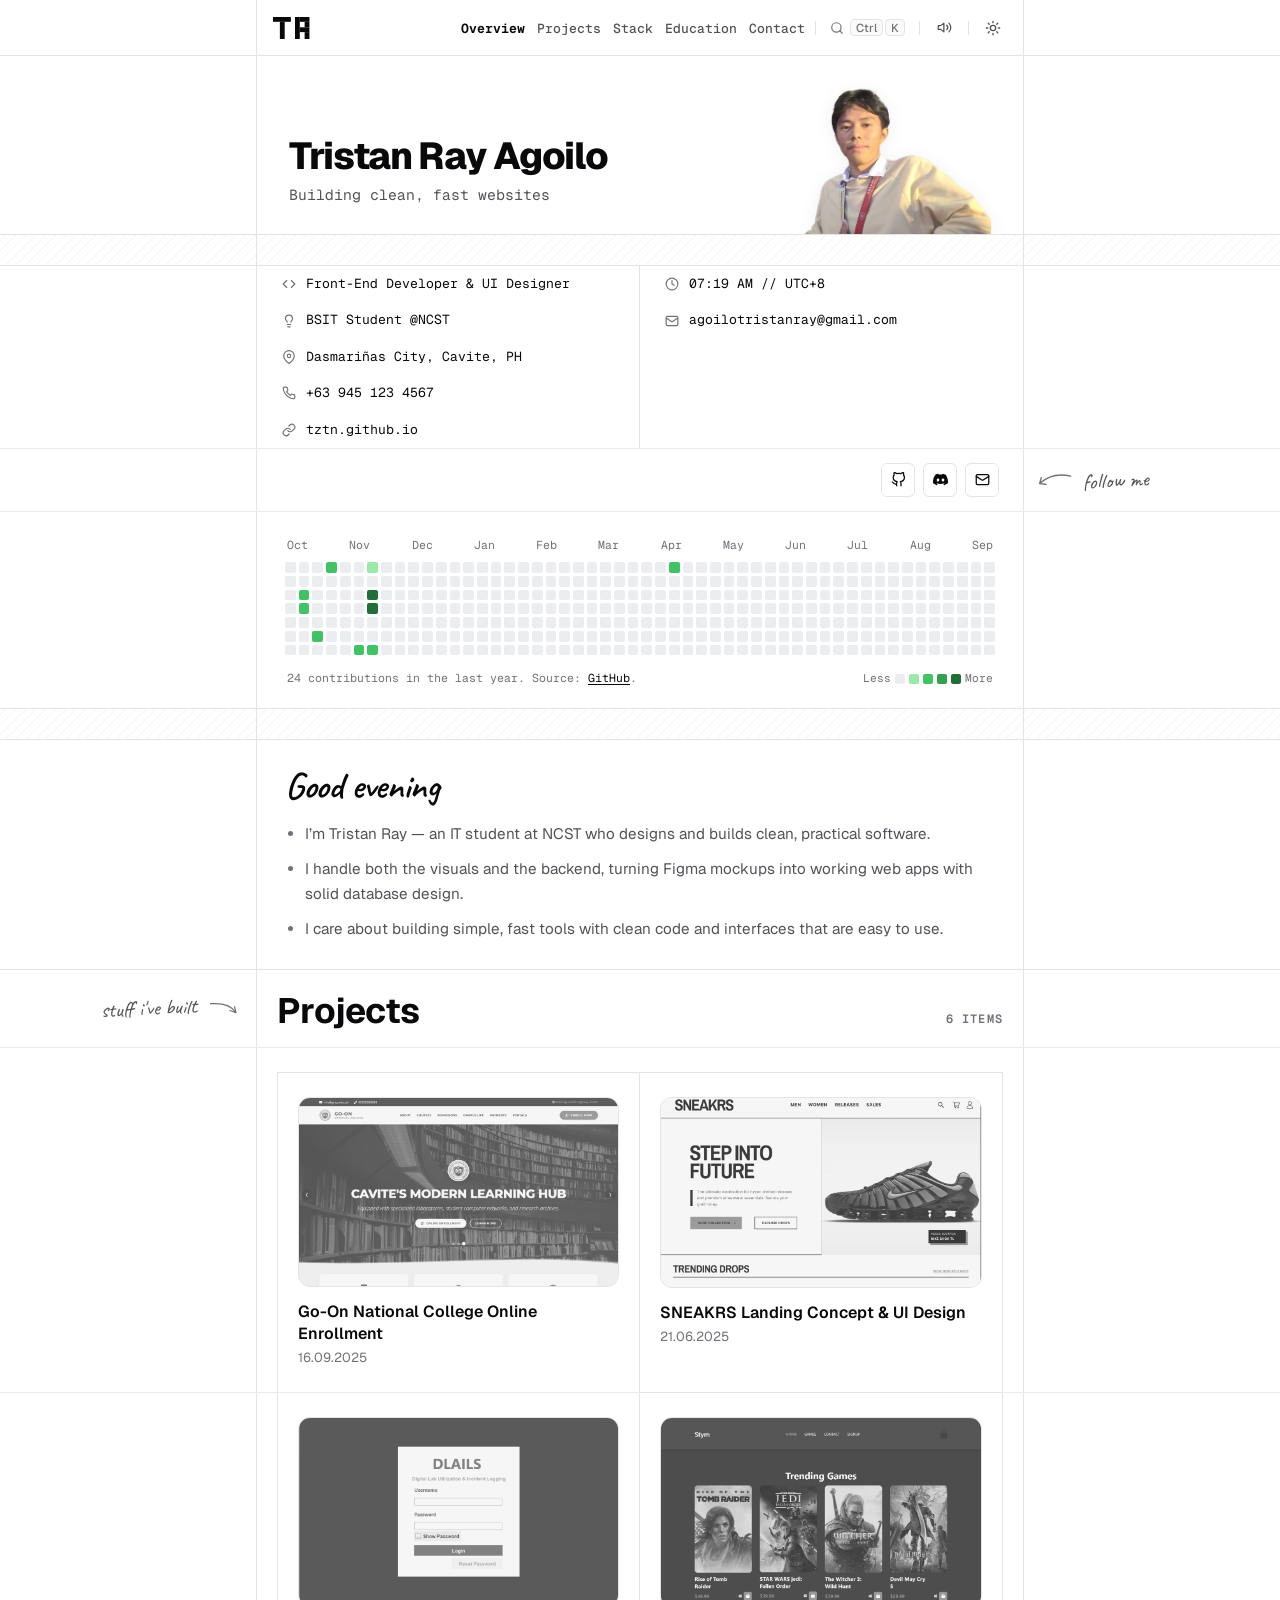
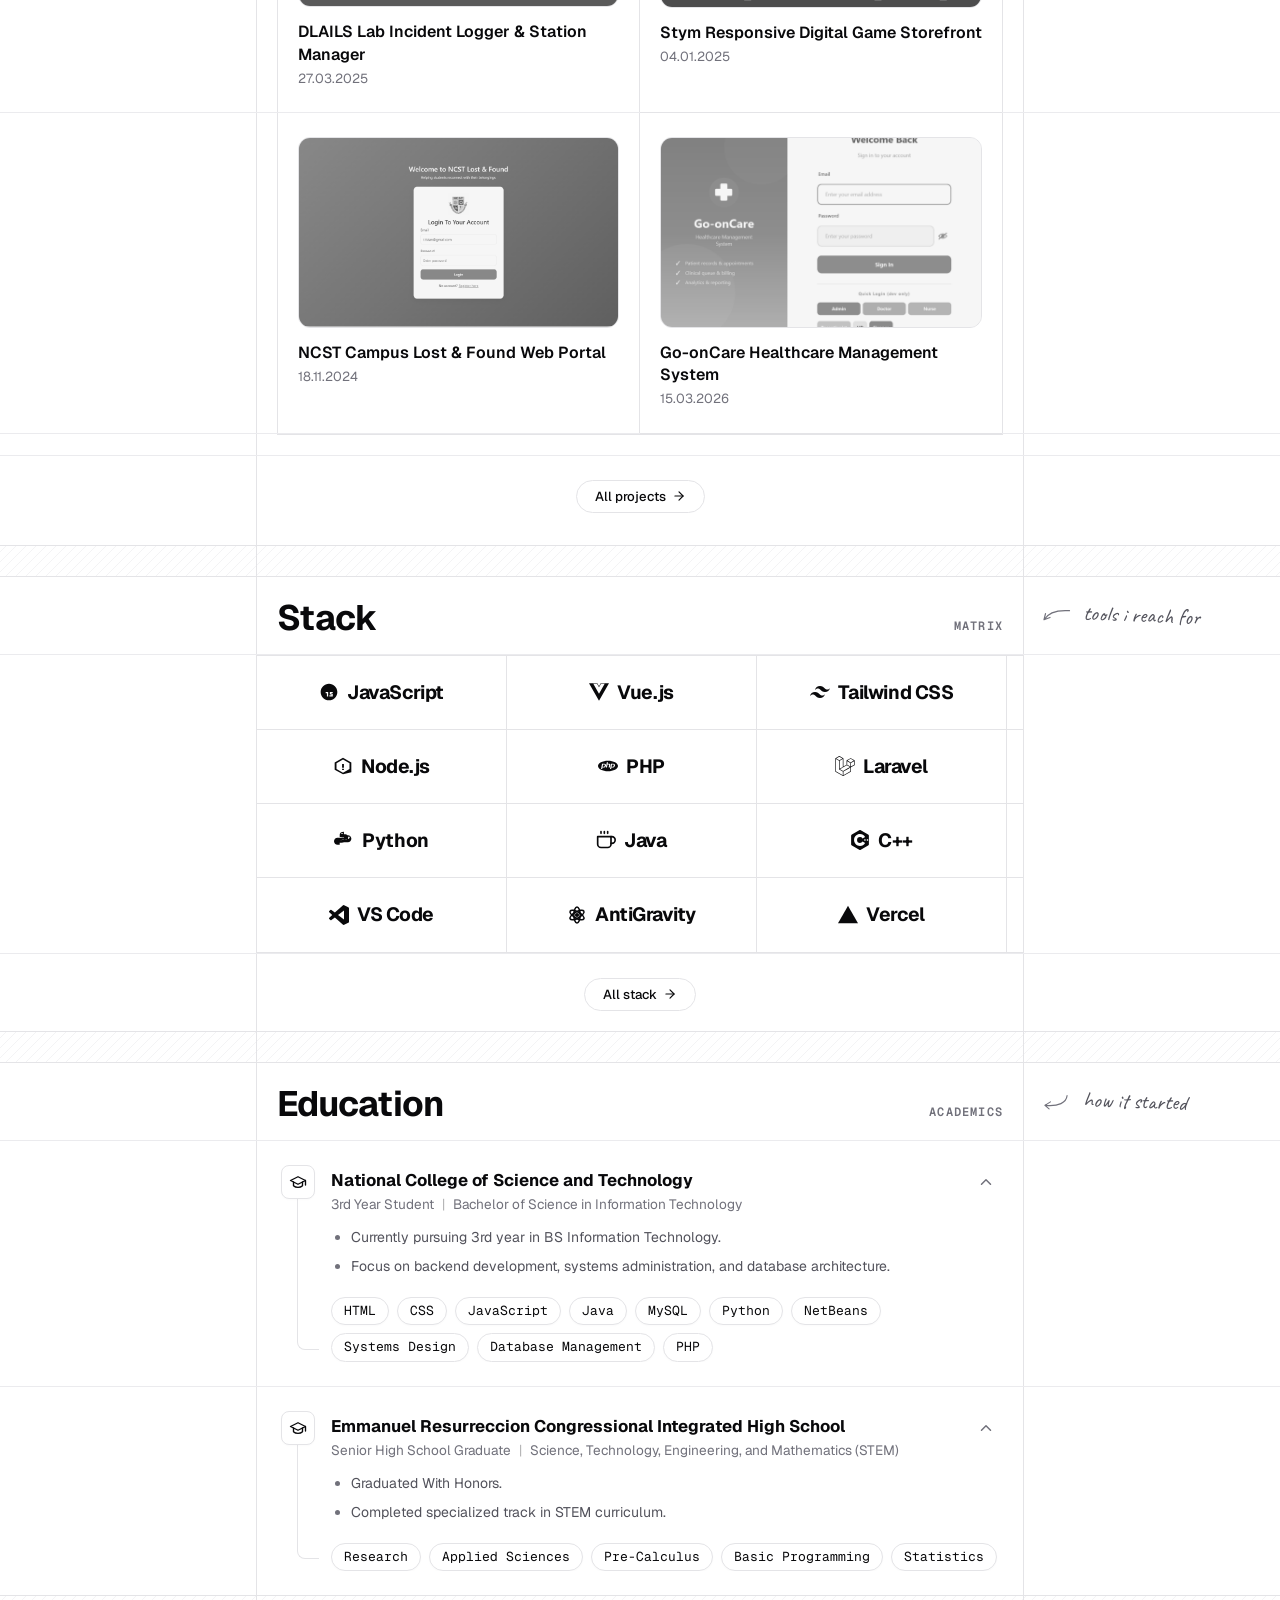
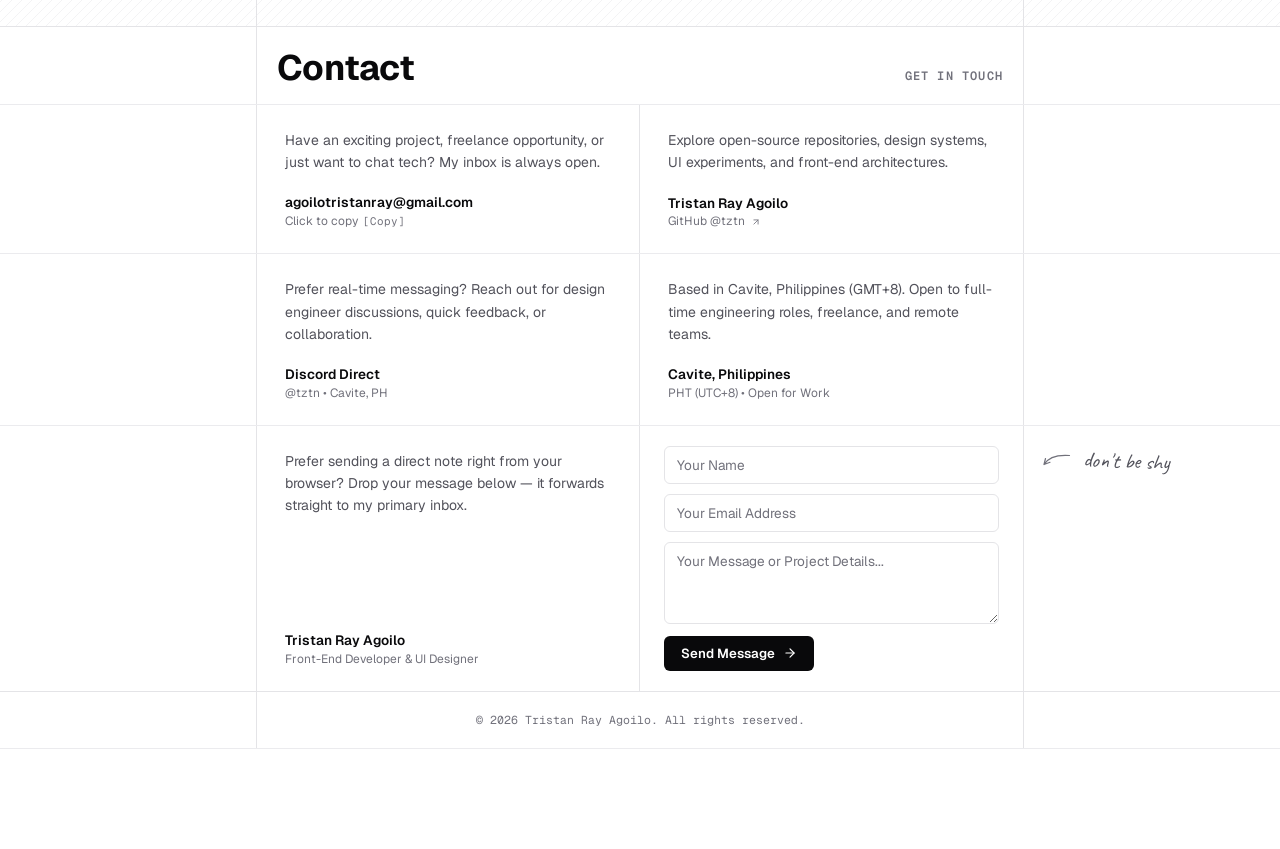
==== index.html @ 3bd39c3a "change supermarket project with go-on clinic" ====
<!DOCTYPE html>
<html lang="en">

<head>
    <meta charset="UTF-8">
    <meta name="viewport" content="width=device-width, initial-scale=1.0">
    <title>Tristan Ray Agoilo — Front-End Developer &amp; UI Designer</title>

    <!-- Favicon & Browser Tab Icon -->
    <link rel="icon" type="image/png" href="assets/images/tristan.png">
    <link rel="shortcut icon" type="image/png" href="assets/images/tristan.png">
    <link rel="apple-touch-icon" href="assets/images/tristan.png">

    <!-- Fonts: Geist, Geist Mono, Caveat (handwritten annotations), JetBrains Mono, Plus Jakarta Sans -->
    <link rel="preconnect" href="https://fonts.googleapis.com">
    <link rel="preconnect" href="https://fonts.gstatic.com" crossorigin>
    <link
        href="https://fonts.googleapis.com/css2?family=Caveat:wght@400;500;600;700&family=Geist+Mono:wght@400;500;600;700&family=Geist:wght@300;400;500;600;700;800&family=JetBrains+Mono:wght@400;500;600;700&family=Plus+Jakarta+Sans:wght@400;500;600;700;800&display=swap"
        rel="stylesheet">

    <!-- Stylesheets -->
    <link rel="stylesheet" href="styles/main.css?v=2">
    <link rel="stylesheet" href="styles/header.css">
    <link rel="stylesheet" href="styles/sections.css?v=16">
    <link rel="stylesheet" href="styles/components.css">

    <!-- Anti-FOUC Theme Initialization (Chanh Dai Instant Theme Sync) -->
    <script>
        (function () {
            try {
                var theme = localStorage.getItem('portfolio_theme');
                var prefersDark = window.matchMedia('(prefers-color-scheme: dark)').matches;
                if (theme === 'dark' || (!theme && prefersDark)) {
                    document.documentElement.classList.add('dark');
                    document.documentElement.style.colorScheme = 'dark';
                } else {
                    document.documentElement.classList.remove('dark');
                    document.documentElement.style.colorScheme = 'light';
                }
            } catch (e) { }
        })();
    </script>
</head>

<body>
    <!-- Sticky Top Navigation Bar (Exact Reference Aesthetic) -->
    <header class="top-header" id="top-header">
        <div class="header-container">
            <!-- Left Pixel Logo (TR Monogram) -->
            <a href="#home" class="header-brand" aria-label="Tristan Ray">
                <svg class="pixel-logo-svg" viewBox="0 0 32 16" fill="currentColor">
                    <!-- Letter T -->
                    <rect x="0" y="0" width="13" height="3.5" />
                    <rect x="5" y="3.5" width="3.5" height="12.5" />
                    <!-- Letter R -->
                    <rect x="16" y="0" width="3.5" height="16" />
                    <rect x="19.5" y="0" width="7" height="3.5" />
                    <rect x="23" y="3.5" width="3.5" height="4" />
                    <rect x="19.5" y="7.5" width="7" height="3.5" />
                    <rect x="23" y="11" width="3.5" height="5" />
                </svg>
            </a>

            <!-- Right Nav Links & Tools Group -->
            <div class="header-right-group">
                <!-- Nav Links -->
                <nav class="header-nav">
                    <ul class="header-nav-list font-mono">
                        <li><a href="#home" class="header-nav-link active">Overview</a></li>
                        <li><a href="#projects" class="header-nav-link">Projects</a></li>
                        <li><a href="#stack" class="header-nav-link">Stack</a></li>
                        <li><a href="#education" class="header-nav-link">Education</a></li>
                        <li><a href="#contact" class="header-nav-link">Contact</a></li>
                    </ul>
                </nav>

                <!-- Divider 1 -->
                <div class="nav-divider"></div>

                <!-- Search Box with Ctrl K -->
                <button type="button" class="cmdk-trigger-btn" id="cmdk-trigger-btn" aria-label="Open Command Search">
                    <svg class="cmdk-search-icon" viewBox="0 0 24 24" fill="none" stroke="currentColor" stroke-width="2"
                        stroke-linecap="round" stroke-linejoin="round">
                        <circle cx="11" cy="11" r="8"></circle>
                        <line x1="21" y1="21" x2="16.65" y2="16.65"></line>
                    </svg>
                    <div class="header-kbd-group">
                        <kbd class="header-kbd">Ctrl</kbd>
                        <kbd class="header-kbd">K</kbd>
                    </div>
                </button>

                <!-- Divider 2 -->
                <div class="nav-divider"></div>

                <!-- Audio SFX Toggle Button -->
                <button type="button" class="header-audio-toggle" id="audio-toggle-btn"
                    aria-label="Toggle Sound Effects" title="Toggle Sound FX [ON]">
                    <svg class="audio-on-icon" viewBox="0 0 24 24" fill="none" stroke="currentColor" stroke-width="2"
                        stroke-linecap="round" stroke-linejoin="round">
                        <polygon points="11 5 6 9 2 9 2 15 6 15 11 19 11 5"></polygon>
                        <path d="M15.54 8.46a5 5 0 0 1 0 7.07"></path>
                        <path d="M19.07 4.93a10 10 0 0 1 0 14.14"></path>
                    </svg>
                    <svg class="audio-off-icon" viewBox="0 0 24 24" fill="none" stroke="currentColor" stroke-width="2"
                        stroke-linecap="round" stroke-linejoin="round">
                        <polygon points="11 5 6 9 2 9 2 15 6 15 11 19 11 5"></polygon>
                        <line x1="23" y1="9" x2="17" y2="15"></line>
                        <line x1="17" y1="9" x2="23" y2="15"></line>
                    </svg>
                </button>

                <!-- Divider 3 -->
                <div class="nav-divider"></div>

                <!-- Theme Toggle Button -->
                <button type="button" class="header-theme-toggle" id="theme-toggle-desktop" aria-label="Toggle Theme"
                    title="Toggle dark/light theme">
                    <svg class="sun-icon" viewBox="0 0 24 24" fill="none" stroke="currentColor" stroke-width="2"
                        stroke-linecap="round" stroke-linejoin="round">
                        <circle cx="12" cy="12" r="4" />
                        <path
                            d="M12 2v2M12 20v2M4.93 4.93l1.41 1.41M17.66 17.66l1.41 1.41M2 12h2M20 12h2M6.34 17.66l-1.41 1.41M19.07 4.93l-1.41 1.41" />
                    </svg>
                    <svg class="moon-icon" viewBox="0 0 24 24" fill="none" stroke="currentColor" stroke-width="2"
                        stroke-linecap="round" stroke-linejoin="round">
                        <path d="M12 3a6 6 0 0 0 9 9 9 9 0 1 1-9-9Z" />
                    </svg>
                </button>

                <!-- Mobile Menu Hamburger Button -->
                <button type="button" class="mobile-menu-toggle" id="mobile-menu-toggle"
                    aria-label="Toggle Navigation Menu">
                    <span class="hamburger-line"></span>
                    <span class="hamburger-line"></span>
                </button>
            </div>
        </div>

        <!-- Mobile Dropdown Drawer -->
        <div class="mobile-drawer" id="mobile-drawer" data-lenis-prevent>
            <ul class="mobile-nav-list font-mono">
                <li><a href="#home" class="mobile-nav-link">Overview</a></li>
                <li><a href="#projects" class="mobile-nav-link">Projects</a></li>
                <li><a href="#stack" class="mobile-nav-link">Stack</a></li>
                <li><a href="#education" class="mobile-nav-link">Education</a></li>
                <li><a href="#contact" class="mobile-nav-link">Contact</a></li>
            </ul>
        </div>
    </header>

    <div class="app-container">
        <!-- Centered Main Content Area Wrapper (CAD Grid Paper Architecture) -->
        <div class="main-content-wrapper" id="main-content-wrapper">
            <main class="main-content">
                <!-- ==========================================================
                     PANEL 01: OVERVIEW & PROFILE (EXACT REFERENCE DESIGN)
                     ========================================================== -->
                <section id="home" class="panel">
                    <span id="overview" class="overview-scroll-anchor"
                        style="position: absolute; top: 0; left: 0; height: 0; width: 0; pointer-events: none; opacity: 0;"
                        aria-hidden="true"></span>
                    <div class="panel-content overview-panel-content">
                        <!-- Hero Profile Showcase: Name on Left, Picture on Right (Borderless & No Hover) -->
                        <div class="overview-hero-profile-row">
                            <div class="hero-identity-left">
                                <h1 class="overview-profile-name">Tristan Ray Agoilo</h1>
                                <p class="profile-tagline-mono font-mono">
                                    <span class="flip-text-container" id="hero-flip-container"
                                        aria-label="Building clean, fast websites">
                                        <span class="flip-text-inner">Building clean, fast websites</span>
                                    </span>
                                </p>
                            </div>
                            <div class="hero-avatar-right">
                                <img src="assets/images/tristan.png" alt="Tristan Ray Agoilo" class="profile-static-img"
                                    loading="eager">
                            </div>
                        </div>

                        <!-- Diagonal Hatched Separator Strip -->
                        <div class="sec-hatched-banner"></div>

                        <!-- 2-Column Technical Metadata Grid (Exact Reference Grid Layout) -->
                        <div class="overview-metadata-grid font-mono">
                            <!-- Left Column -->
                            <div class="meta-column meta-col-left">
                                <div class="meta-line-item">
                                    <span class="meta-item-icon">
                                        <svg viewBox="0 0 24 24" fill="none" stroke="currentColor" stroke-width="2"
                                            stroke-linecap="round" stroke-linejoin="round">
                                            <polyline points="16 18 22 12 16 6"></polyline>
                                            <polyline points="8 6 2 12 8 18"></polyline>
                                        </svg>
                                    </span>
                                    <span class="meta-item-text">Front-End Developer &amp; UI Designer</span>
                                </div>

                                <div class="meta-line-item">
                                    <span class="meta-item-icon">
                                        <svg viewBox="0 0 24 24" fill="none" stroke="currentColor" stroke-width="2"
                                            stroke-linecap="round" stroke-linejoin="round">
                                            <path d="M9 18h6"></path>
                                            <path d="M10 22h4"></path>
                                            <path
                                                d="M15.09 14c.18-.98.65-1.74 1.41-2.5A4.65 4.65 0 0 0 18 8 6 6 0 0 0 6 8c0 1 .2 2.2 1.5 3.5A4.66 4.66 0 0 1 9 14">
                                            </path>
                                        </svg>
                                    </span>
                                    <span class="meta-item-text">BSIT Student @NCST</span>
                                </div>

                                <div class="meta-line-item">
                                    <span class="meta-item-icon">
                                        <svg viewBox="0 0 24 24" fill="none" stroke="currentColor" stroke-width="2"
                                            stroke-linecap="round" stroke-linejoin="round">
                                            <path d="M21 10c0 7-9 13-9 13s-9-6-9-13a9 9 0 0 1 18 0z"></path>
                                            <circle cx="12" cy="10" r="3"></circle>
                                        </svg>
                                    </span>
                                    <span class="meta-item-text">Dasmariñas City, Cavite, PH</span>
                                </div>

                                <div class="meta-line-item">
                                    <span class="meta-item-icon">
                                        <svg viewBox="0 0 24 24" fill="none" stroke="currentColor" stroke-width="2"
                                            stroke-linecap="round" stroke-linejoin="round">
                                            <path
                                                d="M22 16.92v3a2 2 0 0 1-2.18 2 19.79 19.79 0 0 1-8.63-3.07 19.5 19.5 0 0 1-6-6 19.79 19.79 0 0 1-3.07-8.67A2 2 0 0 1 4.11 2h3a2 2 0 0 1 2 1.72 12.84 12.84 0 0 0 .7 2.81 2 2 0 0 1-.45 2.11L8.09 9.91a16 16 0 0 0 6 6l1.27-1.27a2 2 0 0 1 2.11-.45 12.84 12.84 0 0 0 2.81.7A2 2 0 0 1 22 16.92z">
                                            </path>
                                        </svg>
                                    </span>
                                    <span class="meta-item-text"><a href="mailto:agoilotristanray@gmail.com"
                                            class="meta-link font-mono">+63 945 123 4567</a></span>
                                </div>

                                <div class="meta-line-item">
                                    <span class="meta-item-icon">
                                        <svg viewBox="0 0 24 24" fill="none" stroke="currentColor" stroke-width="2"
                                            stroke-linecap="round" stroke-linejoin="round">
                                            <path d="M10 13a5 5 0 0 0 7.54.54l3-3a5 5 0 0 0-7.07-7.07l-1.72 1.71">
                                            </path>
                                            <path d="M14 11a5 5 0 0 0-7.54-.54l-3 3a5 5 0 0 0 7.07 7.07l1.71-1.71">
                                            </path>
                                        </svg>
                                    </span>
                                    <span class="meta-item-text"><a href="https://tztn.github.io" target="_blank"
                                            rel="noopener noreferrer"
                                            class="meta-link font-mono">tztn.github.io</a></span>
                                </div>
                            </div>

                            <!-- Right Column -->
                            <div class="meta-column meta-col-right">
                                <div class="meta-line-item">
                                    <span class="meta-item-icon">
                                        <svg viewBox="0 0 24 24" fill="none" stroke="currentColor" stroke-width="2"
                                            stroke-linecap="round" stroke-linejoin="round">
                                            <circle cx="12" cy="12" r="10"></circle>
                                            <polyline points="12 6 12 12 16 14"></polyline>
                                        </svg>
                                    </span>
                                    <span class="meta-item-text meta-time-display" id="pht-clock-text">06:15 PM //
                                        UTC+8</span>
                                </div>

                                <div class="meta-line-item">
                                    <span class="meta-item-icon">
                                        <svg viewBox="0 0 24 24" fill="none" stroke="currentColor" stroke-width="2"
                                            stroke-linecap="round" stroke-linejoin="round">
                                            <rect width="20" height="16" x="2" y="4" rx="2"></rect>
                                            <path d="m22 7-8.97 5.7a1.94 1.94 0 0 1-2.06 0L2 7"></path>
                                        </svg>
                                    </span>
                                    <span class="meta-item-text"><a href="mailto:agoilotristanray@gmail.com"
                                            class="meta-link font-mono">agoilotristanray@gmail.com</a></span>
                                </div>
                            </div>
                        </div>

                        <!-- Social Buttons Row with Refined Handwritten "follow me" -->
                        <div class="overview-social-bar">
                            <div class="social-buttons-row">
                                <!-- GitHub -->
                                <a href="https://github.com/tztn" target="_blank" rel="noopener noreferrer"
                                    class="social-btn-box" title="GitHub @tztn" aria-label="GitHub @tztn">
                                    <svg viewBox="0 0 24 24" fill="none" stroke="currentColor" stroke-width="2"
                                        stroke-linecap="round" stroke-linejoin="round">
                                        <path
                                            d="M9 19c-5 1.5-5-2.5-7-3m14 6v-3.87a3.37 3.37 0 0 0-.94-2.61c3.14-.35 6.44-1.54 6.44-7A5.44 5.44 0 0 0 20 4.77 5.07 5.07 0 0 0 19.91 1S18.73.65 16 2.48a13.38 13.38 0 0 0-7 0C6.27.65 5.09 1 5.09 1A5.07 5.07 0 0 0 5 4.77a5.44 5.44 0 0 0-1.5 3.78c0 5.42 3.3 6.61 6.44 7A3.37 3.37 0 0 0 9 18.13V22" />
                                    </svg>
                                </a>

                                <!-- Discord -->
                                <a href="https://discord.com" target="_blank" rel="noopener noreferrer"
                                    class="social-btn-box" title="Discord Community" aria-label="Discord">
                                    <svg viewBox="0 0 24 24" fill="currentColor">
                                        <path
                                            d="M20.317 4.37a19.791 19.791 0 0 0-4.885-1.515.074.074 0 0 0-.079.037c-.21.375-.444.864-.608 1.25a18.27 18.27 0 0 0-5.487 0 12.64 12.64 0 0 0-.617-1.25.077.077 0 0 0-.079-.037A19.736 19.736 0 0 0 3.677 4.37a.07.07 0 0 0-.032.027C.533 9.046-.32 13.58.099 18.057a.082.082 0 0 0 .031.057 19.9 19.9 0 0 0 5.993 3.03.078.078 0 0 0 .084-.028c.462-.63.874-1.295 1.226-1.994.021-.041.001-.09-.041-.106a13.107 13.107 0 0 1-1.872-.892.077.077 0 0 1-.008-.128 10.2 10.2 0 0 0 .372-.292.074.074 0 0 1 .077-.01c3.929 1.793 8.18 1.793 12.061 0a.074.074 0 0 1 .078.01c.12.098.246.198.373.292a.077.077 0 0 1-.006.127 12.299 12.299 0 0 1-1.873.893.077.077 0 0 0-.041.107c.36.698.772 1.362 1.225 1.993a.076.076 0 0 0 .084.028 19.839 19.839 0 0 0 6.002-3.03.077.077 0 0 0 .032-.054c.5-5.177-.838-9.674-3.549-13.66a.061.061 0 0 0-.031-.028zM8.02 15.33c-1.183 0-2.157-1.085-2.157-2.419 0-1.333.956-2.419 2.157-2.419 1.21 0 2.176 1.096 2.157 2.42 0 1.333-.956 2.418-2.157 2.418zm7.975 0c-1.183 0-2.157-1.085-2.157-2.419 0-1.333.955-2.419 2.157-2.419 1.21 0 2.176 1.096 2.157 2.42 0 1.333-.946 2.418-2.157 2.418z" />
                                    </svg>
                                </a>

                                <!-- Email -->
                                <a href="mailto:agoilotristanray@gmail.com" class="social-btn-box" title="Email Tristan"
                                    aria-label="Email Tristan">
                                    <svg viewBox="0 0 24 24" fill="none" stroke="currentColor" stroke-width="2"
                                        stroke-linecap="round" stroke-linejoin="round">
                                        <rect width="20" height="16" x="2" y="4" rx="2" />
                                        <path d="m22 7-8.97 5.7a1.94 1.94 0 0 1-2.06 0L2 7" />
                                    </svg>
                                </a>
                            </div>

                            <!-- "follow me" Handwritten Annotation on Outside Right Margin -->
                            <div class="social-follow-label" aria-hidden="true">
                                <svg class="follow-arrow-svg" viewBox="0 0 46 22" fill="none">
                                    <path d="M 41 6 C 28 3, 14 5, 3 15 M 11 16 L 3 15 L 5 8" stroke="currentColor"
                                        stroke-width="1.6" stroke-linecap="round" stroke-linejoin="round" />
                                </svg>
                                <span class="font-hand follow-hand-text">follow me</span>
                            </div>
                        </div>

                        <!-- GitHub Contribution Graph Heat Map (Actual Tristan tztn data) -->
                        <div class="github-heatmap-container">
                            <div class="heatmap-grid-scroll">
                                <div class="heatmap-months-row font-mono">
                                    <span>Oct</span>
                                    <span>Nov</span>
                                    <span>Dec</span>
                                    <span>Jan</span>
                                    <span>Feb</span>
                                    <span>Mar</span>
                                    <span>Apr</span>
                                    <span>May</span>
                                    <span>Jun</span>
                                    <span>Jul</span>
                                    <span>Aug</span>
                                    <span>Sep</span>
                                </div>

                                <div class="heatmap-matrix" id="heatmap-matrix">
                                    <!-- Rendered dynamically with tztn's actual contributions -->
                                </div>

                                <div class="heatmap-footer font-mono">
                                    <span class="heatmap-fig-caption">
                                        <span id="heatmap-total-contributions">24 contributions in the last year</span>.
                                        Source: <a href="https://github.com/tztn" target="_blank"
                                            rel="noopener noreferrer">GitHub</a>.
                                    </span>
                                    <div class="heatmap-legend">
                                        <span>Less</span>
                                        <div class="heatmap-legend-cell"></div>
                                        <div class="heatmap-legend-cell l1"></div>
                                        <div class="heatmap-legend-cell l2"></div>
                                        <div class="heatmap-legend-cell l3"></div>
                                        <div class="heatmap-legend-cell l4"></div>
                                        <span>More</span>
                                    </div>
                                </div>
                            </div>
                        </div>

                        <!-- Diagonal Hatched Separator Strip (Reference Layout) -->
                        <div class="sec-hatched-banner"></div>

                        <!-- Dynamic Greeting & Bio Summary Block (Chánh Đại Reference) -->
                        <div class="overview-bio-block">
                            <h2 class="overview-greeting font-handwriting" id="dynamic-greeting">Good evening</h2>
                            <script>
                                (function () {
                                    try {
                                        var h = new Date().getHours();
                                        var g = (h >= 5 && h < 12) ? "Good morning" : (h >= 12 && h < 18) ? "Good afternoon" : "Good evening";
                                        var el = document.getElementById("dynamic-greeting");
                                        if (el) el.textContent = g;
                                    } catch (e) { }
                                })();
                            </script>
                            <ul class="overview-bio-list">
                                <li>I’m Tristan Ray — an IT student at NCST who designs and builds clean, practical
                                    software.</li>
                                <li>I handle both the visuals and the backend, turning Figma mockups into working web
                                    apps with solid database design.</li>
                                <li>I care about building simple, fast tools with clean code and interfaces that are
                                    easy to use.</li>
                            </ul>
                        </div>
                    </div>
                </section>

                <!-- ==========================================================
                     PANEL 02: PROJECTS
                     ========================================================== -->
                <section id="projects" class="panel">
                    <div class="sec-title-box">
                        <h2 class="sec-main-title">Projects</h2>
                        <span class="sec-badge-tag">6 ITEMS</span>

                        <!-- Callout 1: "stuff i've built" -->
                        <div class="callout-annotation callout-left callout-projects" aria-hidden="true">
                            <span class="font-hand follow-hand-text">stuff i've built</span>
                            <svg class="follow-arrow-svg" viewBox="0 0 44 24" fill="none">
                                <path d="M 4 6 C 18 5, 32 8, 38 18 M 30 15 L 38 18 L 36 10" stroke="currentColor"
                                    stroke-width="1.6" stroke-linecap="round" stroke-linejoin="round" />
                            </svg>
                        </div>
                    </div>

                    <div class="panel-content">
                        <!-- Project Cards Grid (Minimal Reference Grid Layout) -->
                        <div class="projects-grid" id="projects-grid">
                            <!-- Project 1: Go-On National College -->
                            <article class="project-craft-card" data-category="web" data-project-trigger="gncp">
                                <div class="project-media-wrap">
                                    <img src="assets/images/projects/gncp.png"
                                        alt="Go-On National College Online Enrollment Portal" loading="lazy">
                                </div>
                                <div class="project-content-body">
                                    <h3 class="project-card-title">Go-On National College Online Enrollment</h3>
                                    <p class="project-card-meta">16.09.2025</p>
                                </div>
                            </article>

                            <!-- Project 2: SNEAKRS Figma Design -->
                            <article class="project-craft-card" data-category="tools" data-project-trigger="sneakrs">
                                <div class="project-media-wrap">
                                    <img src="assets/images/projects/sneakrs-figma.png"
                                        alt="SNEAKRS UI Concept Prototype" loading="lazy">
                                </div>
                                <div class="project-content-body">
                                    <h3 class="project-card-title">SNEAKRS Landing Concept &amp; UI Design</h3>
                                    <p class="project-card-meta">21.06.2025</p>
                                </div>
                            </article>

                            <!-- Project 2: DLAILS Lab Logger -->
                            <article class="project-craft-card" data-category="systems" data-project-trigger="dlails">
                                <div class="project-media-wrap">
                                    <img src="assets/images/projects/dlails.png" alt="DLAILS Lab Logger" loading="lazy">
                                </div>
                                <div class="project-content-body">
                                    <h3 class="project-card-title">DLAILS Lab Incident Logger &amp; Station Manager</h3>
                                    <p class="project-card-meta">27.03.2025</p>
                                </div>
                            </article>

                            <!-- Project 3: Stym Gaming Store -->
                            <article class="project-craft-card" data-category="web" data-project-trigger="stym">
                                <div class="project-media-wrap">
                                    <img src="assets/images/projects/stym.png" alt="Stym Gaming Store" loading="lazy">
                                </div>
                                <div class="project-content-body">
                                    <h3 class="project-card-title">Stym Responsive Digital Game Storefront</h3>
                                    <p class="project-card-meta">04.01.2025</p>
                                </div>
                            </article>

                            <!-- Project 4: NCST Lost & Found Portal -->
                            <article class="project-craft-card" data-category="web" data-project-trigger="lostfound">
                                <div class="project-media-wrap">
                                    <img src="assets/images/projects/lostfound.png" alt="NCST Lost & Found"
                                        loading="lazy">
                                </div>
                                <div class="project-content-body">
                                    <h3 class="project-card-title">NCST Campus Lost &amp; Found Web Portal</h3>
                                    <p class="project-card-meta">18.11.2024</p>
                                </div>
                            </article>

                            <!-- Project 5: Go-onCare Healthcare -->
                            <article class="project-craft-card" data-category="systems"
                                data-project-trigger="go-on-care">
                                <div class="project-media-wrap">
                                    <img src="assets/images/projects/go-on-care.png" alt="Go-onCare Healthcare Management System"
                                        loading="lazy">
                                </div>
                                <div class="project-content-body">
                                    <h3 class="project-card-title">Go-onCare Healthcare Management System</h3>
                                    <p class="project-card-meta">15.03.2026</p>
                                </div>
                            </article>
                        </div>

                        <!-- All Projects Bottom Footer Button (Reference Style) -->
                        <div class="projects-grid-footer">
                            <button type="button" class="projects-all-btn" id="open-projects-standalone-btn">
                                <span>All projects</span>
                                <svg width="14" height="14" viewBox="0 0 24 24" fill="none" stroke="currentColor"
                                    stroke-width="2" stroke-linecap="round" stroke-linejoin="round">
                                    <line x1="5" y1="12" x2="19" y2="12"></line>
                                    <polyline points="12 5 19 12 12 19"></polyline>
                                </svg>
                            </button>
                        </div>
                    </div>
                </section>

                <!-- ==========================================================
                     PANEL 04: STACK TABLE (MOVING MARQUEE + STANDALONE DIRECTORY)
                     ========================================================== -->
                <section id="stack" class="panel stack-section-wrap">
                    <div class="sec-hatched-banner"></div>
                    <div class="sec-title-box">
                        <h2 class="sec-main-title">Stack</h2>
                        <span class="sec-badge-tag">MATRIX</span>

                        <!-- Callout 2: "tools i reach for" -->
                        <div class="callout-annotation callout-right callout-stack" aria-hidden="true">
                            <svg class="follow-arrow-svg" viewBox="0 0 44 24" fill="none">
                                <path d="M 40 6 C 26 5, 12 8, 6 18 M 14 15 L 6 18 L 8 10" stroke="currentColor"
                                    stroke-width="1.6" stroke-linecap="round" stroke-linejoin="round" />
                            </svg>
                            <span class="font-hand follow-hand-text">tools i reach for</span>
                        </div>
                    </div>

                    <!-- Moving Brand Logo 4-Layer Marquee Ticker (Exact Match to Image 2 Reference) -->
                    <div class="stack-marquee-wrapper" id="stack-marquee-wrapper"
                        title="Click to view all stack details" role="button" tabindex="0">
                        <!-- Layer 1: Frontend (Moving Left) -->
                        <div class="stack-marquee-row">
                            <div class="stack-marquee-track track-left">
                                <!-- Set 1 -->
                                <div class="marquee-brand-item">
                                    <svg class="stack-svg-icon" width="20" height="20" viewBox="0 0 24 24"
                                        fill="currentColor">
                                        <path d="M0 0h24v24H0V0z" fill="none" />
                                        <path
                                            d="M12 2C6.48 2 2 6.48 2 12s4.48 10 10 10 10-4.48 10-10S17.52 2 12 2zm-1 15.5H9.5v-4H8v-1.5h3v5.5zm5.5 0h-4v-1.5h2.5v-1h-2v-3h3.5v1.5H15v1h1.5v3z" />
                                    </svg>
                                    <span class="brand-item-name">JavaScript</span>
                                </div>
                                <div class="marquee-brand-item">
                                    <svg class="stack-svg-icon" width="20" height="20" viewBox="0 0 24 24"
                                        fill="currentColor">
                                        <path
                                            d="M24 1.61H14.06L12 5.16 9.94 1.61H0L12 22.39ZM12 14.08 5.16 2.23H9.59L12 6.41l2.41-4.18h4.43Z" />
                                    </svg>
                                    <span class="brand-item-name">Vue.js</span>
                                </div>
                                <div class="marquee-brand-item">
                                    <svg class="stack-svg-icon" width="20" height="20" viewBox="0 0 24 24"
                                        fill="currentColor">
                                        <path
                                            d="M12.001 4.8c-3.2 0-5.2 1.6-6 4.8 1.2-1.6 2.6-2.2 4.2-1.8.913.228 1.565.89 2.288 1.624C13.666 10.618 15.027 12 18.001 12c3.2 0 5.2-1.6 6-4.8-1.2 1.6-2.6 2.2-4.2 1.8-.913-.228-1.565-.89-2.288-1.624C16.335 6.182 14.974 4.8 12.001 4.8zm-6 7.2c-3.2 0-5.2 1.6-6 4.8 1.2-1.6 2.6-2.2 4.2-1.8.913.228 1.565.89 2.288 1.624 1.177 1.194 2.538 2.576 5.512 2.576 3.2 0 5.2-1.6 6-4.8-1.2 1.6-2.6 2.2-4.2 1.8-.913-.228-1.565-.89-2.288-1.624C10.335 13.382 8.974 12 6.001 12z" />
                                    </svg>
                                    <span class="brand-item-name">Tailwind CSS</span>
                                </div>
                                <div class="marquee-brand-item">
                                    <svg class="stack-svg-icon" width="20" height="20" viewBox="0 0 24 24"
                                        fill="currentColor">
                                        <path
                                            d="M12 12a4 4 0 1 1 8 0 4 4 0 0 1-8 0z M4 20a4 4 0 0 1 4-4h4v4a4 4 0 1 1-8 0z M12 0v8h4a4 4 0 1 0 0-8h-4z M4 4a4 4 0 0 0 4 4h4V0H8a4 4 0 0 0-4 4z M4 12a4 4 0 0 0 4 4h4V8H8a4 4 0 0 0-4 4z" />
                                    </svg>
                                    <span class="brand-item-name">Figma</span>
                                </div>
                                <div class="marquee-brand-item">
                                    <svg class="stack-svg-icon" width="20" height="20" viewBox="0 0 24 24"
                                        fill="currentColor">
                                        <path d="M0 0h24v24H0V0z" fill="none" />
                                        <path
                                            d="M12 2C6.48 2 2 6.48 2 12s4.48 10 10 10 10-4.48 10-10S17.52 2 12 2zm-1 15.5H9.5v-4H8v-1.5h3v5.5zm5.5 0h-4v-1.5h2.5v-1h-2v-3h3.5v1.5H15v1h1.5v3z" />
                                    </svg>
                                    <span class="brand-item-name">JavaScript</span>
                                </div>
                                <div class="marquee-brand-item">
                                    <svg class="stack-svg-icon" width="20" height="20" viewBox="0 0 24 24"
                                        fill="currentColor">
                                        <path
                                            d="M24 1.61H14.06L12 5.16 9.94 1.61H0L12 22.39ZM12 14.08 5.16 2.23H9.59L12 6.41l2.41-4.18h4.43Z" />
                                    </svg>
                                    <span class="brand-item-name">Vue.js</span>
                                </div>
                                <div class="marquee-brand-item">
                                    <svg class="stack-svg-icon" width="20" height="20" viewBox="0 0 24 24"
                                        fill="currentColor">
                                        <path
                                            d="M12.001 4.8c-3.2 0-5.2 1.6-6 4.8 1.2-1.6 2.6-2.2 4.2-1.8.913.228 1.565.89 2.288 1.624C13.666 10.618 15.027 12 18.001 12c3.2 0 5.2-1.6 6-4.8-1.2 1.6-2.6 2.2-4.2 1.8-.913-.228-1.565-.89-2.288-1.624C16.335 6.182 14.974 4.8 12.001 4.8zm-6 7.2c-3.2 0-5.2 1.6-6 4.8 1.2-1.6 2.6-2.2 4.2-1.8.913.228 1.565.89 2.288 1.624 1.177 1.194 2.538 2.576 5.512 2.576 3.2 0 5.2-1.6 6-4.8-1.2 1.6-2.6 2.2-4.2 1.8-.913-.228-1.565-.89-2.288-1.624C10.335 13.382 8.974 12 6.001 12z" />
                                    </svg>
                                    <span class="brand-item-name">Tailwind CSS</span>
                                </div>
                                <div class="marquee-brand-item">
                                    <svg class="stack-svg-icon" width="20" height="20" viewBox="0 0 24 24"
                                        fill="currentColor">
                                        <path
                                            d="M12 12a4 4 0 1 1 8 0 4 4 0 0 1-8 0z M4 20a4 4 0 0 1 4-4h4v4a4 4 0 1 1-8 0z M12 0v8h4a4 4 0 1 0 0-8h-4z M4 4a4 4 0 0 0 4 4h4V0H8a4 4 0 0 0-4 4z M4 12a4 4 0 0 0 4 4h4V8H8a4 4 0 0 0-4 4z" />
                                    </svg>
                                    <span class="brand-item-name">Figma</span>
                                </div>

                                <!-- Set 2 (Duplicate for Seamless Loop) -->
                                <div class="marquee-brand-item" aria-hidden="true">
                                    <svg class="stack-svg-icon" width="20" height="20" viewBox="0 0 24 24"
                                        fill="currentColor">
                                        <path d="M0 0h24v24H0V0z" fill="none" />
                                        <path
                                            d="M12 2C6.48 2 2 6.48 2 12s4.48 10 10 10 10-4.48 10-10S17.52 2 12 2zm-1 15.5H9.5v-4H8v-1.5h3v5.5zm5.5 0h-4v-1.5h2.5v-1h-2v-3h3.5v1.5H15v1h1.5v3z" />
                                    </svg>
                                    <span class="brand-item-name">JavaScript</span>
                                </div>
                                <div class="marquee-brand-item" aria-hidden="true">
                                    <svg class="stack-svg-icon" width="20" height="20" viewBox="0 0 24 24"
                                        fill="currentColor">
                                        <path
                                            d="M24 1.61H14.06L12 5.16 9.94 1.61H0L12 22.39ZM12 14.08 5.16 2.23H9.59L12 6.41l2.41-4.18h4.43Z" />
                                    </svg>
                                    <span class="brand-item-name">Vue.js</span>
                                </div>
                                <div class="marquee-brand-item" aria-hidden="true">
                                    <svg class="stack-svg-icon" width="20" height="20" viewBox="0 0 24 24"
                                        fill="currentColor">
                                        <path
                                            d="M12.001 4.8c-3.2 0-5.2 1.6-6 4.8 1.2-1.6 2.6-2.2 4.2-1.8.913.228 1.565.89 2.288 1.624C13.666 10.618 15.027 12 18.001 12c3.2 0 5.2-1.6 6-4.8-1.2 1.6-2.6 2.2-4.2 1.8-.913-.228-1.565-.89-2.288-1.624C16.335 6.182 14.974 4.8 12.001 4.8zm-6 7.2c-3.2 0-5.2 1.6-6 4.8 1.2-1.6 2.6-2.2 4.2-1.8.913.228 1.565.89 2.288 1.624 1.177 1.194 2.538 2.576 5.512 2.576 3.2 0 5.2-1.6 6-4.8-1.2 1.6-2.6 2.2-4.2 1.8-.913-.228-1.565-.89-2.288-1.624C10.335 13.382 8.974 12 6.001 12z" />
                                    </svg>
                                    <span class="brand-item-name">Tailwind CSS</span>
                                </div>
                                <div class="marquee-brand-item" aria-hidden="true">
                                    <svg class="stack-svg-icon" width="20" height="20" viewBox="0 0 24 24"
                                        fill="currentColor">
                                        <path
                                            d="M12 12a4 4 0 1 1 8 0 4 4 0 0 1-8 0z M4 20a4 4 0 0 1 4-4h4v4a4 4 0 1 1-8 0z M12 0v8h4a4 4 0 1 0 0-8h-4z M4 4a4 4 0 0 0 4 4h4V0H8a4 4 0 0 0-4 4z M4 12a4 4 0 0 0 4 4h4V8H8a4 4 0 0 0-4 4z" />
                                    </svg>
                                    <span class="brand-item-name">Figma</span>
                                </div>
                                <div class="marquee-brand-item" aria-hidden="true">
                                    <svg class="stack-svg-icon" width="20" height="20" viewBox="0 0 24 24"
                                        fill="currentColor">
                                        <path d="M0 0h24v24H0V0z" fill="none" />
                                        <path
                                            d="M12 2C6.48 2 2 6.48 2 12s4.48 10 10 10 10-4.48 10-10S17.52 2 12 2zm-1 15.5H9.5v-4H8v-1.5h3v5.5zm5.5 0h-4v-1.5h2.5v-1h-2v-3h3.5v1.5H15v1h1.5v3z" />
                                    </svg>
                                    <span class="brand-item-name">JavaScript</span>
                                </div>
                                <div class="marquee-brand-item" aria-hidden="true">
                                    <svg class="stack-svg-icon" width="20" height="20" viewBox="0 0 24 24"
                                        fill="currentColor">
                                        <path
                                            d="M24 1.61H14.06L12 5.16 9.94 1.61H0L12 22.39ZM12 14.08 5.16 2.23H9.59L12 6.41l2.41-4.18h4.43Z" />
                                    </svg>
                                    <span class="brand-item-name">Vue.js</span>
                                </div>
                                <div class="marquee-brand-item" aria-hidden="true">
                                    <svg class="stack-svg-icon" width="20" height="20" viewBox="0 0 24 24"
                                        fill="currentColor">
                                        <path
                                            d="M12.001 4.8c-3.2 0-5.2 1.6-6 4.8 1.2-1.6 2.6-2.2 4.2-1.8.913.228 1.565.89 2.288 1.624C13.666 10.618 15.027 12 18.001 12c3.2 0 5.2-1.6 6-4.8-1.2 1.6-2.6 2.2-4.2 1.8-.913-.228-1.565-.89-2.288-1.624C16.335 6.182 14.974 4.8 12.001 4.8zm-6 7.2c-3.2 0-5.2 1.6-6 4.8 1.2-1.6 2.6-2.2 4.2-1.8.913.228 1.565.89 2.288 1.624 1.177 1.194 2.538 2.576 5.512 2.576 3.2 0 5.2-1.6 6-4.8-1.2 1.6-2.6 2.2-4.2 1.8-.913-.228-1.565-.89-2.288-1.624C10.335 13.382 8.974 12 6.001 12z" />
                                    </svg>
                                    <span class="brand-item-name">Tailwind CSS</span>
                                </div>
                                <div class="marquee-brand-item" aria-hidden="true">
                                    <svg class="stack-svg-icon" width="20" height="20" viewBox="0 0 24 24"
                                        fill="currentColor">
                                        <path
                                            d="M12 12a4 4 0 1 1 8 0 4 4 0 0 1-8 0z M4 20a4 4 0 0 1 4-4h4v4a4 4 0 1 1-8 0z M12 0v8h4a4 4 0 1 0 0-8h-4z M4 4a4 4 0 0 0 4 4h4V0H8a4 4 0 0 0-4 4z M4 12a4 4 0 0 0 4 4h4V8H8a4 4 0 0 0-4 4z" />
                                    </svg>
                                    <span class="brand-item-name">Figma</span>
                                </div>
                            </div>
                        </div>

                        <!-- Layer 2: Backend & DB (Moving Right) -->
                        <div class="stack-marquee-row">
                            <div class="stack-marquee-track track-right">
                                <!-- Set 1 -->
                                <div class="marquee-brand-item">
                                    <svg class="stack-svg-icon" width="20" height="20" viewBox="0 0 24 24"
                                        fill="currentColor">
                                        <path
                                            d="M12 2l10 5.8v11.6L12 22 2 16.4V7.8L12 2zm0 2.3L4.2 8.8v6.9L12 20.2l7.8-4.5V8.8L12 4.3zm-1.1 5.4h2.2v4.5h-2.2V9.7zm0 5.6h2.2v1.5h-2.2v-1.5z" />
                                    </svg>
                                    <span class="brand-item-name">Node.js</span>
                                </div>
                                <div class="marquee-brand-item">
                                    <svg class="stack-svg-icon" width="20" height="20" viewBox="0 0 24 24"
                                        fill="currentColor">
                                        <path
                                            d="M7.01 10.207h-.944l-.515 2.648h.838c.556 0 .97-.105 1.242-.314.272-.21.455-.559.55-1.049.092-.47.05-.802-.124-.995-.175-.193-.523-.29-1.047-.29zM12 5.688C5.373 5.688 0 8.514 0 12s5.373 6.313 12 6.313S24 15.486 24 12c0-3.486-5.373-6.312-12-6.312zm-3.26 7.451c-.261.25-.575.438-.917.551-.336.108-.765.164-1.285.164H5.357l-.327 1.681H3.652l1.23-6.326h2.65c.797 0 1.378.209 1.744.628.366.418.476 1.002.33 1.752a2.836 2.836 0 0 1-.305.847c-.143.255-.33.49-.561.703zm4.024.715l.543-2.799c.063-.318.039-.536-.068-.651-.107-.116-.336-.174-.687-.174H11.46l-.704 3.625H9.388l1.23-6.327h1.367l-.327 1.682h1.218c.767 0 1.295.134 1.586.401s.378.7.263 1.299l-.572 2.944h-1.389zm7.597-2.265a2.782 2.782 0 0 1-.305.847c-.143.255-.33.49-.561.703a2.44 2.44 0 0 1-.917.551c-.336.108-.765.164-1.286.164h-1.18l-.327 1.682h-1.378l1.23-6.326h2.649c.797 0 1.378.209 1.744.628.366.417.477 1.001.331 1.751zM17.766 10.207h-.943l-.516 2.648h.838c.557 0 .971-.105 1.242-.314.272-.21.455-.559.551-1.049.092-.47.049-.802-.125-.995s-.524-.29-1.047-.29z" />
                                    </svg>
                                    <span class="brand-item-name">PHP</span>
                                </div>
                                <div class="marquee-brand-item">
                                    <svg class="stack-svg-icon" width="20" height="20" viewBox="0 0 24 24"
                                        fill="currentColor">
                                        <path
                                            d="M23.642 5.43a.364.364 0 01.014.1v5.149c0 .135-.073.26-.189.326l-4.323 2.49v4.934a.378.378 0 01-.188.326L9.93 23.949a.316.316 0 01-.066.027c-.008.002-.016.008-.024.01a.348.348 0 01-.192 0c-.011-.002-.02-.008-.03-.012-.02-.008-.042-.014-.062-.025L.533 18.755a.376.376 0 01-.189-.326V2.974c0-.033.005-.066.014-.098.003-.012.01-.02.014-.032a.369.369 0 01.023-.058c.004-.013.015-.022.023-.033l.033-.045c.012-.01.025-.018.037-.027.014-.012.027-.024.041-.034H.53L5.043.05a.375.375 0 01.375 0L9.93 2.647h.002c.015.01.027.021.04.033l.038.027c.013.014.02.03.033.045.008.011.02.021.025.033.01.02.017.038.024.058.003.011.01.021.013.032.01.031.014.064.014.098v9.652l3.76-2.164V5.527c0-.033.004-.066.013-.098.003-.01.01-.02.013-.032a.487.487 0 01.024-.059c.007-.012.018-.02.025-.033.012-.015.021-.03.033-.043.012-.012.025-.02.037-.028.014-.01.026-.023.041-.032h.001l4.513-2.598a.375.375 0 01.375 0l4.513 2.598c.016.01.027.021.042.031.012.01.025.018.036.028.013.014.022.03.034.044.008.012.019.021.024.033.011.02.018.04.024.06.006.01.012.021.015.032zm-.74 5.032V6.179l-1.578.908-2.182 1.256v4.283zm-4.51 7.75v-4.287l-2.147 1.225-6.126 3.498v4.325zM1.093 3.624v14.588l8.273 4.761v-4.325l-4.322-2.445-.002-.003H5.04c-.014-.01-.025-.021-.04-.031-.011-.01-.024-.018-.035-.027l-.001-.002c-.013-.012-.021-.025-.031-.04-.01-.011-.021-.022-.028-.036h-.002c-.008-.014-.013-.031-.02-.047-.006-.016-.014-.027-.018-.043a.49.49 0 01-.008-.057c-.002-.014-.006-.027-.006-.041V5.789l-2.18-1.257zM5.23.81L1.47 2.974l3.76 2.164 3.758-2.164zm1.956 13.505l2.182-1.256V3.624l-1.58.91-2.182 1.255v9.435zm11.581-10.95l-3.76 2.163 3.76 2.163 3.759-2.164zm-.376 4.978L16.21 7.087 14.63 6.18v4.283l2.182 1.256 1.58.908zm-8.65 9.654l5.514-3.148 2.756-1.572-3.757-2.163-4.323 2.489-3.941 2.27z" />
                                    </svg>
                                    <span class="brand-item-name">Laravel</span>
                                </div>
                                <div class="marquee-brand-item">
                                    <svg class="stack-svg-icon" width="20" height="20" viewBox="0 0 24 24"
                                        fill="currentColor">
                                        <path
                                            d="M16.405 5.501c-.115 0-.193.014-.274.033v.013h.014c.054.104.146.18.214.273.054.107.1.214.154.32l.014-.015c.094-.066.14-.172.14-.333-.04-.047-.046-.094-.08-.14-.04-.067-.126-.1-.18-.153zM5.77 18.695h-.927a50.854 50.854 0 00-.27-4.41h-.008l-1.41 4.41H2.45l-1.4-4.41h-.01a72.892 72.892 0 00-.195 4.41H0c.055-1.966.192-3.81.41-5.53h1.15l1.335 4.064h.008l1.347-4.064h1.095c.242 2.015.384 3.86.428 5.53zm4.017-4.08c-.378 2.045-.876 3.533-1.492 4.46-.482.716-1.01 1.073-1.583 1.073-.153 0-.34-.046-.566-.138v-.494c.11.017.24.026.386.026.268 0 .483-.075.647-.222.197-.18.295-.382.295-.605 0-.155-.077-.47-.23-.944L6.23 14.615h.91l.727 2.36c.164.536.233.91.205 1.123.4-1.064.678-2.227.835-3.483zm12.325 4.08h-2.63v-5.53h.885v4.85h1.745zm-3.32.135l-1.016-.5c.09-.076.177-.158.255-.25.433-.506.648-1.258.648-2.253 0-1.83-.718-2.746-2.155-2.746-.704 0-1.254.232-1.65.697-.43.508-.646 1.256-.646 2.245 0 .972.19 1.686.574 2.14.35.41.877.615 1.583.615.264 0 .506-.033.725-.098l1.325.772.36-.622zM15.5 17.588c-.225-.36-.337-.94-.337-1.736 0-1.393.424-2.09 1.27-2.09.443 0 .77.167.977.5.224.362.336.936.336 1.723 0 1.404-.424 2.108-1.27 2.108-.445 0-.77-.167-.978-.5zm-1.658-.425c0 .47-.172.856-.516 1.156-.344.3-.803.45-1.384.45-.543 0-1.064-.172-1.573-.515l.237-.476c.438.22.833.328 1.19.328.332 0 .593-.073.783-.22a.754.754 0 00.3-.615c0-.33-.23-.61-.648-.845-.388-.213-1.163-.657-1.163-.657-.422-.307-.632-.636-.632-1.177 0-.45.157-.81.47-1.085.315-.278.72-.415 1.22-.415.512 0 .98.136 1.4.41l-.213.476a2.726 2.726 0 00-1.064-.23c-.283 0-.502.068-.654.206a.685.685 0 00-.248.524c0 .328.234.61.666.85.393.215 1.187.67 1.187.67.433.305.648.63.648 1.168zm9.382-5.852c-.535-.014-.95.04-1.297.188-.1.04-.26.04-.274.167.055.053.063.14.11.214.08.134.218.313.346.407.14.11.28.216.427.31.26.16.555.255.81.416.145.094.293.213.44.313.073.05.12.14.214.172v-.02c-.046-.06-.06-.147-.105-.214-.067-.067-.134-.127-.2-.193a3.223 3.223 0 00-.695-.675c-.214-.146-.682-.35-.77-.595l-.013-.014c.146-.013.32-.066.46-.106.227-.06.435-.047.67-.106.106-.027.213-.06.32-.094v-.06c-.12-.12-.21-.283-.334-.395a8.867 8.867 0 00-1.104-.823c-.21-.134-.476-.22-.697-.334-.08-.04-.214-.06-.26-.127-.12-.146-.19-.34-.275-.514a17.69 17.69 0 01-.547-1.163c-.12-.262-.193-.523-.34-.763-.69-1.137-1.437-1.826-2.586-2.5-.247-.14-.543-.2-.856-.274-.167-.008-.334-.02-.5-.027-.11-.047-.216-.174-.31-.235-.38-.24-1.364-.76-1.644-.072-.18.434.267.862.422 1.082.115.153.26.328.34.5.047.116.06.235.107.356.106.294.207.622.347.897.073.14.153.287.247.413.054.073.146.107.167.227-.094.136-.1.334-.154.5-.24.757-.146 1.693.194 2.25.107.166.362.534.703.393.3-.12.234-.5.32-.835.02-.08.007-.133.048-.187v.015c.094.188.188.367.274.555.206.328.566.668.867.895.16.12.287.328.487.402v-.02h-.015c-.043-.058-.1-.086-.154-.133a3.445 3.445 0 01-.35-.4 8.76 8.76 0 01-.747-1.218c-.11-.21-.202-.436-.29-.643-.04-.08-.04-.2-.107-.24-.1.146-.247.273-.32.453-.127.288-.14.642-.188 1.01-.027.007-.014 0-.027.014-.214-.052-.287-.274-.367-.46-.2-.475-.233-1.238-.06-1.785.047-.14.247-.582.167-.716-.042-.127-.174-.2-.247-.303a2.478 2.478 0 01-.24-.427c-.16-.374-.24-.788-.414-1.162-.08-.173-.22-.354-.334-.513-.127-.18-.267-.307-.368-.52-.033-.073-.08-.194-.027-.274.014-.054.042-.075.094-.09.088-.072.335.022.422.062.247.1.455.194.662.334.094.066.195.193.315.226h.14c.214.047.455.014.655.073.355.114.675.28.962.46a5.953 5.953 0 012.085 2.286c.08.154.115.295.188.455.14.33.313.663.455.982.14.315.275.636.476.897.1.14.502.213.682.286.133.06.34.115.46.188.23.14.454.3.67.454.11.076.443.243.463.378z" />
                                    </svg>
                                    <span class="brand-item-name">MySQL</span>
                                </div>
                                <div class="marquee-brand-item">
                                    <svg class="stack-svg-icon" width="20" height="20" viewBox="0 0 24 24"
                                        fill="currentColor">
                                        <path
                                            d="M12 2l10 5.8v11.6L12 22 2 16.4V7.8L12 2zm0 2.3L4.2 8.8v6.9L12 20.2l7.8-4.5V8.8L12 4.3zm-1.1 5.4h2.2v4.5h-2.2V9.7zm0 5.6h2.2v1.5h-2.2v-1.5z" />
                                    </svg>
                                    <span class="brand-item-name">Node.js</span>
                                </div>
                                <div class="marquee-brand-item">
                                    <svg class="stack-svg-icon" width="20" height="20" viewBox="0 0 24 24"
                                        fill="currentColor">
                                        <path
                                            d="M7.01 10.207h-.944l-.515 2.648h.838c.556 0 .97-.105 1.242-.314.272-.21.455-.559.55-1.049.092-.47.05-.802-.124-.995-.175-.193-.523-.29-1.047-.29zM12 5.688C5.373 5.688 0 8.514 0 12s5.373 6.313 12 6.313S24 15.486 24 12c0-3.486-5.373-6.312-12-6.312zm-3.26 7.451c-.261.25-.575.438-.917.551-.336.108-.765.164-1.285.164H5.357l-.327 1.681H3.652l1.23-6.326h2.65c.797 0 1.378.209 1.744.628.366.418.476 1.002.33 1.752a2.836 2.836 0 0 1-.305.847c-.143.255-.33.49-.561.703zm4.024.715l.543-2.799c.063-.318.039-.536-.068-.651-.107-.116-.336-.174-.687-.174H11.46l-.704 3.625H9.388l1.23-6.327h1.367l-.327 1.682h1.218c.767 0 1.295.134 1.586.401s.378.7.263 1.299l-.572 2.944h-1.389zm7.597-2.265a2.782 2.782 0 0 1-.305.847c-.143.255-.33.49-.561.703a2.44 2.44 0 0 1-.917.551c-.336.108-.765.164-1.286.164h-1.18l-.327 1.682h-1.378l1.23-6.326h2.649c.797 0 1.378.209 1.744.628.366.417.477 1.001.331 1.751zM17.766 10.207h-.943l-.516 2.648h.838c.557 0 .971-.105 1.242-.314.272-.21.455-.559.551-1.049.092-.47.049-.802-.125-.995s-.524-.29-1.047-.29z" />
                                    </svg>
                                    <span class="brand-item-name">PHP</span>
                                </div>
                                <div class="marquee-brand-item">
                                    <svg class="stack-svg-icon" width="20" height="20" viewBox="0 0 24 24"
                                        fill="currentColor">
                                        <path
                                            d="M23.642 5.43a.364.364 0 01.014.1v5.149c0 .135-.073.26-.189.326l-4.323 2.49v4.934a.378.378 0 01-.188.326L9.93 23.949a.316.316 0 01-.066.027c-.008.002-.016.008-.024.01a.348.348 0 01-.192 0c-.011-.002-.02-.008-.03-.012-.02-.008-.042-.014-.062-.025L.533 18.755a.376.376 0 01-.189-.326V2.974c0-.033.005-.066.014-.098.003-.012.01-.02.014-.032a.369.369 0 01.023-.058c.004-.013.015-.022.023-.033l.033-.045c.012-.01.025-.018.037-.027.014-.012.027-.024.041-.034H.53L5.043.05a.375.375 0 01.375 0L9.93 2.647h.002c.015.01.027.021.04.033l.038.027c.013.014.02.03.033.045.008.011.02.021.025.033.01.02.017.038.024.058.003.011.01.021.013.032.01.031.014.064.014.098v9.652l3.76-2.164V5.527c0-.033.004-.066.013-.098.003-.01.01-.02.013-.032a.487.487 0 01.024-.059c.007-.012.018-.02.025-.033.012-.015.021-.03.033-.043.012-.012.025-.02.037-.028.014-.01.026-.023.041-.032h.001l4.513-2.598a.375.375 0 01.375 0l4.513 2.598c.016.01.027.021.042.031.012.01.025.018.036.028.013.014.022.03.034.044.008.012.019.021.024.033.011.02.018.04.024.06.006.01.012.021.015.032zm-.74 5.032V6.179l-1.578.908-2.182 1.256v4.283zm-4.51 7.75v-4.287l-2.147 1.225-6.126 3.498v4.325zM1.093 3.624v14.588l8.273 4.761v-4.325l-4.322-2.445-.002-.003H5.04c-.014-.01-.025-.021-.04-.031-.011-.01-.024-.018-.035-.027l-.001-.002c-.013-.012-.021-.025-.031-.04-.01-.011-.021-.022-.028-.036h-.002c-.008-.014-.013-.031-.02-.047-.006-.016-.014-.027-.018-.043a.49.49 0 01-.008-.057c-.002-.014-.006-.027-.006-.041V5.789l-2.18-1.257zM5.23.81L1.47 2.974l3.76 2.164 3.758-2.164zm1.956 13.505l2.182-1.256V3.624l-1.58.91-2.182 1.255v9.435zm11.581-10.95l-3.76 2.163 3.76 2.163 3.759-2.164zm-.376 4.978L16.21 7.087 14.63 6.18v4.283l2.182 1.256 1.58.908zm-8.65 9.654l5.514-3.148 2.756-1.572-3.757-2.163-4.323 2.489-3.941 2.27z" />
                                    </svg>
                                    <span class="brand-item-name">Laravel</span>
                                </div>
                                <div class="marquee-brand-item">
                                    <svg class="stack-svg-icon" width="20" height="20" viewBox="0 0 24 24"
                                        fill="currentColor">
                                        <path
                                            d="M16.405 5.501c-.115 0-.193.014-.274.033v.013h.014c.054.104.146.18.214.273.054.107.1.214.154.32l.014-.015c.094-.066.14-.172.14-.333-.04-.047-.046-.094-.08-.14-.04-.067-.126-.1-.18-.153zM5.77 18.695h-.927a50.854 50.854 0 00-.27-4.41h-.008l-1.41 4.41H2.45l-1.4-4.41h-.01a72.892 72.892 0 00-.195 4.41H0c.055-1.966.192-3.81.41-5.53h1.15l1.335 4.064h.008l1.347-4.064h1.095c.242 2.015.384 3.86.428 5.53zm4.017-4.08c-.378 2.045-.876 3.533-1.492 4.46-.482.716-1.01 1.073-1.583 1.073-.153 0-.34-.046-.566-.138v-.494c.11.017.24.026.386.026.268 0 .483-.075.647-.222.197-.18.295-.382.295-.605 0-.155-.077-.47-.23-.944L6.23 14.615h.91l.727 2.36c.164.536.233.91.205 1.123.4-1.064.678-2.227.835-3.483zm12.325 4.08h-2.63v-5.53h.885v4.85h1.745zm-3.32.135l-1.016-.5c.09-.076.177-.158.255-.25.433-.506.648-1.258.648-2.253 0-1.83-.718-2.746-2.155-2.746-.704 0-1.254.232-1.65.697-.43.508-.646 1.256-.646 2.245 0 .972.19 1.686.574 2.14.35.41.877.615 1.583.615.264 0 .506-.033.725-.098l1.325.772.36-.622zM15.5 17.588c-.225-.36-.337-.94-.337-1.736 0-1.393.424-2.09 1.27-2.09.443 0 .77.167.977.5.224.362.336.936.336 1.723 0 1.404-.424 2.108-1.27 2.108-.445 0-.77-.167-.978-.5zm-1.658-.425c0 .47-.172.856-.516 1.156-.344.3-.803.45-1.384.45-.543 0-1.064-.172-1.573-.515l.237-.476c.438.22.833.328 1.19.328.332 0 .593-.073.783-.22a.754.754 0 00.3-.615c0-.33-.23-.61-.648-.845-.388-.213-1.163-.657-1.163-.657-.422-.307-.632-.636-.632-1.177 0-.45.157-.81.47-1.085.315-.278.72-.415 1.22-.415.512 0 .98.136 1.4.41l-.213.476a2.726 2.726 0 00-1.064-.23c-.283 0-.502.068-.654.206a.685.685 0 00-.248.524c0 .328.234.61.666.85.393.215 1.187.67 1.187.67.433.305.648.63.648 1.168zm9.382-5.852c-.535-.014-.95.04-1.297.188-.1.04-.26.04-.274.167.055.053.063.14.11.214.08.134.218.313.346.407.14.11.28.216.427.31.26.16.555.255.81.416.145.094.293.213.44.313.073.05.12.14.214.172v-.02c-.046-.06-.06-.147-.105-.214-.067-.067-.134-.127-.2-.193a3.223 3.223 0 00-.695-.675c-.214-.146-.682-.35-.77-.595l-.013-.014c.146-.013.32-.066.46-.106.227-.06.435-.047.67-.106.106-.027.213-.06.32-.094v-.06c-.12-.12-.21-.283-.334-.395a8.867 8.867 0 00-1.104-.823c-.21-.134-.476-.22-.697-.334-.08-.04-.214-.06-.26-.127-.12-.146-.19-.34-.275-.514a17.69 17.69 0 01-.547-1.163c-.12-.262-.193-.523-.34-.763-.69-1.137-1.437-1.826-2.586-2.5-.247-.14-.543-.2-.856-.274-.167-.008-.334-.02-.5-.027-.11-.047-.216-.174-.31-.235-.38-.24-1.364-.76-1.644-.072-.18.434.267.862.422 1.082.115.153.26.328.34.5.047.116.06.235.107.356.106.294.207.622.347.897.073.14.153.287.247.413.054.073.146.107.167.227-.094.136-.1.334-.154.5-.24.757-.146 1.693.194 2.25.107.166.362.534.703.393.3-.12.234-.5.32-.835.02-.08.007-.133.048-.187v.015c.094.188.188.367.274.555.206.328.566.668.867.895.16.12.287.328.487.402v-.02h-.015c-.043-.058-.1-.086-.154-.133a3.445 3.445 0 01-.35-.4 8.76 8.76 0 01-.747-1.218c-.11-.21-.202-.436-.29-.643-.04-.08-.04-.2-.107-.24-.1.146-.247.273-.32.453-.127.288-.14.642-.188 1.01-.027.007-.014 0-.027.014-.214-.052-.287-.274-.367-.46-.2-.475-.233-1.238-.06-1.785.047-.14.247-.582.167-.716-.042-.127-.174-.2-.247-.303a2.478 2.478 0 01-.24-.427c-.16-.374-.24-.788-.414-1.162-.08-.173-.22-.354-.334-.513-.127-.18-.267-.307-.368-.52-.033-.073-.08-.194-.027-.274.014-.054.042-.075.094-.09.088-.072.335.022.422.062.247.1.455.194.662.334.094.066.195.193.315.226h.14c.214.047.455.014.655.073.355.114.675.28.962.46a5.953 5.953 0 012.085 2.286c.08.154.115.295.188.455.14.33.313.663.455.982.14.315.275.636.476.897.1.14.502.213.682.286.133.06.34.115.46.188.23.14.454.3.67.454.11.076.443.243.463.378z" />
                                    </svg>
                                    <span class="brand-item-name">MySQL</span>
                                </div>

                                <!-- Set 2 (Duplicate for Seamless Loop) -->
                                <div class="marquee-brand-item" aria-hidden="true">
                                    <svg class="stack-svg-icon" width="20" height="20" viewBox="0 0 24 24"
                                        fill="currentColor">
                                        <path
                                            d="M12 2l10 5.8v11.6L12 22 2 16.4V7.8L12 2zm0 2.3L4.2 8.8v6.9L12 20.2l7.8-4.5V8.8L12 4.3zm-1.1 5.4h2.2v4.5h-2.2V9.7zm0 5.6h2.2v1.5h-2.2v-1.5z" />
                                    </svg>
                                    <span class="brand-item-name">Node.js</span>
                                </div>
                                <div class="marquee-brand-item" aria-hidden="true">
                                    <svg class="stack-svg-icon" width="20" height="20" viewBox="0 0 24 24"
                                        fill="currentColor">
                                        <path
                                            d="M7.01 10.207h-.944l-.515 2.648h.838c.556 0 .97-.105 1.242-.314.272-.21.455-.559.55-1.049.092-.47.05-.802-.124-.995-.175-.193-.523-.29-1.047-.29zM12 5.688C5.373 5.688 0 8.514 0 12s5.373 6.313 12 6.313S24 15.486 24 12c0-3.486-5.373-6.312-12-6.312zm-3.26 7.451c-.261.25-.575.438-.917.551-.336.108-.765.164-1.285.164H5.357l-.327 1.681H3.652l1.23-6.326h2.65c.797 0 1.378.209 1.744.628.366.418.476 1.002.33 1.752a2.836 2.836 0 0 1-.305.847c-.143.255-.33.49-.561.703zm4.024.715l.543-2.799c.063-.318.039-.536-.068-.651-.107-.116-.336-.174-.687-.174H11.46l-.704 3.625H9.388l1.23-6.327h1.367l-.327 1.682h1.218c.767 0 1.295.134 1.586.401s.378.7.263 1.299l-.572 2.944h-1.389zm7.597-2.265a2.782 2.782 0 0 1-.305.847c-.143.255-.33.49-.561.703a2.44 2.44 0 0 1-.917.551c-.336.108-.765.164-1.286.164h-1.18l-.327 1.682h-1.378l1.23-6.326h2.649c.797 0 1.378.209 1.744.628.366.417.477 1.001.331 1.751zM17.766 10.207h-.943l-.516 2.648h.838c.557 0 .971-.105 1.242-.314.272-.21.455-.559.551-1.049.092-.47.049-.802-.125-.995s-.524-.29-1.047-.29z" />
                                    </svg>
                                    <span class="brand-item-name">PHP</span>
                                </div>
                                <div class="marquee-brand-item" aria-hidden="true">
                                    <svg class="stack-svg-icon" width="20" height="20" viewBox="0 0 24 24"
                                        fill="currentColor">
                                        <path
                                            d="M23.642 5.43a.364.364 0 01.014.1v5.149c0 .135-.073.26-.189.326l-4.323 2.49v4.934a.378.378 0 01-.188.326L9.93 23.949a.316.316 0 01-.066.027c-.008.002-.016.008-.024.01a.348.348 0 01-.192 0c-.011-.002-.02-.008-.03-.012-.02-.008-.042-.014-.062-.025L.533 18.755a.376.376 0 01-.189-.326V2.974c0-.033.005-.066.014-.098.003-.012.01-.02.014-.032a.369.369 0 01.023-.058c.004-.013.015-.022.023-.033l.033-.045c.012-.01.025-.018.037-.027.014-.012.027-.024.041-.034H.53L5.043.05a.375.375 0 01.375 0L9.93 2.647h.002c.015.01.027.021.04.033l.038.027c.013.014.02.03.033.045.008.011.02.021.025.033.01.02.017.038.024.058.003.011.01.021.013.032.01.031.014.064.014.098v9.652l3.76-2.164V5.527c0-.033.004-.066.013-.098.003-.01.01-.02.013-.032a.487.487 0 01.024-.059c.007-.012.018-.02.025-.033.012-.015.021-.03.033-.043.012-.012.025-.02.037-.028.014-.01.026-.023.041-.032h.001l4.513-2.598a.375.375 0 01.375 0l4.513 2.598c.016.01.027.021.042.031.012.01.025.018.036.028.013.014.022.03.034.044.008.012.019.021.024.033.011.02.018.04.024.06.006.01.012.021.015.032zm-.74 5.032V6.179l-1.578.908-2.182 1.256v4.283zm-4.51 7.75v-4.287l-2.147 1.225-6.126 3.498v4.325zM1.093 3.624v14.588l8.273 4.761v-4.325l-4.322-2.445-.002-.003H5.04c-.014-.01-.025-.021-.04-.031-.011-.01-.024-.018-.035-.027l-.001-.002c-.013-.012-.021-.025-.031-.04-.01-.011-.021-.022-.028-.036h-.002c-.008-.014-.013-.031-.02-.047-.006-.016-.014-.027-.018-.043a.49.49 0 01-.008-.057c-.002-.014-.006-.027-.006-.041V5.789l-2.18-1.257zM5.23.81L1.47 2.974l3.76 2.164 3.758-2.164zm1.956 13.505l2.182-1.256V3.624l-1.58.91-2.182 1.255v9.435zm11.581-10.95l-3.76 2.163 3.76 2.163 3.759-2.164zm-.376 4.978L16.21 7.087 14.63 6.18v4.283l2.182 1.256 1.58.908zm-8.65 9.654l5.514-3.148 2.756-1.572-3.757-2.163-4.323 2.489-3.941 2.27z" />
                                    </svg>
                                    <span class="brand-item-name">Laravel</span>
                                </div>
                                <div class="marquee-brand-item" aria-hidden="true">
                                    <svg class="stack-svg-icon" width="20" height="20" viewBox="0 0 24 24"
                                        fill="currentColor">
                                        <path
                                            d="M16.405 5.501c-.115 0-.193.014-.274.033v.013h.014c.054.104.146.18.214.273.054.107.1.214.154.32l.014-.015c.094-.066.14-.172.14-.333-.04-.047-.046-.094-.08-.14-.04-.067-.126-.1-.18-.153zM5.77 18.695h-.927a50.854 50.854 0 00-.27-4.41h-.008l-1.41 4.41H2.45l-1.4-4.41h-.01a72.892 72.892 0 00-.195 4.41H0c.055-1.966.192-3.81.41-5.53h1.15l1.335 4.064h.008l1.347-4.064h1.095c.242 2.015.384 3.86.428 5.53zm4.017-4.08c-.378 2.045-.876 3.533-1.492 4.46-.482.716-1.01 1.073-1.583 1.073-.153 0-.34-.046-.566-.138v-.494c.11.017.24.026.386.026.268 0 .483-.075.647-.222.197-.18.295-.382.295-.605 0-.155-.077-.47-.23-.944L6.23 14.615h.91l.727 2.36c.164.536.233.91.205 1.123.4-1.064.678-2.227.835-3.483zm12.325 4.08h-2.63v-5.53h.885v4.85h1.745zm-3.32.135l-1.016-.5c.09-.076.177-.158.255-.25.433-.506.648-1.258.648-2.253 0-1.83-.718-2.746-2.155-2.746-.704 0-1.254.232-1.65.697-.43.508-.646 1.256-.646 2.245 0 .972.19 1.686.574 2.14.35.41.877.615 1.583.615.264 0 .506-.033.725-.098l1.325.772.36-.622zM15.5 17.588c-.225-.36-.337-.94-.337-1.736 0-1.393.424-2.09 1.27-2.09.443 0 .77.167.977.5.224.362.336.936.336 1.723 0 1.404-.424 2.108-1.27 2.108-.445 0-.77-.167-.978-.5zm-1.658-.425c0 .47-.172.856-.516 1.156-.344.3-.803.45-1.384.45-.543 0-1.064-.172-1.573-.515l.237-.476c.438.22.833.328 1.19.328.332 0 .593-.073.783-.22a.754.754 0 00.3-.615c0-.33-.23-.61-.648-.845-.388-.213-1.163-.657-1.163-.657-.422-.307-.632-.636-.632-1.177 0-.45.157-.81.47-1.085.315-.278.72-.415 1.22-.415.512 0 .98.136 1.4.41l-.213.476a2.726 2.726 0 00-1.064-.23c-.283 0-.502.068-.654.206a.685.685 0 00-.248.524c0 .328.234.61.666.85.393.215 1.187.67 1.187.67.433.305.648.63.648 1.168zm9.382-5.852c-.535-.014-.95.04-1.297.188-.1.04-.26.04-.274.167.055.053.063.14.11.214.08.134.218.313.346.407.14.11.28.216.427.31.26.16.555.255.81.416.145.094.293.213.44.313.073.05.12.14.214.172v-.02c-.046-.06-.06-.147-.105-.214-.067-.067-.134-.127-.2-.193a3.223 3.223 0 00-.695-.675c-.214-.146-.682-.35-.77-.595l-.013-.014c.146-.013.32-.066.46-.106.227-.06.435-.047.67-.106.106-.027.213-.06.32-.094v-.06c-.12-.12-.21-.283-.334-.395a8.867 8.867 0 00-1.104-.823c-.21-.134-.476-.22-.697-.334-.08-.04-.214-.06-.26-.127-.12-.146-.19-.34-.275-.514a17.69 17.69 0 01-.547-1.163c-.12-.262-.193-.523-.34-.763-.69-1.137-1.437-1.826-2.586-2.5-.247-.14-.543-.2-.856-.274-.167-.008-.334-.02-.5-.027-.11-.047-.216-.174-.31-.235-.38-.24-1.364-.76-1.644-.072-.18.434.267.862.422 1.082.115.153.26.328.34.5.047.116.06.235.107.356.106.294.207.622.347.897.073.14.153.287.247.413.054.073.146.107.167.227-.094.136-.1.334-.154.5-.24.757-.146 1.693.194 2.25.107.166.362.534.703.393.3-.12.234-.5.32-.835.02-.08.007-.133.048-.187v.015c.094.188.188.367.274.555.206.328.566.668.867.895.16.12.287.328.487.402v-.02h-.015c-.043-.058-.1-.086-.154-.133a3.445 3.445 0 01-.35-.4 8.76 8.76 0 01-.747-1.218c-.11-.21-.202-.436-.29-.643-.04-.08-.04-.2-.107-.24-.1.146-.247.273-.32.453-.127.288-.14.642-.188 1.01-.027.007-.014 0-.027.014-.214-.052-.287-.274-.367-.46-.2-.475-.233-1.238-.06-1.785.047-.14.247-.582.167-.716-.042-.127-.174-.2-.247-.303a2.478 2.478 0 01-.24-.427c-.16-.374-.24-.788-.414-1.162-.08-.173-.22-.354-.334-.513-.127-.18-.267-.307-.368-.52-.033-.073-.08-.194-.027-.274.014-.054.042-.075.094-.09.088-.072.335.022.422.062.247.1.455.194.662.334.094.066.195.193.315.226h.14c.214.047.455.014.655.073.355.114.675.28.962.46a5.953 5.953 0 012.085 2.286c.08.154.115.295.188.455.14.33.313.663.455.982.14.315.275.636.476.897.1.14.502.213.682.286.133.06.34.115.46.188.23.14.454.3.67.454.11.076.443.243.463.378z" />
                                    </svg>
                                    <span class="brand-item-name">MySQL</span>
                                </div>
                            </div>
                        </div>

                        <!-- Layer 3: Core & Systems (Moving Left) -->
                        <div class="stack-marquee-row">
                            <div class="stack-marquee-track track-left-fast">
                                <!-- Set 1 -->
                                <div class="marquee-brand-item">
                                    <svg class="stack-svg-icon" width="20" height="20" viewBox="0 0 24 24"
                                        fill="currentColor">
                                        <path
                                            d="M11.91 2c-3.12 0-5.06 1.41-5.06 3.69v2.74h5.18V9.3H4.14C1.86 9.3 0 11.23 0 13.51s1.86 4.21 4.14 4.21h2.71v-2.73c0-2.28 1.94-3.69 5.06-3.69h5.06V8.56c0-2.28-1.94-3.69-5.06-3.69h-5v2.85h5V2zm-2.28 1.48c.55 0 1 .45 1 1s-.45 1-1 1-1-.45-1-1 .45-1 1-1zm9.31 4.74c0 2.28-1.94 3.69-5.06 3.69H8.82v2.74h7.89c2.28 0 4.14-1.93 4.14-4.21S19 6.22 16.72 6.22h-2.71v2.73c0 2.28-1.94 3.69-5.06 3.69H3.89v2.74h5.05c3.12 0 5.06-1.41 5.06-3.69V8.95h-5v2.85h5v-3.58z" />
                                    </svg>
                                    <span class="brand-item-name">Python</span>
                                </div>
                                <div class="marquee-brand-item">
                                    <svg class="stack-svg-icon" width="20" height="20" viewBox="0 0 24 24" fill="none"
                                        stroke="currentColor" stroke-width="2" stroke-linecap="round"
                                        stroke-linejoin="round">
                                        <path d="M18 8h1a4 4 0 0 1 0 8h-1" />
                                        <path d="M2 8h16v9a4 4 0 0 1-4 4H6a4 4 0 0 1-4-4V8z" />
                                        <line x1="6" y1="2" x2="6" y2="4" />
                                        <line x1="10" y1="2" x2="10" y2="4" />
                                        <line x1="14" y1="2" x2="14" y2="4" />
                                    </svg>
                                    <span class="brand-item-name">Java</span>
                                </div>
                                <div class="marquee-brand-item">
                                    <svg class="stack-svg-icon" width="20" height="20" viewBox="0 0 24 24"
                                        fill="currentColor">
                                        <path
                                            d="M22.394 6c-.167-.29-.398-.543-.652-.69L12.926.22c-.509-.294-1.34-.294-1.848 0L2.26 5.31c-.508.293-.923 1.013-.923 1.6v10.18c0 .294.104.62.271.91.167.29.398.543.652.69l8.816 5.09c.508.293 1.34.293 1.848 0l8.816-5.09c.254-.147.485-.4.652-.69.167-.29.27-.616.27-.91V6.91c.003-.294-.1-.62-.268-.91zM12 19.11c-3.92 0-7.109-3.19-7.109-7.11 0-3.92 3.19-7.11 7.11-7.11a7.133 7.133 0 016.156 3.553l-3.076 1.78a3.567 3.567 0 00-3.08-1.78A3.56 3.56 0 008.444 12 3.56 3.56 0 0012 15.555a3.57 3.57 0 003.08-1.778l3.078 1.78A7.135 7.135 0 0112 19.11zm7.11-6.715h-.79v.79h-.79v-.79h-.79v-.79h.79v-.79h.79v.79h.79zm2.962 0h-.79v.79h-.79v-.79h-.79v-.79h.79v-.79h.79v.79h.79z" />
                                    </svg>
                                    <span class="brand-item-name">C++</span>
                                </div>
                                <div class="marquee-brand-item">
                                    <svg class="stack-svg-icon" width="20" height="20" viewBox="0 0 24 24"
                                        fill="currentColor">
                                        <path
                                            d="M23.546 10.93L13.067.452a1.5 1.5 0 0 0-2.124 0L8.835 2.56l2.918 2.918a1.78 1.78 0 0 1 2.253 2.257l2.808 2.809a1.78 1.78 0 0 1 1.942 2.973 1.78 1.78 0 0 1-2.956-1.928l-2.62-2.62v6.852a1.78 1.78 0 0 1 1.157 1.66 1.78 1.78 0 1 1-3.56 0 1.78 1.78 0 0 1 1.258-1.705V8.653a1.78 1.78 0 0 1-1.055-.544L8.06 11.03a1.78 1.78 0 0 1 .15.69 1.78 1.78 0 1 1-1.78-1.78c.243 0 .473.05.682.14L9.99 7.199a1.78 1.78 0 0 1-.502-1.047L.452 15.187a1.5 1.5 0 0 0 0 2.124l10.478 10.478a1.5 1.5 0 0 0 2.124 0l10.492-10.492a1.5 1.5 0 0 0 0-2.367z" />
                                    </svg>
                                    <span class="brand-item-name">Git</span>
                                </div>
                                <div class="marquee-brand-item">
                                    <svg class="stack-svg-icon" width="20" height="20" viewBox="0 0 24 24"
                                        fill="currentColor">
                                        <path
                                            d="M11.91 2c-3.12 0-5.06 1.41-5.06 3.69v2.74h5.18V9.3H4.14C1.86 9.3 0 11.23 0 13.51s1.86 4.21 4.14 4.21h2.71v-2.73c0-2.28 1.94-3.69 5.06-3.69h5.06V8.56c0-2.28-1.94-3.69-5.06-3.69h-5v2.85h5V2zm-2.28 1.48c.55 0 1 .45 1 1s-.45 1-1 1-1-.45-1-1 .45-1 1-1zm9.31 4.74c0 2.28-1.94 3.69-5.06 3.69H8.82v2.74h7.89c2.28 0 4.14-1.93 4.14-4.21S19 6.22 16.72 6.22h-2.71v2.73c0 2.28-1.94 3.69-5.06 3.69H3.89v2.74h5.05c3.12 0 5.06-1.41 5.06-3.69V8.95h-5v2.85h5v-3.58z" />
                                    </svg>
                                    <span class="brand-item-name">Python</span>
                                </div>
                                <div class="marquee-brand-item">
                                    <svg class="stack-svg-icon" width="20" height="20" viewBox="0 0 24 24" fill="none"
                                        stroke="currentColor" stroke-width="2" stroke-linecap="round"
                                        stroke-linejoin="round">
                                        <path d="M18 8h1a4 4 0 0 1 0 8h-1" />
                                        <path d="M2 8h16v9a4 4 0 0 1-4 4H6a4 4 0 0 1-4-4V8z" />
                                        <line x1="6" y1="2" x2="6" y2="4" />
                                        <line x1="10" y1="2" x2="10" y2="4" />
                                        <line x1="14" y1="2" x2="14" y2="4" />
                                    </svg>
                                    <span class="brand-item-name">Java</span>
                                </div>
                                <div class="marquee-brand-item">
                                    <svg class="stack-svg-icon" width="20" height="20" viewBox="0 0 24 24"
                                        fill="currentColor">
                                        <path
                                            d="M22.394 6c-.167-.29-.398-.543-.652-.69L12.926.22c-.509-.294-1.34-.294-1.848 0L2.26 5.31c-.508.293-.923 1.013-.923 1.6v10.18c0 .294.104.62.271.91.167.29.398.543.652.69l8.816 5.09c.508.293 1.34.293 1.848 0l8.816-5.09c.254-.147.485-.4.652-.69.167-.29.27-.616.27-.91V6.91c.003-.294-.1-.62-.268-.91zM12 19.11c-3.92 0-7.109-3.19-7.109-7.11 0-3.92 3.19-7.11 7.11-7.11a7.133 7.133 0 016.156 3.553l-3.076 1.78a3.567 3.567 0 00-3.08-1.78A3.56 3.56 0 008.444 12 3.56 3.56 0 0012 15.555a3.57 3.57 0 003.08-1.778l3.078 1.78A7.135 7.135 0 0112 19.11zm7.11-6.715h-.79v.79h-.79v-.79h-.79v-.79h.79v-.79h.79v.79h.79zm2.962 0h-.79v.79h-.79v-.79h-.79v-.79h.79v-.79h.79v.79h.79z" />
                                    </svg>
                                    <span class="brand-item-name">C++</span>
                                </div>
                                <div class="marquee-brand-item">
                                    <svg class="stack-svg-icon" width="20" height="20" viewBox="0 0 24 24"
                                        fill="currentColor">
                                        <path
                                            d="M23.546 10.93L13.067.452a1.5 1.5 0 0 0-2.124 0L8.835 2.56l2.918 2.918a1.78 1.78 0 0 1 2.253 2.257l2.808 2.809a1.78 1.78 0 0 1 1.942 2.973 1.78 1.78 0 0 1-2.956-1.928l-2.62-2.62v6.852a1.78 1.78 0 0 1 1.157 1.66 1.78 1.78 0 1 1-3.56 0 1.78 1.78 0 0 1 1.258-1.705V8.653a1.78 1.78 0 0 1-1.055-.544L8.06 11.03a1.78 1.78 0 0 1 .15.69 1.78 1.78 0 1 1-1.78-1.78c.243 0 .473.05.682.14L9.99 7.199a1.78 1.78 0 0 1-.502-1.047L.452 15.187a1.5 1.5 0 0 0 0 2.124l10.478 10.478a1.5 1.5 0 0 0 2.124 0l10.492-10.492a1.5 1.5 0 0 0 0-2.367z" />
                                    </svg>
                                    <span class="brand-item-name">Git</span>
                                </div>

                                <!-- Set 2 (Duplicate for Seamless Loop) -->
                                <div class="marquee-brand-item" aria-hidden="true">
                                    <svg class="stack-svg-icon" width="20" height="20" viewBox="0 0 24 24"
                                        fill="currentColor">
                                        <path
                                            d="M11.91 2c-3.12 0-5.06 1.41-5.06 3.69v2.74h5.18V9.3H4.14C1.86 9.3 0 11.23 0 13.51s1.86 4.21 4.14 4.21h2.71v-2.73c0-2.28 1.94-3.69 5.06-3.69h5.06V8.56c0-2.28-1.94-3.69-5.06-3.69h-5v2.85h5V2zm-2.28 1.48c.55 0 1 .45 1 1s-.45 1-1 1-1-.45-1-1 .45-1 1-1zm9.31 4.74c0 2.28-1.94 3.69-5.06 3.69H8.82v2.74h7.89c2.28 0 4.14-1.93 4.14-4.21S19 6.22 16.72 6.22h-2.71v2.73c0 2.28-1.94 3.69-5.06 3.69H3.89v2.74h5.05c3.12 0 5.06-1.41 5.06-3.69V8.95h-5v2.85h5v-3.58z" />
                                    </svg>
                                    <span class="brand-item-name">Python</span>
                                </div>
                                <div class="marquee-brand-item" aria-hidden="true">
                                    <svg class="stack-svg-icon" width="20" height="20" viewBox="0 0 24 24" fill="none"
                                        stroke="currentColor" stroke-width="2" stroke-linecap="round"
                                        stroke-linejoin="round">
                                        <path d="M18 8h1a4 4 0 0 1 0 8h-1" />
                                        <path d="M2 8h16v9a4 4 0 0 1-4 4H6a4 4 0 0 1-4-4V8z" />
                                        <line x1="6" y1="2" x2="6" y2="4" />
                                        <line x1="10" y1="2" x2="10" y2="4" />
                                        <line x1="14" y1="2" x2="14" y2="4" />
                                    </svg>
                                    <span class="brand-item-name">Java</span>
                                </div>
                                <div class="marquee-brand-item" aria-hidden="true">
                                    <svg class="stack-svg-icon" width="20" height="20" viewBox="0 0 24 24"
                                        fill="currentColor">
                                        <path
                                            d="M22.394 6c-.167-.29-.398-.543-.652-.69L12.926.22c-.509-.294-1.34-.294-1.848 0L2.26 5.31c-.508.293-.923 1.013-.923 1.6v10.18c0 .294.104.62.271.91.167.29.398.543.652.69l8.816 5.09c.508.293 1.34.293 1.848 0l8.816-5.09c.254-.147.485-.4.652-.69.167-.29.27-.616.27-.91V6.91c.003-.294-.1-.62-.268-.91zM12 19.11c-3.92 0-7.109-3.19-7.109-7.11 0-3.92 3.19-7.11 7.11-7.11a7.133 7.133 0 016.156 3.553l-3.076 1.78a3.567 3.567 0 00-3.08-1.78A3.56 3.56 0 008.444 12 3.56 3.56 0 0012 15.555a3.57 3.57 0 003.08-1.778l3.078 1.78A7.135 7.135 0 0112 19.11zm7.11-6.715h-.79v.79h-.79v-.79h-.79v-.79h.79v-.79h.79v.79h.79zm2.962 0h-.79v.79h-.79v-.79h-.79v-.79h.79v-.79h.79v.79h.79z" />
                                    </svg>
                                    <span class="brand-item-name">C++</span>
                                </div>
                                <div class="marquee-brand-item" aria-hidden="true">
                                    <svg class="stack-svg-icon" width="20" height="20" viewBox="0 0 24 24"
                                        fill="currentColor">
                                        <path
                                            d="M23.546 10.93L13.067.452a1.5 1.5 0 0 0-2.124 0L8.835 2.56l2.918 2.918a1.78 1.78 0 0 1 2.253 2.257l2.808 2.809a1.78 1.78 0 0 1 1.942 2.973 1.78 1.78 0 0 1-2.956-1.928l-2.62-2.62v6.852a1.78 1.78 0 0 1 1.157 1.66 1.78 1.78 0 1 1-3.56 0 1.78 1.78 0 0 1 1.258-1.705V8.653a1.78 1.78 0 0 1-1.055-.544L8.06 11.03a1.78 1.78 0 0 1 .15.69 1.78 1.78 0 1 1-1.78-1.78c.243 0 .473.05.682.14L9.99 7.199a1.78 1.78 0 0 1-.502-1.047L.452 15.187a1.5 1.5 0 0 0 0 2.124l10.478 10.478a1.5 1.5 0 0 0 2.124 0l10.492-10.492a1.5 1.5 0 0 0 0-2.367z" />
                                    </svg>
                                    <span class="brand-item-name">Git</span>
                                </div>
                                <div class="marquee-brand-item" aria-hidden="true">
                                    <svg class="stack-svg-icon" width="20" height="20" viewBox="0 0 24 24"
                                        fill="currentColor">
                                        <path
                                            d="M11.91 2c-3.12 0-5.06 1.41-5.06 3.69v2.74h5.18V9.3H4.14C1.86 9.3 0 11.23 0 13.51s1.86 4.21 4.14 4.21h2.71v-2.73c0-2.28 1.94-3.69 5.06-3.69h5.06V8.56c0-2.28-1.94-3.69-5.06-3.69h-5v2.85h5V2zm-2.28 1.48c.55 0 1 .45 1 1s-.45 1-1 1-1-.45-1-1 .45-1 1-1zm9.31 4.74c0 2.28-1.94 3.69-5.06 3.69H8.82v2.74h7.89c2.28 0 4.14-1.93 4.14-4.21S19 6.22 16.72 6.22h-2.71v2.73c0 2.28-1.94 3.69-5.06 3.69H3.89v2.74h5.05c3.12 0 5.06-1.41 5.06-3.69V8.95h-5v2.85h5v-3.58z" />
                                    </svg>
                                    <span class="brand-item-name">Python</span>
                                </div>
                                <div class="marquee-brand-item" aria-hidden="true">
                                    <svg class="stack-svg-icon" width="20" height="20" viewBox="0 0 24 24" fill="none"
                                        stroke="currentColor" stroke-width="2" stroke-linecap="round"
                                        stroke-linejoin="round">
                                        <path d="M18 8h1a4 4 0 0 1 0 8h-1" />
                                        <path d="M2 8h16v9a4 4 0 0 1-4 4H6a4 4 0 0 1-4-4V8z" />
                                        <line x1="6" y1="2" x2="6" y2="4" />
                                        <line x1="10" y1="2" x2="10" y2="4" />
                                        <line x1="14" y1="2" x2="14" y2="4" />
                                    </svg>
                                    <span class="brand-item-name">Java</span>
                                </div>
                                <div class="marquee-brand-item" aria-hidden="true">
                                    <svg class="stack-svg-icon" width="20" height="20" viewBox="0 0 24 24"
                                        fill="currentColor">
                                        <path
                                            d="M22.394 6c-.167-.29-.398-.543-.652-.69L12.926.22c-.509-.294-1.34-.294-1.848 0L2.26 5.31c-.508.293-.923 1.013-.923 1.6v10.18c0 .294.104.62.271.91.167.29.398.543.652.69l8.816 5.09c.508.293 1.34.293 1.848 0l8.816-5.09c.254-.147.485-.4.652-.69.167-.29.27-.616.27-.91V6.91c.003-.294-.1-.62-.268-.91zM12 19.11c-3.92 0-7.109-3.19-7.109-7.11 0-3.92 3.19-7.11 7.11-7.11a7.133 7.133 0 016.156 3.553l-3.076 1.78a3.567 3.567 0 00-3.08-1.78A3.56 3.56 0 008.444 12 3.56 3.56 0 0012 15.555a3.57 3.57 0 003.08-1.778l3.078 1.78A7.135 7.135 0 0112 19.11zm7.11-6.715h-.79v.79h-.79v-.79h-.79v-.79h.79v-.79h.79v.79h.79zm2.962 0h-.79v.79h-.79v-.79h-.79v-.79h.79v-.79h.79v.79h.79z" />
                                    </svg>
                                    <span class="brand-item-name">C++</span>
                                </div>
                                <div class="marquee-brand-item" aria-hidden="true">
                                    <svg class="stack-svg-icon" width="20" height="20" viewBox="0 0 24 24"
                                        fill="currentColor">
                                        <path
                                            d="M23.546 10.93L13.067.452a1.5 1.5 0 0 0-2.124 0L8.835 2.56l2.918 2.918a1.78 1.78 0 0 1 2.253 2.257l2.808 2.809a1.78 1.78 0 0 1 1.942 2.973 1.78 1.78 0 0 1-2.956-1.928l-2.62-2.62v6.852a1.78 1.78 0 0 1 1.157 1.66 1.78 1.78 0 1 1-3.56 0 1.78 1.78 0 0 1 1.258-1.705V8.653a1.78 1.78 0 0 1-1.055-.544L8.06 11.03a1.78 1.78 0 0 1 .15.69 1.78 1.78 0 1 1-1.78-1.78c.243 0 .473.05.682.14L9.99 7.199a1.78 1.78 0 0 1-.502-1.047L.452 15.187a1.5 1.5 0 0 0 0 2.124l10.478 10.478a1.5 1.5 0 0 0 2.124 0l10.492-10.492a1.5 1.5 0 0 0 0-2.367z" />
                                    </svg>
                                    <span class="brand-item-name">Git</span>
                                </div>
                            </div>
                        </div>

                        <!-- Layer 4: Tools & Deploy (Moving Right) -->
                        <div class="stack-marquee-row">
                            <div class="stack-marquee-track track-right-fast">
                                <!-- Set 1 -->
                                <div class="marquee-brand-item">
                                    <svg class="stack-svg-icon" width="20" height="20" viewBox="0 0 24 24"
                                        fill="currentColor">
                                        <path
                                            d="M23.15 2.587L18.21.21a1.494 1.494 0 0 0-1.705.29l-9.46 8.63-4.12-3.128a.999.999 0 0 0-1.276.057L.327 7.261A1 1 0 0 0 .326 8.74L3.899 12 .326 15.26a1 1 0 0 0 .001 1.479L1.65 17.94a.999.999 0 0 0 1.276.057l4.12-3.128 9.46 8.63a1.492 1.492 0 0 0 1.704.29l4.942-2.377A1.5 1.5 0 0 0 24 20.06V3.939a1.5 1.5 0 0 0-.85-1.352zm-5.146 14.861L10.826 12l7.178-5.448v10.896z" />
                                    </svg>
                                    <span class="brand-item-name">VS Code</span>
                                </div>
                                <div class="marquee-brand-item">
                                    <svg class="stack-svg-icon" width="20" height="20" viewBox="0 0 24 24" fill="none"
                                        stroke="currentColor" stroke-width="1.8" stroke-linecap="round"
                                        stroke-linejoin="round">
                                        <circle cx="12" cy="12" r="2.5" fill="currentColor" stroke="none" />
                                        <ellipse cx="12" cy="12" rx="9.5" ry="3.8" transform="rotate(30 12 12)" />
                                        <ellipse cx="12" cy="12" rx="9.5" ry="3.8" transform="rotate(-30 12 12)" />
                                        <ellipse cx="12" cy="12" rx="9.5" ry="3.8" transform="rotate(90 12 12)" />
                                    </svg>
                                    <span class="brand-item-name">AntiGravity</span>
                                </div>
                                <div class="marquee-brand-item">
                                    <svg class="stack-svg-icon" width="20" height="20" viewBox="0 0 24 24"
                                        fill="currentColor">
                                        <path d="m12 1 12 21H0L12 1z" />
                                    </svg>
                                    <span class="brand-item-name">Vercel</span>
                                </div>
                                <div class="marquee-brand-item">
                                    <svg class="stack-svg-icon" width="20" height="20" viewBox="0 0 24 24"
                                        fill="currentColor">
                                        <path
                                            d="M6.49 19.04h-.23L5.13 17.9v-.23l1.73-1.71h1.2l.15.15v1.2L6.5 19.04ZM5.13 6.31V6.1l1.13-1.13h.23L8.2 6.68v1.2l-.15.15h-1.2L5.13 6.31Zm9.96 9.09h-1.65l-.14-.13v-3.83c0-.68-.27-1.2-1.1-1.23-.42 0-.9 0-1.43.02l-.07.08v4.96l-.14.14H8.9l-.13-.14V8.73l.13-.14h3.7a2.6 2.6 0 0 1 2.61 2.6v4.08l-.13.14Zm-8.37-2.44H.14L0 12.82v-1.64l.14-.14h6.58l.14.14v1.64l-.14.14Zm17.14 0h-6.58l-.14-.14v-1.64l.14-.14h6.58l.14.14v1.64l-.14.14ZM11.05 6.55V1.64l.14-.14h1.65l.14.14v4.9l-.14.14h-1.65l-.14-.13Zm0 15.81v-4.9l.14-.14h1.65l.14.13v4.91l-.14.14h-1.65l-.14-.14Z" />
                                    </svg>
                                    <span class="brand-item-name">Netlify</span>
                                </div>
                                <div class="marquee-brand-item">
                                    <svg class="stack-svg-icon" width="20" height="20" viewBox="0 0 24 24"
                                        fill="currentColor">
                                        <path
                                            d="M23.15 2.587L18.21.21a1.494 1.494 0 0 0-1.705.29l-9.46 8.63-4.12-3.128a.999.999 0 0 0-1.276.057L.327 7.261A1 1 0 0 0 .326 8.74L3.899 12 .326 15.26a1 1 0 0 0 .001 1.479L1.65 17.94a.999.999 0 0 0 1.276.057l4.12-3.128 9.46 8.63a1.492 1.492 0 0 0 1.704.29l4.942-2.377A1.5 1.5 0 0 0 24 20.06V3.939a1.5 1.5 0 0 0-.85-1.352zm-5.146 14.861L10.826 12l7.178-5.448v10.896z" />
                                    </svg>
                                    <span class="brand-item-name">VS Code</span>
                                </div>
                                <div class="marquee-brand-item">
                                    <svg class="stack-svg-icon" width="20" height="20" viewBox="0 0 24 24" fill="none"
                                        stroke="currentColor" stroke-width="1.8" stroke-linecap="round"
                                        stroke-linejoin="round">
                                        <circle cx="12" cy="12" r="2.5" fill="currentColor" stroke="none" />
                                        <ellipse cx="12" cy="12" rx="9.5" ry="3.8" transform="rotate(30 12 12)" />
                                        <ellipse cx="12" cy="12" rx="9.5" ry="3.8" transform="rotate(-30 12 12)" />
                                        <ellipse cx="12" cy="12" rx="9.5" ry="3.8" transform="rotate(90 12 12)" />
                                    </svg>
                                    <span class="brand-item-name">AntiGravity</span>
                                </div>
                                <div class="marquee-brand-item">
                                    <svg class="stack-svg-icon" width="20" height="20" viewBox="0 0 24 24"
                                        fill="currentColor">
                                        <path d="m12 1 12 21H0L12 1z" />
                                    </svg>
                                    <span class="brand-item-name">Vercel</span>
                                </div>
                                <div class="marquee-brand-item">
                                    <svg class="stack-svg-icon" width="20" height="20" viewBox="0 0 24 24"
                                        fill="currentColor">
                                        <path
                                            d="M6.49 19.04h-.23L5.13 17.9v-.23l1.73-1.71h1.2l.15.15v1.2L6.5 19.04ZM5.13 6.31V6.1l1.13-1.13h.23L8.2 6.68v1.2l-.15.15h-1.2L5.13 6.31Zm9.96 9.09h-1.65l-.14-.13v-3.83c0-.68-.27-1.2-1.1-1.23-.42 0-.9 0-1.43.02l-.07.08v4.96l-.14.14H8.9l-.13-.14V8.73l.13-.14h3.7a2.6 2.6 0 0 1 2.61 2.6v4.08l-.13.14Zm-8.37-2.44H.14L0 12.82v-1.64l.14-.14h6.58l.14.14v1.64l-.14.14Zm17.14 0h-6.58l-.14-.14v-1.64l.14-.14h6.58l.14.14v1.64l-.14.14ZM11.05 6.55V1.64l.14-.14h1.65l.14.14v4.9l-.14.14h-1.65l-.14-.13Zm0 15.81v-4.9l.14-.14h1.65l.14.13v4.91l-.14.14h-1.65l-.14-.14Z" />
                                    </svg>
                                    <span class="brand-item-name">Netlify</span>
                                </div>

                                <!-- Set 2 (Duplicate for Seamless Loop) -->
                                <div class="marquee-brand-item" aria-hidden="true">
                                    <svg class="stack-svg-icon" width="20" height="20" viewBox="0 0 24 24"
                                        fill="currentColor">
                                        <path
                                            d="M23.15 2.587L18.21.21a1.494 1.494 0 0 0-1.705.29l-9.46 8.63-4.12-3.128a.999.999 0 0 0-1.276.057L.327 7.261A1 1 0 0 0 .326 8.74L3.899 12 .326 15.26a1 1 0 0 0 .001 1.479L1.65 17.94a.999.999 0 0 0 1.276.057l4.12-3.128 9.46 8.63a1.492 1.492 0 0 0 1.704.29l4.942-2.377A1.5 1.5 0 0 0 24 20.06V3.939a1.5 1.5 0 0 0-.85-1.352zm-5.146 14.861L10.826 12l7.178-5.448v10.896z" />
                                    </svg>
                                    <span class="brand-item-name">VS Code</span>
                                </div>
                                <div class="marquee-brand-item" aria-hidden="true">
                                    <svg class="stack-svg-icon" width="20" height="20" viewBox="0 0 24 24" fill="none"
                                        stroke="currentColor" stroke-width="1.8" stroke-linecap="round"
                                        stroke-linejoin="round">
                                        <circle cx="12" cy="12" r="2.5" fill="currentColor" stroke="none" />
                                        <ellipse cx="12" cy="12" rx="9.5" ry="3.8" transform="rotate(30 12 12)" />
                                        <ellipse cx="12" cy="12" rx="9.5" ry="3.8" transform="rotate(-30 12 12)" />
                                        <ellipse cx="12" cy="12" rx="9.5" ry="3.8" transform="rotate(90 12 12)" />
                                    </svg>
                                    <span class="brand-item-name">AntiGravity</span>
                                </div>
                                <div class="marquee-brand-item" aria-hidden="true">
                                    <svg class="stack-svg-icon" width="20" height="20" viewBox="0 0 24 24"
                                        fill="currentColor">
                                        <path d="m12 1 12 21H0L12 1z" />
                                    </svg>
                                    <span class="brand-item-name">Vercel</span>
                                </div>
                                <div class="marquee-brand-item" aria-hidden="true">
                                    <svg class="stack-svg-icon" width="20" height="20" viewBox="0 0 24 24"
                                        fill="currentColor">
                                        <path
                                            d="M6.49 19.04h-.23L5.13 17.9v-.23l1.73-1.71h1.2l.15.15v1.2L6.5 19.04ZM5.13 6.31V6.1l1.13-1.13h.23L8.2 6.68v1.2l-.15.15h-1.2L5.13 6.31Zm9.96 9.09h-1.65l-.14-.13v-3.83c0-.68-.27-1.2-1.1-1.23-.42 0-.9 0-1.43.02l-.07.08v4.96l-.14.14H8.9l-.13-.14V8.73l.13-.14h3.7a2.6 2.6 0 0 1 2.61 2.6v4.08l-.13.14Zm-8.37-2.44H.14L0 12.82v-1.64l.14-.14h6.58l.14.14v1.64l-.14.14Zm17.14 0h-6.58l-.14-.14v-1.64l.14-.14h6.58l.14.14v1.64l-.14.14ZM11.05 6.55V1.64l.14-.14h1.65l.14.14v4.9l-.14.14h-1.65l-.14-.13Zm0 15.81v-4.9l.14-.14h1.65l.14.13v4.91l-.14.14h-1.65l-.14-.14Z" />
                                    </svg>
                                    <span class="brand-item-name">Netlify</span>
                                </div>
                                <div class="marquee-brand-item" aria-hidden="true">
                                    <svg class="stack-svg-icon" width="20" height="20" viewBox="0 0 24 24"
                                        fill="currentColor">
                                        <path
                                            d="M23.15 2.587L18.21.21a1.494 1.494 0 0 0-1.705.29l-9.46 8.63-4.12-3.128a.999.999 0 0 0-1.276.057L.327 7.261A1 1 0 0 0 .326 8.74L3.899 12 .326 15.26a1 1 0 0 0 .001 1.479L1.65 17.94a.999.999 0 0 0 1.276.057l4.12-3.128 9.46 8.63a1.492 1.492 0 0 0 1.704.29l4.942-2.377A1.5 1.5 0 0 0 24 20.06V3.939a1.5 1.5 0 0 0-.85-1.352zm-5.146 14.861L10.826 12l7.178-5.448v10.896z" />
                                    </svg>
                                    <span class="brand-item-name">VS Code</span>
                                </div>
                                <div class="marquee-brand-item" aria-hidden="true">
                                    <svg class="stack-svg-icon" width="20" height="20" viewBox="0 0 24 24" fill="none"
                                        stroke="currentColor" stroke-width="1.8" stroke-linecap="round"
                                        stroke-linejoin="round">
                                        <circle cx="12" cy="12" r="2.5" fill="currentColor" stroke="none" />
                                        <ellipse cx="12" cy="12" rx="9.5" ry="3.8" transform="rotate(30 12 12)" />
                                        <ellipse cx="12" cy="12" rx="9.5" ry="3.8" transform="rotate(-30 12 12)" />
                                        <ellipse cx="12" cy="12" rx="9.5" ry="3.8" transform="rotate(90 12 12)" />
                                    </svg>
                                    <span class="brand-item-name">AntiGravity</span>
                                </div>
                                <div class="marquee-brand-item" aria-hidden="true">
                                    <svg class="stack-svg-icon" width="20" height="20" viewBox="0 0 24 24"
                                        fill="currentColor">
                                        <path d="m12 1 12 21H0L12 1z" />
                                    </svg>
                                    <span class="brand-item-name">Vercel</span>
                                </div>
                                <div class="marquee-brand-item" aria-hidden="true">
                                    <svg class="stack-svg-icon" width="20" height="20" viewBox="0 0 24 24"
                                        fill="currentColor">
                                        <path
                                            d="M6.49 19.04h-.23L5.13 17.9v-.23l1.73-1.71h1.2l.15.15v1.2L6.5 19.04ZM5.13 6.31V6.1l1.13-1.13h.23L8.2 6.68v1.2l-.15.15h-1.2L5.13 6.31Zm9.96 9.09h-1.65l-.14-.13v-3.83c0-.68-.27-1.2-1.1-1.23-.42 0-.9 0-1.43.02l-.07.08v4.96l-.14.14H8.9l-.13-.14V8.73l.13-.14h3.7a2.6 2.6 0 0 1 2.61 2.6v4.08l-.13.14Zm-8.37-2.44H.14L0 12.82v-1.64l.14-.14h6.58l.14.14v1.64l-.14.14Zm17.14 0h-6.58l-.14-.14v-1.64l.14-.14h6.58l.14.14v1.64l-.14.14ZM11.05 6.55V1.64l.14-.14h1.65l.14.14v4.9l-.14.14h-1.65l-.14-.13Zm0 15.81v-4.9l.14-.14h1.65l.14.13v4.91l-.14.14h-1.65l-.14-.14Z" />
                                    </svg>
                                    <span class="brand-item-name">Netlify</span>
                                </div>
                            </div>
                        </div>
                    </div>

                    <!-- All Stack Bottom Footer Button -->
                    <div class="stack-grid-footer">
                        <button type="button" class="projects-all-btn stack-all-btn" id="open-stack-standalone-btn">
                            <span>All stack</span>
                            <svg width="14" height="14" viewBox="0 0 24 24" fill="none" stroke="currentColor"
                                stroke-width="2" stroke-linecap="round" stroke-linejoin="round">
                                <line x1="5" y1="12" x2="19" y2="12"></line>
                                <polyline points="12 5 19 12 12 19"></polyline>
                            </svg>
                        </button>
                    </div>
                </section>


                <!-- ==========================================================
                     PANEL 05: EDUCATION & ACADEMICS
                     ========================================================== -->
                <section id="education" class="panel stack-section-wrap">
                    <div class="sec-hatched-banner"></div>
                    <div class="sec-title-box">
                        <h2 class="sec-main-title">Education</h2>
                        <span class="sec-badge-tag">ACADEMICS</span>

                        <!-- Callout 7: "how it started" -->
                        <div class="callout-annotation callout-right callout-education" aria-hidden="true">
                            <svg class="follow-arrow-svg" viewBox="0 0 44 26" fill="none">
                                <path d="M 38 5 C 37 15, 26 21, 6 19 M 14 14 L 6 19 L 12 24" stroke="currentColor"
                                    stroke-width="1.6" stroke-linecap="round" stroke-linejoin="round" />
                            </svg>
                            <span class="font-hand follow-hand-text">how it started</span>
                        </div>
                    </div>

                    <div class="edu-timeline-list">
                        <!-- Entry 01: College -->
                        <div class="edu-card active" data-edu-card>
                            <div class="edu-card-left">
                                <div class="edu-icon-badge">
                                    <svg class="edu-cap-svg" width="18" height="18" viewBox="0 0 24 24" fill="none"
                                        stroke="currentColor" stroke-width="1.8" stroke-linecap="round"
                                        stroke-linejoin="round">
                                        <path d="M22 10v6M2 10l10-5 10 5-10 5z" />
                                        <path d="M6 12v5c3 3 9 3 12 0v-5" />
                                    </svg>
                                </div>
                                <div class="edu-tree-line"></div>
                            </div>

                            <div class="edu-card-body">
                                <div class="edu-card-header" data-edu-toggle>
                                    <div class="edu-title-group">
                                        <h3 class="edu-school-name">National College of Science and Technology</h3>
                                        <div class="edu-meta-row">
                                            <span class="edu-meta-item">3rd Year Student</span>
                                            <span class="edu-meta-divider">|</span>
                                            <span class="edu-meta-item">Bachelor of Science in Information
                                                Technology</span>
                                        </div>
                                    </div>
                                    <button class="edu-toggle-btn" aria-label="Toggle details" aria-expanded="true">
                                        <svg class="edu-chevron" width="18" height="18" viewBox="0 0 24 24" fill="none"
                                            stroke="currentColor" stroke-width="2" stroke-linecap="round"
                                            stroke-linejoin="round">
                                            <polyline points="18 15 12 9 6 15"></polyline>
                                        </svg>
                                    </button>
                                </div>

                                <div class="edu-card-content">
                                    <ul class="edu-bullet-list">
                                        <li>Currently pursuing 3rd year in BS Information Technology.</li>
                                        <li>Focus on backend development, systems administration, and database
                                            architecture.</li>
                                    </ul>

                                    <div class="edu-skills-row">
                                        <span class="edu-skill-pill">HTML</span>
                                        <span class="edu-skill-pill">CSS</span>
                                        <span class="edu-skill-pill">JavaScript</span>
                                        <span class="edu-skill-pill">Java</span>
                                        <span class="edu-skill-pill">MySQL</span>
                                        <span class="edu-skill-pill">Python</span>
                                        <span class="edu-skill-pill">NetBeans</span>
                                        <span class="edu-skill-pill">Systems Design</span>
                                        <span class="edu-skill-pill">Database Management</span>
                                        <span class="edu-skill-pill">PHP</span>
                                    </div>
                                </div>
                            </div>
                        </div>

                        <!-- Entry 02: Senior High School -->
                        <div class="edu-card active" data-edu-card>
                            <div class="edu-card-left">
                                <div class="edu-icon-badge">
                                    <svg class="edu-cap-svg" width="18" height="18" viewBox="0 0 24 24" fill="none"
                                        stroke="currentColor" stroke-width="1.8" stroke-linecap="round"
                                        stroke-linejoin="round">
                                        <path d="M22 10v6M2 10l10-5 10 5-10 5z" />
                                        <path d="M6 12v5c3 3 9 3 12 0v-5" />
                                    </svg>
                                </div>
                                <div class="edu-tree-line"></div>
                            </div>

                            <div class="edu-card-body">
                                <div class="edu-card-header" data-edu-toggle>
                                    <div class="edu-title-group">
                                        <h3 class="edu-school-name">Emmanuel Resurreccion Congressional Integrated High
                                            School</h3>
                                        <div class="edu-meta-row">
                                            <span class="edu-meta-item">Senior High School Graduate</span>
                                            <span class="edu-meta-divider">|</span>
                                            <span class="edu-meta-item">Science, Technology, Engineering, and
                                                Mathematics (STEM)</span>
                                        </div>
                                    </div>
                                    <button class="edu-toggle-btn" aria-label="Toggle details" aria-expanded="true">
                                        <svg class="edu-chevron" viewBox="0 0 24 24" fill="none" stroke="currentColor"
                                            stroke-width="2" stroke-linecap="round" stroke-linejoin="round">
                                            <polyline points="18 15 12 9 6 15"></polyline>
                                        </svg>
                                    </button>
                                </div>

                                <div class="edu-card-content">
                                    <ul class="edu-bullet-list">
                                        <li>Graduated With Honors.</li>
                                        <li>Completed specialized track in STEM curriculum.</li>
                                    </ul>

                                    <div class="edu-skills-row">
                                        <span class="edu-skill-pill">Research</span>
                                        <span class="edu-skill-pill">Applied Sciences</span>
                                        <span class="edu-skill-pill">Pre-Calculus</span>
                                        <span class="edu-skill-pill">Basic Programming</span>
                                        <span class="edu-skill-pill">Statistics</span>
                                    </div>
                                </div>
                            </div>
                        </div>
                    </div>
                </section>

                <!-- ==========================================================
                     PANEL 06: CONTACT
                     ========================================================== -->
                <section id="contact" class="panel stack-section-wrap">
                    <div class="sec-hatched-banner"></div>
                    <div class="sec-title-box">
                        <h2 class="sec-main-title">Contact</h2>
                        <span class="sec-badge-tag">GET IN TOUCH</span>
                    </div>

                    <div class="contact-grid-container">
                        <!-- Row 01: Direct Reach -->
                        <div class="contact-grid-row">
                            <!-- Cell 01: Direct Email -->
                            <div class="contact-grid-cell">
                                <div class="contact-cell-top">
                                    <p class="contact-cell-quote">Have an exciting project, freelance opportunity, or just want to chat tech? My inbox is always open.</p>
                                </div>
                                <div class="contact-cell-meta">
                                    <div class="contact-cell-info">
                                        <span class="contact-cell-name">agoilotristanray@gmail.com</span>
                                        <div class="contact-cell-role">
                                            <button type="button" class="copy-email-btn" id="copy-email-btn" title="Click to copy email address">
                                                <span>Click to copy</span>
                                                <span class="contact-copy-tag font-mono">[Copy]</span>
                                            </button>
                                        </div>
                                    </div>
                                </div>
                            </div>

                            <!-- Cell 02: GitHub -->
                            <div class="contact-grid-cell">
                                <div class="contact-cell-top">
                                    <p class="contact-cell-quote">Explore open-source repositories, design systems, UI experiments, and front-end architectures.</p>
                                </div>
                                <div class="contact-cell-meta">
                                    <div class="contact-cell-info">
                                        <a href="https://github.com/tztn" target="_blank" rel="noopener noreferrer" class="contact-cell-name contact-name-link">Tristan Ray Agoilo</a>
                                        <a href="https://github.com/tztn" target="_blank" rel="noopener noreferrer" class="contact-cell-role contact-role-link">
                                            <span>GitHub @tztn</span>
                                            <svg width="10" height="10" viewBox="0 0 24 24" fill="none" stroke="currentColor" stroke-width="2" stroke-linecap="round" stroke-linejoin="round"><line x1="7" y1="17" x2="17" y2="7"></line><polyline points="7 7 17 7 17 17"></polyline></svg>
                                        </a>
                                    </div>
                                </div>
                            </div>
                        </div>

                        <!-- Row 02: Social & Location -->
                        <div class="contact-grid-row">
                            <!-- Cell 03: Discord / Chat -->
                            <div class="contact-grid-cell">
                                <div class="contact-cell-top">
                                    <p class="contact-cell-quote">Prefer real-time messaging? Reach out for design engineer discussions, quick feedback, or collaboration.</p>
                                </div>
                                <div class="contact-cell-meta">
                                    <div class="contact-cell-info">
                                        <span class="contact-cell-name">Discord Direct</span>
                                        <span class="contact-cell-role">@tztn • Cavite, PH</span>
                                    </div>
                                </div>
                            </div>

                            <!-- Cell 04: Location & Status -->
                            <div class="contact-grid-cell">
                                <div class="contact-cell-top">
                                    <p class="contact-cell-quote">Based in Cavite, Philippines (GMT+8). Open to full-time engineering roles, freelance, and remote teams.</p>
                                </div>
                                <div class="contact-cell-meta">
                                    <div class="contact-cell-info">
                                        <span class="contact-cell-name">Cavite, Philippines</span>
                                        <span class="contact-cell-role font-mono">PHT (UTC+8) • Open for Work</span>
                                    </div>
                                </div>
                            </div>
                        </div>

                        <!-- Row 03: Form & Message -->
                        <div class="contact-grid-row">
                            <!-- Cell 05: Send Message Intro -->
                            <div class="contact-grid-cell contact-cell-form-intro">
                                <div class="contact-cell-top">
                                    <p class="contact-cell-quote">Prefer sending a direct note right from your browser? Drop your message below — it forwards straight to my primary inbox.</p>
                                </div>
                                <div class="contact-cell-meta">
                                    <div class="contact-cell-info">
                                        <span class="contact-cell-name">Tristan Ray Agoilo</span>
                                        <span class="contact-cell-role">Front-End Developer & UI Designer</span>
                                    </div>
                                </div>
                            </div>

                            <!-- Cell 06: Send Message Form -->
                            <div class="contact-grid-cell contact-cell-form">
                                <!-- Callout 9: "don't be shy" -->
                                <div class="callout-annotation callout-right callout-contact" aria-hidden="true">
                                    <svg class="follow-arrow-svg" viewBox="0 0 44 24" fill="none">
                                        <path d="M 40 6 C 26 5, 12 8, 6 18 M 14 15 L 6 18 L 8 10" stroke="currentColor"
                                            stroke-width="1.6" stroke-linecap="round" stroke-linejoin="round" />
                                    </svg>
                                    <span class="font-hand follow-hand-text">don't be shy</span>
                                </div>

                                <form class="contact-form-grid" id="contact-form" novalidate>
                                    <!-- Honeypot anti-spam field -->
                                    <input type="text" name="_gotcha" id="form-gotcha" style="display: none !important;"
                                        tabindex="-1" autocomplete="off" aria-hidden="true">
                                    <input type="hidden" name="access_key" value="85624709-061d-494c-b296-a2a34b710f2d">

                                    <div class="form-field-group">
                                        <input type="text" id="form-name" name="name" class="contact-input"
                                            placeholder="Your Name" required autocomplete="name">
                                        <span class="field-error-msg font-mono" id="error-name"
                                            style="display: none;">Name is required (at least 2 characters).</span>
                                    </div>
                                    <div class="form-field-group">
                                        <input type="email" id="form-email" name="email" class="contact-input"
                                            placeholder="Your Email Address" required autocomplete="email">
                                        <span class="field-error-msg font-mono" id="error-email"
                                            style="display: none;">Please provide a valid email address.</span>
                                    </div>
                                    <div class="form-field-group">
                                        <textarea id="form-message" name="message" class="contact-textarea"
                                            placeholder="Your Message or Project Details..." required
                                            maxlength="1000"></textarea>
                                        <span class="field-error-msg font-mono" id="error-message"
                                            style="display: none;">Message must be between 10 and 1000 characters.</span>
                                    </div>

                                    <div id="form-feedback-hud" class="form-feedback-hud font-mono"
                                        style="display: none;" role="status"></div>

                                    <div class="contact-form-footer">
                                        <button type="submit" class="contact-submit-btn" id="form-submit-btn">
                                            <span>Send Message</span>
                                            <svg width="14" height="14" viewBox="0 0 24 24" fill="none"
                                                stroke="currentColor" stroke-width="2" stroke-linecap="round"
                                                stroke-linejoin="round">
                                                <line x1="5" y1="12" x2="19" y2="12"></line>
                                                <polyline points="12 5 19 12 12 19"></polyline>
                                            </svg>
                                        </button>
                                        <div id="rate-limit-notice" class="form-rate-limit-notice font-mono"
                                            style="display: none;"></div>
                                    </div>
                                </form>
                            </div>
                        </div>
                    </div>
                </section>

                <!-- ==========================================================
                     FOOTER (CAD STYLE)
                     ========================================================== -->
                <footer class="app-footer">
                    <div class="footer-copyright">&copy; 2026 Tristan Ray Agoilo. All rights reserved.</div>
                </footer>
            </main>
        </div>

        <!-- Floating Back-to-Top Button (Fixed to bottom-right of screen) -->
        <button type="button" class="floating-back-to-top-btn" id="back-to-top-btn" aria-label="Back to top" title="Back to top">
            <svg width="15" height="15" viewBox="0 0 24 24" fill="none" stroke="currentColor" stroke-width="2.2" stroke-linecap="round" stroke-linejoin="round">
                <path d="M12 19V5M5 12l7-7 7 7"/>
            </svg>
        </button>

        <!-- ==========================================================
             STANDALONE PROJECT DETAIL PAGE VIEW (CHANHDAI / SHADCN REFERENCE)
             ========================================================== -->
        <div class="project-standalone-wrapper" id="project-standalone-view" style="display: none;">
            <div class="standalone-container" id="standalone-container">
                <!-- Populated dynamically by main.js with image 1 & image 2 exact design -->
            </div>
        </div>

        <!-- ==========================================================
             STANDALONE PROJECTS DIRECTORY PAGE VIEW (CAD BLUEPRINT INDEX)
             ========================================================== -->
        <div class="project-standalone-wrapper projects-standalone-wrapper" id="projects-standalone-view"
            style="display: none;">
            <div class="standalone-container" id="standalone-projects-container">
                <div class="proj-cad-panel stack-matrix-board panel">
                    <!-- Full-Height Continuous Vertical Guide Lines Overlay (Matches /stack) -->
                    <div class="stack-matrix-guide-lines" aria-hidden="true">
                        <div class="stack-guide-col"></div>
                        <div class="stack-guide-col"></div>
                        <div class="stack-guide-col"></div>
                    </div>

                    <!-- Row 1: Empty Spacer Grid Row (Matches /stack) -->
                    <div class="stack-matrix-row stack-spacer-matrix-row" aria-hidden="true">
                        <div class="stack-spacer-col"></div>
                        <div class="stack-spacer-col"></div>
                        <div class="stack-spacer-col"></div>
                    </div>

                    <!-- Row 2: Sub-Navigation Row (Matches /stack) -->
                    <div class="stack-matrix-row stack-subnav-matrix-row">
                        <div class="stack-subnav-col stack-subnav-left">
                            <button type="button" class="proj-back-btn font-mono" id="projects-dir-back-btn">
                                <svg width="15" height="15" viewBox="0 0 24 24" fill="none" stroke="currentColor"
                                    stroke-width="2.2" stroke-linecap="round" stroke-linejoin="round">
                                    <line x1="19" y1="12" x2="5" y2="12"></line>
                                    <polyline points="12 19 5 12 12 5"></polyline>
                                </svg>
                                <span>Back to Overview</span>
                            </button>
                        </div>
                        <div class="stack-subnav-col stack-subnav-center" aria-hidden="true"></div>
                        <div class="stack-subnav-col stack-subnav-right" aria-hidden="true"></div>
                    </div>

                    <!-- Row 3: Header Area Row (Spans Columns 1 & 2, Column 3 is Empty CAD space) -->
                    <div class="stack-matrix-row stack-hero-matrix-row">
                        <div class="stack-hero-col-main">
                            <span class="stack-hero-eyebrow font-mono">INDEX // REPOSITORY</span>
                            <h1 class="stack-hero-heading">Projects</h1>
                            <p class="stack-hero-sub">
                                Curated selection of production-tested web applications, desktop telemetry tools,
                                systems
                                utilities, and interactive design prototypes.
                            </p>
                        </div>
                        <div class="stack-hero-col-side" aria-hidden="true"></div>
                    </div>

                    <div class="cad-table-rows">
                        <!-- Go-On National College -->
                        <div class="cad-table-row cad-project-row" data-project-trigger="gncp" tabindex="0"
                            role="button" aria-label="Open Go-On National College Details">
                            <div class="cad-row-header">
                                <span class="cad-row-label">Go-On National College</span>
                            </div>
                            <div class="cad-row-pills">
                                <span class="cad-pill-chip">Online Enrollment</span>
                                <span class="cad-pill-chip">Student Portal</span>
                                <span class="cad-pill-chip">Web App</span>
                                <span class="cad-pill-chip">PHP</span>
                                <span class="cad-pill-chip">MySQL</span>
                            </div>
                        </div>

                        <!-- SNEAKRS Concept -->
                        <div class="cad-table-row cad-project-row" data-project-trigger="sneakrs" tabindex="0"
                            role="button" aria-label="Open SNEAKRS Concept Details">
                            <div class="cad-row-header">
                                <span class="cad-row-label">SNEAKRS Concept</span>
                            </div>
                            <div class="cad-row-pills">
                                <span class="cad-pill-chip">Figma</span>
                                <span class="cad-pill-chip">Design Tokens</span>
                                <span class="cad-pill-chip">Auto-Layout 5.0</span>
                                <span class="cad-pill-chip">UI/UX</span>
                                <span class="cad-pill-chip">Interactive Prototype</span>
                            </div>
                        </div>

                        <!-- NCST Lost & Found -->
                        <div class="cad-table-row cad-project-row" data-project-trigger="lostfound" tabindex="0"
                            role="button" aria-label="Open NCST Lost and Found Details">
                            <div class="cad-row-header">
                                <span class="cad-row-label">NCST Lost &amp; Found</span>
                            </div>
                            <div class="cad-row-pills">
                                <span class="cad-pill-chip">Bootstrap 5</span>
                                <span class="cad-pill-chip">PHP 8</span>
                                <span class="cad-pill-chip">MySQL</span>
                                <span class="cad-pill-chip">PDO</span>
                                <span class="cad-pill-chip">3NF Relational DB</span>
                            </div>
                        </div>

                        <!-- DLAILS Lab Logger -->
                        <div class="cad-table-row cad-project-row" data-project-trigger="dlails" tabindex="0"
                            role="button" aria-label="Open DLAILS Lab Logger Details">
                            <div class="cad-row-header">
                                <span class="cad-row-label">DLAILS Lab Logger</span>
                            </div>
                            <div class="cad-row-pills">
                                <span class="cad-pill-chip">Java 17</span>
                                <span class="cad-pill-chip">Swing GUI</span>
                                <span class="cad-pill-chip">MySQL</span>
                                <span class="cad-pill-chip">JDBC</span>
                                <span class="cad-pill-chip">File Streams</span>
                            </div>
                        </div>

                        <!-- Stym Storefront -->
                        <div class="cad-table-row cad-project-row" data-project-trigger="stym" tabindex="0"
                            role="button" aria-label="Open Stym Storefront Details">
                            <div class="cad-row-header">
                                <span class="cad-row-label">Stym Storefront</span>
                            </div>
                            <div class="cad-row-pills">
                                <span class="cad-pill-chip">HTML5</span>
                                <span class="cad-pill-chip">CSS3</span>
                                <span class="cad-pill-chip">JavaScript (ES6+)</span>
                                <span class="cad-pill-chip">Responsive Design</span>
                                <span class="cad-pill-chip">Web Storage</span>
                            </div>
                        </div>

                        <!-- Go-onCare Healthcare Management System -->
                        <div class="cad-table-row cad-project-row" data-project-trigger="go-on-care" tabindex="0"
                            role="button" aria-label="Open Go-onCare Healthcare Management System Details">
                            <div class="cad-row-header">
                                <span class="cad-row-label">Go-onCare Healthcare Management System</span>
                            </div>
                            <div class="cad-row-pills">
                                <span class="cad-pill-chip">Python</span>
                                <span class="cad-pill-chip">MySQL</span>
                                <span class="cad-pill-chip">SQL</span>
                            </div>
                        </div>
                    </div>

                    <div class="sec-hatched-banner sec-hatched-banner-bottom"></div>
                </div>
            </div>
        </div>

        <!-- ==========================================================
             STANDALONE TECH STACK DIRECTORY PAGE VIEW (COMPREHENSIVE MATRIX)
             ========================================================== -->
        <div class="project-standalone-wrapper stack-standalone-wrapper" id="stack-standalone-view"
            style="display: none;">
            <div class="standalone-container" id="standalone-stack-container">
                <div class="stack-matrix-board">
                    <!-- Continuous Full-Height 3-Column Vertical Guide Lines Overlay -->
                    <div class="stack-matrix-guide-lines" aria-hidden="true">
                        <div class="stack-guide-col"></div>
                        <div class="stack-guide-col"></div>
                        <div class="stack-guide-col"></div>
                    </div>

                    <!-- Row 1: Empty Spacer Grid Row (Image Reference) -->
                    <div class="stack-matrix-row stack-spacer-matrix-row" aria-hidden="true">
                        <div class="stack-spacer-col"></div>
                        <div class="stack-spacer-col"></div>
                        <div class="stack-spacer-col"></div>
                    </div>

                    <!-- Row 2: Sub-Navigation Row -->
                    <div class="stack-matrix-row stack-subnav-matrix-row">
                        <div class="stack-subnav-col stack-subnav-left">
                            <button type="button" class="proj-back-btn font-mono" id="stack-back-btn">
                                <svg width="15" height="15" viewBox="0 0 24 24" fill="none" stroke="currentColor"
                                    stroke-width="2.2" stroke-linecap="round" stroke-linejoin="round">
                                    <line x1="19" y1="12" x2="5" y2="12"></line>
                                    <polyline points="12 19 5 12 12 5"></polyline>
                                </svg>
                                <span>Back to Overview</span>
                            </button>
                        </div>
                        <div class="stack-subnav-col stack-subnav-center" aria-hidden="true"></div>
                        <div class="stack-subnav-col stack-subnav-right" aria-hidden="true"></div>
                    </div>

                    <!-- Header Area Row (Spans Columns 1 & 2, Column 3 is Empty CAD space) -->
                    <div class="stack-matrix-row stack-hero-matrix-row">
                        <div class="stack-hero-col-main">
                            <span class="stack-hero-eyebrow font-mono">SYSTEMS // REGISTRY</span>
                            <h1 class="stack-hero-heading">Tech Stack.</h1>
                            <p class="stack-hero-sub">
                                Core technologies, runtime environments, and architectural tools utilized across client
                                applications, systems development, and database engineering.
                            </p>
                        </div>
                        <div class="stack-hero-col-side" aria-hidden="true"></div>
                    </div>

                    <!-- Section 1: Frontend -->
                    <div class="stack-matrix-row stack-cat-header-row">
                        <div class="stack-cat-title-cell font-mono">Frontend</div>
                        <div class="stack-cat-empty-cell" aria-hidden="true"></div>
                        <div class="stack-cat-empty-cell" aria-hidden="true"></div>
                    </div>
                    <div class="stack-matrix-row">
                        <div class="stack-item-cell">
                            <div class="stack-brand-lockup">
                                <svg class="stack-brand-icon" viewBox="0 0 24 24">
                                    <path
                                        d="M12 2L3 5l1.6 14.5L12 22l7.4-2.5L21 5l-9-3zm0 2.2l7.1 2.4-1.3 12.3-5.8 2-5.8-2L4.9 6.6 12 4.2zm-4.7 5.3h9.4l-.3 3.3H9.9l.2 1.9 4.6-.2-.2 2.2-4.4.2-.3-2.2H8l.5 3.9 6.2-.3.6-5.8H7.3V9.5z" />
                                </svg>
                                <span class="stack-brand-name">HTML</span>
                            </div>
                        </div>
                        <div class="stack-item-cell">
                            <div class="stack-brand-lockup">
                                <svg class="stack-brand-icon" viewBox="0 0 24 24">
                                    <path
                                        d="M1.5 0h21l-1.91 21.48L12 24l-8.59-2.52L1.5 0zm15.48 4.87H7.03l.28 3.13h8.32l-.28 3.13H7.59l.28 3.13h7.2l-.32 3.55-2.75.76-2.75-.76-.18-1.98H6.12l.34 3.86L12 22.42l5.54-1.54 1.44-16.01z" />
                                </svg>
                                <span class="stack-brand-name">CSS</span>
                            </div>
                        </div>
                        <div class="stack-item-cell">
                            <div class="stack-brand-lockup">
                                <svg class="stack-brand-icon" viewBox="0 0 24 24">
                                    <path
                                        d="M12 2C6.48 2 2 6.48 2 12s4.48 10 10 10 10-4.48 10-10S17.52 2 12 2zm-1 15.5H9.5v-4H8v-1.5h3v5.5zm5.5 0h-4v-1.5h2.5v-1h-2v-3h3.5v1.5H15v1h1.5v3z" />
                                </svg>
                                <span class="stack-brand-name">JavaScript</span>
                            </div>
                        </div>
                    </div>
                    <div class="stack-matrix-row">
                        <div class="stack-item-cell">
                            <div class="stack-brand-lockup">
                                <svg class="stack-brand-icon" viewBox="0 0 24 24">
                                    <path
                                        d="M24 1.61H14.06L12 5.16 9.94 1.61H0L12 22.39ZM12 14.08 5.16 2.23H9.59L12 6.41l2.41-4.18h4.43Z" />
                                </svg>
                                <span class="stack-brand-name">Vue.js</span>
                            </div>
                        </div>
                        <div class="stack-item-cell">
                            <div class="stack-brand-lockup">
                                <svg class="stack-brand-icon" viewBox="0 0 24 24">
                                    <path
                                        d="M12.001 4.8c-3.2 0-5.2 1.6-6 4.8 1.2-1.6 2.6-2.2 4.2-1.8.913.228 1.565.89 2.288 1.624C13.666 10.618 15.027 12 18.001 12c3.2 0 5.2-1.6 6-4.8-1.2 1.6-2.6 2.2-4.2 1.8-.913-.228-1.565-.89-2.288-1.624C16.335 6.182 14.974 4.8 12.001 4.8zm-6 7.2c-3.2 0-5.2 1.6-6 4.8 1.2-1.6 2.6-2.2 4.2-1.8.913.228 1.565.89 2.288 1.624 1.177 1.194 2.538 2.576 5.512 2.576 3.2 0 5.2-1.6 6-4.8-1.2 1.6-2.6 2.2-4.2 1.8-.913-.228-1.565-.89-2.288-1.624C10.335 13.382 8.974 12 6.001 12z" />
                                </svg>
                                <span class="stack-brand-name">Tailwind CSS</span>
                            </div>
                        </div>
                        <div class="stack-item-cell">
                            <div class="stack-brand-lockup">
                                <svg class="stack-brand-icon" viewBox="0 0 24 24">
                                    <path
                                        d="M3 5.4C3 4.075 4.075 3 5.4 3h13.2C19.925 3 21 4.075 21 5.4v13.2c0 1.325-1.075 2.4-2.4 2.4H5.4A2.4 2.4 0 0 1 3 18.6V5.4zm6.65 3.3v6.6h3.41c1.47 0 2.44-.76 2.44-1.98 0-.87-.56-1.52-1.43-1.7v-.06c.72-.19 1.18-.8 1.18-1.56 0-1.12-.9-1.75-2.24-1.75H9.65zm1.54 1.25h1.72c.67 0 1.09.31 1.09.84 0 .56-.44.88-1.14.88h-1.67V9.95zm0 2.85h1.86c.78 0 1.24.34 1.24.94 0 .61-.48.96-1.28.96h-1.82v-1.9z" />
                                </svg>
                                <span class="stack-brand-name">Bootstrap</span>
                            </div>
                        </div>
                    </div>
                    <div class="stack-matrix-row">
                        <div class="stack-item-cell">
                            <div class="stack-brand-lockup">
                                <svg class="stack-brand-icon" viewBox="0 0 24 24">
                                    <path
                                        d="M3.5 18c0-3.5 4-4.5 4-7.5 0-2-1.5-3.5-3.5-3.5-1.5 0-2.5.8-3 1.8V5.5C1.8 4 3.5 3 5.5 3 9 3 12 5.5 12 9c0 3.5-4 4.5-4 7.5 0 2 1.5 3.5 3.5 3.5 1.5 0 2.5-.8 3-1.8v3.3c-.8 1.5-2.5 2.5-4.5 2.5-3.5 0-6.5-2.5-6.5-6zm9 0c0-3.5 4-4.5 4-7.5 0-2-1.5-3.5-3.5-3.5-1.5 0-2.5.8-3 1.8V5.5c.8-1.5 2.5-2.5 4.5-2.5 3.5 0 6.5 2.5 6.5 6 0 3.5-4 4.5-4 7.5 0 2 1.5 3.5 3.5 3.5 1.5 0 2.5-.8 3-1.8v3.3c-.8 1.5-2.5 2.5-4.5 2.5-3.5 0-6.5-2.5-6.5-6z" />
                                </svg>
                                <span class="stack-brand-name">Styled Components</span>
                            </div>
                        </div>
                        <div class="stack-item-cell">
                            <div class="stack-brand-lockup">
                                <svg class="stack-brand-icon" viewBox="0 0 24 24">
                                    <path
                                        d="M12 12a4 4 0 1 1 8 0 4 4 0 0 1-8 0z M4 20a4 4 0 0 1 4-4h4v4a4 4 0 1 1-8 0z M12 0v8h4a4 4 0 1 0 0-8h-4z M4 4a4 4 0 0 0 4 4h4V0H8a4 4 0 0 0-4 4z M4 12a4 4 0 0 0 4 4h4V8H8a4 4 0 0 0-4 4z" />
                                </svg>
                                <span class="stack-brand-name">Figma</span>
                            </div>
                        </div>
                        <div class="stack-item-cell stack-empty-cell" aria-hidden="true"></div>
                    </div>

                    <!-- Section 2: Backend & Database -->
                    <div class="stack-matrix-row stack-cat-header-row">
                        <div class="stack-cat-title-cell font-mono">Backend &amp; Database</div>
                        <div class="stack-cat-empty-cell" aria-hidden="true"></div>
                        <div class="stack-cat-empty-cell" aria-hidden="true"></div>
                    </div>
                    <div class="stack-matrix-row">
                        <div class="stack-item-cell">
                            <div class="stack-brand-lockup">
                                <svg class="stack-brand-icon" viewBox="0 0 24 24">
                                    <path
                                        d="M12 2l10 5.8v11.6L12 22 2 16.4V7.8L12 2zm0 2.3L4.2 8.8v6.9L12 20.2l7.8-4.5V8.8L12 4.3zm-1.1 5.4h2.2v4.5h-2.2V9.7zm0 5.6h2.2v1.5h-2.2v-1.5z" />
                                </svg>
                                <span class="stack-brand-name">Node.js</span>
                            </div>
                        </div>
                        <div class="stack-item-cell">
                            <div class="stack-brand-lockup">
                                <svg class="stack-brand-icon" viewBox="0 0 24 24">
                                    <path
                                        d="M7.01 10.207h-.944l-.515 2.648h.838c.556 0 .97-.105 1.242-.314.272-.21.455-.559.55-1.049.092-.47.05-.802-.124-.995-.175-.193-.523-.29-1.047-.29zM12 5.688C5.373 5.688 0 8.514 0 12s5.373 6.313 12 6.313S24 15.486 24 12c0-3.486-5.373-6.312-12-6.312zm-3.26 7.451c-.261.25-.575.438-.917.551-.336.108-.765.164-1.285.164H5.357l-.327 1.681H3.652l1.23-6.326h2.65c.797 0 1.378.209 1.744.628.366.418.476 1.002.33 1.752a2.836 2.836 0 0 1-.305.847c-.143.255-.33.49-.561.703zm4.024.715l.543-2.799c.063-.318.039-.536-.068-.651-.107-.116-.336-.174-.687-.174H11.46l-.704 3.625H9.388l1.23-6.327h1.367l-.327 1.682h1.218c.767 0 1.295.134 1.586.401s.378.7.263 1.299l-.572 2.944h-1.389zm7.597-2.265a2.782 2.782 0 0 1-.305.847c-.143.255-.33.49-.561.703a2.44 2.44 0 0 1-.917.551c-.336.108-.765.164-1.286.164h-1.18l-.327 1.682h-1.378l1.23-6.326h2.649c.797 0 1.378.209 1.744.628.366.417.477 1.001.331 1.751zM17.766 10.207h-.943l-.516 2.648h.838c.557 0 .971-.105 1.242-.314.272-.21.455-.559.551-1.049.092-.47.049-.802-.125-.995s-.524-.29-1.047-.29z" />
                                </svg>
                                <span class="stack-brand-name">PHP</span>
                            </div>
                        </div>
                        <div class="stack-item-cell">
                            <div class="stack-brand-lockup">
                                <svg class="stack-brand-icon" viewBox="0 0 24 24">
                                    <path
                                        d="M23.642 5.43a.465.465 0 0 0-.215-.224l-7.797-4.48a.488.488 0 0 0-.482 0L7.35 5.206a.485.485 0 0 0-.24.42v8.96a.485.485 0 0 0 .24.42l7.798 4.48a.488.488 0 0 0 .482 0l7.797-4.48a.485.485 0 0 0 .24-.42V5.626a.465.465 0 0 0-.025-.196zm-8.037-3.92 6.832 3.92-2.88 1.654-6.832-3.92 2.88-1.654zm-7.315 4.76 6.832 3.92v3.308l-6.832-3.92V6.27zm7.798 12.01-6.832-3.92 2.88-1.655 6.832 3.921-2.88 1.654zm.966-2.21v-3.307l2.88-1.655v3.308l-2.88 1.654zm0-4.417V8.344l2.88-1.654v3.308l-2.88 1.655zm3.846-2.209V6.136l2.88-1.655v3.308l-2.88 1.655z" />
                                </svg>
                                <span class="stack-brand-name">Laravel</span>
                            </div>
                        </div>
                    </div>
                    <div class="stack-matrix-row">
                        <div class="stack-item-cell">
                            <div class="stack-brand-lockup">
                                <svg class="stack-brand-icon" viewBox="0 0 24 24">
                                    <path
                                        d="M11.91 2c-3.12 0-5.06 1.41-5.06 3.69v2.74h5.18V9.3H4.14C1.86 9.3 0 11.23 0 13.51s1.86 4.21 4.14 4.21h2.71v-2.73c0-2.28 1.94-3.69 5.06-3.69h5.06V8.56c0-2.28-1.94-3.69-5.06-3.69h-5v2.85h5V2zm-2.28 1.48c.55 0 1 .45 1 1s-.45 1-1 1-1-.45-1-1 .45-1 1-1zm9.31 4.74c0 2.28-1.94 3.69-5.06 3.69H8.82v2.74h7.89c2.28 0 4.14-1.93 4.14-4.21S19 6.22 16.72 6.22h-2.71v2.73c0 2.28-1.94 3.69-5.06 3.69H3.89v2.74h5.05c3.12 0 5.06-1.41 5.06-3.69V8.95h-5v2.85h5v-3.58z" />
                                </svg>
                                <span class="stack-brand-name">Python</span>
                            </div>
                        </div>
                        <div class="stack-item-cell">
                            <div class="stack-brand-lockup">
                                <svg class="stack-brand-icon" viewBox="0 0 24 24" fill="none" stroke="currentColor"
                                    stroke-width="2" stroke-linecap="round" stroke-linejoin="round">
                                    <path d="M18 8h1a4 4 0 0 1 0 8h-1" />
                                    <path d="M2 8h16v9a4 4 0 0 1-4 4H6a4 4 0 0 1-4-4V8z" />
                                    <line x1="6" y1="2" x2="6" y2="4" />
                                    <line x1="10" y1="2" x2="10" y2="4" />
                                    <line x1="14" y1="2" x2="14" y2="4" />
                                </svg>
                                <span class="stack-brand-name">Java</span>
                            </div>
                        </div>
                        <div class="stack-item-cell">
                            <div class="stack-brand-lockup">
                                <svg class="stack-brand-icon" viewBox="0 0 24 24">
                                    <path
                                        d="M22.394 6c-.167-.29-.398-.543-.652-.69L12.926.22c-.509-.294-1.34-.294-1.848 0L2.26 5.31c-.508.293-.923 1.013-.923 1.6v10.18c0 .294.104.62.271.91.167.29.398.543.652.69l8.816 5.09c.508.293 1.34.293 1.848 0l8.816-5.09c.254-.147.485-.4.652-.69.167-.29.27-.616.27-.91V6.91c.003-.294-.1-.62-.268-.91zM12 19.11c-3.92 0-7.109-3.19-7.11 0-3.92 3.19-7.11 7.11-7.11a7.133 7.133 0 016.156 3.553l-3.076 1.78a3.567 3.567 0 00-3.08-1.78A3.56 3.56 0 008.444 12 3.56 3.56 0 0012 15.555a3.57 3.57 0 003.08-1.778l3.078 1.78A7.135 7.135 0 0112 19.11zm7.11-6.715h-.79v.79h-.79v-.79h-.79v-.79h.79v-.79h.79v.79h.79zm2.962 0h-.79v.79h-.79v-.79h-.79v-.79h.79v-.79h.79v.79h.79z" />
                                </svg>
                                <span class="stack-brand-name">C++</span>
                            </div>
                        </div>
                    </div>
                    <div class="stack-matrix-row">
                        <div class="stack-item-cell">
                            <div class="stack-brand-lockup">
                                <svg class="stack-brand-icon" viewBox="0 0 24 24">
                                    <path
                                        d="M16.405 5.501c-.347.804-.845 1.554-1.468 2.197.803-.347 1.554-.845 2.197-1.468-.243-.277-.487-.517-.729-.729zm2.463 3.655c-.569.643-1.242 1.189-1.986 1.614.947-.197 1.838-.598 2.614-1.168-.204-.158-.415-.306-.628-.446zM7.342 9.245C5.071 9.479 3.09 10.741 2 12.637c.722.569 1.564.986 2.477 1.214.47-.833 1.127-1.547 1.916-2.079-.319-.8-.671-1.636-1.051-2.527zm14.444 4.095c-.382-.446-.827-.838-1.319-1.165-.634.821-1.472 1.46-2.434 1.854.898.396 1.892.571 2.875.504.305-.383.593-.787.878-1.193zM12 2C6.486 2 2 6.486 2 12s4.486 10 10 10 10-4.486 10-10S17.514 2 12 2zm.052 17.525c-3.14 0-5.882-1.74-7.309-4.321.436-.08.877-.202 1.309-.368 1.194 2.115 3.447 3.541 6.05 3.541 3.86 0 7-3.14 7-7 0-.583-.075-1.147-.21-1.688.384-.251.745-.536 1.077-.852.41 1.042.633 2.174.633 3.54 0 5.247-4.278 9.148-8.55 9.148z" />
                                </svg>
                                <span class="stack-brand-name">MySQL</span>
                            </div>
                        </div>
                        <div class="stack-item-cell stack-empty-cell" aria-hidden="true"></div>
                        <div class="stack-item-cell stack-empty-cell" aria-hidden="true"></div>
                    </div>

                    <!-- Section 3: Tools & Deployment -->
                    <div class="stack-matrix-row stack-cat-header-row">
                        <div class="stack-cat-title-cell font-mono">Tools &amp; Deployment</div>
                        <div class="stack-cat-empty-cell" aria-hidden="true"></div>
                        <div class="stack-cat-empty-cell" aria-hidden="true"></div>
                    </div>
                    <div class="stack-matrix-row">
                        <div class="stack-item-cell">
                            <div class="stack-brand-lockup">
                                <svg class="stack-brand-icon" viewBox="0 0 24 24">
                                    <path
                                        d="M23.546 10.93L13.067.452c-.604-.603-1.582-.603-2.188 0L8.708 2.627l2.76 2.76c.645-.215 1.379-.07 1.889.441.516.515.658 1.258.438 1.9l3.053 3.053c.642-.22 1.385-.077 1.9.438.779.779.779 2.05 0 2.829-.78.779-2.05.779-2.83 0-.54-.54-.672-1.332-.395-1.996l-2.85-2.85v4.544c.22.12.427.279.61.462.779.779.779 2.05 0 2.829-.78.779-2.05.779-2.83 0-.779-.78-.779-2.05 0-2.83.25-.25.556-.41.879-.49v-4.63a2.03 2.03 0 0 1-.879-.49c-.533-.532-.667-1.31-.413-1.965L5.753 5.586l-5.3 5.344c-.604.604-.604 1.582 0 2.188l10.48 10.478c.604.604 1.582.604 2.187 0l10.426-10.478c.604-.604.604-1.582 0-2.188z" />
                                </svg>
                                <span class="stack-brand-name">Git</span>
                            </div>
                        </div>
                        <div class="stack-item-cell">
                            <div class="stack-brand-lockup">
                                <svg class="stack-brand-icon" viewBox="0 0 24 24">
                                    <path fill-rule="evenodd" clip-rule="evenodd"
                                        d="M12 2C6.477 2 2 6.484 2 12.017c0 4.425 2.865 8.18 6.839 9.504.5.092.682-.217.682-.483 0-.237-.008-.868-.013-1.703-2.782.605-3.369-1.343-3.369-1.343-.454-1.158-1.11-1.466-1.11-1.466-.908-.62.069-.608.069-.608 1.003.07 1.53 1.032 1.53 1.032.892 1.53 2.341 1.088 2.91.832.092-.647.35-1.088.636-1.338-2.22-.253-4.555-1.113-4.555-4.951 0-1.093.39-1.988 1.029-2.688-.103-.253-.446-1.272.098-2.65 0 0 .84-.27 2.75 1.026A9.564 9.564 0 0112 6.844c.85.004 1.705.115 2.504.337 1.909-1.296 2.747-1.027 2.747-1.027.546 1.379.202 2.398.1 2.651.64.7 1.028 1.595 1.028 2.688 0 3.848-2.339 4.695-4.566 4.943.359.309.678.92.678 1.855 0 1.338-.012 2.419-.012 2.747 0 .268.18.58.688.482A10.019 10.019 0 0022 12.017C22 6.484 17.522 2 12 2z" />
                                </svg>
                                <span class="stack-brand-name">GitHub</span>
                            </div>
                        </div>
                        <div class="stack-item-cell">
                            <div class="stack-brand-lockup">
                                <svg class="stack-brand-icon" viewBox="0 0 24 24">
                                    <path
                                        d="M23.15 2.587L18.21.21a1.494 1.494 0 0 0-1.705.29l-9.46 8.63-4.12-3.128a.999.999 0 0 0-1.276.057L.327 7.261A1 1 0 0 0 .326 8.74L3.899 12 .326 15.26a1 1 0 0 0 .001 1.479L1.65 17.94a.999.999 0 0 0 1.276.057l4.12-3.128 9.46 8.63a1.492 1.492 0 0 0 1.704.29l4.942-2.377A1.5 1.5 0 0 0 24 20.06V3.939a1.5 1.5 0 0 0-.85-1.352zm-5.146 14.861L10.826 12l7.178-5.448v10.896z" />
                                </svg>
                                <span class="stack-brand-name">VS Code</span>
                            </div>
                        </div>
                    </div>
                    <div class="stack-matrix-row">
                        <div class="stack-item-cell">
                            <div class="stack-brand-lockup">
                                <svg class="stack-brand-icon" viewBox="0 0 24 24" fill="none" stroke="currentColor"
                                    stroke-width="1.8" stroke-linecap="round" stroke-linejoin="round">
                                    <circle cx="12" cy="12" r="2.5" fill="currentColor" stroke="none" />
                                    <ellipse cx="12" cy="12" rx="9.5" ry="3.8" transform="rotate(30 12 12)" />
                                    <ellipse cx="12" cy="12" rx="9.5" ry="3.8" transform="rotate(-30 12 12)" />
                                    <ellipse cx="12" cy="12" rx="9.5" ry="3.8" transform="rotate(90 12 12)" />
                                </svg>
                                <span class="stack-brand-name">AntiGravity</span>
                            </div>
                        </div>
                        <div class="stack-item-cell">
                            <div class="stack-brand-lockup">
                                <svg class="stack-brand-icon" viewBox="0 0 24 24">
                                    <path d="m12 1 12 21H0L12 1z" />
                                </svg>
                                <span class="stack-brand-name">Vercel</span>
                            </div>
                        </div>
                        <div class="stack-item-cell">
                            <div class="stack-brand-lockup">
                                <svg class="stack-brand-icon" viewBox="0 0 24 24">
                                    <path
                                        d="M6.49 19.04h-.23L5.13 17.9v-.23l1.73-1.71h1.2l.15.15v1.2L6.5 19.04ZM5.13 6.31V6.1l1.13-1.13h.23L8.2 6.68v1.2l-.15.15h-1.2L5.13 6.31Zm9.96 9.09h-1.65l-.14-.13v-3.83c0-.68-.27-1.2-1.1-1.23-.42 0-.9 0-1.43.02l-.07.08v4.96l-.14.14H8.9l-.13-.14V8.73l.13-.14h3.7a2.6 2.6 0 0 1 2.61 2.6v4.08l-.13.14Zm-8.37-2.44H.14L0 12.82v-1.64l.14-.14h6.58l.14.14v1.64l-.14.14Zm17.14 0h-6.58l-.14-.14v-1.64l.14-.14h6.58l.14.14v1.64l-.14.14ZM11.05 6.55V1.64l.14-.14h1.65l.14.14v4.9l-.14.14h-1.65l-.14-.13Zm0 15.81v-4.9l.14-.14h1.65l.14.13v4.91l-.14.14h-1.65l-.14-.14Z" />
                                </svg>
                                <span class="stack-brand-name">Netlify</span>
                            </div>
                        </div>
                    </div>
                </div>
            </div>
        </div>
    </div>

    <!-- ==========================================================
         COMMAND PALETTE MODAL OVERLAY (CMDK // Ctrl+K / ⌘K)
         ========================================================== -->
    <div class="cmdk-overlay" id="cmdk-overlay" role="dialog" aria-modal="true" aria-label="Command Palette">
        <div class="cmdk-dialog" data-lenis-prevent>
            <!-- Search Header -->
            <div class="cmdk-header">
                <svg class="cmdk-search-svg" viewBox="0 0 24 24" fill="none" stroke="currentColor" stroke-width="2"
                    stroke-linecap="round" stroke-linejoin="round">
                    <circle cx="11" cy="11" r="8"></circle>
                    <line x1="21" y1="21" x2="16.65" y2="16.65"></line>
                </svg>
                <input type="text" id="cmdk-input" class="cmdk-input" placeholder="Type a command or search..."
                    autocomplete="off" spellcheck="false">
                <kbd class="cmdk-close-kbd">ESC</kbd>
            </div>

            <!-- Search Results & Groups -->
            <div class="cmdk-list" id="cmdk-list" data-lenis-prevent>
                <!-- Group 1: Navigation -->
                <div class="cmdk-group-title">Navigation</div>
                <div class="cmdk-item" data-cmdk-action="navigate" data-cmdk-target="#home"
                    data-cmdk-label="Overview Home Intro Hello">
                    <div class="cmdk-item-left">
                        <svg class="cmdk-item-icon" viewBox="0 0 24 24" fill="none" stroke="currentColor"
                            stroke-width="2" stroke-linecap="round" stroke-linejoin="round">
                            <path d="m3 9 9-7 9 7v11a2 2 0 0 1-2 2H5a2 2 0 0 1-2-2z" />
                            <polyline points="9 22 9 12 15 12 15 22" />
                        </svg>
                        <span>Overview</span>
                    </div>
                    <span class="cmdk-item-kbd">Jump to #home</span>
                </div>
                <div class="cmdk-item" data-cmdk-action="navigate" data-cmdk-target="#projects"
                    data-cmdk-label="Projects Work Showcase Portfolio">
                    <div class="cmdk-item-left">
                        <svg class="cmdk-item-icon" viewBox="0 0 24 24" fill="none" stroke="currentColor"
                            stroke-width="2" stroke-linecap="round" stroke-linejoin="round">
                            <polygon points="12 2 2 7 12 12 22 7 12 2" />
                            <polyline points="2 17 12 22 22 17" />
                            <polyline points="2 12 12 17 22 12" />
                        </svg>
                        <span>Projects</span>
                    </div>
                    <span class="cmdk-item-kbd">Jump to #projects</span>
                </div>
                <div class="cmdk-item" data-cmdk-action="navigate" data-cmdk-target="#stack"
                    data-cmdk-label="Tech Stack Skills Languages Tools Backend Front-End">
                    <div class="cmdk-item-left">
                        <svg class="cmdk-item-icon" viewBox="0 0 24 24" fill="none" stroke="currentColor"
                            stroke-width="2" stroke-linecap="round" stroke-linejoin="round">
                            <rect width="18" height="18" x="3" y="3" rx="2" />
                        </svg>
                        <span>Tech Stack</span>
                    </div>
                    <span class="cmdk-item-kbd">Jump to #stack</span>
                </div>
                <div class="cmdk-item" data-cmdk-action="stack-dir" data-cmdk-target="all"
                    data-cmdk-label="All Stack Tech Stack Directory Comprehensive Matrix">
                    <div class="cmdk-item-left">
                        <svg class="cmdk-item-icon" viewBox="0 0 24 24" fill="none" stroke="currentColor"
                            stroke-width="2" stroke-linecap="round" stroke-linejoin="round">
                            <line x1="8" y1="6" x2="21" y2="6"></line>
                            <line x1="8" y1="12" x2="21" y2="12"></line>
                            <line x1="8" y1="18" x2="21" y2="18"></line>
                            <line x1="3" y1="6" x2="3.01" y2="6"></line>
                            <line x1="3" y1="12" x2="3.01" y2="12"></line>
                            <line x1="3" y1="18" x2="3.01" y2="18"></line>
                        </svg>
                        <span>View All Stack (Directory Page)</span>
                    </div>
                    <span class="cmdk-item-kbd">Standalone ↗</span>
                </div>
                <div class="cmdk-item" data-cmdk-action="navigate" data-cmdk-target="#education"
                    data-cmdk-label="Education Academics NCST University College">
                    <div class="cmdk-item-left">
                        <svg class="cmdk-item-icon" viewBox="0 0 24 24" fill="none" stroke="currentColor"
                            stroke-width="2" stroke-linecap="round" stroke-linejoin="round">
                            <path d="M22 10v6M2 10l10-5 10 5-10 5z" />
                            <path d="M6 12v5c3 3 9 3 12 0v-5" />
                        </svg>
                        <span>Education</span>
                    </div>
                    <span class="cmdk-item-kbd">Jump to #education</span>
                </div>
                <div class="cmdk-item" data-cmdk-action="navigate" data-cmdk-target="#contact"
                    data-cmdk-label="Contact Email Form Hire Connect">
                    <div class="cmdk-item-left">
                        <svg class="cmdk-item-icon" viewBox="0 0 24 24" fill="none" stroke="currentColor"
                            stroke-width="2" stroke-linecap="round" stroke-linejoin="round">
                            <rect width="20" height="16" x="2" y="4" rx="2" />
                            <path d="m22 7-8.97 5.7a1.94 1.94 0 0 1-2.06 0L2 7" />
                        </svg>
                        <span>Contact</span>
                    </div>
                    <span class="cmdk-item-kbd">Jump to #contact</span>
                </div>

                <!-- Group 2: Projects Deep Dive -->
                <div class="cmdk-group-title">Projects</div>
                <div class="cmdk-item" data-cmdk-action="project" data-cmdk-target="gncp"
                    data-cmdk-label="Go-On National College Online Enrollment Portal School College Education Admissions gncp">
                    <div class="cmdk-item-left">
                        <svg class="cmdk-item-icon" viewBox="0 0 24 24" fill="none" stroke="currentColor"
                            stroke-width="2" stroke-linecap="round" stroke-linejoin="round">
                            <path d="M22 10v6M2 10l10-5 10 5-10 5z" />
                            <path d="M6 12v5c3 3 9 3 12 0v-5" />
                        </svg>
                        <span>Go-On National College Portal</span>
                    </div>
                    <span class="cmdk-item-kbd">Web / Portal</span>
                </div>
                <div class="cmdk-item" data-cmdk-action="project" data-cmdk-target="sneakrs"
                    data-cmdk-label="SNEAKRS Figma UI Design Prototype Landing">
                    <div class="cmdk-item-left">
                        <svg class="cmdk-item-icon" viewBox="0 0 24 24" fill="none" stroke="currentColor"
                            stroke-width="2" stroke-linecap="round" stroke-linejoin="round">
                            <polygon points="12 2 2 7 12 12 22 7 12 2" />
                        </svg>
                        <span>SNEAKRS Landing Concept</span>
                    </div>
                    <span class="cmdk-item-kbd">Figma / UI</span>
                </div>
                <div class="cmdk-item" data-cmdk-action="project" data-cmdk-target="dlails"
                    data-cmdk-label="DLAILS Lab Incident Logger Java Swing Desktop">
                    <div class="cmdk-item-left">
                        <svg class="cmdk-item-icon" viewBox="0 0 24 24" fill="none" stroke="currentColor"
                            stroke-width="2" stroke-linecap="round" stroke-linejoin="round">
                            <rect width="18" height="18" x="3" y="3" rx="2" />
                        </svg>
                        <span>DLAILS Lab Incident Logger</span>
                    </div>
                    <span class="cmdk-item-kbd">Java / Swing</span>
                </div>
                <div class="cmdk-item" data-cmdk-action="project" data-cmdk-target="stym"
                    data-cmdk-label="Stym Gaming Store Storefront HTML CSS JavaScript">
                    <div class="cmdk-item-left">
                        <svg class="cmdk-item-icon" viewBox="0 0 24 24" fill="none" stroke="currentColor"
                            stroke-width="2" stroke-linecap="round" stroke-linejoin="round">
                            <polygon points="5 3 19 12 5 21 5 3" />
                        </svg>
                        <span>Stym Gaming Storefront</span>
                    </div>
                    <span class="cmdk-item-kbd">Web / JS</span>
                </div>
                <div class="cmdk-item" data-cmdk-action="project" data-cmdk-target="lostfound"
                    data-cmdk-label="NCST Lost Found Portal Bootstrap PHP MySQL">
                    <div class="cmdk-item-left">
                        <svg class="cmdk-item-icon" viewBox="0 0 24 24" fill="none" stroke="currentColor"
                            stroke-width="2" stroke-linecap="round" stroke-linejoin="round">
                            <circle cx="11" cy="11" r="8" />
                        </svg>
                        <span>NCST Lost &amp; Found Portal</span>
                    </div>
                    <span class="cmdk-item-kbd">Bootstrap / PHP</span>
                </div>
                <div class="cmdk-item" data-cmdk-action="project" data-cmdk-target="go-on-care"
                    data-cmdk-label="Go-onCare Healthcare Management System Python MySQL Clinic Queue Billing">
                    <div class="cmdk-item-left">
                        <svg class="cmdk-item-icon" viewBox="0 0 24 24" fill="none" stroke="currentColor"
                            stroke-width="2" stroke-linecap="round" stroke-linejoin="round">
                            <path d="M12 6v12M6 12h12" />
                        </svg>
                        <span>Go-onCare Healthcare System</span>
                    </div>
                    <span class="cmdk-item-kbd">Python / Healthcare</span>
                </div>

                <!-- Group 3: Actions & Tools -->
                <div class="cmdk-group-title">Actions</div>
                <div class="cmdk-item" data-cmdk-action="theme" data-cmdk-label="Toggle Theme Dark Mode Light Mode">
                    <div class="cmdk-item-left">
                        <svg class="cmdk-item-icon" viewBox="0 0 24 24" fill="none" stroke="currentColor"
                            stroke-width="2" stroke-linecap="round" stroke-linejoin="round">
                            <circle cx="12" cy="12" r="4" />
                            <path
                                d="M12 2v2M12 20v2M4.93 4.93l1.41 1.41M17.66 17.66l1.41 1.41M2 12h2M20 12h2M6.34 17.66l-1.41 1.41M19.07 4.93l-1.41 1.41" />
                        </svg>
                        <span>Toggle Dark / Light Theme</span>
                    </div>
                    <span class="cmdk-item-kbd">Action</span>
                </div>
                <div class="cmdk-item" data-cmdk-action="sfx" data-cmdk-label="Toggle Sound Audio SFX Feedback">
                    <div class="cmdk-item-left">
                        <svg class="cmdk-item-icon" viewBox="0 0 24 24" fill="none" stroke="currentColor"
                            stroke-width="2" stroke-linecap="round" stroke-linejoin="round">
                            <polygon points="11 5 6 9 2 9 2 15 6 15 11 19 11 5" />
                            <path d="M15.54 8.46a5 5 0 0 1 0 7.07" />
                        </svg>
                        <span>Toggle Sound Effects</span>
                    </div>
                    <span class="cmdk-item-kbd">Action</span>
                </div>
                <div class="cmdk-item" data-cmdk-action="copy-email" data-cmdk-label="Copy Email Address Clipboard">
                    <div class="cmdk-item-left">
                        <svg class="cmdk-item-icon" viewBox="0 0 24 24" fill="none" stroke="currentColor"
                            stroke-width="2" stroke-linecap="round" stroke-linejoin="round">
                            <rect width="20" height="16" x="2" y="4" rx="2" />
                            <path d="m22 7-8.97 5.7a1.94 1.94 0 0 1-2.06 0L2 7" />
                        </svg>
                        <span>Copy Email Address</span>
                    </div>
                    <span class="cmdk-item-kbd">Clipboard</span>
                </div>
                <div class="cmdk-item" data-cmdk-action="link" data-cmdk-target="https://github.com/tztn"
                    data-cmdk-label="Open GitHub Profile tztn Repository">
                    <div class="cmdk-item-left">
                        <svg class="cmdk-item-icon" viewBox="0 0 24 24" fill="none" stroke="currentColor"
                            stroke-width="2" stroke-linecap="round" stroke-linejoin="round">
                            <path
                                d="M9 19c-5 1.5-5-2.5-7-3m14 6v-3.87a3.37 3.37 0 0 0-.94-2.61c3.14-.35 6.44-1.54 6.44-7A5.44 5.44 0 0 0 20 4.77 5.07 5.07 0 0 0 19.91 1S18.73.65 16 2.48a13.38 13.38 0 0 0-7 0C6.27.65 5.09 1 5.09 1A5.07 5.07 0 0 0 5 4.77a5.44 5.44 0 0 0-1.5 3.78c0 5.42 3.3 6.61 6.44 7A3.37 3.37 0 0 0 9 18.13V22" />
                        </svg>
                        <span>Open GitHub (@tztn)</span>
                    </div>
                    <span class="cmdk-item-kbd">External ↗</span>
                </div>
            </div>

            <!-- Footer Hints -->
            <div class="cmdk-footer">
                <div class="cmdk-hints">
                    <span><kbd class="cmdk-hint-kbd">↑</kbd><kbd class="cmdk-hint-kbd">↓</kbd> Navigate</span>
                    <span><kbd class="cmdk-hint-kbd">↵</kbd> Select</span>
                    <span><kbd class="cmdk-hint-kbd">esc</kbd> Close</span>
                </div>
                <span>Tristan Ray Portfolio</span>
            </div>
        </div>
    </div>

    <!-- Scripts -->
    <script src="scripts/soundcn.js?v=1.1"></script>
    <script src="scripts/theme.js?v=2"></script>
    <script src="scripts/vendor/lenis.min.js?v=1.1"></script>
    <script src="scripts/navigation.js?v=1.2"></script>
    <script src="scripts/modules/utils.js?v=1.3"></script>
    <script src="scripts/modules/stack-filter.js?v=1.1"></script>
    <script src="scripts/modules/cmdk.js?v=1.1"></script>
    <script src="scripts/main.js?v=1.3"></script>
</body>

</html>
---- styles/main.css ----
/* ==========================================================================
   DESIGN TOKENS & BASE SYSTEM (CHANHDAI.COM AUTHENTIC CAD ARCHITECTURE)
   ========================================================================== */

:root {
    /* Chanh Dai Design System Palette - Light Mode */
    --bg-primary: #FFFFFF;
    --bg-secondary: #FAFAFA;
    --bg-card: #FFFFFF;
    --bg-card-hover: #F4F4F5;
    --text-primary: #09090B;
    --text-secondary: #52525B;
    --text-muted: #71717B;
    --border: #E4E4E7;
    --border-hover: #09090B;
    --border-light: #F4F4F5;
    --line: #E5E5E9;
    --stripe-color: rgba(228, 228, 231, 0.65);
    --accent: #8E2235;
    --accent-hover: #751B2B;
    --accent-contrast: #FFFFFF;
    --emerald: #10b981;
    --emerald-glow: rgba(16, 185, 129, 0.2);
    --card-shadow: 0 1px 3px rgba(0, 0, 0, 0.04), 0 2px 8px rgba(0, 0, 0, 0.02);
    --card-shadow-hover: 0 4px 16px rgba(0, 0, 0, 0.08);

    /* Dimensions */
    --header-height: 56px;
    --max-content-width: 768px;

    /* Fonts */
    --font-sans: 'Geist', 'Plus Jakarta Sans', -apple-system, BlinkMacSystemFont, 'Segoe UI', Roboto, sans-serif;
    --font-mono: 'Geist Mono', 'JetBrains Mono', monospace;
    --font-hand: 'Caveat', cursive;
    --font-handwriting: 'Caveat', cursive;

    /* Transitions */
    --transition-fast: 0.15s cubic-bezier(0.16, 1, 0.3, 1);
    --transition-medium: 0.25s cubic-bezier(0.16, 1, 0.3, 1);
    --transition-theme: background-color 0.2s ease, color 0.2s ease, border-color 0.2s ease;
}

@supports (color: color-mix(in oklab, red, red)) {
    :root {
        --line: color-mix(in oklab, var(--border) 72%, var(--bg-primary));
        --stripe-color: color-mix(in oklab, var(--line) 56%, transparent);
    }
}

/* Chanh Dai Design System Palette - Dark Mode (#09090b Obsidian) */
html.dark {
    --bg-primary: #09090B;
    --bg-secondary: #18181B;
    --bg-card: #121215;
    --bg-card-hover: #18181B;
    --text-primary: #FAFAFA;
    --text-secondary: #A1A1AA;
    --text-muted: #71717B;
    --border: #27272A;
    --border-hover: #FAFAFA;
    --border-light: #1F1F23;
    --line: #222226;
    --stripe-color: rgba(39, 39, 42, 0.7);
    --accent: #D4485D;
    --accent-hover: #E35D72;
    --accent-contrast: #09090B;
    --emerald: #10b981;
    --emerald-glow: rgba(16, 185, 129, 0.25);
    --card-shadow: 0 4px 20px rgba(0, 0, 0, 0.5);
    --card-shadow-hover: 0 8px 30px rgba(0, 0, 0, 0.7);
}

@supports (color: color-mix(in oklab, red, red)) {
    html.dark {
        --line: color-mix(in oklab, var(--border) 72%, var(--bg-primary));
        --stripe-color: color-mix(in oklab, var(--line) 56%, transparent);
    }
}

/* Reset */
*,
*::before,
*::after {
    box-sizing: border-box;
    margin: 0;
    padding: 0;
    -webkit-tap-highlight-color: transparent;
}

html {
    scroll-behavior: smooth;
    font-size: 16px;
    background-color: var(--bg-primary);
    color: var(--text-primary);
    transition: var(--transition-theme);
    overflow-x: hidden;
    overflow-x: clip;
    max-width: 100%;
}

body {
    font-family: var(--font-sans);
    line-height: 1.6;
    background-color: var(--bg-primary);
    color: var(--text-primary);
    min-height: 100vh;
    overflow-x: hidden;
    overflow-x: clip;
    width: 100%;
    max-width: 100vw;
    -webkit-font-smoothing: antialiased;
    -moz-osx-font-smoothing: grayscale;
    transition: var(--transition-theme);
}

img {
    max-width: 100%;
    height: auto;
}

svg {
    box-sizing: border-box;
}

button,
a,
input,
textarea {
    touch-action: manipulation;
}

/* ==========================================================================
   SECTION NAVIGATION & SCROLL MARGIN CORRECTION (FIXED 56PX HEADER)
   ========================================================================== */

#overview,
#home,
#projects,
#stack,
#about,
#education,
#contact,
.panel {
    scroll-margin-top: var(--header-height, 56px);
}

/* App Container */
.app-container {
    display: flex;
    flex-direction: column;
    min-height: 100vh;
    width: 100%;
    max-width: 100%;
    position: relative;
    z-index: 1;
    overflow-x: hidden;
    overflow-x: clip;
}

/* ==========================================================================
   CHANHDAI SCREEN LINE SYSTEM & FULL-BLEED ARCHITECTURAL LINES
   ========================================================================== */

.screen-line-top {
    position: relative;
}

.screen-line-top::before {
    content: "";
    z-index: 0;
    background-color: var(--line);
    width: 200vw;
    height: 1px;
    position: absolute;
    top: 0;
    left: -100vw;
    pointer-events: none;
}

.screen-line-bottom {
    position: relative;
}

.screen-line-bottom::after {
    content: "";
    z-index: 0;
    background-color: var(--line);
    width: 200vw;
    height: 1px;
    position: absolute;
    bottom: 0;
    left: -100vw;
    pointer-events: none;
}

.screen-line-top-border::before,
.screen-line-bottom-border::after {
    background-color: var(--border);
}

/* Utility Classes */
.font-mono {
    font-family: var(--font-mono);
}

.font-sans {
    font-family: var(--font-sans);
}

.font-hand,
.font-handwriting {
    font-family: var(--font-handwriting);
}

a {
    color: inherit;
    text-decoration: none;
}

/* ==========================================================================
   LENIS 60 FPS FLUID & SMOOTH MOMENTUM SCROLLING
   ========================================================================== */
html.lenis,
html.lenis body {
    height: auto;
}

.lenis.lenis-smooth {
    scroll-behavior: auto !important;
}

.lenis.lenis-smooth [data-lenis-prevent] {
    overscroll-behavior: contain;
}

.lenis.lenis-stopped {
    overflow: hidden;
}

.lenis.lenis-smooth iframe {
    pointer-events: none;
}

/* ==========================================================================
   60 FPS VIEW TRANSITIONS & HARDWARE-ACCELERATED THEME TOGGLE ANIMATION
   ========================================================================== */

/* Disable default cross-fade & group resize so the GPU circular clip-path reveal takes over */
::view-transition-group(root) {
    animation: none !important;
}

::view-transition-old(root),
::view-transition-new(root) {
    animation: none !important;
    mix-blend-mode: normal !important;
}

::view-transition-old(root) {
    z-index: 1;
}

::view-transition-new(root) {
    z-index: 99999;
}

/* Prevent layout jank & CSS transition collision during View Transition clip-path reveal */
html.theme-transitioning-vt,
html.theme-transitioning-vt *:not(.header-theme-toggle *),
html.theme-transitioning-vt *::before,
html.theme-transitioning-vt *::after {
    transition: none !important;
}

html.theme-transitioning-vt .stack-marquee-track {
    animation-play-state: paused !important;
}

/* Coordinated 60fps CSS theme transition for fallback and non-view-transition contexts */
html.theme-transitioning,
html.theme-transitioning *,
html.theme-transitioning *::before,
html.theme-transitioning *::after {
    transition: background-color 0.45s cubic-bezier(0.16, 1, 0.3, 1),
        border-color 0.45s cubic-bezier(0.16, 1, 0.3, 1),
        color 0.35s cubic-bezier(0.16, 1, 0.3, 1),
        box-shadow 0.45s cubic-bezier(0.16, 1, 0.3, 1),
        fill 0.35s cubic-bezier(0.16, 1, 0.3, 1),
        stroke 0.35s cubic-bezier(0.16, 1, 0.3, 1) !important;
    transition-delay: 0s !important;
}

@media (prefers-reduced-motion: reduce) {

    *,
    *::before,
    *::after {
        animation-duration: 0.01ms !important;
        animation-iteration-count: 1 !important;
        transition-duration: 0.01ms !important;
        scroll-behavior: auto !important;
    }

    ::view-transition-group(root),
    ::view-transition-old(root),
    ::view-transition-new(root) {
        animation: none !important;
    }
}
---- styles/header.css ----
/* ==========================================================================
   MINIMALIST HEADER NAVIGATION BAR (CHANHDAI CAD AESTHETIC)
   ========================================================================== */

.top-header {
    position: sticky;
    top: 0;
    left: 0;
    width: 100%;
    height: var(--header-height, 56px);
    background-color: var(--bg-primary);
    backdrop-filter: blur(12px);
    -webkit-backdrop-filter: blur(12px);
    border-bottom: 1px solid var(--border);
    z-index: 100;
    display: flex;
    align-items: center;
    justify-content: center;
    padding: 0 16px;
    box-sizing: border-box;
    transition: var(--transition-theme);
    animation: headerSlideDown 0.45s cubic-bezier(0.16, 1, 0.3, 1) both;
}

@supports (color: color-mix(in oklab, red, red)) {
    .top-header {
        background-color: color-mix(in oklab, var(--bg-primary) 85%, transparent);
    }
}

@keyframes headerSlideDown {
    0% {
        opacity: 0;
        transform: translateY(-8px);
    }

    100% {
        opacity: 1;
        transform: translateY(0);
    }
}

.header-container {
    width: 100%;
    max-width: var(--max-content-width, 768px);
    height: 100%;
    border-left: 1px solid var(--border);
    border-right: 1px solid var(--border);
    padding: 0 16px;
    display: flex;
    align-items: center;
    justify-content: space-between;
    gap: 12px;
    box-sizing: border-box;
}

/* Pixel Logo (Left) */
.header-brand {
    display: flex;
    align-items: center;
    color: var(--text-primary);
    text-decoration: none;
    flex-shrink: 0;
    padding: 4px 0;
    transition: opacity var(--transition-fast);
}

.header-brand:hover {
    opacity: 0.85;
}

.pixel-logo-svg {
    width: 44px;
    height: 22px;
    display: block;
    color: var(--text-primary);
    transition: transform var(--transition-fast);
}

.header-brand:hover .pixel-logo-svg {
    transform: scale(1.04);
}

/* Right Navigation & Controls Group */
.header-right-group {
    display: flex;
    align-items: center;
    gap: 10px;
}

/* Nav Links */
.header-nav-list {
    list-style: none;
    display: flex;
    align-items: center;
    gap: 12px;
    margin: 0;
    padding: 0;
    white-space: nowrap;
}

.header-nav-link {
    display: inline-block;
    font-size: 0.82rem;
    font-weight: 500;
    color: var(--text-secondary);
    text-decoration: none;
    transition: color var(--transition-fast);
}

.header-nav-link:hover {
    color: var(--text-primary);
}

.header-nav-link.active {
    color: var(--text-primary);
    font-weight: 650;
}

/* Vertical Thin Dividers */
.nav-divider {
    width: 1px;
    height: 14px;
    background-color: var(--border);
    flex-shrink: 0;
}

/* Search Trigger Box (Magnifying Glass + Ctrl + K badges) */
.cmdk-trigger-btn {
    display: inline-flex;
    align-items: center;
    gap: 6px;
    background: transparent;
    border: none;
    padding: 2px 4px;
    font-size: 0.8rem;
    color: var(--text-secondary);
    cursor: pointer;
    transition: color var(--transition-fast);
}

.cmdk-trigger-btn:hover {
    color: var(--text-primary);
}

.cmdk-search-icon {
    width: 14px;
    height: 14px;
    color: var(--text-muted);
}

.header-kbd-group {
    display: inline-flex;
    align-items: center;
    gap: 2px;
}

.header-kbd {
    font-family: var(--font-sans);
    font-size: 0.72rem;
    font-weight: 500;
    color: var(--text-muted);
    background: var(--bg-secondary);
    border: 1px solid var(--border);
    padding: 1px 5px;
    border-radius: 4px;
    line-height: 1.2;
}

/* GitHub Star Pill Button */
.header-github-btn {
    display: inline-flex;
    align-items: center;
    gap: 6px;
    font-size: 0.82rem;
    font-weight: 500;
    color: var(--text-primary);
    text-decoration: none;
    padding: 2px 4px;
    transition: opacity var(--transition-fast);
}

.header-github-btn:hover {
    opacity: 0.8;
}

.github-brand-icon {
    width: 16px;
    height: 16px;
    fill: currentColor;
}

/* Audio Toggle Button */
.header-audio-toggle {
    display: inline-flex;
    align-items: center;
    justify-content: center;
    width: 28px;
    height: 28px;
    border-radius: 5px;
    background: transparent;
    border: none;
    color: var(--text-secondary);
    cursor: pointer;
    transition: color var(--transition-fast), transform var(--transition-fast);
}

.header-audio-toggle:hover {
    color: var(--text-primary);
    transform: scale(1.08);
}

.header-audio-toggle svg {
    width: 15px;
    height: 15px;
    transition: transform var(--transition-fast);
}

.header-audio-toggle .audio-on-icon {
    display: block;
}

.header-audio-toggle .audio-off-icon {
    display: none;
}

.header-audio-toggle.muted .audio-on-icon {
    display: none;
}

.header-audio-toggle.muted .audio-off-icon {
    display: block;
}

.header-audio-toggle.muted {
    color: var(--text-muted);
}

/* Theme Toggle Button - 60fps Micro-Interaction */
.header-theme-toggle {
    position: relative;
    display: inline-flex;
    align-items: center;
    justify-content: center;
    width: 28px;
    height: 28px;
    border-radius: 6px;
    background: transparent;
    border: none;
    color: var(--text-secondary);
    cursor: pointer;
    overflow: hidden;
    transition: color var(--transition-fast), background-color var(--transition-fast), transform 0.2s cubic-bezier(0.34, 1.56, 0.64, 1);
}

.header-theme-toggle:hover {
    color: var(--text-primary);
    background-color: var(--bg-card-hover);
    transform: scale(1.08);
}

.header-theme-toggle:active {
    transform: scale(0.88);
}

.header-theme-toggle svg {
    position: absolute;
    width: 16px;
    height: 16px;
    transform-origin: center center;
    transition: transform 0.5s cubic-bezier(0.34, 1.56, 0.64, 1),
                opacity 0.35s cubic-bezier(0.16, 1, 0.3, 1),
                color 0.3s ease;
    will-change: transform, opacity;
}

/* Light mode: Sun active, Moon rotated out */
.sun-icon {
    opacity: 1;
    transform: rotate(0deg) scale(1);
    pointer-events: none;
}

.moon-icon {
    opacity: 0;
    transform: rotate(90deg) scale(0.35);
    pointer-events: none;
}

/* Dark mode: Sun rotates out, Moon rotates in smoothly */
html.dark .sun-icon {
    opacity: 0;
    transform: rotate(-100deg) scale(0.35);
    pointer-events: none;
}

html.dark .moon-icon {
    opacity: 1;
    transform: rotate(0deg) scale(1);
    pointer-events: none;
}

/* Mobile Hamburger Toggle */
.mobile-menu-toggle {
    display: none;
    flex-direction: column;
    justify-content: center;
    align-items: center;
    gap: 4px;
    width: 28px;
    height: 28px;
    border-radius: 5px;
    background: transparent;
    border: 1px solid var(--border);
    cursor: pointer;
}

.hamburger-line {
    width: 14px;
    height: 1.5px;
    background-color: var(--text-primary);
    transition: transform var(--transition-fast), opacity var(--transition-fast);
}

.mobile-menu-toggle.open .hamburger-line:nth-child(1) {
    transform: translateY(2.75px) rotate(45deg);
}

.mobile-menu-toggle.open .hamburger-line:nth-child(2) {
    transform: translateY(-2.75px) rotate(-45deg);
}

/* Mobile Drawer */
.mobile-drawer {
    display: none;
    position: fixed;
    top: var(--header-height, 56px);
    left: 0;
    width: 100%;
    background-color: var(--bg-primary);
    backdrop-filter: blur(20px);
    -webkit-backdrop-filter: blur(20px);
    border-bottom: 1px solid var(--border);
    padding: 16px 20px;
    z-index: 99;
    max-height: calc(100vh - var(--header-height, 56px));
    overflow-y: auto;
    -webkit-overflow-scrolling: touch;
    box-sizing: border-box;
}

@supports (color: color-mix(in oklab, red, red)) {
    .mobile-drawer {
        background-color: color-mix(in oklab, var(--bg-primary) 92%, transparent);
    }
}

.mobile-drawer.open {
    display: block;
    animation: drawerSlideDown 0.2s cubic-bezier(0.16, 1, 0.3, 1) both;
}

@keyframes drawerSlideDown {
    from {
        opacity: 0;
        transform: translateY(-8px);
    }
    to {
        opacity: 1;
        transform: translateY(0);
    }
}

.mobile-nav-list {
    list-style: none;
    display: flex;
    flex-direction: column;
    gap: 6px;
    padding: 0;
    margin: 0;
}

.mobile-nav-link {
    display: flex;
    align-items: center;
    padding: 10px 14px;
    border-radius: 8px;
    font-size: 0.9rem;
    font-weight: 550;
    color: var(--text-secondary);
    text-decoration: none;
    transition: all var(--transition-fast);
}

.mobile-nav-link:hover,
.mobile-nav-link.active {
    color: var(--text-primary);
    background-color: var(--bg-secondary);
}

.mobile-nav-link:active {
    background-color: var(--bg-card-hover);
    transform: scale(0.99);
}

@media (max-width: 768px) {
    .header-nav,
    .header-nav-list {
        display: none;
    }

    /* Hide redundant first divider when desktop nav is hidden */
    .header-right-group > .nav-divider:first-of-type {
        display: none;
    }

    .mobile-menu-toggle {
        display: flex;
    }

    .top-header {
        padding: 0 12px;
        height: 54px;
    }

    .header-container {
        padding: 0 8px;
    }

    .mobile-drawer {
        box-shadow: 0 12px 32px rgba(0, 0, 0, 0.12);
        padding: 14px 16px;
        padding-bottom: max(18px, env(safe-area-inset-bottom));
    }

    .mobile-nav-link {
        padding: 12px 14px;
        font-size: 0.95rem;
    }
}

@media (max-width: 480px) {
    .top-header {
        padding: 0 8px;
    }

    .header-container {
        padding: 0 6px;
        border-left: none;
        border-right: none;
    }

    /* Hide desktop keyboard shortcut badges on mobile phones */
    .header-kbd-group {
        display: none;
    }

    .cmdk-trigger-btn {
        width: 32px;
        height: 32px;
        display: inline-flex;
        align-items: center;
        justify-content: center;
        padding: 0;
        border-radius: 6px;
        background: var(--bg-secondary);
        border: 1px solid var(--border);
        transition: transform var(--transition-fast), background-color var(--transition-fast);
    }

    .cmdk-trigger-btn:active {
        transform: scale(0.92);
    }

    .cmdk-search-icon {
        width: 15px;
        height: 15px;
    }

    .header-right-group {
        gap: 6px;
    }

    .nav-divider {
        display: none;
    }

    .pixel-logo-svg {
        width: 38px;
        height: 19px;
    }

    .header-audio-toggle,
    .header-theme-toggle,
    .mobile-menu-toggle {
        width: 32px;
        height: 32px;
    }

    .header-audio-toggle:active,
    .header-theme-toggle:active,
    .mobile-menu-toggle:active {
        transform: scale(0.92);
    }
}
---- styles/sections.css ----
/* ==========================================================================
   CAD BLUEPRINT SECTIONS & PANELS - SECTION STYLESHEET REGISTRY
   ========================================================================== */

@import "sections/hero.css?v=9";
@import "sections/projects.css?v=10";
@import "sections/stack.css?v=9";
@import "sections/education.css?v=9";
@import "sections/contact.css?v=13";
@import "sections/footer.css?v=12";
---- styles/components.css ----
/* ==========================================================================
   COMPONENTS & CMDK OVERLAY (CAD BLUEPRINT & SHADCN DIALOGS)
   ========================================================================== */

/* Global SVG Safety Constraint */
svg {
    box-sizing: border-box;
}

/* ==========================================================================
   COMMAND PALETTE OVERLAY (CMDK // Ctrl+K)
   ========================================================================== */

.cmdk-overlay {
    display: none;
    position: fixed;
    inset: 0;
    width: 100vw;
    height: 100vh;
    background-color: rgba(0, 0, 0, 0.45);
    backdrop-filter: blur(8px);
    -webkit-backdrop-filter: blur(8px);
    z-index: 99999;
    align-items: center;
    justify-content: center;
    padding: 20px;
}

.cmdk-overlay.open {
    display: flex;
}

.cmdk-dialog {
    width: 100%;
    max-width: 580px;
    max-height: 80vh;
    background-color: var(--bg-card);
    border: 1px solid var(--border-hover);
    border-radius: 8px;
    box-shadow: 0 20px 40px rgba(0, 0, 0, 0.25);
    display: flex;
    flex-direction: column;
    overflow: hidden;
    animation: cmdk-in 0.15s cubic-bezier(0.16, 1, 0.3, 1);
}

@keyframes cmdk-in {
    from {
        opacity: 0;
        transform: scale(0.97) translateY(-10px);
    }

    to {
        opacity: 1;
        transform: scale(1) translateY(0);
    }
}

.cmdk-header {
    display: flex;
    align-items: center;
    gap: 10px;
    padding: 12px 16px;
    border-bottom: 1px solid var(--border);
}

.cmdk-search-svg {
    width: 16px;
    height: 16px;
    min-width: 16px;
    color: var(--text-muted);
}

.cmdk-input {
    width: 100%;
    background: transparent;
    border: none;
    outline: none;
    font-family: var(--font-sans);
    font-size: 0.9rem;
    color: var(--text-primary);
}

.cmdk-close-kbd {
    font-family: var(--font-mono);
    font-size: 0.65rem;
    color: var(--text-muted);
    background: var(--bg-secondary);
    border: 1px solid var(--border);
    padding: 2px 6px;
    border-radius: 4px;
    cursor: pointer;
}

.cmdk-list {
    padding: 8px;
    overflow-y: auto;
    max-height: 380px;
    display: flex;
    flex-direction: column;
    gap: 2px;
}

.cmdk-group-title {
    font-family: var(--font-mono);
    font-size: 0.65rem;
    font-weight: 700;
    color: var(--text-muted);
    padding: 8px 10px 4px 10px;
    text-transform: uppercase;
    letter-spacing: 0.05em;
}

.cmdk-item {
    display: flex;
    align-items: center;
    justify-content: space-between;
    padding: 8px 12px;
    border-radius: 6px;
    font-size: 0.84rem;
    color: var(--text-primary);
    cursor: pointer;
    transition: background-color var(--transition-fast);
}

.cmdk-item-left {
    display: flex;
    align-items: center;
    gap: 10px;
}

.cmdk-item-icon {
    width: 15px;
    height: 15px;
    min-width: 15px;
    color: var(--text-muted);
}

.cmdk-item:hover,
.cmdk-item.selected {
    background-color: var(--bg-secondary);
}

.cmdk-item.selected .cmdk-item-icon {
    color: var(--text-primary);
}

.cmdk-item-kbd {
    font-family: var(--font-mono);
    font-size: 0.65rem;
    color: var(--text-muted);
    background: var(--bg-primary);
    border: 1px solid var(--border);
    padding: 2px 6px;
    border-radius: 4px;
}

.cmdk-footer {
    display: flex;
    align-items: center;
    justify-content: space-between;
    padding: 8px 16px;
    border-top: 1px solid var(--border);
    background-color: var(--bg-secondary);
    font-family: var(--font-mono);
    font-size: 0.68rem;
    color: var(--text-muted);
}

.cmdk-hints {
    display: flex;
    align-items: center;
    gap: 12px;
}

.cmdk-hint-kbd {
    background: var(--bg-card);
    border: 1px solid var(--border);
    padding: 1px 4px;
    border-radius: 3px;
    margin: 0 2px;
}

/* ==========================================================================
   INTERACTIVE PROJECT DETAIL MODAL DIALOG
   ========================================================================== */

.modal-backdrop {
    display: none;
    position: fixed;
    inset: 0;
    width: 100vw;
    height: 100vh;
    background-color: rgba(0, 0, 0, 0.55);
    backdrop-filter: blur(8px);
    -webkit-backdrop-filter: blur(8px);
    z-index: 99998;
    align-items: center;
    justify-content: center;
    padding: 20px;
}

.modal-backdrop.open {
    display: flex;
}

.modal-dialog {
    position: relative;
    width: 100%;
    max-width: 620px;
    max-height: 85vh;
    background-color: var(--bg-card);
    border: 1px solid var(--border-hover);
    border-radius: 8px;
    padding: 24px;
    overflow-y: auto;
    box-shadow: 0 24px 48px rgba(0, 0, 0, 0.3);
    animation: cmdk-in 0.15s cubic-bezier(0.16, 1, 0.3, 1);
}

.modal-close-btn {
    position: absolute;
    top: 14px;
    right: 14px;
    width: 28px;
    height: 28px;
    background: var(--bg-secondary);
    border: 1px solid var(--border);
    border-radius: 6px;
    color: var(--text-primary);
    font-size: 1.1rem;
    line-height: 1;
    display: flex;
    align-items: center;
    justify-content: center;
    cursor: pointer;
    transition: all var(--transition-fast);
}

.modal-close-btn:hover {
    border-color: var(--text-primary);
    background: var(--bg-card-hover);
}

/* Form Feedback HUD */
.form-feedback-hud {
    padding: 8px 12px;
    background: var(--bg-secondary);
    border: 1px solid var(--border);
    border-radius: 5px;
    font-size: 0.75rem;
    color: var(--emerald);
}

@media (max-width: 640px) {
    .cmdk-overlay {
        padding: 10px;
        align-items: flex-start;
        padding-top: 6vh;
    }

    .cmdk-dialog {
        max-height: 82vh;
        border-radius: 12px;
        width: 100%;
    }

    .cmdk-input {
        /* Prevents iOS Safari & Chrome from auto-zooming */
        font-size: 16px !important;
    }

    .cmdk-item {
        padding: 10px 12px;
        font-size: 0.88rem;
    }

    .cmdk-item:active {
        background-color: var(--bg-card-hover);
    }

    /* Hide desktop keyboard hints (arrows, enter, esc) on mobile */
    .cmdk-hints {
        display: none;
    }

    .cmdk-footer::after {
        content: "Tap to navigate";
        font-size: 0.72rem;
        color: var(--text-muted);
    }

    .cmdk-item-kbd {
        display: none;
    }

    .cmdk-close-kbd {
        padding: 4px 10px;
        font-size: 0.72rem;
        min-height: 28px;
        display: inline-flex;
        align-items: center;
    }

    .modal-backdrop {
        padding: 10px;
    }

    .modal-dialog {
        padding: 20px 14px;
        border-radius: 12px;
        max-height: 88vh;
        width: 100%;
    }

    .modal-close-btn {
        width: 32px;
        height: 32px;
        top: 12px;
        right: 12px;
    }
}
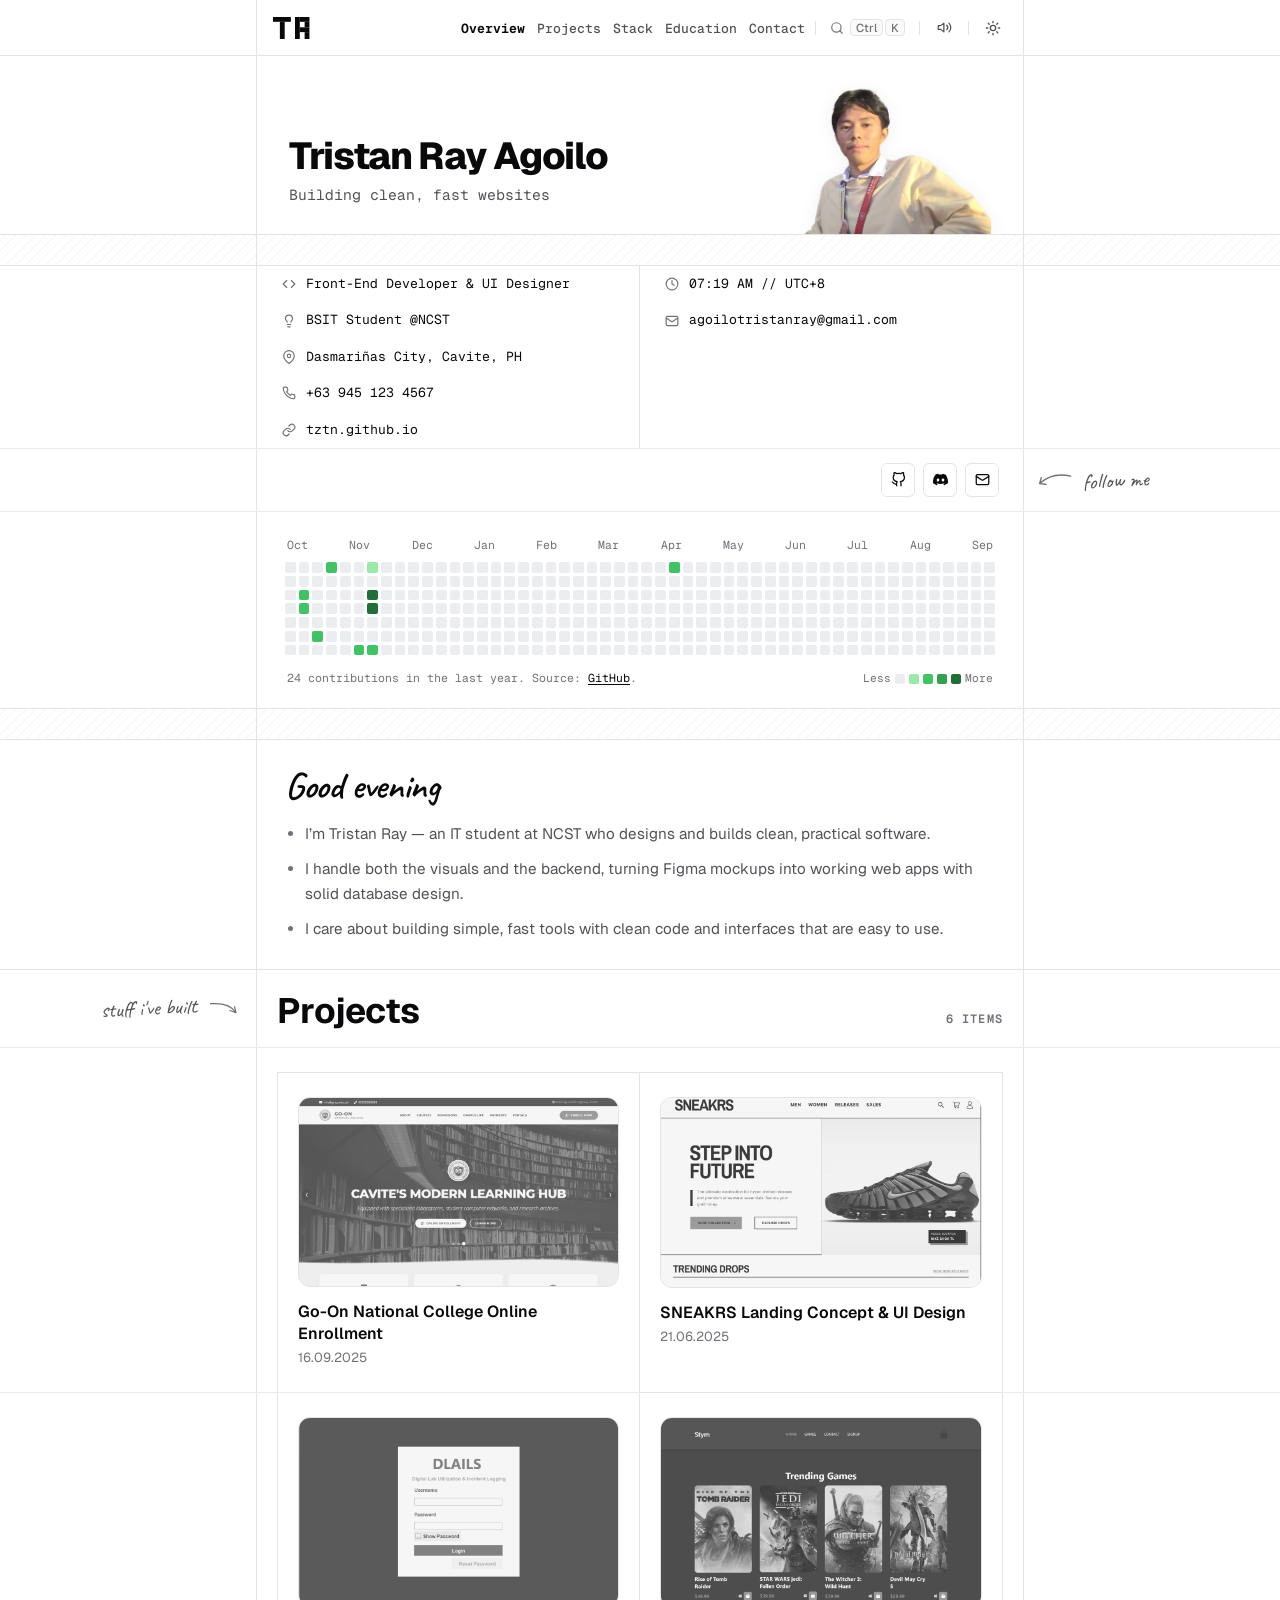
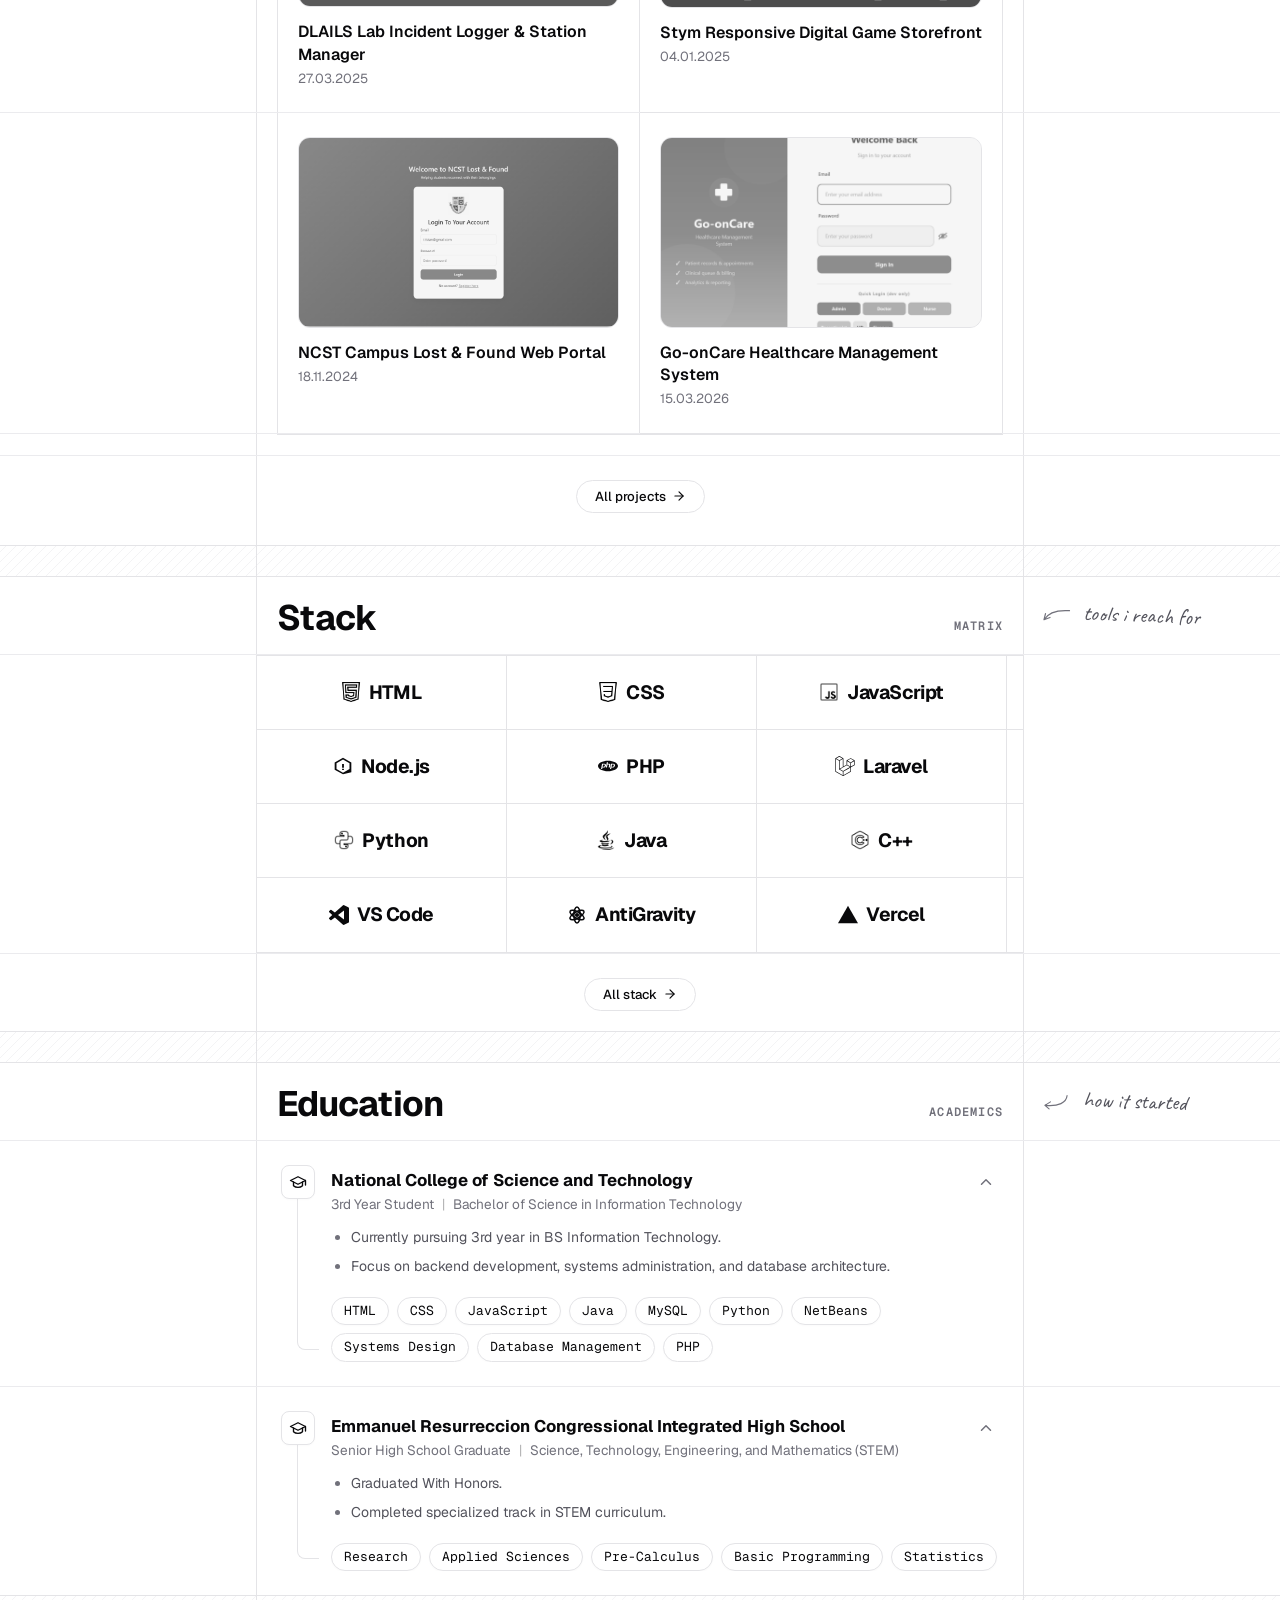
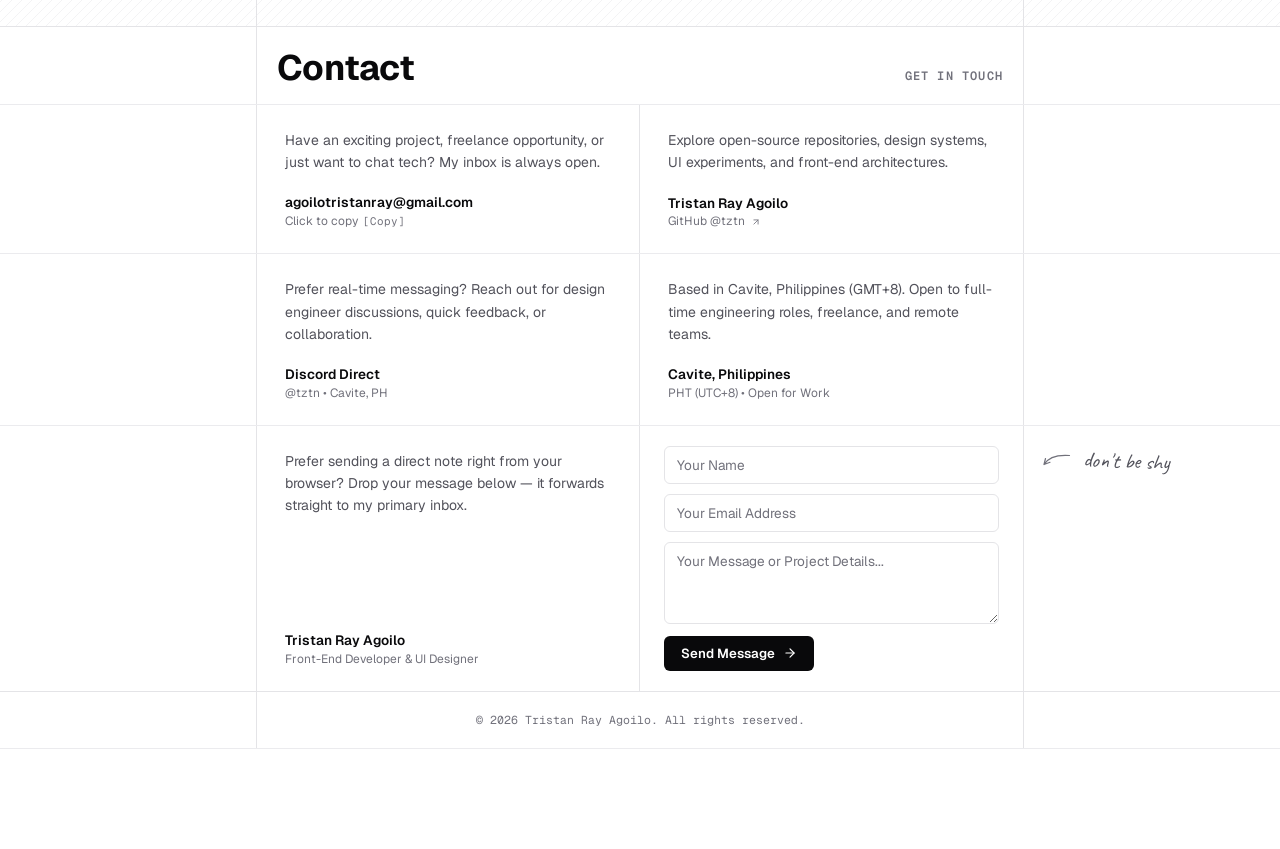
==== commit 509faa65: "change icons" ====
--- a/index.html
+++ b/index.html
@@ -524,137 +524,61 @@
                             <div class="stack-marquee-track track-left">
                                 <!-- Set 1 -->
                                 <div class="marquee-brand-item">
-                                    <svg class="stack-svg-icon" width="20" height="20" viewBox="0 0 24 24"
-                                        fill="currentColor">
-                                        <path d="M0 0h24v24H0V0z" fill="none" />
-                                        <path
-                                            d="M12 2C6.48 2 2 6.48 2 12s4.48 10 10 10 10-4.48 10-10S17.52 2 12 2zm-1 15.5H9.5v-4H8v-1.5h3v5.5zm5.5 0h-4v-1.5h2.5v-1h-2v-3h3.5v1.5H15v1h1.5v3z" />
-                                    </svg>
+                                    <img src="assets/icons/html white.png" alt="HTML" class="stack-svg-icon stack-custom-icon" width="20" height="20" />
+                                    <span class="brand-item-name">HTML</span>
+                                </div>
+                                <div class="marquee-brand-item">
+                                    <img src="assets/icons/css white.png" alt="CSS" class="stack-svg-icon stack-custom-icon" width="20" height="20" />
+                                    <span class="brand-item-name">CSS</span>
+                                </div>
+                                <div class="marquee-brand-item">
+                                    <img src="assets/icons/icons8-javascript-50white.png" alt="JavaScript" class="stack-svg-icon stack-custom-icon" width="20" height="20" />
                                     <span class="brand-item-name">JavaScript</span>
                                 </div>
                                 <div class="marquee-brand-item">
-                                    <svg class="stack-svg-icon" width="20" height="20" viewBox="0 0 24 24"
-                                        fill="currentColor">
-                                        <path
-                                            d="M24 1.61H14.06L12 5.16 9.94 1.61H0L12 22.39ZM12 14.08 5.16 2.23H9.59L12 6.41l2.41-4.18h4.43Z" />
-                                    </svg>
+                                    <img src="assets/icons/vuejs black.png" alt="Vue.js" class="stack-svg-icon stack-custom-icon" width="20" height="20" />
                                     <span class="brand-item-name">Vue.js</span>
                                 </div>
                                 <div class="marquee-brand-item">
-                                    <svg class="stack-svg-icon" width="20" height="20" viewBox="0 0 24 24"
-                                        fill="currentColor">
-                                        <path
-                                            d="M12.001 4.8c-3.2 0-5.2 1.6-6 4.8 1.2-1.6 2.6-2.2 4.2-1.8.913.228 1.565.89 2.288 1.624C13.666 10.618 15.027 12 18.001 12c3.2 0 5.2-1.6 6-4.8-1.2 1.6-2.6 2.2-4.2 1.8-.913-.228-1.565-.89-2.288-1.624C16.335 6.182 14.974 4.8 12.001 4.8zm-6 7.2c-3.2 0-5.2 1.6-6 4.8 1.2-1.6 2.6-2.2 4.2-1.8.913.228 1.565.89 2.288 1.624 1.177 1.194 2.538 2.576 5.512 2.576 3.2 0 5.2-1.6 6-4.8-1.2 1.6-2.6 2.2-4.2 1.8-.913-.228-1.565-.89-2.288-1.624C10.335 13.382 8.974 12 6.001 12z" />
-                                    </svg>
+                                    <img src="assets/icons/tailwind-css white.png" alt="Tailwind CSS" class="stack-svg-icon stack-custom-icon" width="20" height="20" />
                                     <span class="brand-item-name">Tailwind CSS</span>
                                 </div>
                                 <div class="marquee-brand-item">
-                                    <svg class="stack-svg-icon" width="20" height="20" viewBox="0 0 24 24"
-                                        fill="currentColor">
-                                        <path
-                                            d="M12 12a4 4 0 1 1 8 0 4 4 0 0 1-8 0z M4 20a4 4 0 0 1 4-4h4v4a4 4 0 1 1-8 0z M12 0v8h4a4 4 0 1 0 0-8h-4z M4 4a4 4 0 0 0 4 4h4V0H8a4 4 0 0 0-4 4z M4 12a4 4 0 0 0 4 4h4V8H8a4 4 0 0 0-4 4z" />
-                                    </svg>
+                                    <img src="assets/icons/bootstrap white.png" alt="Bootstrap" class="stack-svg-icon stack-custom-icon" width="20" height="20" />
+                                    <span class="brand-item-name">Bootstrap</span>
+                                </div>
+                                <div class="marquee-brand-item">
+                                    <img src="assets/icons/figma black.png" alt="Figma" class="stack-svg-icon stack-custom-icon" width="20" height="20" />
                                     <span class="brand-item-name">Figma</span>
                                 </div>
-                                <div class="marquee-brand-item">
-                                    <svg class="stack-svg-icon" width="20" height="20" viewBox="0 0 24 24"
-                                        fill="currentColor">
-                                        <path d="M0 0h24v24H0V0z" fill="none" />
-                                        <path
-                                            d="M12 2C6.48 2 2 6.48 2 12s4.48 10 10 10 10-4.48 10-10S17.52 2 12 2zm-1 15.5H9.5v-4H8v-1.5h3v5.5zm5.5 0h-4v-1.5h2.5v-1h-2v-3h3.5v1.5H15v1h1.5v3z" />
-                                    </svg>
+
+                                <!-- Set 2 (Duplicate for Seamless Loop) -->
+                                <div class="marquee-brand-item" aria-hidden="true">
+                                    <img src="assets/icons/html white.png" alt="HTML" class="stack-svg-icon stack-custom-icon" width="20" height="20" />
+                                    <span class="brand-item-name">HTML</span>
+                                </div>
+                                <div class="marquee-brand-item" aria-hidden="true">
+                                    <img src="assets/icons/css white.png" alt="CSS" class="stack-svg-icon stack-custom-icon" width="20" height="20" />
+                                    <span class="brand-item-name">CSS</span>
+                                </div>
+                                <div class="marquee-brand-item" aria-hidden="true">
+                                    <img src="assets/icons/icons8-javascript-50white.png" alt="JavaScript" class="stack-svg-icon stack-custom-icon" width="20" height="20" />
                                     <span class="brand-item-name">JavaScript</span>
                                 </div>
-                                <div class="marquee-brand-item">
-                                    <svg class="stack-svg-icon" width="20" height="20" viewBox="0 0 24 24"
-                                        fill="currentColor">
-                                        <path
-                                            d="M24 1.61H14.06L12 5.16 9.94 1.61H0L12 22.39ZM12 14.08 5.16 2.23H9.59L12 6.41l2.41-4.18h4.43Z" />
-                                    </svg>
+                                <div class="marquee-brand-item" aria-hidden="true">
+                                    <img src="assets/icons/vuejs black.png" alt="Vue.js" class="stack-svg-icon stack-custom-icon" width="20" height="20" />
                                     <span class="brand-item-name">Vue.js</span>
                                 </div>
-                                <div class="marquee-brand-item">
-                                    <svg class="stack-svg-icon" width="20" height="20" viewBox="0 0 24 24"
-                                        fill="currentColor">
-                                        <path
-                                            d="M12.001 4.8c-3.2 0-5.2 1.6-6 4.8 1.2-1.6 2.6-2.2 4.2-1.8.913.228 1.565.89 2.288 1.624C13.666 10.618 15.027 12 18.001 12c3.2 0 5.2-1.6 6-4.8-1.2 1.6-2.6 2.2-4.2 1.8-.913-.228-1.565-.89-2.288-1.624C16.335 6.182 14.974 4.8 12.001 4.8zm-6 7.2c-3.2 0-5.2 1.6-6 4.8 1.2-1.6 2.6-2.2 4.2-1.8.913.228 1.565.89 2.288 1.624 1.177 1.194 2.538 2.576 5.512 2.576 3.2 0 5.2-1.6 6-4.8-1.2 1.6-2.6 2.2-4.2 1.8-.913-.228-1.565-.89-2.288-1.624C10.335 13.382 8.974 12 6.001 12z" />
-                                    </svg>
+                                <div class="marquee-brand-item" aria-hidden="true">
+                                    <img src="assets/icons/tailwind-css white.png" alt="Tailwind CSS" class="stack-svg-icon stack-custom-icon" width="20" height="20" />
                                     <span class="brand-item-name">Tailwind CSS</span>
                                 </div>
-                                <div class="marquee-brand-item">
-                                    <svg class="stack-svg-icon" width="20" height="20" viewBox="0 0 24 24"
-                                        fill="currentColor">
-                                        <path
-                                            d="M12 12a4 4 0 1 1 8 0 4 4 0 0 1-8 0z M4 20a4 4 0 0 1 4-4h4v4a4 4 0 1 1-8 0z M12 0v8h4a4 4 0 1 0 0-8h-4z M4 4a4 4 0 0 0 4 4h4V0H8a4 4 0 0 0-4 4z M4 12a4 4 0 0 0 4 4h4V8H8a4 4 0 0 0-4 4z" />
-                                    </svg>
-                                    <span class="brand-item-name">Figma</span>
-                                </div>
-
-                                <!-- Set 2 (Duplicate for Seamless Loop) -->
-                                <div class="marquee-brand-item" aria-hidden="true">
-                                    <svg class="stack-svg-icon" width="20" height="20" viewBox="0 0 24 24"
-                                        fill="currentColor">
-                                        <path d="M0 0h24v24H0V0z" fill="none" />
-                                        <path
-                                            d="M12 2C6.48 2 2 6.48 2 12s4.48 10 10 10 10-4.48 10-10S17.52 2 12 2zm-1 15.5H9.5v-4H8v-1.5h3v5.5zm5.5 0h-4v-1.5h2.5v-1h-2v-3h3.5v1.5H15v1h1.5v3z" />
-                                    </svg>
-                                    <span class="brand-item-name">JavaScript</span>
-                                </div>
-                                <div class="marquee-brand-item" aria-hidden="true">
-                                    <svg class="stack-svg-icon" width="20" height="20" viewBox="0 0 24 24"
-                                        fill="currentColor">
-                                        <path
-                                            d="M24 1.61H14.06L12 5.16 9.94 1.61H0L12 22.39ZM12 14.08 5.16 2.23H9.59L12 6.41l2.41-4.18h4.43Z" />
-                                    </svg>
-                                    <span class="brand-item-name">Vue.js</span>
-                                </div>
-                                <div class="marquee-brand-item" aria-hidden="true">
-                                    <svg class="stack-svg-icon" width="20" height="20" viewBox="0 0 24 24"
-                                        fill="currentColor">
-                                        <path
-                                            d="M12.001 4.8c-3.2 0-5.2 1.6-6 4.8 1.2-1.6 2.6-2.2 4.2-1.8.913.228 1.565.89 2.288 1.624C13.666 10.618 15.027 12 18.001 12c3.2 0 5.2-1.6 6-4.8-1.2 1.6-2.6 2.2-4.2 1.8-.913-.228-1.565-.89-2.288-1.624C16.335 6.182 14.974 4.8 12.001 4.8zm-6 7.2c-3.2 0-5.2 1.6-6 4.8 1.2-1.6 2.6-2.2 4.2-1.8.913.228 1.565.89 2.288 1.624 1.177 1.194 2.538 2.576 5.512 2.576 3.2 0 5.2-1.6 6-4.8-1.2 1.6-2.6 2.2-4.2 1.8-.913-.228-1.565-.89-2.288-1.624C10.335 13.382 8.974 12 6.001 12z" />
-                                    </svg>
-                                    <span class="brand-item-name">Tailwind CSS</span>
-                                </div>
-                                <div class="marquee-brand-item" aria-hidden="true">
-                                    <svg class="stack-svg-icon" width="20" height="20" viewBox="0 0 24 24"
-                                        fill="currentColor">
-                                        <path
-                                            d="M12 12a4 4 0 1 1 8 0 4 4 0 0 1-8 0z M4 20a4 4 0 0 1 4-4h4v4a4 4 0 1 1-8 0z M12 0v8h4a4 4 0 1 0 0-8h-4z M4 4a4 4 0 0 0 4 4h4V0H8a4 4 0 0 0-4 4z M4 12a4 4 0 0 0 4 4h4V8H8a4 4 0 0 0-4 4z" />
-                                    </svg>
-                                    <span class="brand-item-name">Figma</span>
-                                </div>
-                                <div class="marquee-brand-item" aria-hidden="true">
-                                    <svg class="stack-svg-icon" width="20" height="20" viewBox="0 0 24 24"
-                                        fill="currentColor">
-                                        <path d="M0 0h24v24H0V0z" fill="none" />
-                                        <path
-                                            d="M12 2C6.48 2 2 6.48 2 12s4.48 10 10 10 10-4.48 10-10S17.52 2 12 2zm-1 15.5H9.5v-4H8v-1.5h3v5.5zm5.5 0h-4v-1.5h2.5v-1h-2v-3h3.5v1.5H15v1h1.5v3z" />
-                                    </svg>
-                                    <span class="brand-item-name">JavaScript</span>
-                                </div>
-                                <div class="marquee-brand-item" aria-hidden="true">
-                                    <svg class="stack-svg-icon" width="20" height="20" viewBox="0 0 24 24"
-                                        fill="currentColor">
-                                        <path
-                                            d="M24 1.61H14.06L12 5.16 9.94 1.61H0L12 22.39ZM12 14.08 5.16 2.23H9.59L12 6.41l2.41-4.18h4.43Z" />
-                                    </svg>
-                                    <span class="brand-item-name">Vue.js</span>
-                                </div>
-                                <div class="marquee-brand-item" aria-hidden="true">
-                                    <svg class="stack-svg-icon" width="20" height="20" viewBox="0 0 24 24"
-                                        fill="currentColor">
-                                        <path
-                                            d="M12.001 4.8c-3.2 0-5.2 1.6-6 4.8 1.2-1.6 2.6-2.2 4.2-1.8.913.228 1.565.89 2.288 1.624C13.666 10.618 15.027 12 18.001 12c3.2 0 5.2-1.6 6-4.8-1.2 1.6-2.6 2.2-4.2 1.8-.913-.228-1.565-.89-2.288-1.624C16.335 6.182 14.974 4.8 12.001 4.8zm-6 7.2c-3.2 0-5.2 1.6-6 4.8 1.2-1.6 2.6-2.2 4.2-1.8.913.228 1.565.89 2.288 1.624 1.177 1.194 2.538 2.576 5.512 2.576 3.2 0 5.2-1.6 6-4.8-1.2 1.6-2.6 2.2-4.2 1.8-.913-.228-1.565-.89-2.288-1.624C10.335 13.382 8.974 12 6.001 12z" />
-                                    </svg>
-                                    <span class="brand-item-name">Tailwind CSS</span>
-                                </div>
-                                <div class="marquee-brand-item" aria-hidden="true">
-                                    <svg class="stack-svg-icon" width="20" height="20" viewBox="0 0 24 24"
-                                        fill="currentColor">
-                                        <path
-                                            d="M12 12a4 4 0 1 1 8 0 4 4 0 0 1-8 0z M4 20a4 4 0 0 1 4-4h4v4a4 4 0 1 1-8 0z M12 0v8h4a4 4 0 1 0 0-8h-4z M4 4a4 4 0 0 0 4 4h4V0H8a4 4 0 0 0-4 4z M4 12a4 4 0 0 0 4 4h4V8H8a4 4 0 0 0-4 4z" />
-                                    </svg>
+                                <div class="marquee-brand-item" aria-hidden="true">
+                                    <img src="assets/icons/bootstrap white.png" alt="Bootstrap" class="stack-svg-icon stack-custom-icon" width="20" height="20" />
+                                    <span class="brand-item-name">Bootstrap</span>
+                                </div>
+                                <div class="marquee-brand-item" aria-hidden="true">
+                                    <img src="assets/icons/figma black.png" alt="Figma" class="stack-svg-icon stack-custom-icon" width="20" height="20" />
                                     <span class="brand-item-name">Figma</span>
                                 </div>
                             </div>
@@ -689,11 +613,7 @@
                                     <span class="brand-item-name">Laravel</span>
                                 </div>
                                 <div class="marquee-brand-item">
-                                    <svg class="stack-svg-icon" width="20" height="20" viewBox="0 0 24 24"
-                                        fill="currentColor">
-                                        <path
-                                            d="M16.405 5.501c-.115 0-.193.014-.274.033v.013h.014c.054.104.146.18.214.273.054.107.1.214.154.32l.014-.015c.094-.066.14-.172.14-.333-.04-.047-.046-.094-.08-.14-.04-.067-.126-.1-.18-.153zM5.77 18.695h-.927a50.854 50.854 0 00-.27-4.41h-.008l-1.41 4.41H2.45l-1.4-4.41h-.01a72.892 72.892 0 00-.195 4.41H0c.055-1.966.192-3.81.41-5.53h1.15l1.335 4.064h.008l1.347-4.064h1.095c.242 2.015.384 3.86.428 5.53zm4.017-4.08c-.378 2.045-.876 3.533-1.492 4.46-.482.716-1.01 1.073-1.583 1.073-.153 0-.34-.046-.566-.138v-.494c.11.017.24.026.386.026.268 0 .483-.075.647-.222.197-.18.295-.382.295-.605 0-.155-.077-.47-.23-.944L6.23 14.615h.91l.727 2.36c.164.536.233.91.205 1.123.4-1.064.678-2.227.835-3.483zm12.325 4.08h-2.63v-5.53h.885v4.85h1.745zm-3.32.135l-1.016-.5c.09-.076.177-.158.255-.25.433-.506.648-1.258.648-2.253 0-1.83-.718-2.746-2.155-2.746-.704 0-1.254.232-1.65.697-.43.508-.646 1.256-.646 2.245 0 .972.19 1.686.574 2.14.35.41.877.615 1.583.615.264 0 .506-.033.725-.098l1.325.772.36-.622zM15.5 17.588c-.225-.36-.337-.94-.337-1.736 0-1.393.424-2.09 1.27-2.09.443 0 .77.167.977.5.224.362.336.936.336 1.723 0 1.404-.424 2.108-1.27 2.108-.445 0-.77-.167-.978-.5zm-1.658-.425c0 .47-.172.856-.516 1.156-.344.3-.803.45-1.384.45-.543 0-1.064-.172-1.573-.515l.237-.476c.438.22.833.328 1.19.328.332 0 .593-.073.783-.22a.754.754 0 00.3-.615c0-.33-.23-.61-.648-.845-.388-.213-1.163-.657-1.163-.657-.422-.307-.632-.636-.632-1.177 0-.45.157-.81.47-1.085.315-.278.72-.415 1.22-.415.512 0 .98.136 1.4.41l-.213.476a2.726 2.726 0 00-1.064-.23c-.283 0-.502.068-.654.206a.685.685 0 00-.248.524c0 .328.234.61.666.85.393.215 1.187.67 1.187.67.433.305.648.63.648 1.168zm9.382-5.852c-.535-.014-.95.04-1.297.188-.1.04-.26.04-.274.167.055.053.063.14.11.214.08.134.218.313.346.407.14.11.28.216.427.31.26.16.555.255.81.416.145.094.293.213.44.313.073.05.12.14.214.172v-.02c-.046-.06-.06-.147-.105-.214-.067-.067-.134-.127-.2-.193a3.223 3.223 0 00-.695-.675c-.214-.146-.682-.35-.77-.595l-.013-.014c.146-.013.32-.066.46-.106.227-.06.435-.047.67-.106.106-.027.213-.06.32-.094v-.06c-.12-.12-.21-.283-.334-.395a8.867 8.867 0 00-1.104-.823c-.21-.134-.476-.22-.697-.334-.08-.04-.214-.06-.26-.127-.12-.146-.19-.34-.275-.514a17.69 17.69 0 01-.547-1.163c-.12-.262-.193-.523-.34-.763-.69-1.137-1.437-1.826-2.586-2.5-.247-.14-.543-.2-.856-.274-.167-.008-.334-.02-.5-.027-.11-.047-.216-.174-.31-.235-.38-.24-1.364-.76-1.644-.072-.18.434.267.862.422 1.082.115.153.26.328.34.5.047.116.06.235.107.356.106.294.207.622.347.897.073.14.153.287.247.413.054.073.146.107.167.227-.094.136-.1.334-.154.5-.24.757-.146 1.693.194 2.25.107.166.362.534.703.393.3-.12.234-.5.32-.835.02-.08.007-.133.048-.187v.015c.094.188.188.367.274.555.206.328.566.668.867.895.16.12.287.328.487.402v-.02h-.015c-.043-.058-.1-.086-.154-.133a3.445 3.445 0 01-.35-.4 8.76 8.76 0 01-.747-1.218c-.11-.21-.202-.436-.29-.643-.04-.08-.04-.2-.107-.24-.1.146-.247.273-.32.453-.127.288-.14.642-.188 1.01-.027.007-.014 0-.027.014-.214-.052-.287-.274-.367-.46-.2-.475-.233-1.238-.06-1.785.047-.14.247-.582.167-.716-.042-.127-.174-.2-.247-.303a2.478 2.478 0 01-.24-.427c-.16-.374-.24-.788-.414-1.162-.08-.173-.22-.354-.334-.513-.127-.18-.267-.307-.368-.52-.033-.073-.08-.194-.027-.274.014-.054.042-.075.094-.09.088-.072.335.022.422.062.247.1.455.194.662.334.094.066.195.193.315.226h.14c.214.047.455.014.655.073.355.114.675.28.962.46a5.953 5.953 0 012.085 2.286c.08.154.115.295.188.455.14.33.313.663.455.982.14.315.275.636.476.897.1.14.502.213.682.286.133.06.34.115.46.188.23.14.454.3.67.454.11.076.443.243.463.378z" />
-                                    </svg>
+                                    <img src="assets/icons/mysql white.png" alt="MySQL" class="stack-svg-icon stack-custom-icon" width="20" height="20" />
                                     <span class="brand-item-name">MySQL</span>
                                 </div>
                                 <div class="marquee-brand-item">
@@ -721,11 +641,7 @@
                                     <span class="brand-item-name">Laravel</span>
                                 </div>
                                 <div class="marquee-brand-item">
-                                    <svg class="stack-svg-icon" width="20" height="20" viewBox="0 0 24 24"
-                                        fill="currentColor">
-                                        <path
-                                            d="M16.405 5.501c-.115 0-.193.014-.274.033v.013h.014c.054.104.146.18.214.273.054.107.1.214.154.32l.014-.015c.094-.066.14-.172.14-.333-.04-.047-.046-.094-.08-.14-.04-.067-.126-.1-.18-.153zM5.77 18.695h-.927a50.854 50.854 0 00-.27-4.41h-.008l-1.41 4.41H2.45l-1.4-4.41h-.01a72.892 72.892 0 00-.195 4.41H0c.055-1.966.192-3.81.41-5.53h1.15l1.335 4.064h.008l1.347-4.064h1.095c.242 2.015.384 3.86.428 5.53zm4.017-4.08c-.378 2.045-.876 3.533-1.492 4.46-.482.716-1.01 1.073-1.583 1.073-.153 0-.34-.046-.566-.138v-.494c.11.017.24.026.386.026.268 0 .483-.075.647-.222.197-.18.295-.382.295-.605 0-.155-.077-.47-.23-.944L6.23 14.615h.91l.727 2.36c.164.536.233.91.205 1.123.4-1.064.678-2.227.835-3.483zm12.325 4.08h-2.63v-5.53h.885v4.85h1.745zm-3.32.135l-1.016-.5c.09-.076.177-.158.255-.25.433-.506.648-1.258.648-2.253 0-1.83-.718-2.746-2.155-2.746-.704 0-1.254.232-1.65.697-.43.508-.646 1.256-.646 2.245 0 .972.19 1.686.574 2.14.35.41.877.615 1.583.615.264 0 .506-.033.725-.098l1.325.772.36-.622zM15.5 17.588c-.225-.36-.337-.94-.337-1.736 0-1.393.424-2.09 1.27-2.09.443 0 .77.167.977.5.224.362.336.936.336 1.723 0 1.404-.424 2.108-1.27 2.108-.445 0-.77-.167-.978-.5zm-1.658-.425c0 .47-.172.856-.516 1.156-.344.3-.803.45-1.384.45-.543 0-1.064-.172-1.573-.515l.237-.476c.438.22.833.328 1.19.328.332 0 .593-.073.783-.22a.754.754 0 00.3-.615c0-.33-.23-.61-.648-.845-.388-.213-1.163-.657-1.163-.657-.422-.307-.632-.636-.632-1.177 0-.45.157-.81.47-1.085.315-.278.72-.415 1.22-.415.512 0 .98.136 1.4.41l-.213.476a2.726 2.726 0 00-1.064-.23c-.283 0-.502.068-.654.206a.685.685 0 00-.248.524c0 .328.234.61.666.85.393.215 1.187.67 1.187.67.433.305.648.63.648 1.168zm9.382-5.852c-.535-.014-.95.04-1.297.188-.1.04-.26.04-.274.167.055.053.063.14.11.214.08.134.218.313.346.407.14.11.28.216.427.31.26.16.555.255.81.416.145.094.293.213.44.313.073.05.12.14.214.172v-.02c-.046-.06-.06-.147-.105-.214-.067-.067-.134-.127-.2-.193a3.223 3.223 0 00-.695-.675c-.214-.146-.682-.35-.77-.595l-.013-.014c.146-.013.32-.066.46-.106.227-.06.435-.047.67-.106.106-.027.213-.06.32-.094v-.06c-.12-.12-.21-.283-.334-.395a8.867 8.867 0 00-1.104-.823c-.21-.134-.476-.22-.697-.334-.08-.04-.214-.06-.26-.127-.12-.146-.19-.34-.275-.514a17.69 17.69 0 01-.547-1.163c-.12-.262-.193-.523-.34-.763-.69-1.137-1.437-1.826-2.586-2.5-.247-.14-.543-.2-.856-.274-.167-.008-.334-.02-.5-.027-.11-.047-.216-.174-.31-.235-.38-.24-1.364-.76-1.644-.072-.18.434.267.862.422 1.082.115.153.26.328.34.5.047.116.06.235.107.356.106.294.207.622.347.897.073.14.153.287.247.413.054.073.146.107.167.227-.094.136-.1.334-.154.5-.24.757-.146 1.693.194 2.25.107.166.362.534.703.393.3-.12.234-.5.32-.835.02-.08.007-.133.048-.187v.015c.094.188.188.367.274.555.206.328.566.668.867.895.16.12.287.328.487.402v-.02h-.015c-.043-.058-.1-.086-.154-.133a3.445 3.445 0 01-.35-.4 8.76 8.76 0 01-.747-1.218c-.11-.21-.202-.436-.29-.643-.04-.08-.04-.2-.107-.24-.1.146-.247.273-.32.453-.127.288-.14.642-.188 1.01-.027.007-.014 0-.027.014-.214-.052-.287-.274-.367-.46-.2-.475-.233-1.238-.06-1.785.047-.14.247-.582.167-.716-.042-.127-.174-.2-.247-.303a2.478 2.478 0 01-.24-.427c-.16-.374-.24-.788-.414-1.162-.08-.173-.22-.354-.334-.513-.127-.18-.267-.307-.368-.52-.033-.073-.08-.194-.027-.274.014-.054.042-.075.094-.09.088-.072.335.022.422.062.247.1.455.194.662.334.094.066.195.193.315.226h.14c.214.047.455.014.655.073.355.114.675.28.962.46a5.953 5.953 0 012.085 2.286c.08.154.115.295.188.455.14.33.313.663.455.982.14.315.275.636.476.897.1.14.502.213.682.286.133.06.34.115.46.188.23.14.454.3.67.454.11.076.443.243.463.378z" />
-                                    </svg>
+                                    <img src="assets/icons/mysql white.png" alt="MySQL" class="stack-svg-icon stack-custom-icon" width="20" height="20" />
                                     <span class="brand-item-name">MySQL</span>
                                 </div>
 
@@ -755,11 +671,35 @@
                                     <span class="brand-item-name">Laravel</span>
                                 </div>
                                 <div class="marquee-brand-item" aria-hidden="true">
-                                    <svg class="stack-svg-icon" width="20" height="20" viewBox="0 0 24 24"
-                                        fill="currentColor">
-                                        <path
-                                            d="M16.405 5.501c-.115 0-.193.014-.274.033v.013h.014c.054.104.146.18.214.273.054.107.1.214.154.32l.014-.015c.094-.066.14-.172.14-.333-.04-.047-.046-.094-.08-.14-.04-.067-.126-.1-.18-.153zM5.77 18.695h-.927a50.854 50.854 0 00-.27-4.41h-.008l-1.41 4.41H2.45l-1.4-4.41h-.01a72.892 72.892 0 00-.195 4.41H0c.055-1.966.192-3.81.41-5.53h1.15l1.335 4.064h.008l1.347-4.064h1.095c.242 2.015.384 3.86.428 5.53zm4.017-4.08c-.378 2.045-.876 3.533-1.492 4.46-.482.716-1.01 1.073-1.583 1.073-.153 0-.34-.046-.566-.138v-.494c.11.017.24.026.386.026.268 0 .483-.075.647-.222.197-.18.295-.382.295-.605 0-.155-.077-.47-.23-.944L6.23 14.615h.91l.727 2.36c.164.536.233.91.205 1.123.4-1.064.678-2.227.835-3.483zm12.325 4.08h-2.63v-5.53h.885v4.85h1.745zm-3.32.135l-1.016-.5c.09-.076.177-.158.255-.25.433-.506.648-1.258.648-2.253 0-1.83-.718-2.746-2.155-2.746-.704 0-1.254.232-1.65.697-.43.508-.646 1.256-.646 2.245 0 .972.19 1.686.574 2.14.35.41.877.615 1.583.615.264 0 .506-.033.725-.098l1.325.772.36-.622zM15.5 17.588c-.225-.36-.337-.94-.337-1.736 0-1.393.424-2.09 1.27-2.09.443 0 .77.167.977.5.224.362.336.936.336 1.723 0 1.404-.424 2.108-1.27 2.108-.445 0-.77-.167-.978-.5zm-1.658-.425c0 .47-.172.856-.516 1.156-.344.3-.803.45-1.384.45-.543 0-1.064-.172-1.573-.515l.237-.476c.438.22.833.328 1.19.328.332 0 .593-.073.783-.22a.754.754 0 00.3-.615c0-.33-.23-.61-.648-.845-.388-.213-1.163-.657-1.163-.657-.422-.307-.632-.636-.632-1.177 0-.45.157-.81.47-1.085.315-.278.72-.415 1.22-.415.512 0 .98.136 1.4.41l-.213.476a2.726 2.726 0 00-1.064-.23c-.283 0-.502.068-.654.206a.685.685 0 00-.248.524c0 .328.234.61.666.85.393.215 1.187.67 1.187.67.433.305.648.63.648 1.168zm9.382-5.852c-.535-.014-.95.04-1.297.188-.1.04-.26.04-.274.167.055.053.063.14.11.214.08.134.218.313.346.407.14.11.28.216.427.31.26.16.555.255.81.416.145.094.293.213.44.313.073.05.12.14.214.172v-.02c-.046-.06-.06-.147-.105-.214-.067-.067-.134-.127-.2-.193a3.223 3.223 0 00-.695-.675c-.214-.146-.682-.35-.77-.595l-.013-.014c.146-.013.32-.066.46-.106.227-.06.435-.047.67-.106.106-.027.213-.06.32-.094v-.06c-.12-.12-.21-.283-.334-.395a8.867 8.867 0 00-1.104-.823c-.21-.134-.476-.22-.697-.334-.08-.04-.214-.06-.26-.127-.12-.146-.19-.34-.275-.514a17.69 17.69 0 01-.547-1.163c-.12-.262-.193-.523-.34-.763-.69-1.137-1.437-1.826-2.586-2.5-.247-.14-.543-.2-.856-.274-.167-.008-.334-.02-.5-.027-.11-.047-.216-.174-.31-.235-.38-.24-1.364-.76-1.644-.072-.18.434.267.862.422 1.082.115.153.26.328.34.5.047.116.06.235.107.356.106.294.207.622.347.897.073.14.153.287.247.413.054.073.146.107.167.227-.094.136-.1.334-.154.5-.24.757-.146 1.693.194 2.25.107.166.362.534.703.393.3-.12.234-.5.32-.835.02-.08.007-.133.048-.187v.015c.094.188.188.367.274.555.206.328.566.668.867.895.16.12.287.328.487.402v-.02h-.015c-.043-.058-.1-.086-.154-.133a3.445 3.445 0 01-.35-.4 8.76 8.76 0 01-.747-1.218c-.11-.21-.202-.436-.29-.643-.04-.08-.04-.2-.107-.24-.1.146-.247.273-.32.453-.127.288-.14.642-.188 1.01-.027.007-.014 0-.027.014-.214-.052-.287-.274-.367-.46-.2-.475-.233-1.238-.06-1.785.047-.14.247-.582.167-.716-.042-.127-.174-.2-.247-.303a2.478 2.478 0 01-.24-.427c-.16-.374-.24-.788-.414-1.162-.08-.173-.22-.354-.334-.513-.127-.18-.267-.307-.368-.52-.033-.073-.08-.194-.027-.274.014-.054.042-.075.094-.09.088-.072.335.022.422.062.247.1.455.194.662.334.094.066.195.193.315.226h.14c.214.047.455.014.655.073.355.114.675.28.962.46a5.953 5.953 0 012.085 2.286c.08.154.115.295.188.455.14.33.313.663.455.982.14.315.275.636.476.897.1.14.502.213.682.286.133.06.34.115.46.188.23.14.454.3.67.454.11.076.443.243.463.378z" />
-                                    </svg>
+                                    <img src="assets/icons/mysql white.png" alt="MySQL" class="stack-svg-icon stack-custom-icon" width="20" height="20" />
+                                    <span class="brand-item-name">MySQL</span>
+                                </div>
+                                <div class="marquee-brand-item" aria-hidden="true">
+                                    <svg class="stack-svg-icon" width="20" height="20" viewBox="0 0 24 24"
+                                        fill="currentColor">
+                                        <path
+                                            d="M12 2l10 5.8v11.6L12 22 2 16.4V7.8L12 2zm0 2.3L4.2 8.8v6.9L12 20.2l7.8-4.5V8.8L12 4.3zm-1.1 5.4h2.2v4.5h-2.2V9.7zm0 5.6h2.2v1.5h-2.2v-1.5z" />
+                                    </svg>
+                                    <span class="brand-item-name">Node.js</span>
+                                </div>
+                                <div class="marquee-brand-item" aria-hidden="true">
+                                    <svg class="stack-svg-icon" width="20" height="20" viewBox="0 0 24 24"
+                                        fill="currentColor">
+                                        <path
+                                            d="M7.01 10.207h-.944l-.515 2.648h.838c.556 0 .97-.105 1.242-.314.272-.21.455-.559.55-1.049.092-.47.05-.802-.124-.995-.175-.193-.523-.29-1.047-.29zM12 5.688C5.373 5.688 0 8.514 0 12s5.373 6.313 12 6.313S24 15.486 24 12c0-3.486-5.373-6.312-12-6.312zm-3.26 7.451c-.261.25-.575.438-.917.551-.336.108-.765.164-1.285.164H5.357l-.327 1.681H3.652l1.23-6.326h2.65c.797 0 1.378.209 1.744.628.366.418.476 1.002.33 1.752a2.836 2.836 0 0 1-.305.847c-.143.255-.33.49-.561.703zm4.024.715l.543-2.799c.063-.318.039-.536-.068-.651-.107-.116-.336-.174-.687-.174H11.46l-.704 3.625H9.388l1.23-6.327h1.367l-.327 1.682h1.218c.767 0 1.295.134 1.586.401s.378.7.263 1.299l-.572 2.944h-1.389zm7.597-2.265a2.782 2.782 0 0 1-.305.847c-.143.255-.33.49-.561.703a2.44 2.44 0 0 1-.917.551c-.336.108-.765.164-1.286.164h-1.18l-.327 1.682h-1.378l1.23-6.326h2.649c.797 0 1.378.209 1.744.628.366.417.477 1.001.331 1.751zM17.766 10.207h-.943l-.516 2.648h.838c.557 0 .971-.105 1.242-.314.272-.21.455-.559.551-1.049.092-.47.049-.802-.125-.995s-.524-.29-1.047-.29z" />
+                                    </svg>
+                                    <span class="brand-item-name">PHP</span>
+                                </div>
+                                <div class="marquee-brand-item" aria-hidden="true">
+                                    <svg class="stack-svg-icon" width="20" height="20" viewBox="0 0 24 24"
+                                        fill="currentColor">
+                                        <path
+                                            d="M23.642 5.43a.364.364 0 01.014.1v5.149c0 .135-.073.26-.189.326l-4.323 2.49v4.934a.378.378 0 01-.188.326L9.93 23.949a.316.316 0 01-.066.027c-.008.002-.016.008-.024.01a.348.348 0 01-.192 0c-.011-.002-.02-.008-.03-.012-.02-.008-.042-.014-.062-.025L.533 18.755a.376.376 0 01-.189-.326V2.974c0-.033.005-.066.014-.098.003-.012.01-.02.014-.032a.369.369 0 01.023-.058c.004-.013.015-.022.023-.033l.033-.045c.012-.01.025-.018.037-.027.014-.012.027-.024.041-.034H.53L5.043.05a.375.375 0 01.375 0L9.93 2.647h.002c.015.01.027.021.04.033l.038.027c.013.014.02.03.033.045.008.011.02.021.025.033.01.02.017.038.024.058.003.011.01.021.013.032.01.031.014.064.014.098v9.652l3.76-2.164V5.527c0-.033.004-.066.013-.098.003-.01.01-.02.013-.032a.487.487 0 01.024-.059c.007-.012.018-.02.025-.033.012-.015.021-.03.033-.043.012-.012.025-.02.037-.028.014-.01.026-.023.041-.032h.001l4.513-2.598a.375.375 0 01.375 0l4.513 2.598c.016.01.027.021.042.031.012.01.025.018.036.028.013.014.022.03.034.044.008.012.019.021.024.033.011.02.018.04.024.06.006.01.012.021.015.032zm-.74 5.032V6.179l-1.578.908-2.182 1.256v4.283zm-4.51 7.75v-4.287l-2.147 1.225-6.126 3.498v4.325zM1.093 3.624v14.588l8.273 4.761v-4.325l-4.322-2.445-.002-.003H5.04c-.014-.01-.025-.021-.04-.031-.011-.01-.024-.018-.035-.027l-.001-.002c-.013-.012-.021-.025-.031-.04-.01-.011-.021-.022-.028-.036h-.002c-.008-.014-.013-.031-.02-.047-.006-.016-.014-.027-.018-.043a.49.49 0 01-.008-.057c-.002-.014-.006-.027-.006-.041V5.789l-2.18-1.257zM5.23.81L1.47 2.974l3.76 2.164 3.758-2.164zm1.956 13.505l2.182-1.256V3.624l-1.58.91-2.182 1.255v9.435zm11.581-10.95l-3.76 2.163 3.76 2.163 3.759-2.164zm-.376 4.978L16.21 7.087 14.63 6.18v4.283l2.182 1.256 1.58.908zm-8.65 9.654l5.514-3.148 2.756-1.572-3.757-2.163-4.323 2.489-3.941 2.27z" />
+                                    </svg>
+                                    <span class="brand-item-name">Laravel</span>
+                                </div>
+                                <div class="marquee-brand-item" aria-hidden="true">
+                                    <img src="assets/icons/mysql white.png" alt="MySQL" class="stack-svg-icon stack-custom-icon" width="20" height="20" />
                                     <span class="brand-item-name">MySQL</span>
                                 </div>
                             </div>
@@ -770,31 +710,15 @@
                             <div class="stack-marquee-track track-left-fast">
                                 <!-- Set 1 -->
                                 <div class="marquee-brand-item">
-                                    <svg class="stack-svg-icon" width="20" height="20" viewBox="0 0 24 24"
-                                        fill="currentColor">
-                                        <path
-                                            d="M11.91 2c-3.12 0-5.06 1.41-5.06 3.69v2.74h5.18V9.3H4.14C1.86 9.3 0 11.23 0 13.51s1.86 4.21 4.14 4.21h2.71v-2.73c0-2.28 1.94-3.69 5.06-3.69h5.06V8.56c0-2.28-1.94-3.69-5.06-3.69h-5v2.85h5V2zm-2.28 1.48c.55 0 1 .45 1 1s-.45 1-1 1-1-.45-1-1 .45-1 1-1zm9.31 4.74c0 2.28-1.94 3.69-5.06 3.69H8.82v2.74h7.89c2.28 0 4.14-1.93 4.14-4.21S19 6.22 16.72 6.22h-2.71v2.73c0 2.28-1.94 3.69-5.06 3.69H3.89v2.74h5.05c3.12 0 5.06-1.41 5.06-3.69V8.95h-5v2.85h5v-3.58z" />
-                                    </svg>
+                                    <img src="assets/icons/icons8-python-50white.png" alt="Python" class="stack-svg-icon stack-custom-icon" width="20" height="20" />
                                     <span class="brand-item-name">Python</span>
                                 </div>
                                 <div class="marquee-brand-item">
-                                    <svg class="stack-svg-icon" width="20" height="20" viewBox="0 0 24 24" fill="none"
-                                        stroke="currentColor" stroke-width="2" stroke-linecap="round"
-                                        stroke-linejoin="round">
-                                        <path d="M18 8h1a4 4 0 0 1 0 8h-1" />
-                                        <path d="M2 8h16v9a4 4 0 0 1-4 4H6a4 4 0 0 1-4-4V8z" />
-                                        <line x1="6" y1="2" x2="6" y2="4" />
-                                        <line x1="10" y1="2" x2="10" y2="4" />
-                                        <line x1="14" y1="2" x2="14" y2="4" />
-                                    </svg>
+                                    <img src="assets/icons/icons8-java-50black.png" alt="Java" class="stack-svg-icon stack-custom-icon" width="20" height="20" />
                                     <span class="brand-item-name">Java</span>
                                 </div>
                                 <div class="marquee-brand-item">
-                                    <svg class="stack-svg-icon" width="20" height="20" viewBox="0 0 24 24"
-                                        fill="currentColor">
-                                        <path
-                                            d="M22.394 6c-.167-.29-.398-.543-.652-.69L12.926.22c-.509-.294-1.34-.294-1.848 0L2.26 5.31c-.508.293-.923 1.013-.923 1.6v10.18c0 .294.104.62.271.91.167.29.398.543.652.69l8.816 5.09c.508.293 1.34.293 1.848 0l8.816-5.09c.254-.147.485-.4.652-.69.167-.29.27-.616.27-.91V6.91c.003-.294-.1-.62-.268-.91zM12 19.11c-3.92 0-7.109-3.19-7.109-7.11 0-3.92 3.19-7.11 7.11-7.11a7.133 7.133 0 016.156 3.553l-3.076 1.78a3.567 3.567 0 00-3.08-1.78A3.56 3.56 0 008.444 12 3.56 3.56 0 0012 15.555a3.57 3.57 0 003.08-1.778l3.078 1.78A7.135 7.135 0 0112 19.11zm7.11-6.715h-.79v.79h-.79v-.79h-.79v-.79h.79v-.79h.79v.79h.79zm2.962 0h-.79v.79h-.79v-.79h-.79v-.79h.79v-.79h.79v.79h.79z" />
-                                    </svg>
+                                    <img src="assets/icons/c++ white.png" alt="C++" class="stack-svg-icon stack-custom-icon" width="20" height="20" />
                                     <span class="brand-item-name">C++</span>
                                 </div>
                                 <div class="marquee-brand-item">
@@ -806,31 +730,15 @@
                                     <span class="brand-item-name">Git</span>
                                 </div>
                                 <div class="marquee-brand-item">
-                                    <svg class="stack-svg-icon" width="20" height="20" viewBox="0 0 24 24"
-                                        fill="currentColor">
-                                        <path
-                                            d="M11.91 2c-3.12 0-5.06 1.41-5.06 3.69v2.74h5.18V9.3H4.14C1.86 9.3 0 11.23 0 13.51s1.86 4.21 4.14 4.21h2.71v-2.73c0-2.28 1.94-3.69 5.06-3.69h5.06V8.56c0-2.28-1.94-3.69-5.06-3.69h-5v2.85h5V2zm-2.28 1.48c.55 0 1 .45 1 1s-.45 1-1 1-1-.45-1-1 .45-1 1-1zm9.31 4.74c0 2.28-1.94 3.69-5.06 3.69H8.82v2.74h7.89c2.28 0 4.14-1.93 4.14-4.21S19 6.22 16.72 6.22h-2.71v2.73c0 2.28-1.94 3.69-5.06 3.69H3.89v2.74h5.05c3.12 0 5.06-1.41 5.06-3.69V8.95h-5v2.85h5v-3.58z" />
-                                    </svg>
+                                    <img src="assets/icons/icons8-python-50white.png" alt="Python" class="stack-svg-icon stack-custom-icon" width="20" height="20" />
                                     <span class="brand-item-name">Python</span>
                                 </div>
                                 <div class="marquee-brand-item">
-                                    <svg class="stack-svg-icon" width="20" height="20" viewBox="0 0 24 24" fill="none"
-                                        stroke="currentColor" stroke-width="2" stroke-linecap="round"
-                                        stroke-linejoin="round">
-                                        <path d="M18 8h1a4 4 0 0 1 0 8h-1" />
-                                        <path d="M2 8h16v9a4 4 0 0 1-4 4H6a4 4 0 0 1-4-4V8z" />
-                                        <line x1="6" y1="2" x2="6" y2="4" />
-                                        <line x1="10" y1="2" x2="10" y2="4" />
-                                        <line x1="14" y1="2" x2="14" y2="4" />
-                                    </svg>
+                                    <img src="assets/icons/icons8-java-50black.png" alt="Java" class="stack-svg-icon stack-custom-icon" width="20" height="20" />
                                     <span class="brand-item-name">Java</span>
                                 </div>
                                 <div class="marquee-brand-item">
-                                    <svg class="stack-svg-icon" width="20" height="20" viewBox="0 0 24 24"
-                                        fill="currentColor">
-                                        <path
-                                            d="M22.394 6c-.167-.29-.398-.543-.652-.69L12.926.22c-.509-.294-1.34-.294-1.848 0L2.26 5.31c-.508.293-.923 1.013-.923 1.6v10.18c0 .294.104.62.271.91.167.29.398.543.652.69l8.816 5.09c.508.293 1.34.293 1.848 0l8.816-5.09c.254-.147.485-.4.652-.69.167-.29.27-.616.27-.91V6.91c.003-.294-.1-.62-.268-.91zM12 19.11c-3.92 0-7.109-3.19-7.109-7.11 0-3.92 3.19-7.11 7.11-7.11a7.133 7.133 0 016.156 3.553l-3.076 1.78a3.567 3.567 0 00-3.08-1.78A3.56 3.56 0 008.444 12 3.56 3.56 0 0012 15.555a3.57 3.57 0 003.08-1.778l3.078 1.78A7.135 7.135 0 0112 19.11zm7.11-6.715h-.79v.79h-.79v-.79h-.79v-.79h.79v-.79h.79v.79h.79zm2.962 0h-.79v.79h-.79v-.79h-.79v-.79h.79v-.79h.79v.79h.79z" />
-                                    </svg>
+                                    <img src="assets/icons/c++ white.png" alt="C++" class="stack-svg-icon stack-custom-icon" width="20" height="20" />
                                     <span class="brand-item-name">C++</span>
                                 </div>
                                 <div class="marquee-brand-item">
@@ -844,31 +752,15 @@
 
                                 <!-- Set 2 (Duplicate for Seamless Loop) -->
                                 <div class="marquee-brand-item" aria-hidden="true">
-                                    <svg class="stack-svg-icon" width="20" height="20" viewBox="0 0 24 24"
-                                        fill="currentColor">
-                                        <path
-                                            d="M11.91 2c-3.12 0-5.06 1.41-5.06 3.69v2.74h5.18V9.3H4.14C1.86 9.3 0 11.23 0 13.51s1.86 4.21 4.14 4.21h2.71v-2.73c0-2.28 1.94-3.69 5.06-3.69h5.06V8.56c0-2.28-1.94-3.69-5.06-3.69h-5v2.85h5V2zm-2.28 1.48c.55 0 1 .45 1 1s-.45 1-1 1-1-.45-1-1 .45-1 1-1zm9.31 4.74c0 2.28-1.94 3.69-5.06 3.69H8.82v2.74h7.89c2.28 0 4.14-1.93 4.14-4.21S19 6.22 16.72 6.22h-2.71v2.73c0 2.28-1.94 3.69-5.06 3.69H3.89v2.74h5.05c3.12 0 5.06-1.41 5.06-3.69V8.95h-5v2.85h5v-3.58z" />
-                                    </svg>
+                                    <img src="assets/icons/icons8-python-50white.png" alt="Python" class="stack-svg-icon stack-custom-icon" width="20" height="20" />
                                     <span class="brand-item-name">Python</span>
                                 </div>
                                 <div class="marquee-brand-item" aria-hidden="true">
-                                    <svg class="stack-svg-icon" width="20" height="20" viewBox="0 0 24 24" fill="none"
-                                        stroke="currentColor" stroke-width="2" stroke-linecap="round"
-                                        stroke-linejoin="round">
-                                        <path d="M18 8h1a4 4 0 0 1 0 8h-1" />
-                                        <path d="M2 8h16v9a4 4 0 0 1-4 4H6a4 4 0 0 1-4-4V8z" />
-                                        <line x1="6" y1="2" x2="6" y2="4" />
-                                        <line x1="10" y1="2" x2="10" y2="4" />
-                                        <line x1="14" y1="2" x2="14" y2="4" />
-                                    </svg>
+                                    <img src="assets/icons/icons8-java-50black.png" alt="Java" class="stack-svg-icon stack-custom-icon" width="20" height="20" />
                                     <span class="brand-item-name">Java</span>
                                 </div>
                                 <div class="marquee-brand-item" aria-hidden="true">
-                                    <svg class="stack-svg-icon" width="20" height="20" viewBox="0 0 24 24"
-                                        fill="currentColor">
-                                        <path
-                                            d="M22.394 6c-.167-.29-.398-.543-.652-.69L12.926.22c-.509-.294-1.34-.294-1.848 0L2.26 5.31c-.508.293-.923 1.013-.923 1.6v10.18c0 .294.104.62.271.91.167.29.398.543.652.69l8.816 5.09c.508.293 1.34.293 1.848 0l8.816-5.09c.254-.147.485-.4.652-.69.167-.29.27-.616.27-.91V6.91c.003-.294-.1-.62-.268-.91zM12 19.11c-3.92 0-7.109-3.19-7.109-7.11 0-3.92 3.19-7.11 7.11-7.11a7.133 7.133 0 016.156 3.553l-3.076 1.78a3.567 3.567 0 00-3.08-1.78A3.56 3.56 0 008.444 12 3.56 3.56 0 0012 15.555a3.57 3.57 0 003.08-1.778l3.078 1.78A7.135 7.135 0 0112 19.11zm7.11-6.715h-.79v.79h-.79v-.79h-.79v-.79h.79v-.79h.79v.79h.79zm2.962 0h-.79v.79h-.79v-.79h-.79v-.79h.79v-.79h.79v.79h.79z" />
-                                    </svg>
+                                    <img src="assets/icons/c++ white.png" alt="C++" class="stack-svg-icon stack-custom-icon" width="20" height="20" />
                                     <span class="brand-item-name">C++</span>
                                 </div>
                                 <div class="marquee-brand-item" aria-hidden="true">
@@ -880,31 +772,15 @@
                                     <span class="brand-item-name">Git</span>
                                 </div>
                                 <div class="marquee-brand-item" aria-hidden="true">
-                                    <svg class="stack-svg-icon" width="20" height="20" viewBox="0 0 24 24"
-                                        fill="currentColor">
-                                        <path
-                                            d="M11.91 2c-3.12 0-5.06 1.41-5.06 3.69v2.74h5.18V9.3H4.14C1.86 9.3 0 11.23 0 13.51s1.86 4.21 4.14 4.21h2.71v-2.73c0-2.28 1.94-3.69 5.06-3.69h5.06V8.56c0-2.28-1.94-3.69-5.06-3.69h-5v2.85h5V2zm-2.28 1.48c.55 0 1 .45 1 1s-.45 1-1 1-1-.45-1-1 .45-1 1-1zm9.31 4.74c0 2.28-1.94 3.69-5.06 3.69H8.82v2.74h7.89c2.28 0 4.14-1.93 4.14-4.21S19 6.22 16.72 6.22h-2.71v2.73c0 2.28-1.94 3.69-5.06 3.69H3.89v2.74h5.05c3.12 0 5.06-1.41 5.06-3.69V8.95h-5v2.85h5v-3.58z" />
-                                    </svg>
+                                    <img src="assets/icons/icons8-python-50white.png" alt="Python" class="stack-svg-icon stack-custom-icon" width="20" height="20" />
                                     <span class="brand-item-name">Python</span>
                                 </div>
                                 <div class="marquee-brand-item" aria-hidden="true">
-                                    <svg class="stack-svg-icon" width="20" height="20" viewBox="0 0 24 24" fill="none"
-                                        stroke="currentColor" stroke-width="2" stroke-linecap="round"
-                                        stroke-linejoin="round">
-                                        <path d="M18 8h1a4 4 0 0 1 0 8h-1" />
-                                        <path d="M2 8h16v9a4 4 0 0 1-4 4H6a4 4 0 0 1-4-4V8z" />
-                                        <line x1="6" y1="2" x2="6" y2="4" />
-                                        <line x1="10" y1="2" x2="10" y2="4" />
-                                        <line x1="14" y1="2" x2="14" y2="4" />
-                                    </svg>
+                                    <img src="assets/icons/icons8-java-50black.png" alt="Java" class="stack-svg-icon stack-custom-icon" width="20" height="20" />
                                     <span class="brand-item-name">Java</span>
                                 </div>
                                 <div class="marquee-brand-item" aria-hidden="true">
-                                    <svg class="stack-svg-icon" width="20" height="20" viewBox="0 0 24 24"
-                                        fill="currentColor">
-                                        <path
-                                            d="M22.394 6c-.167-.29-.398-.543-.652-.69L12.926.22c-.509-.294-1.34-.294-1.848 0L2.26 5.31c-.508.293-.923 1.013-.923 1.6v10.18c0 .294.104.62.271.91.167.29.398.543.652.69l8.816 5.09c.508.293 1.34.293 1.848 0l8.816-5.09c.254-.147.485-.4.652-.69.167-.29.27-.616.27-.91V6.91c.003-.294-.1-.62-.268-.91zM12 19.11c-3.92 0-7.109-3.19-7.109-7.11 0-3.92 3.19-7.11 7.11-7.11a7.133 7.133 0 016.156 3.553l-3.076 1.78a3.567 3.567 0 00-3.08-1.78A3.56 3.56 0 008.444 12 3.56 3.56 0 0012 15.555a3.57 3.57 0 003.08-1.778l3.078 1.78A7.135 7.135 0 0112 19.11zm7.11-6.715h-.79v.79h-.79v-.79h-.79v-.79h.79v-.79h.79v.79h.79zm2.962 0h-.79v.79h-.79v-.79h-.79v-.79h.79v-.79h.79v.79h.79z" />
-                                    </svg>
+                                    <img src="assets/icons/c++ white.png" alt="C++" class="stack-svg-icon stack-custom-icon" width="20" height="20" />
                                     <span class="brand-item-name">C++</span>
                                 </div>
                                 <div class="marquee-brand-item" aria-hidden="true">
@@ -1589,28 +1465,19 @@
                     <div class="stack-matrix-row">
                         <div class="stack-item-cell">
                             <div class="stack-brand-lockup">
-                                <svg class="stack-brand-icon" viewBox="0 0 24 24">
-                                    <path
-                                        d="M12 2L3 5l1.6 14.5L12 22l7.4-2.5L21 5l-9-3zm0 2.2l7.1 2.4-1.3 12.3-5.8 2-5.8-2L4.9 6.6 12 4.2zm-4.7 5.3h9.4l-.3 3.3H9.9l.2 1.9 4.6-.2-.2 2.2-4.4.2-.3-2.2H8l.5 3.9 6.2-.3.6-5.8H7.3V9.5z" />
-                                </svg>
+                                <img src="assets/icons/html white.png" alt="HTML" class="stack-brand-icon stack-custom-icon" width="24" height="24" loading="lazy" />
                                 <span class="stack-brand-name">HTML</span>
                             </div>
                         </div>
                         <div class="stack-item-cell">
                             <div class="stack-brand-lockup">
-                                <svg class="stack-brand-icon" viewBox="0 0 24 24">
-                                    <path
-                                        d="M1.5 0h21l-1.91 21.48L12 24l-8.59-2.52L1.5 0zm15.48 4.87H7.03l.28 3.13h8.32l-.28 3.13H7.59l.28 3.13h7.2l-.32 3.55-2.75.76-2.75-.76-.18-1.98H6.12l.34 3.86L12 22.42l5.54-1.54 1.44-16.01z" />
-                                </svg>
+                                <img src="assets/icons/css white.png" alt="CSS" class="stack-brand-icon stack-custom-icon" width="24" height="24" loading="lazy" />
                                 <span class="stack-brand-name">CSS</span>
                             </div>
                         </div>
                         <div class="stack-item-cell">
                             <div class="stack-brand-lockup">
-                                <svg class="stack-brand-icon" viewBox="0 0 24 24">
-                                    <path
-                                        d="M12 2C6.48 2 2 6.48 2 12s4.48 10 10 10 10-4.48 10-10S17.52 2 12 2zm-1 15.5H9.5v-4H8v-1.5h3v5.5zm5.5 0h-4v-1.5h2.5v-1h-2v-3h3.5v1.5H15v1h1.5v3z" />
-                                </svg>
+                                <img src="assets/icons/icons8-javascript-50white.png" alt="JavaScript" class="stack-brand-icon stack-custom-icon" width="24" height="24" loading="lazy" />
                                 <span class="stack-brand-name">JavaScript</span>
                             </div>
                         </div>
@@ -1618,28 +1485,19 @@
                     <div class="stack-matrix-row">
                         <div class="stack-item-cell">
                             <div class="stack-brand-lockup">
-                                <svg class="stack-brand-icon" viewBox="0 0 24 24">
-                                    <path
-                                        d="M24 1.61H14.06L12 5.16 9.94 1.61H0L12 22.39ZM12 14.08 5.16 2.23H9.59L12 6.41l2.41-4.18h4.43Z" />
-                                </svg>
+                                <img src="assets/icons/vuejs black.png" alt="Vue.js" class="stack-brand-icon stack-custom-icon" width="24" height="24" loading="lazy" />
                                 <span class="stack-brand-name">Vue.js</span>
                             </div>
                         </div>
                         <div class="stack-item-cell">
                             <div class="stack-brand-lockup">
-                                <svg class="stack-brand-icon" viewBox="0 0 24 24">
-                                    <path
-                                        d="M12.001 4.8c-3.2 0-5.2 1.6-6 4.8 1.2-1.6 2.6-2.2 4.2-1.8.913.228 1.565.89 2.288 1.624C13.666 10.618 15.027 12 18.001 12c3.2 0 5.2-1.6 6-4.8-1.2 1.6-2.6 2.2-4.2 1.8-.913-.228-1.565-.89-2.288-1.624C16.335 6.182 14.974 4.8 12.001 4.8zm-6 7.2c-3.2 0-5.2 1.6-6 4.8 1.2-1.6 2.6-2.2 4.2-1.8.913.228 1.565.89 2.288 1.624 1.177 1.194 2.538 2.576 5.512 2.576 3.2 0 5.2-1.6 6-4.8-1.2 1.6-2.6 2.2-4.2 1.8-.913-.228-1.565-.89-2.288-1.624C10.335 13.382 8.974 12 6.001 12z" />
-                                </svg>
+                                <img src="assets/icons/tailwind-css white.png" alt="Tailwind CSS" class="stack-brand-icon stack-custom-icon" width="24" height="24" loading="lazy" />
                                 <span class="stack-brand-name">Tailwind CSS</span>
                             </div>
                         </div>
                         <div class="stack-item-cell">
                             <div class="stack-brand-lockup">
-                                <svg class="stack-brand-icon" viewBox="0 0 24 24">
-                                    <path
-                                        d="M3 5.4C3 4.075 4.075 3 5.4 3h13.2C19.925 3 21 4.075 21 5.4v13.2c0 1.325-1.075 2.4-2.4 2.4H5.4A2.4 2.4 0 0 1 3 18.6V5.4zm6.65 3.3v6.6h3.41c1.47 0 2.44-.76 2.44-1.98 0-.87-.56-1.52-1.43-1.7v-.06c.72-.19 1.18-.8 1.18-1.56 0-1.12-.9-1.75-2.24-1.75H9.65zm1.54 1.25h1.72c.67 0 1.09.31 1.09.84 0 .56-.44.88-1.14.88h-1.67V9.95zm0 2.85h1.86c.78 0 1.24.34 1.24.94 0 .61-.48.96-1.28.96h-1.82v-1.9z" />
-                                </svg>
+                                <img src="assets/icons/bootstrap white.png" alt="Bootstrap" class="stack-brand-icon stack-custom-icon" width="24" height="24" loading="lazy" />
                                 <span class="stack-brand-name">Bootstrap</span>
                             </div>
                         </div>
@@ -1656,10 +1514,7 @@
                         </div>
                         <div class="stack-item-cell">
                             <div class="stack-brand-lockup">
-                                <svg class="stack-brand-icon" viewBox="0 0 24 24">
-                                    <path
-                                        d="M12 12a4 4 0 1 1 8 0 4 4 0 0 1-8 0z M4 20a4 4 0 0 1 4-4h4v4a4 4 0 1 1-8 0z M12 0v8h4a4 4 0 1 0 0-8h-4z M4 4a4 4 0 0 0 4 4h4V0H8a4 4 0 0 0-4 4z M4 12a4 4 0 0 0 4 4h4V8H8a4 4 0 0 0-4 4z" />
-                                </svg>
+                                <img src="assets/icons/figma black.png" alt="Figma" class="stack-brand-icon stack-custom-icon" width="24" height="24" loading="lazy" />
                                 <span class="stack-brand-name">Figma</span>
                             </div>
                         </div>
@@ -1704,32 +1559,19 @@
                     <div class="stack-matrix-row">
                         <div class="stack-item-cell">
                             <div class="stack-brand-lockup">
-                                <svg class="stack-brand-icon" viewBox="0 0 24 24">
-                                    <path
-                                        d="M11.91 2c-3.12 0-5.06 1.41-5.06 3.69v2.74h5.18V9.3H4.14C1.86 9.3 0 11.23 0 13.51s1.86 4.21 4.14 4.21h2.71v-2.73c0-2.28 1.94-3.69 5.06-3.69h5.06V8.56c0-2.28-1.94-3.69-5.06-3.69h-5v2.85h5V2zm-2.28 1.48c.55 0 1 .45 1 1s-.45 1-1 1-1-.45-1-1 .45-1 1-1zm9.31 4.74c0 2.28-1.94 3.69-5.06 3.69H8.82v2.74h7.89c2.28 0 4.14-1.93 4.14-4.21S19 6.22 16.72 6.22h-2.71v2.73c0 2.28-1.94 3.69-5.06 3.69H3.89v2.74h5.05c3.12 0 5.06-1.41 5.06-3.69V8.95h-5v2.85h5v-3.58z" />
-                                </svg>
+                                <img src="assets/icons/icons8-python-50white.png" alt="Python" class="stack-brand-icon stack-custom-icon" width="24" height="24" loading="lazy" />
                                 <span class="stack-brand-name">Python</span>
                             </div>
                         </div>
                         <div class="stack-item-cell">
                             <div class="stack-brand-lockup">
-                                <svg class="stack-brand-icon" viewBox="0 0 24 24" fill="none" stroke="currentColor"
-                                    stroke-width="2" stroke-linecap="round" stroke-linejoin="round">
-                                    <path d="M18 8h1a4 4 0 0 1 0 8h-1" />
-                                    <path d="M2 8h16v9a4 4 0 0 1-4 4H6a4 4 0 0 1-4-4V8z" />
-                                    <line x1="6" y1="2" x2="6" y2="4" />
-                                    <line x1="10" y1="2" x2="10" y2="4" />
-                                    <line x1="14" y1="2" x2="14" y2="4" />
-                                </svg>
+                                <img src="assets/icons/icons8-java-50black.png" alt="Java" class="stack-brand-icon stack-custom-icon" width="24" height="24" loading="lazy" />
                                 <span class="stack-brand-name">Java</span>
                             </div>
                         </div>
                         <div class="stack-item-cell">
                             <div class="stack-brand-lockup">
-                                <svg class="stack-brand-icon" viewBox="0 0 24 24">
-                                    <path
-                                        d="M22.394 6c-.167-.29-.398-.543-.652-.69L12.926.22c-.509-.294-1.34-.294-1.848 0L2.26 5.31c-.508.293-.923 1.013-.923 1.6v10.18c0 .294.104.62.271.91.167.29.398.543.652.69l8.816 5.09c.508.293 1.34.293 1.848 0l8.816-5.09c.254-.147.485-.4.652-.69.167-.29.27-.616.27-.91V6.91c.003-.294-.1-.62-.268-.91zM12 19.11c-3.92 0-7.109-3.19-7.11 0-3.92 3.19-7.11 7.11-7.11a7.133 7.133 0 016.156 3.553l-3.076 1.78a3.567 3.567 0 00-3.08-1.78A3.56 3.56 0 008.444 12 3.56 3.56 0 0012 15.555a3.57 3.57 0 003.08-1.778l3.078 1.78A7.135 7.135 0 0112 19.11zm7.11-6.715h-.79v.79h-.79v-.79h-.79v-.79h.79v-.79h.79v.79h.79zm2.962 0h-.79v.79h-.79v-.79h-.79v-.79h.79v-.79h.79v.79h.79z" />
-                                </svg>
+                                <img src="assets/icons/c++ white.png" alt="C++" class="stack-brand-icon stack-custom-icon" width="24" height="24" loading="lazy" />
                                 <span class="stack-brand-name">C++</span>
                             </div>
                         </div>
@@ -1737,10 +1579,7 @@
                     <div class="stack-matrix-row">
                         <div class="stack-item-cell">
                             <div class="stack-brand-lockup">
-                                <svg class="stack-brand-icon" viewBox="0 0 24 24">
-                                    <path
-                                        d="M16.405 5.501c-.347.804-.845 1.554-1.468 2.197.803-.347 1.554-.845 2.197-1.468-.243-.277-.487-.517-.729-.729zm2.463 3.655c-.569.643-1.242 1.189-1.986 1.614.947-.197 1.838-.598 2.614-1.168-.204-.158-.415-.306-.628-.446zM7.342 9.245C5.071 9.479 3.09 10.741 2 12.637c.722.569 1.564.986 2.477 1.214.47-.833 1.127-1.547 1.916-2.079-.319-.8-.671-1.636-1.051-2.527zm14.444 4.095c-.382-.446-.827-.838-1.319-1.165-.634.821-1.472 1.46-2.434 1.854.898.396 1.892.571 2.875.504.305-.383.593-.787.878-1.193zM12 2C6.486 2 2 6.486 2 12s4.486 10 10 10 10-4.486 10-10S17.514 2 12 2zm.052 17.525c-3.14 0-5.882-1.74-7.309-4.321.436-.08.877-.202 1.309-.368 1.194 2.115 3.447 3.541 6.05 3.541 3.86 0 7-3.14 7-7 0-.583-.075-1.147-.21-1.688.384-.251.745-.536 1.077-.852.41 1.042.633 2.174.633 3.54 0 5.247-4.278 9.148-8.55 9.148z" />
-                                </svg>
+                                <img src="assets/icons/mysql white.png" alt="MySQL" class="stack-brand-icon stack-custom-icon" width="24" height="24" loading="lazy" />
                                 <span class="stack-brand-name">MySQL</span>
                             </div>
                         </div>
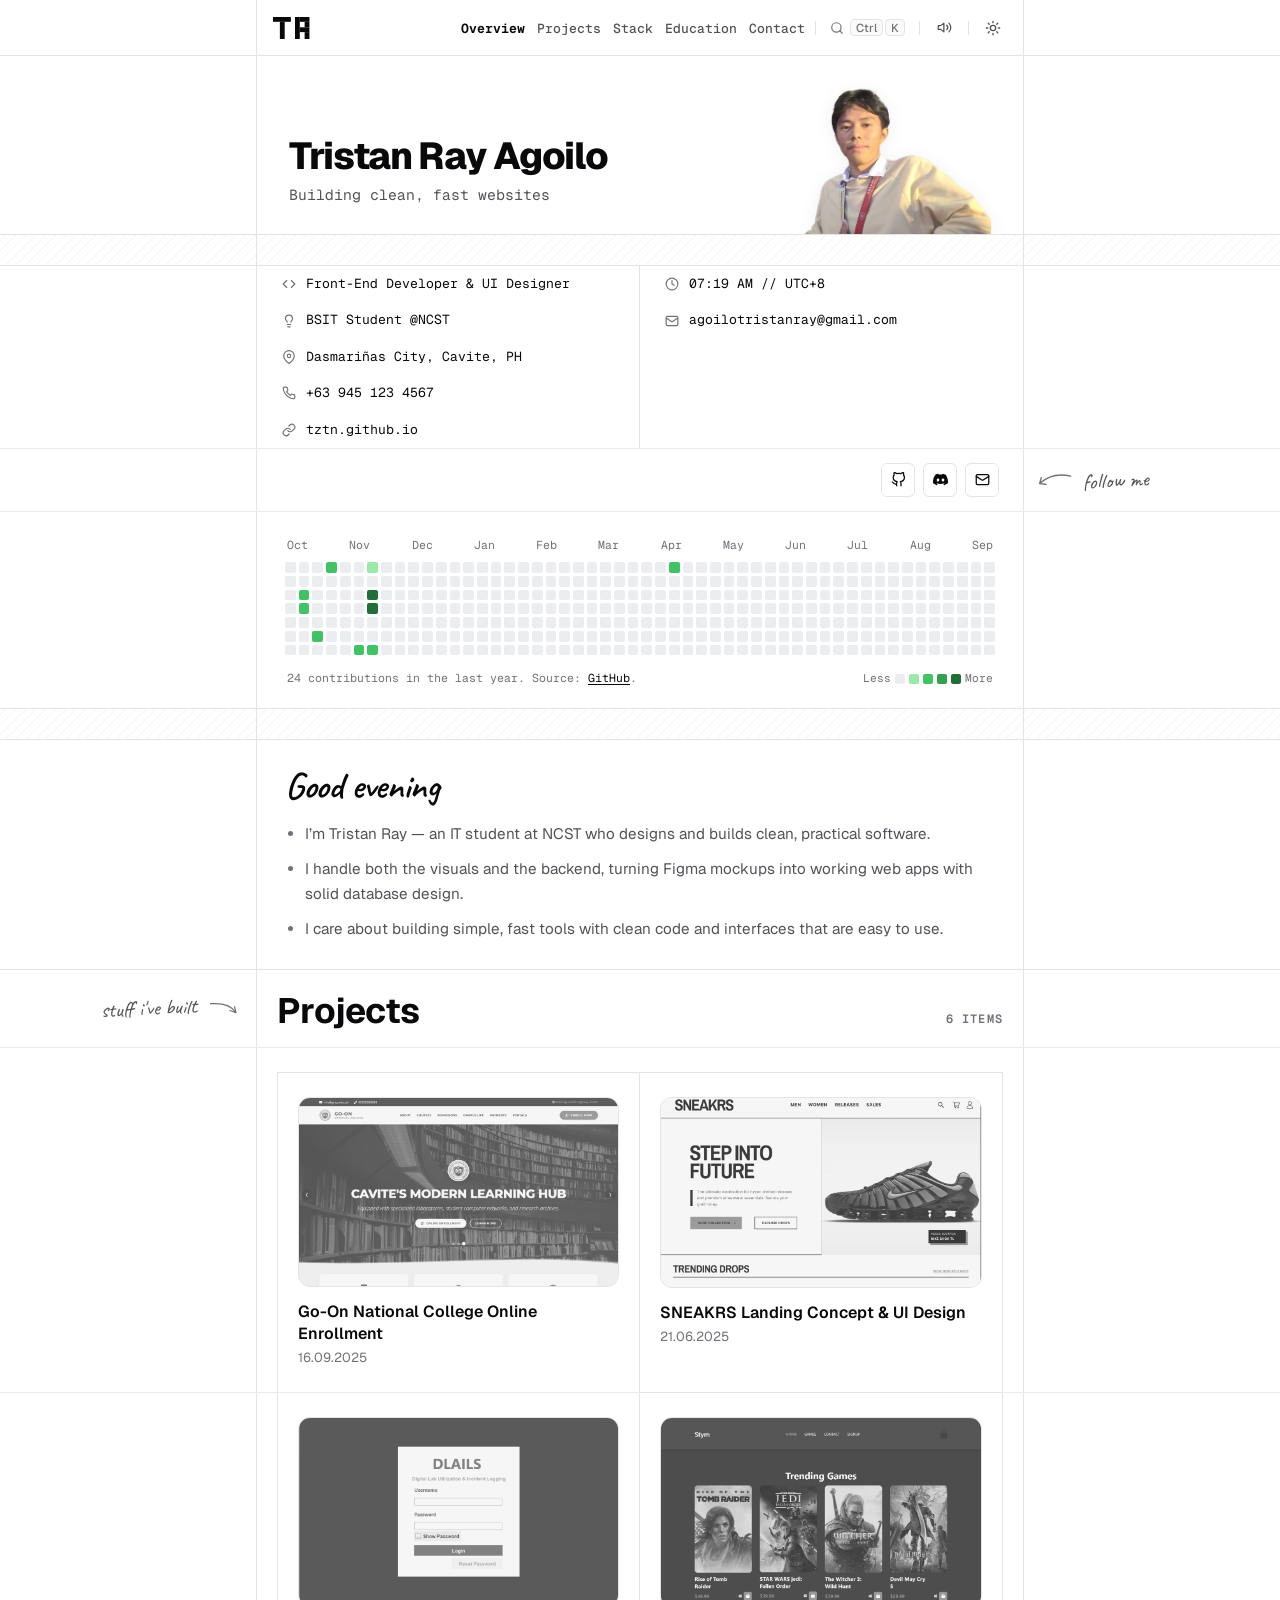
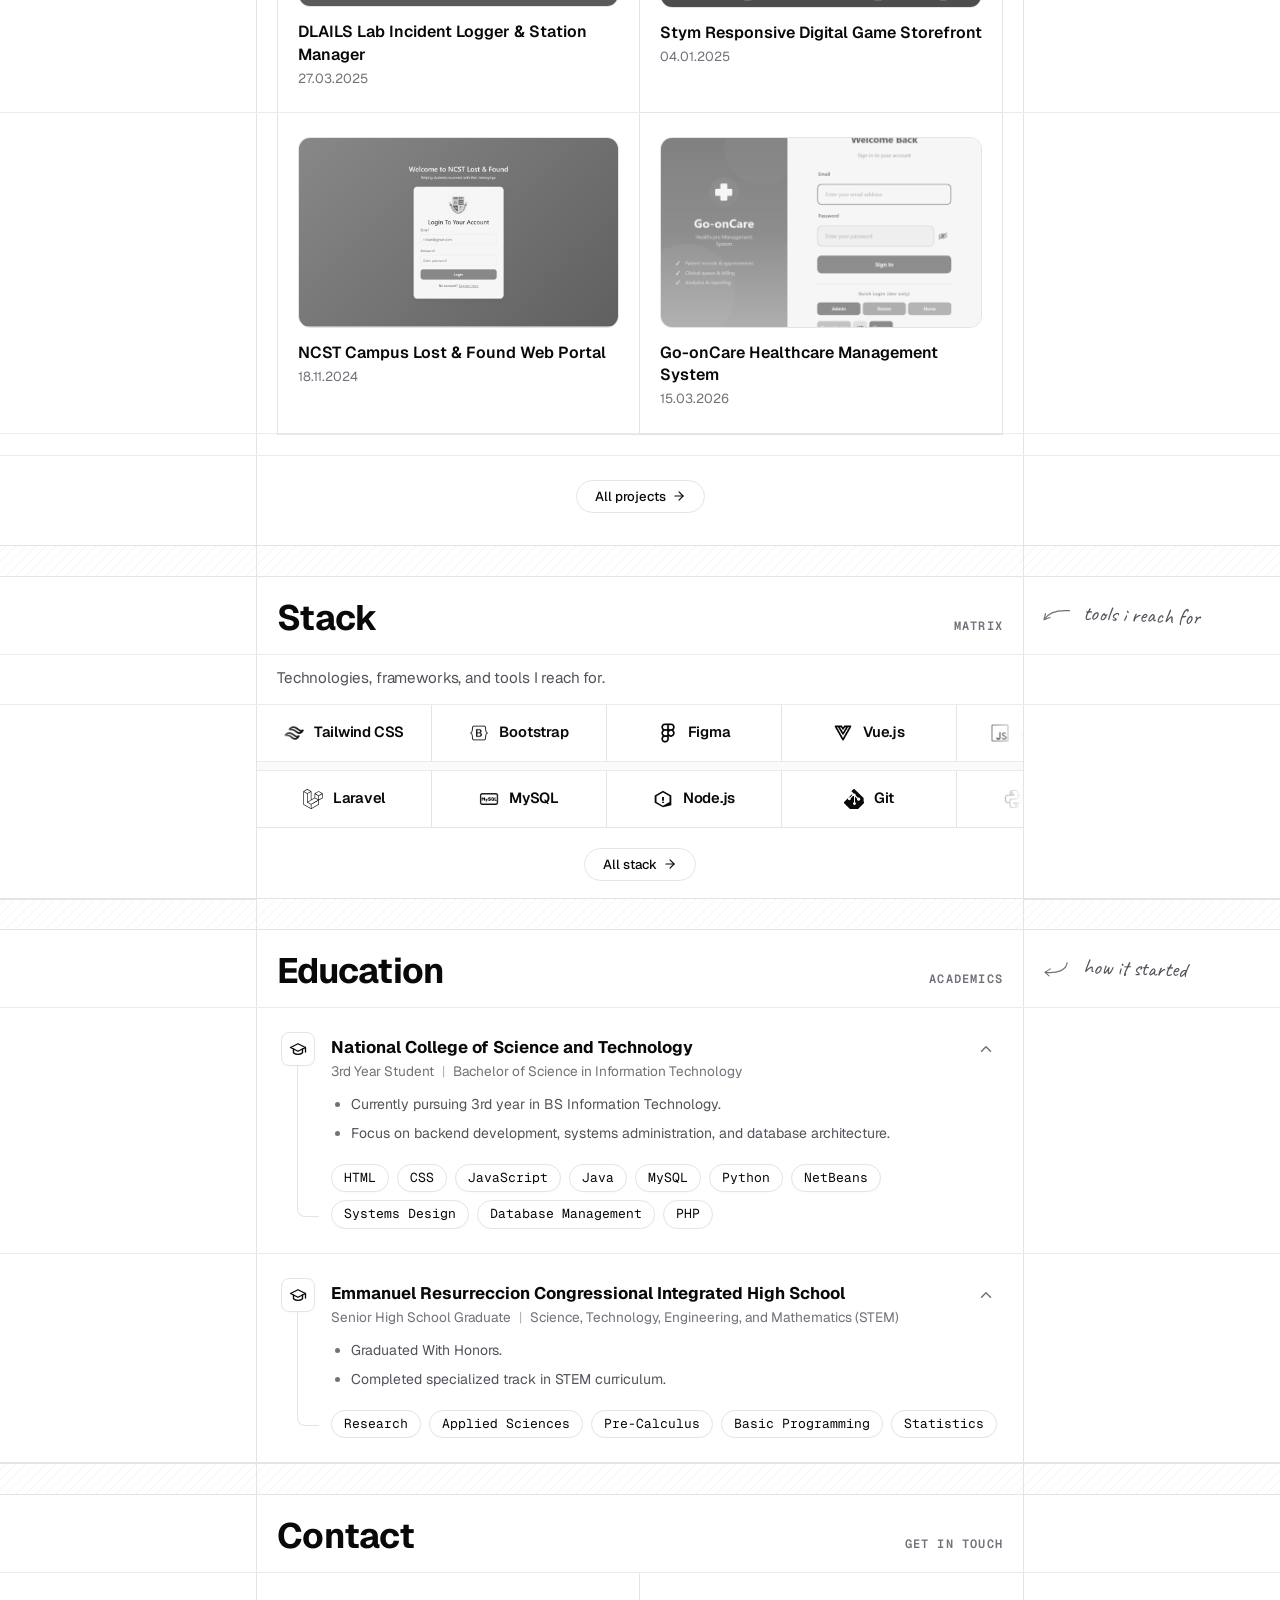
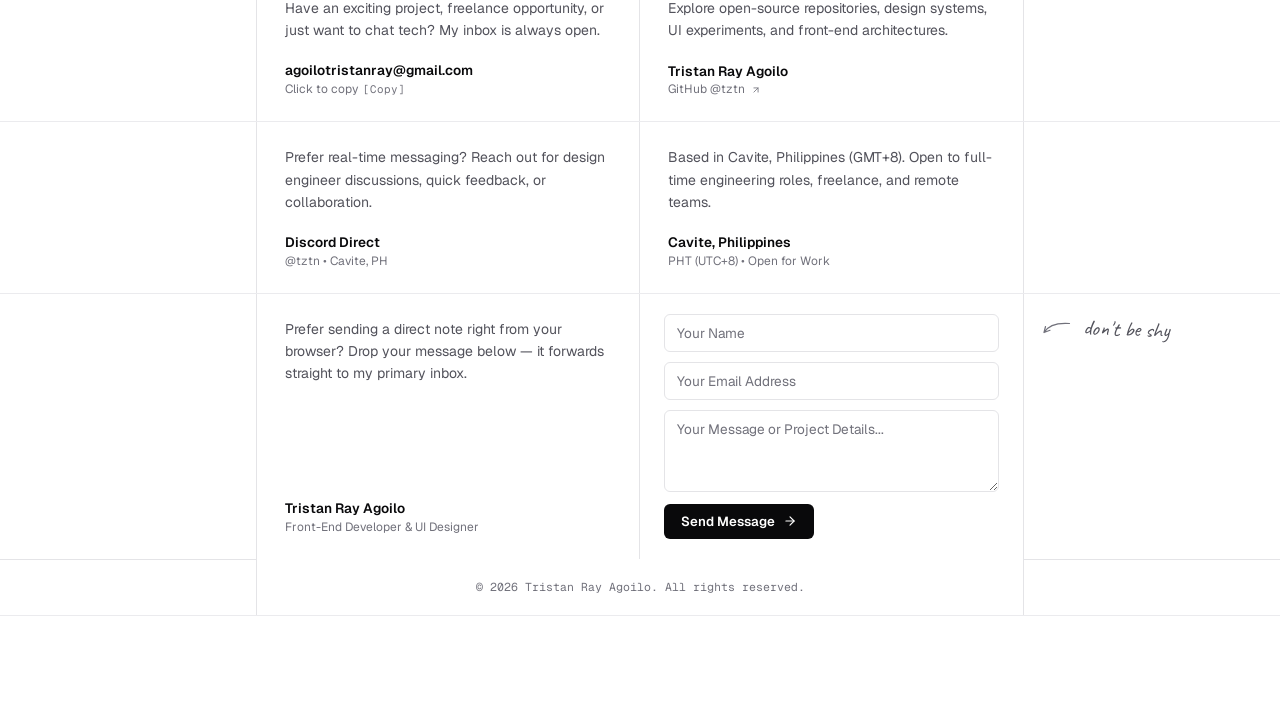
==== commit 2f5362c9: "change ui of stacks section" ====
--- a/index.html
+++ b/index.html
@@ -516,425 +516,276 @@
                         </div>
                     </div>
 
-                    <!-- Moving Brand Logo 4-Layer Marquee Ticker (Exact Match to Image 2 Reference) -->
+                    <!-- Subtitle Box (Matching @ncdai/testimonials-02 Lined Blueprint Style) -->
+                    <div class="stack-sec-subtitle-box">
+                        <p class="stack-sec-subtitle">Technologies, frameworks, and tools I reach for.</p>
+                    </div>
+
+                    <!-- Multi-Row Tech Stack Marquee (Adapted from @ncdai/testimonials-02) -->
                     <div class="stack-marquee-wrapper" id="stack-marquee-wrapper"
-                        title="Click to view all stack details" role="button" tabindex="0">
-                        <!-- Layer 1: Frontend (Moving Left) -->
-                        <div class="stack-marquee-row">
+                        title="Click to view all stack details" role="region" aria-label="Technologies and frameworks marquee">
+
+                        <!-- Row 1: Frontend & UI Systems (Scrolling Left) -->
+                        <div class="stack-marquee-row ncdai-marquee-row">
                             <div class="stack-marquee-track track-left">
                                 <!-- Set 1 -->
-                                <div class="marquee-brand-item">
-                                    <img src="assets/icons/html white.png" alt="HTML" class="stack-svg-icon stack-custom-icon" width="20" height="20" />
-                                    <span class="brand-item-name">HTML</span>
-                                </div>
-                                <div class="marquee-brand-item">
-                                    <img src="assets/icons/css white.png" alt="CSS" class="stack-svg-icon stack-custom-icon" width="20" height="20" />
-                                    <span class="brand-item-name">CSS</span>
-                                </div>
-                                <div class="marquee-brand-item">
-                                    <img src="assets/icons/icons8-javascript-50white.png" alt="JavaScript" class="stack-svg-icon stack-custom-icon" width="20" height="20" />
-                                    <span class="brand-item-name">JavaScript</span>
-                                </div>
-                                <div class="marquee-brand-item">
-                                    <img src="assets/icons/vuejs black.png" alt="Vue.js" class="stack-svg-icon stack-custom-icon" width="20" height="20" />
-                                    <span class="brand-item-name">Vue.js</span>
-                                </div>
-                                <div class="marquee-brand-item">
-                                    <img src="assets/icons/tailwind-css white.png" alt="Tailwind CSS" class="stack-svg-icon stack-custom-icon" width="20" height="20" />
-                                    <span class="brand-item-name">Tailwind CSS</span>
-                                </div>
-                                <div class="marquee-brand-item">
-                                    <img src="assets/icons/bootstrap white.png" alt="Bootstrap" class="stack-svg-icon stack-custom-icon" width="20" height="20" />
-                                    <span class="brand-item-name">Bootstrap</span>
-                                </div>
-                                <div class="marquee-brand-item">
-                                    <img src="assets/icons/figma black.png" alt="Figma" class="stack-svg-icon stack-custom-icon" width="20" height="20" />
-                                    <span class="brand-item-name">Figma</span>
+                                <div class="stack-ncdai-card">
+                                    <span class="stack-card-icon">
+                                        <img src="assets/icons/tailwind-css white.png" alt="Tailwind CSS" class="stack-svg-icon stack-custom-icon" width="20" height="20" loading="lazy" />
+                                    </span>
+                                    <span class="stack-card-name">Tailwind CSS</span>
+                                </div>
+
+                                <div class="stack-ncdai-card">
+                                    <span class="stack-card-icon">
+                                        <img src="assets/icons/bootstrap white.png" alt="Bootstrap" class="stack-svg-icon stack-custom-icon" width="20" height="20" loading="lazy" />
+                                    </span>
+                                    <span class="stack-card-name">Bootstrap</span>
+                                </div>
+
+                                <div class="stack-ncdai-card">
+                                    <span class="stack-card-icon">
+                                        <img src="assets/icons/figma black.png" alt="Figma" class="stack-svg-icon stack-custom-icon" width="20" height="20" loading="lazy" />
+                                    </span>
+                                    <span class="stack-card-name">Figma</span>
+                                </div>
+
+                                <div class="stack-ncdai-card">
+                                    <span class="stack-card-icon">
+                                        <img src="assets/icons/vuejs black.png" alt="Vue.js" class="stack-svg-icon stack-custom-icon" width="20" height="20" loading="lazy" />
+                                    </span>
+                                    <span class="stack-card-name">Vue.js</span>
+                                </div>
+
+                                <div class="stack-ncdai-card">
+                                    <span class="stack-card-icon">
+                                        <img src="assets/icons/icons8-javascript-50white.png" alt="JavaScript" class="stack-svg-icon stack-custom-icon" width="20" height="20" loading="lazy" />
+                                    </span>
+                                    <span class="stack-card-name">JavaScript</span>
+                                </div>
+
+                                <div class="stack-ncdai-card">
+                                    <span class="stack-card-icon">
+                                        <img src="assets/icons/html white.png" alt="HTML5 &amp; CSS3" class="stack-svg-icon stack-custom-icon" width="20" height="20" loading="lazy" />
+                                    </span>
+                                    <span class="stack-card-name">HTML5 &amp; CSS3</span>
+                                </div>
+
+                                <div class="stack-ncdai-card">
+                                    <span class="stack-card-icon">
+                                        <svg class="stack-svg-icon" width="20" height="20" viewBox="0 0 24 24" fill="none"
+                                            stroke="currentColor" stroke-width="1.8" stroke-linecap="round"
+                                            stroke-linejoin="round">
+                                            <circle cx="12" cy="12" r="2.5" fill="currentColor" stroke="none" />
+                                            <ellipse cx="12" cy="12" rx="9.5" ry="3.8" transform="rotate(30 12 12)" />
+                                            <ellipse cx="12" cy="12" rx="9.5" ry="3.8" transform="rotate(-30 12 12)" />
+                                            <ellipse cx="12" cy="12" rx="9.5" ry="3.8" transform="rotate(90 12 12)" />
+                                        </svg>
+                                    </span>
+                                    <span class="stack-card-name">AntiGravity</span>
                                 </div>
 
                                 <!-- Set 2 (Duplicate for Seamless Loop) -->
-                                <div class="marquee-brand-item" aria-hidden="true">
-                                    <img src="assets/icons/html white.png" alt="HTML" class="stack-svg-icon stack-custom-icon" width="20" height="20" />
-                                    <span class="brand-item-name">HTML</span>
-                                </div>
-                                <div class="marquee-brand-item" aria-hidden="true">
-                                    <img src="assets/icons/css white.png" alt="CSS" class="stack-svg-icon stack-custom-icon" width="20" height="20" />
-                                    <span class="brand-item-name">CSS</span>
-                                </div>
-                                <div class="marquee-brand-item" aria-hidden="true">
-                                    <img src="assets/icons/icons8-javascript-50white.png" alt="JavaScript" class="stack-svg-icon stack-custom-icon" width="20" height="20" />
-                                    <span class="brand-item-name">JavaScript</span>
-                                </div>
-                                <div class="marquee-brand-item" aria-hidden="true">
-                                    <img src="assets/icons/vuejs black.png" alt="Vue.js" class="stack-svg-icon stack-custom-icon" width="20" height="20" />
-                                    <span class="brand-item-name">Vue.js</span>
-                                </div>
-                                <div class="marquee-brand-item" aria-hidden="true">
-                                    <img src="assets/icons/tailwind-css white.png" alt="Tailwind CSS" class="stack-svg-icon stack-custom-icon" width="20" height="20" />
-                                    <span class="brand-item-name">Tailwind CSS</span>
-                                </div>
-                                <div class="marquee-brand-item" aria-hidden="true">
-                                    <img src="assets/icons/bootstrap white.png" alt="Bootstrap" class="stack-svg-icon stack-custom-icon" width="20" height="20" />
-                                    <span class="brand-item-name">Bootstrap</span>
-                                </div>
-                                <div class="marquee-brand-item" aria-hidden="true">
-                                    <img src="assets/icons/figma black.png" alt="Figma" class="stack-svg-icon stack-custom-icon" width="20" height="20" />
-                                    <span class="brand-item-name">Figma</span>
-                                </div>
-                            </div>
-                        </div>
-
-                        <!-- Layer 2: Backend & DB (Moving Right) -->
-                        <div class="stack-marquee-row">
+                                <div class="stack-ncdai-card" aria-hidden="true">
+                                    <span class="stack-card-icon">
+                                        <img src="assets/icons/tailwind-css white.png" alt="Tailwind CSS" class="stack-svg-icon stack-custom-icon" width="20" height="20" loading="lazy" />
+                                    </span>
+                                    <span class="stack-card-name">Tailwind CSS</span>
+                                </div>
+
+                                <div class="stack-ncdai-card" aria-hidden="true">
+                                    <span class="stack-card-icon">
+                                        <img src="assets/icons/bootstrap white.png" alt="Bootstrap" class="stack-svg-icon stack-custom-icon" width="20" height="20" loading="lazy" />
+                                    </span>
+                                    <span class="stack-card-name">Bootstrap</span>
+                                </div>
+
+                                <div class="stack-ncdai-card" aria-hidden="true">
+                                    <span class="stack-card-icon">
+                                        <img src="assets/icons/figma black.png" alt="Figma" class="stack-svg-icon stack-custom-icon" width="20" height="20" loading="lazy" />
+                                    </span>
+                                    <span class="stack-card-name">Figma</span>
+                                </div>
+
+                                <div class="stack-ncdai-card" aria-hidden="true">
+                                    <span class="stack-card-icon">
+                                        <img src="assets/icons/vuejs black.png" alt="Vue.js" class="stack-svg-icon stack-custom-icon" width="20" height="20" loading="lazy" />
+                                    </span>
+                                    <span class="stack-card-name">Vue.js</span>
+                                </div>
+
+                                <div class="stack-ncdai-card" aria-hidden="true">
+                                    <span class="stack-card-icon">
+                                        <img src="assets/icons/icons8-javascript-50white.png" alt="JavaScript" class="stack-svg-icon stack-custom-icon" width="20" height="20" loading="lazy" />
+                                    </span>
+                                    <span class="stack-card-name">JavaScript</span>
+                                </div>
+
+                                <div class="stack-ncdai-card" aria-hidden="true">
+                                    <span class="stack-card-icon">
+                                        <img src="assets/icons/html white.png" alt="HTML5 &amp; CSS3" class="stack-svg-icon stack-custom-icon" width="20" height="20" loading="lazy" />
+                                    </span>
+                                    <span class="stack-card-name">HTML5 &amp; CSS3</span>
+                                </div>
+
+                                <div class="stack-ncdai-card" aria-hidden="true">
+                                    <span class="stack-card-icon">
+                                        <svg class="stack-svg-icon" width="20" height="20" viewBox="0 0 24 24" fill="none"
+                                            stroke="currentColor" stroke-width="1.8" stroke-linecap="round"
+                                            stroke-linejoin="round">
+                                            <circle cx="12" cy="12" r="2.5" fill="currentColor" stroke="none" />
+                                            <ellipse cx="12" cy="12" rx="9.5" ry="3.8" transform="rotate(30 12 12)" />
+                                            <ellipse cx="12" cy="12" rx="9.5" ry="3.8" transform="rotate(-30 12 12)" />
+                                            <ellipse cx="12" cy="12" rx="9.5" ry="3.8" transform="rotate(90 12 12)" />
+                                        </svg>
+                                    </span>
+                                    <span class="stack-card-name">AntiGravity</span>
+                                </div>
+                            </div>
+                        </div>
+
+                        <!-- Distinctive Intermediate Divider Strip from @ncdai/testimonials-02 -->
+                        <div class="stack-marquee-divider" aria-hidden="true"></div>
+
+                        <!-- Row 2: Backend, Systems, Tools & Cloud (Scrolling Right) -->
+                        <div class="stack-marquee-row ncdai-marquee-row">
                             <div class="stack-marquee-track track-right">
                                 <!-- Set 1 -->
-                                <div class="marquee-brand-item">
-                                    <svg class="stack-svg-icon" width="20" height="20" viewBox="0 0 24 24"
-                                        fill="currentColor">
-                                        <path
-                                            d="M12 2l10 5.8v11.6L12 22 2 16.4V7.8L12 2zm0 2.3L4.2 8.8v6.9L12 20.2l7.8-4.5V8.8L12 4.3zm-1.1 5.4h2.2v4.5h-2.2V9.7zm0 5.6h2.2v1.5h-2.2v-1.5z" />
-                                    </svg>
-                                    <span class="brand-item-name">Node.js</span>
-                                </div>
-                                <div class="marquee-brand-item">
-                                    <svg class="stack-svg-icon" width="20" height="20" viewBox="0 0 24 24"
-                                        fill="currentColor">
-                                        <path
-                                            d="M7.01 10.207h-.944l-.515 2.648h.838c.556 0 .97-.105 1.242-.314.272-.21.455-.559.55-1.049.092-.47.05-.802-.124-.995-.175-.193-.523-.29-1.047-.29zM12 5.688C5.373 5.688 0 8.514 0 12s5.373 6.313 12 6.313S24 15.486 24 12c0-3.486-5.373-6.312-12-6.312zm-3.26 7.451c-.261.25-.575.438-.917.551-.336.108-.765.164-1.285.164H5.357l-.327 1.681H3.652l1.23-6.326h2.65c.797 0 1.378.209 1.744.628.366.418.476 1.002.33 1.752a2.836 2.836 0 0 1-.305.847c-.143.255-.33.49-.561.703zm4.024.715l.543-2.799c.063-.318.039-.536-.068-.651-.107-.116-.336-.174-.687-.174H11.46l-.704 3.625H9.388l1.23-6.327h1.367l-.327 1.682h1.218c.767 0 1.295.134 1.586.401s.378.7.263 1.299l-.572 2.944h-1.389zm7.597-2.265a2.782 2.782 0 0 1-.305.847c-.143.255-.33.49-.561.703a2.44 2.44 0 0 1-.917.551c-.336.108-.765.164-1.286.164h-1.18l-.327 1.682h-1.378l1.23-6.326h2.649c.797 0 1.378.209 1.744.628.366.417.477 1.001.331 1.751zM17.766 10.207h-.943l-.516 2.648h.838c.557 0 .971-.105 1.242-.314.272-.21.455-.559.551-1.049.092-.47.049-.802-.125-.995s-.524-.29-1.047-.29z" />
-                                    </svg>
-                                    <span class="brand-item-name">PHP</span>
-                                </div>
-                                <div class="marquee-brand-item">
-                                    <svg class="stack-svg-icon" width="20" height="20" viewBox="0 0 24 24"
-                                        fill="currentColor">
-                                        <path
-                                            d="M23.642 5.43a.364.364 0 01.014.1v5.149c0 .135-.073.26-.189.326l-4.323 2.49v4.934a.378.378 0 01-.188.326L9.93 23.949a.316.316 0 01-.066.027c-.008.002-.016.008-.024.01a.348.348 0 01-.192 0c-.011-.002-.02-.008-.03-.012-.02-.008-.042-.014-.062-.025L.533 18.755a.376.376 0 01-.189-.326V2.974c0-.033.005-.066.014-.098.003-.012.01-.02.014-.032a.369.369 0 01.023-.058c.004-.013.015-.022.023-.033l.033-.045c.012-.01.025-.018.037-.027.014-.012.027-.024.041-.034H.53L5.043.05a.375.375 0 01.375 0L9.93 2.647h.002c.015.01.027.021.04.033l.038.027c.013.014.02.03.033.045.008.011.02.021.025.033.01.02.017.038.024.058.003.011.01.021.013.032.01.031.014.064.014.098v9.652l3.76-2.164V5.527c0-.033.004-.066.013-.098.003-.01.01-.02.013-.032a.487.487 0 01.024-.059c.007-.012.018-.02.025-.033.012-.015.021-.03.033-.043.012-.012.025-.02.037-.028.014-.01.026-.023.041-.032h.001l4.513-2.598a.375.375 0 01.375 0l4.513 2.598c.016.01.027.021.042.031.012.01.025.018.036.028.013.014.022.03.034.044.008.012.019.021.024.033.011.02.018.04.024.06.006.01.012.021.015.032zm-.74 5.032V6.179l-1.578.908-2.182 1.256v4.283zm-4.51 7.75v-4.287l-2.147 1.225-6.126 3.498v4.325zM1.093 3.624v14.588l8.273 4.761v-4.325l-4.322-2.445-.002-.003H5.04c-.014-.01-.025-.021-.04-.031-.011-.01-.024-.018-.035-.027l-.001-.002c-.013-.012-.021-.025-.031-.04-.01-.011-.021-.022-.028-.036h-.002c-.008-.014-.013-.031-.02-.047-.006-.016-.014-.027-.018-.043a.49.49 0 01-.008-.057c-.002-.014-.006-.027-.006-.041V5.789l-2.18-1.257zM5.23.81L1.47 2.974l3.76 2.164 3.758-2.164zm1.956 13.505l2.182-1.256V3.624l-1.58.91-2.182 1.255v9.435zm11.581-10.95l-3.76 2.163 3.76 2.163 3.759-2.164zm-.376 4.978L16.21 7.087 14.63 6.18v4.283l2.182 1.256 1.58.908zm-8.65 9.654l5.514-3.148 2.756-1.572-3.757-2.163-4.323 2.489-3.941 2.27z" />
-                                    </svg>
-                                    <span class="brand-item-name">Laravel</span>
-                                </div>
-                                <div class="marquee-brand-item">
-                                    <img src="assets/icons/mysql white.png" alt="MySQL" class="stack-svg-icon stack-custom-icon" width="20" height="20" />
-                                    <span class="brand-item-name">MySQL</span>
-                                </div>
-                                <div class="marquee-brand-item">
-                                    <svg class="stack-svg-icon" width="20" height="20" viewBox="0 0 24 24"
-                                        fill="currentColor">
-                                        <path
-                                            d="M12 2l10 5.8v11.6L12 22 2 16.4V7.8L12 2zm0 2.3L4.2 8.8v6.9L12 20.2l7.8-4.5V8.8L12 4.3zm-1.1 5.4h2.2v4.5h-2.2V9.7zm0 5.6h2.2v1.5h-2.2v-1.5z" />
-                                    </svg>
-                                    <span class="brand-item-name">Node.js</span>
-                                </div>
-                                <div class="marquee-brand-item">
-                                    <svg class="stack-svg-icon" width="20" height="20" viewBox="0 0 24 24"
-                                        fill="currentColor">
-                                        <path
-                                            d="M7.01 10.207h-.944l-.515 2.648h.838c.556 0 .97-.105 1.242-.314.272-.21.455-.559.55-1.049.092-.47.05-.802-.124-.995-.175-.193-.523-.29-1.047-.29zM12 5.688C5.373 5.688 0 8.514 0 12s5.373 6.313 12 6.313S24 15.486 24 12c0-3.486-5.373-6.312-12-6.312zm-3.26 7.451c-.261.25-.575.438-.917.551-.336.108-.765.164-1.285.164H5.357l-.327 1.681H3.652l1.23-6.326h2.65c.797 0 1.378.209 1.744.628.366.418.476 1.002.33 1.752a2.836 2.836 0 0 1-.305.847c-.143.255-.33.49-.561.703zm4.024.715l.543-2.799c.063-.318.039-.536-.068-.651-.107-.116-.336-.174-.687-.174H11.46l-.704 3.625H9.388l1.23-6.327h1.367l-.327 1.682h1.218c.767 0 1.295.134 1.586.401s.378.7.263 1.299l-.572 2.944h-1.389zm7.597-2.265a2.782 2.782 0 0 1-.305.847c-.143.255-.33.49-.561.703a2.44 2.44 0 0 1-.917.551c-.336.108-.765.164-1.286.164h-1.18l-.327 1.682h-1.378l1.23-6.326h2.649c.797 0 1.378.209 1.744.628.366.417.477 1.001.331 1.751zM17.766 10.207h-.943l-.516 2.648h.838c.557 0 .971-.105 1.242-.314.272-.21.455-.559.551-1.049.092-.47.049-.802-.125-.995s-.524-.29-1.047-.29z" />
-                                    </svg>
-                                    <span class="brand-item-name">PHP</span>
-                                </div>
-                                <div class="marquee-brand-item">
-                                    <svg class="stack-svg-icon" width="20" height="20" viewBox="0 0 24 24"
-                                        fill="currentColor">
-                                        <path
-                                            d="M23.642 5.43a.364.364 0 01.014.1v5.149c0 .135-.073.26-.189.326l-4.323 2.49v4.934a.378.378 0 01-.188.326L9.93 23.949a.316.316 0 01-.066.027c-.008.002-.016.008-.024.01a.348.348 0 01-.192 0c-.011-.002-.02-.008-.03-.012-.02-.008-.042-.014-.062-.025L.533 18.755a.376.376 0 01-.189-.326V2.974c0-.033.005-.066.014-.098.003-.012.01-.02.014-.032a.369.369 0 01.023-.058c.004-.013.015-.022.023-.033l.033-.045c.012-.01.025-.018.037-.027.014-.012.027-.024.041-.034H.53L5.043.05a.375.375 0 01.375 0L9.93 2.647h.002c.015.01.027.021.04.033l.038.027c.013.014.02.03.033.045.008.011.02.021.025.033.01.02.017.038.024.058.003.011.01.021.013.032.01.031.014.064.014.098v9.652l3.76-2.164V5.527c0-.033.004-.066.013-.098.003-.01.01-.02.013-.032a.487.487 0 01.024-.059c.007-.012.018-.02.025-.033.012-.015.021-.03.033-.043.012-.012.025-.02.037-.028.014-.01.026-.023.041-.032h.001l4.513-2.598a.375.375 0 01.375 0l4.513 2.598c.016.01.027.021.042.031.012.01.025.018.036.028.013.014.022.03.034.044.008.012.019.021.024.033.011.02.018.04.024.06.006.01.012.021.015.032zm-.74 5.032V6.179l-1.578.908-2.182 1.256v4.283zm-4.51 7.75v-4.287l-2.147 1.225-6.126 3.498v4.325zM1.093 3.624v14.588l8.273 4.761v-4.325l-4.322-2.445-.002-.003H5.04c-.014-.01-.025-.021-.04-.031-.011-.01-.024-.018-.035-.027l-.001-.002c-.013-.012-.021-.025-.031-.04-.01-.011-.021-.022-.028-.036h-.002c-.008-.014-.013-.031-.02-.047-.006-.016-.014-.027-.018-.043a.49.49 0 01-.008-.057c-.002-.014-.006-.027-.006-.041V5.789l-2.18-1.257zM5.23.81L1.47 2.974l3.76 2.164 3.758-2.164zm1.956 13.505l2.182-1.256V3.624l-1.58.91-2.182 1.255v9.435zm11.581-10.95l-3.76 2.163 3.76 2.163 3.759-2.164zm-.376 4.978L16.21 7.087 14.63 6.18v4.283l2.182 1.256 1.58.908zm-8.65 9.654l5.514-3.148 2.756-1.572-3.757-2.163-4.323 2.489-3.941 2.27z" />
-                                    </svg>
-                                    <span class="brand-item-name">Laravel</span>
-                                </div>
-                                <div class="marquee-brand-item">
-                                    <img src="assets/icons/mysql white.png" alt="MySQL" class="stack-svg-icon stack-custom-icon" width="20" height="20" />
-                                    <span class="brand-item-name">MySQL</span>
+                                <div class="stack-ncdai-card">
+                                    <span class="stack-card-icon">
+                                        <svg class="stack-svg-icon" width="20" height="20" viewBox="0 0 24 24" fill="currentColor">
+                                            <path d="M23.642 5.43a.364.364 0 01.014.1v5.149c0 .135-.073.26-.189.326l-4.323 2.49v4.934a.378.378 0 01-.188.326L9.93 23.949a.316.316 0 01-.066.027c-.008.002-.016.008-.024.01a.348.348 0 01-.192 0c-.011-.002-.02-.008-.03-.012-.02-.008-.042-.014-.062-.025L.533 18.755a.376.376 0 01-.189-.326V2.974c0-.033.005-.066.014-.098.003-.012.01-.02.014-.032a.369.369 0 01.023-.058c.004-.013.015-.022.023-.033l.033-.045c.012-.01.025-.018.037-.027.014-.012.027-.024.041-.034H.53L5.043.05a.375.375 0 01.375 0L9.93 2.647h.002c.015.01.027.021.04.033l.038.027c.013.014.02.03.033.045.008.011.02.021.025.033.01.02.017.038.024.058.003.011.01.021.013.032.01.031.014.064.014.098v9.652l3.76-2.164V5.527c0-.033.004-.066.013-.098.003-.01.01-.02.013-.032a.487.487 0 01.024-.059c.007-.012.018-.02.025-.033.012-.015.021-.03.033-.043.012-.012.025-.02.037-.028.014-.01.026-.023.041-.032h.001l4.513-2.598a.375.375 0 01.375 0l4.513 2.598c.016.01.027.021.042.031.012.01.025.018.036.028.013.014.022.03.034.044.008.012.019.021.024.033.011.02.018.04.024.06.006.01.012.021.015.032zm-.74 5.032V6.179l-1.578.908-2.182 1.256v4.283zm-4.51 7.75v-4.287l-2.147 1.225-6.126 3.498v4.325zM1.093 3.624v14.588l8.273 4.761v-4.325l-4.322-2.445-.002-.003H5.04c-.014-.01-.025-.021-.04-.031-.011-.01-.024-.018-.035-.027l-.001-.002c-.013-.012-.021-.025-.031-.04-.01-.011-.021-.022-.028-.036h-.002c-.008-.014-.013-.031-.02-.047-.006-.016-.014-.027-.018-.043a.49.49 0 01-.008-.057c-.002-.014-.006-.027-.006-.041V5.789l-2.18-1.257zM5.23.81L1.47 2.974l3.76 2.164 3.758-2.164zm1.956 13.505l2.182-1.256V3.624l-1.58.91-2.182 1.255v9.435zm11.581-10.95l-3.76 2.163 3.76 2.163 3.759-2.164zm-.376 4.978L16.21 7.087 14.63 6.18v4.283l2.182 1.256 1.58.908zm-8.65 9.654l5.514-3.148 2.756-1.572-3.757-2.163-4.323 2.489-3.941 2.27z" />
+                                        </svg>
+                                    </span>
+                                    <span class="stack-card-name">Laravel</span>
+                                </div>
+
+                                <div class="stack-ncdai-card">
+                                    <span class="stack-card-icon">
+                                        <img src="assets/icons/mysql white.png" alt="MySQL" class="stack-svg-icon stack-custom-icon" width="20" height="20" loading="lazy" />
+                                    </span>
+                                    <span class="stack-card-name">MySQL</span>
+                                </div>
+
+                                <div class="stack-ncdai-card">
+                                    <span class="stack-card-icon">
+                                        <svg class="stack-svg-icon" width="20" height="20" viewBox="0 0 24 24" fill="currentColor">
+                                            <path d="M12 2l10 5.8v11.6L12 22 2 16.4V7.8L12 2zm0 2.3L4.2 8.8v6.9L12 20.2l7.8-4.5V8.8L12 4.3zm-1.1 5.4h2.2v4.5h-2.2V9.7zm0 5.6h2.2v1.5h-2.2v-1.5z" />
+                                        </svg>
+                                    </span>
+                                    <span class="stack-card-name">Node.js</span>
+                                </div>
+
+                                <div class="stack-ncdai-card">
+                                    <span class="stack-card-icon">
+                                        <svg class="stack-svg-icon" width="20" height="20" viewBox="0 0 24 24" fill="currentColor">
+                                            <path d="M23.546 10.93L13.067.452a1.5 1.5 0 0 0-2.124 0L8.835 2.56l2.918 2.918a1.78 1.78 0 0 1 2.253 2.257l2.808 2.809a1.78 1.78 0 0 1 1.942 2.973 1.78 1.78 0 0 1-2.956-1.928l-2.62-2.62v6.852a1.78 1.78 0 0 1 1.157 1.66 1.78 1.78 0 1 1-3.56 0 1.78 1.78 0 0 1 1.258-1.705V8.653a1.78 1.78 0 0 1-1.055-.544L8.06 11.03a1.78 1.78 0 0 1 .15.69 1.78 1.78 0 1 1-1.78-1.78c.243 0 .473.05.682.14L9.99 7.199a1.78 1.78 0 0 1-.502-1.047L.452 15.187a1.5 1.5 0 0 0 0 2.124l10.478 10.478a1.5 1.5 0 0 0 2.124 0l10.492-10.492a1.5 1.5 0 0 0 0-2.367z" />
+                                        </svg>
+                                    </span>
+                                    <span class="stack-card-name">Git</span>
+                                </div>
+
+                                <div class="stack-ncdai-card">
+                                    <span class="stack-card-icon">
+                                        <img src="assets/icons/icons8-python-50white.png" alt="Python" class="stack-svg-icon stack-custom-icon" width="20" height="20" loading="lazy" />
+                                    </span>
+                                    <span class="stack-card-name">Python</span>
+                                </div>
+
+                                <div class="stack-ncdai-card">
+                                    <span class="stack-card-icon">
+                                        <img src="assets/icons/icons8-java-50black.png" alt="Java" class="stack-svg-icon stack-custom-icon" width="20" height="20" loading="lazy" />
+                                    </span>
+                                    <span class="stack-card-name">Java</span>
+                                </div>
+
+                                <div class="stack-ncdai-card">
+                                    <span class="stack-card-icon">
+                                        <svg class="stack-svg-icon" width="20" height="20" viewBox="0 0 24 24" fill="currentColor">
+                                            <path
+                                                d="M6.49 19.04h-.23L5.13 17.9v-.23l1.73-1.71h1.2l.15.15v1.2L6.5 19.04ZM5.13 6.31V6.1l1.13-1.13h.23L8.2 6.68v1.2l-.15.15h-1.2L5.13 6.31Zm9.96 9.09h-1.65l-.14-.13v-3.83c0-.68-.27-1.2-1.1-1.23-.42 0-.9 0-1.43.02l-.07.08v4.96l-.14.14H8.9l-.13-.14V8.73l.13-.14h3.7a2.6 2.6 0 0 1 2.61 2.6v4.08l-.13.14Zm-8.37-2.44H.14L0 12.82v-1.64l.14-.14h6.58l.14.14v1.64l-.14.14Zm17.14 0h-6.58l-.14-.14v-1.64l.14-.14h6.58l.14.14v1.64l-.14.14ZM11.05 6.55V1.64l.14-.14h1.65l.14.14v4.9l-.14.14h-1.65l-.14-.13Zm0 15.81v-4.9l.14-.14h1.65l.14.13v4.91l-.14.14h-1.65l-.14-.14Z" />
+                                        </svg>
+                                    </span>
+                                    <span class="stack-card-name">Netlify</span>
+                                </div>
+
+                                <div class="stack-ncdai-card">
+                                    <span class="stack-card-icon">
+                                        <svg class="stack-svg-icon" width="20" height="20" viewBox="0 0 24 24" fill="currentColor">
+                                            <path
+                                                d="M23.15 2.587L18.21.21a1.494 1.494 0 0 0-1.705.29l-9.46 8.63-4.12-3.128a.999.999 0 0 0-1.276.057L.327 7.261A1 1 0 0 0 .326 8.74L3.899 12 .326 15.26a1 1 0 0 0 .001 1.479L1.65 17.94a.999.999 0 0 0 1.276.057l4.12-3.128 9.46 8.63a1.492 1.492 0 0 0 1.704.29l4.942-2.377A1.5 1.5 0 0 0 24 20.06V3.939a1.5 1.5 0 0 0-.85-1.352zm-5.146 14.861L10.826 12l7.178-5.448v10.896z" />
+                                        </svg>
+                                    </span>
+                                    <span class="stack-card-name">VS Code</span>
                                 </div>
 
                                 <!-- Set 2 (Duplicate for Seamless Loop) -->
-                                <div class="marquee-brand-item" aria-hidden="true">
-                                    <svg class="stack-svg-icon" width="20" height="20" viewBox="0 0 24 24"
-                                        fill="currentColor">
-                                        <path
-                                            d="M12 2l10 5.8v11.6L12 22 2 16.4V7.8L12 2zm0 2.3L4.2 8.8v6.9L12 20.2l7.8-4.5V8.8L12 4.3zm-1.1 5.4h2.2v4.5h-2.2V9.7zm0 5.6h2.2v1.5h-2.2v-1.5z" />
-                                    </svg>
-                                    <span class="brand-item-name">Node.js</span>
-                                </div>
-                                <div class="marquee-brand-item" aria-hidden="true">
-                                    <svg class="stack-svg-icon" width="20" height="20" viewBox="0 0 24 24"
-                                        fill="currentColor">
-                                        <path
-                                            d="M7.01 10.207h-.944l-.515 2.648h.838c.556 0 .97-.105 1.242-.314.272-.21.455-.559.55-1.049.092-.47.05-.802-.124-.995-.175-.193-.523-.29-1.047-.29zM12 5.688C5.373 5.688 0 8.514 0 12s5.373 6.313 12 6.313S24 15.486 24 12c0-3.486-5.373-6.312-12-6.312zm-3.26 7.451c-.261.25-.575.438-.917.551-.336.108-.765.164-1.285.164H5.357l-.327 1.681H3.652l1.23-6.326h2.65c.797 0 1.378.209 1.744.628.366.418.476 1.002.33 1.752a2.836 2.836 0 0 1-.305.847c-.143.255-.33.49-.561.703zm4.024.715l.543-2.799c.063-.318.039-.536-.068-.651-.107-.116-.336-.174-.687-.174H11.46l-.704 3.625H9.388l1.23-6.327h1.367l-.327 1.682h1.218c.767 0 1.295.134 1.586.401s.378.7.263 1.299l-.572 2.944h-1.389zm7.597-2.265a2.782 2.782 0 0 1-.305.847c-.143.255-.33.49-.561.703a2.44 2.44 0 0 1-.917.551c-.336.108-.765.164-1.286.164h-1.18l-.327 1.682h-1.378l1.23-6.326h2.649c.797 0 1.378.209 1.744.628.366.417.477 1.001.331 1.751zM17.766 10.207h-.943l-.516 2.648h.838c.557 0 .971-.105 1.242-.314.272-.21.455-.559.551-1.049.092-.47.049-.802-.125-.995s-.524-.29-1.047-.29z" />
-                                    </svg>
-                                    <span class="brand-item-name">PHP</span>
-                                </div>
-                                <div class="marquee-brand-item" aria-hidden="true">
-                                    <svg class="stack-svg-icon" width="20" height="20" viewBox="0 0 24 24"
-                                        fill="currentColor">
-                                        <path
-                                            d="M23.642 5.43a.364.364 0 01.014.1v5.149c0 .135-.073.26-.189.326l-4.323 2.49v4.934a.378.378 0 01-.188.326L9.93 23.949a.316.316 0 01-.066.027c-.008.002-.016.008-.024.01a.348.348 0 01-.192 0c-.011-.002-.02-.008-.03-.012-.02-.008-.042-.014-.062-.025L.533 18.755a.376.376 0 01-.189-.326V2.974c0-.033.005-.066.014-.098.003-.012.01-.02.014-.032a.369.369 0 01.023-.058c.004-.013.015-.022.023-.033l.033-.045c.012-.01.025-.018.037-.027.014-.012.027-.024.041-.034H.53L5.043.05a.375.375 0 01.375 0L9.93 2.647h.002c.015.01.027.021.04.033l.038.027c.013.014.02.03.033.045.008.011.02.021.025.033.01.02.017.038.024.058.003.011.01.021.013.032.01.031.014.064.014.098v9.652l3.76-2.164V5.527c0-.033.004-.066.013-.098.003-.01.01-.02.013-.032a.487.487 0 01.024-.059c.007-.012.018-.02.025-.033.012-.015.021-.03.033-.043.012-.012.025-.02.037-.028.014-.01.026-.023.041-.032h.001l4.513-2.598a.375.375 0 01.375 0l4.513 2.598c.016.01.027.021.042.031.012.01.025.018.036.028.013.014.022.03.034.044.008.012.019.021.024.033.011.02.018.04.024.06.006.01.012.021.015.032zm-.74 5.032V6.179l-1.578.908-2.182 1.256v4.283zm-4.51 7.75v-4.287l-2.147 1.225-6.126 3.498v4.325zM1.093 3.624v14.588l8.273 4.761v-4.325l-4.322-2.445-.002-.003H5.04c-.014-.01-.025-.021-.04-.031-.011-.01-.024-.018-.035-.027l-.001-.002c-.013-.012-.021-.025-.031-.04-.01-.011-.021-.022-.028-.036h-.002c-.008-.014-.013-.031-.02-.047-.006-.016-.014-.027-.018-.043a.49.49 0 01-.008-.057c-.002-.014-.006-.027-.006-.041V5.789l-2.18-1.257zM5.23.81L1.47 2.974l3.76 2.164 3.758-2.164zm1.956 13.505l2.182-1.256V3.624l-1.58.91-2.182 1.255v9.435zm11.581-10.95l-3.76 2.163 3.76 2.163 3.759-2.164zm-.376 4.978L16.21 7.087 14.63 6.18v4.283l2.182 1.256 1.58.908zm-8.65 9.654l5.514-3.148 2.756-1.572-3.757-2.163-4.323 2.489-3.941 2.27z" />
-                                    </svg>
-                                    <span class="brand-item-name">Laravel</span>
-                                </div>
-                                <div class="marquee-brand-item" aria-hidden="true">
-                                    <img src="assets/icons/mysql white.png" alt="MySQL" class="stack-svg-icon stack-custom-icon" width="20" height="20" />
-                                    <span class="brand-item-name">MySQL</span>
-                                </div>
-                                <div class="marquee-brand-item" aria-hidden="true">
-                                    <svg class="stack-svg-icon" width="20" height="20" viewBox="0 0 24 24"
-                                        fill="currentColor">
-                                        <path
-                                            d="M12 2l10 5.8v11.6L12 22 2 16.4V7.8L12 2zm0 2.3L4.2 8.8v6.9L12 20.2l7.8-4.5V8.8L12 4.3zm-1.1 5.4h2.2v4.5h-2.2V9.7zm0 5.6h2.2v1.5h-2.2v-1.5z" />
-                                    </svg>
-                                    <span class="brand-item-name">Node.js</span>
-                                </div>
-                                <div class="marquee-brand-item" aria-hidden="true">
-                                    <svg class="stack-svg-icon" width="20" height="20" viewBox="0 0 24 24"
-                                        fill="currentColor">
-                                        <path
-                                            d="M7.01 10.207h-.944l-.515 2.648h.838c.556 0 .97-.105 1.242-.314.272-.21.455-.559.55-1.049.092-.47.05-.802-.124-.995-.175-.193-.523-.29-1.047-.29zM12 5.688C5.373 5.688 0 8.514 0 12s5.373 6.313 12 6.313S24 15.486 24 12c0-3.486-5.373-6.312-12-6.312zm-3.26 7.451c-.261.25-.575.438-.917.551-.336.108-.765.164-1.285.164H5.357l-.327 1.681H3.652l1.23-6.326h2.65c.797 0 1.378.209 1.744.628.366.418.476 1.002.33 1.752a2.836 2.836 0 0 1-.305.847c-.143.255-.33.49-.561.703zm4.024.715l.543-2.799c.063-.318.039-.536-.068-.651-.107-.116-.336-.174-.687-.174H11.46l-.704 3.625H9.388l1.23-6.327h1.367l-.327 1.682h1.218c.767 0 1.295.134 1.586.401s.378.7.263 1.299l-.572 2.944h-1.389zm7.597-2.265a2.782 2.782 0 0 1-.305.847c-.143.255-.33.49-.561.703a2.44 2.44 0 0 1-.917.551c-.336.108-.765.164-1.286.164h-1.18l-.327 1.682h-1.378l1.23-6.326h2.649c.797 0 1.378.209 1.744.628.366.417.477 1.001.331 1.751zM17.766 10.207h-.943l-.516 2.648h.838c.557 0 .971-.105 1.242-.314.272-.21.455-.559.551-1.049.092-.47.049-.802-.125-.995s-.524-.29-1.047-.29z" />
-                                    </svg>
-                                    <span class="brand-item-name">PHP</span>
-                                </div>
-                                <div class="marquee-brand-item" aria-hidden="true">
-                                    <svg class="stack-svg-icon" width="20" height="20" viewBox="0 0 24 24"
-                                        fill="currentColor">
-                                        <path
-                                            d="M23.642 5.43a.364.364 0 01.014.1v5.149c0 .135-.073.26-.189.326l-4.323 2.49v4.934a.378.378 0 01-.188.326L9.93 23.949a.316.316 0 01-.066.027c-.008.002-.016.008-.024.01a.348.348 0 01-.192 0c-.011-.002-.02-.008-.03-.012-.02-.008-.042-.014-.062-.025L.533 18.755a.376.376 0 01-.189-.326V2.974c0-.033.005-.066.014-.098.003-.012.01-.02.014-.032a.369.369 0 01.023-.058c.004-.013.015-.022.023-.033l.033-.045c.012-.01.025-.018.037-.027.014-.012.027-.024.041-.034H.53L5.043.05a.375.375 0 01.375 0L9.93 2.647h.002c.015.01.027.021.04.033l.038.027c.013.014.02.03.033.045.008.011.02.021.025.033.01.02.017.038.024.058.003.011.01.021.013.032.01.031.014.064.014.098v9.652l3.76-2.164V5.527c0-.033.004-.066.013-.098.003-.01.01-.02.013-.032a.487.487 0 01.024-.059c.007-.012.018-.02.025-.033.012-.015.021-.03.033-.043.012-.012.025-.02.037-.028.014-.01.026-.023.041-.032h.001l4.513-2.598a.375.375 0 01.375 0l4.513 2.598c.016.01.027.021.042.031.012.01.025.018.036.028.013.014.022.03.034.044.008.012.019.021.024.033.011.02.018.04.024.06.006.01.012.021.015.032zm-.74 5.032V6.179l-1.578.908-2.182 1.256v4.283zm-4.51 7.75v-4.287l-2.147 1.225-6.126 3.498v4.325zM1.093 3.624v14.588l8.273 4.761v-4.325l-4.322-2.445-.002-.003H5.04c-.014-.01-.025-.021-.04-.031-.011-.01-.024-.018-.035-.027l-.001-.002c-.013-.012-.021-.025-.031-.04-.01-.011-.021-.022-.028-.036h-.002c-.008-.014-.013-.031-.02-.047-.006-.016-.014-.027-.018-.043a.49.49 0 01-.008-.057c-.002-.014-.006-.027-.006-.041V5.789l-2.18-1.257zM5.23.81L1.47 2.974l3.76 2.164 3.758-2.164zm1.956 13.505l2.182-1.256V3.624l-1.58.91-2.182 1.255v9.435zm11.581-10.95l-3.76 2.163 3.76 2.163 3.759-2.164zm-.376 4.978L16.21 7.087 14.63 6.18v4.283l2.182 1.256 1.58.908zm-8.65 9.654l5.514-3.148 2.756-1.572-3.757-2.163-4.323 2.489-3.941 2.27z" />
-                                    </svg>
-                                    <span class="brand-item-name">Laravel</span>
-                                </div>
-                                <div class="marquee-brand-item" aria-hidden="true">
-                                    <img src="assets/icons/mysql white.png" alt="MySQL" class="stack-svg-icon stack-custom-icon" width="20" height="20" />
-                                    <span class="brand-item-name">MySQL</span>
-                                </div>
-                            </div>
-                        </div>
-
-                        <!-- Layer 3: Core & Systems (Moving Left) -->
-                        <div class="stack-marquee-row">
-                            <div class="stack-marquee-track track-left-fast">
-                                <!-- Set 1 -->
-                                <div class="marquee-brand-item">
-                                    <img src="assets/icons/icons8-python-50white.png" alt="Python" class="stack-svg-icon stack-custom-icon" width="20" height="20" />
-                                    <span class="brand-item-name">Python</span>
-                                </div>
-                                <div class="marquee-brand-item">
-                                    <img src="assets/icons/icons8-java-50black.png" alt="Java" class="stack-svg-icon stack-custom-icon" width="20" height="20" />
-                                    <span class="brand-item-name">Java</span>
-                                </div>
-                                <div class="marquee-brand-item">
-                                    <img src="assets/icons/c++ white.png" alt="C++" class="stack-svg-icon stack-custom-icon" width="20" height="20" />
-                                    <span class="brand-item-name">C++</span>
-                                </div>
-                                <div class="marquee-brand-item">
-                                    <svg class="stack-svg-icon" width="20" height="20" viewBox="0 0 24 24"
-                                        fill="currentColor">
-                                        <path
-                                            d="M23.546 10.93L13.067.452a1.5 1.5 0 0 0-2.124 0L8.835 2.56l2.918 2.918a1.78 1.78 0 0 1 2.253 2.257l2.808 2.809a1.78 1.78 0 0 1 1.942 2.973 1.78 1.78 0 0 1-2.956-1.928l-2.62-2.62v6.852a1.78 1.78 0 0 1 1.157 1.66 1.78 1.78 0 1 1-3.56 0 1.78 1.78 0 0 1 1.258-1.705V8.653a1.78 1.78 0 0 1-1.055-.544L8.06 11.03a1.78 1.78 0 0 1 .15.69 1.78 1.78 0 1 1-1.78-1.78c.243 0 .473.05.682.14L9.99 7.199a1.78 1.78 0 0 1-.502-1.047L.452 15.187a1.5 1.5 0 0 0 0 2.124l10.478 10.478a1.5 1.5 0 0 0 2.124 0l10.492-10.492a1.5 1.5 0 0 0 0-2.367z" />
-                                    </svg>
-                                    <span class="brand-item-name">Git</span>
-                                </div>
-                                <div class="marquee-brand-item">
-                                    <img src="assets/icons/icons8-python-50white.png" alt="Python" class="stack-svg-icon stack-custom-icon" width="20" height="20" />
-                                    <span class="brand-item-name">Python</span>
-                                </div>
-                                <div class="marquee-brand-item">
-                                    <img src="assets/icons/icons8-java-50black.png" alt="Java" class="stack-svg-icon stack-custom-icon" width="20" height="20" />
-                                    <span class="brand-item-name">Java</span>
-                                </div>
-                                <div class="marquee-brand-item">
-                                    <img src="assets/icons/c++ white.png" alt="C++" class="stack-svg-icon stack-custom-icon" width="20" height="20" />
-                                    <span class="brand-item-name">C++</span>
-                                </div>
-                                <div class="marquee-brand-item">
-                                    <svg class="stack-svg-icon" width="20" height="20" viewBox="0 0 24 24"
-                                        fill="currentColor">
-                                        <path
-                                            d="M23.546 10.93L13.067.452a1.5 1.5 0 0 0-2.124 0L8.835 2.56l2.918 2.918a1.78 1.78 0 0 1 2.253 2.257l2.808 2.809a1.78 1.78 0 0 1 1.942 2.973 1.78 1.78 0 0 1-2.956-1.928l-2.62-2.62v6.852a1.78 1.78 0 0 1 1.157 1.66 1.78 1.78 0 1 1-3.56 0 1.78 1.78 0 0 1 1.258-1.705V8.653a1.78 1.78 0 0 1-1.055-.544L8.06 11.03a1.78 1.78 0 0 1 .15.69 1.78 1.78 0 1 1-1.78-1.78c.243 0 .473.05.682.14L9.99 7.199a1.78 1.78 0 0 1-.502-1.047L.452 15.187a1.5 1.5 0 0 0 0 2.124l10.478 10.478a1.5 1.5 0 0 0 2.124 0l10.492-10.492a1.5 1.5 0 0 0 0-2.367z" />
-                                    </svg>
-                                    <span class="brand-item-name">Git</span>
-                                </div>
-
-                                <!-- Set 2 (Duplicate for Seamless Loop) -->
-                                <div class="marquee-brand-item" aria-hidden="true">
-                                    <img src="assets/icons/icons8-python-50white.png" alt="Python" class="stack-svg-icon stack-custom-icon" width="20" height="20" />
-                                    <span class="brand-item-name">Python</span>
-                                </div>
-                                <div class="marquee-brand-item" aria-hidden="true">
-                                    <img src="assets/icons/icons8-java-50black.png" alt="Java" class="stack-svg-icon stack-custom-icon" width="20" height="20" />
-                                    <span class="brand-item-name">Java</span>
-                                </div>
-                                <div class="marquee-brand-item" aria-hidden="true">
-                                    <img src="assets/icons/c++ white.png" alt="C++" class="stack-svg-icon stack-custom-icon" width="20" height="20" />
-                                    <span class="brand-item-name">C++</span>
-                                </div>
-                                <div class="marquee-brand-item" aria-hidden="true">
-                                    <svg class="stack-svg-icon" width="20" height="20" viewBox="0 0 24 24"
-                                        fill="currentColor">
-                                        <path
-                                            d="M23.546 10.93L13.067.452a1.5 1.5 0 0 0-2.124 0L8.835 2.56l2.918 2.918a1.78 1.78 0 0 1 2.253 2.257l2.808 2.809a1.78 1.78 0 0 1 1.942 2.973 1.78 1.78 0 0 1-2.956-1.928l-2.62-2.62v6.852a1.78 1.78 0 0 1 1.157 1.66 1.78 1.78 0 1 1-3.56 0 1.78 1.78 0 0 1 1.258-1.705V8.653a1.78 1.78 0 0 1-1.055-.544L8.06 11.03a1.78 1.78 0 0 1 .15.69 1.78 1.78 0 1 1-1.78-1.78c.243 0 .473.05.682.14L9.99 7.199a1.78 1.78 0 0 1-.502-1.047L.452 15.187a1.5 1.5 0 0 0 0 2.124l10.478 10.478a1.5 1.5 0 0 0 2.124 0l10.492-10.492a1.5 1.5 0 0 0 0-2.367z" />
-                                    </svg>
-                                    <span class="brand-item-name">Git</span>
-                                </div>
-                                <div class="marquee-brand-item" aria-hidden="true">
-                                    <img src="assets/icons/icons8-python-50white.png" alt="Python" class="stack-svg-icon stack-custom-icon" width="20" height="20" />
-                                    <span class="brand-item-name">Python</span>
-                                </div>
-                                <div class="marquee-brand-item" aria-hidden="true">
-                                    <img src="assets/icons/icons8-java-50black.png" alt="Java" class="stack-svg-icon stack-custom-icon" width="20" height="20" />
-                                    <span class="brand-item-name">Java</span>
-                                </div>
-                                <div class="marquee-brand-item" aria-hidden="true">
-                                    <img src="assets/icons/c++ white.png" alt="C++" class="stack-svg-icon stack-custom-icon" width="20" height="20" />
-                                    <span class="brand-item-name">C++</span>
-                                </div>
-                                <div class="marquee-brand-item" aria-hidden="true">
-                                    <svg class="stack-svg-icon" width="20" height="20" viewBox="0 0 24 24"
-                                        fill="currentColor">
-                                        <path
-                                            d="M23.546 10.93L13.067.452a1.5 1.5 0 0 0-2.124 0L8.835 2.56l2.918 2.918a1.78 1.78 0 0 1 2.253 2.257l2.808 2.809a1.78 1.78 0 0 1 1.942 2.973 1.78 1.78 0 0 1-2.956-1.928l-2.62-2.62v6.852a1.78 1.78 0 0 1 1.157 1.66 1.78 1.78 0 1 1-3.56 0 1.78 1.78 0 0 1 1.258-1.705V8.653a1.78 1.78 0 0 1-1.055-.544L8.06 11.03a1.78 1.78 0 0 1 .15.69 1.78 1.78 0 1 1-1.78-1.78c.243 0 .473.05.682.14L9.99 7.199a1.78 1.78 0 0 1-.502-1.047L.452 15.187a1.5 1.5 0 0 0 0 2.124l10.478 10.478a1.5 1.5 0 0 0 2.124 0l10.492-10.492a1.5 1.5 0 0 0 0-2.367z" />
-                                    </svg>
-                                    <span class="brand-item-name">Git</span>
-                                </div>
-                            </div>
-                        </div>
-
-                        <!-- Layer 4: Tools & Deploy (Moving Right) -->
-                        <div class="stack-marquee-row">
-                            <div class="stack-marquee-track track-right-fast">
-                                <!-- Set 1 -->
-                                <div class="marquee-brand-item">
-                                    <svg class="stack-svg-icon" width="20" height="20" viewBox="0 0 24 24"
-                                        fill="currentColor">
-                                        <path
-                                            d="M23.15 2.587L18.21.21a1.494 1.494 0 0 0-1.705.29l-9.46 8.63-4.12-3.128a.999.999 0 0 0-1.276.057L.327 7.261A1 1 0 0 0 .326 8.74L3.899 12 .326 15.26a1 1 0 0 0 .001 1.479L1.65 17.94a.999.999 0 0 0 1.276.057l4.12-3.128 9.46 8.63a1.492 1.492 0 0 0 1.704.29l4.942-2.377A1.5 1.5 0 0 0 24 20.06V3.939a1.5 1.5 0 0 0-.85-1.352zm-5.146 14.861L10.826 12l7.178-5.448v10.896z" />
-                                    </svg>
-                                    <span class="brand-item-name">VS Code</span>
-                                </div>
-                                <div class="marquee-brand-item">
-                                    <svg class="stack-svg-icon" width="20" height="20" viewBox="0 0 24 24" fill="none"
-                                        stroke="currentColor" stroke-width="1.8" stroke-linecap="round"
-                                        stroke-linejoin="round">
-                                        <circle cx="12" cy="12" r="2.5" fill="currentColor" stroke="none" />
-                                        <ellipse cx="12" cy="12" rx="9.5" ry="3.8" transform="rotate(30 12 12)" />
-                                        <ellipse cx="12" cy="12" rx="9.5" ry="3.8" transform="rotate(-30 12 12)" />
-                                        <ellipse cx="12" cy="12" rx="9.5" ry="3.8" transform="rotate(90 12 12)" />
-                                    </svg>
-                                    <span class="brand-item-name">AntiGravity</span>
-                                </div>
-                                <div class="marquee-brand-item">
-                                    <svg class="stack-svg-icon" width="20" height="20" viewBox="0 0 24 24"
-                                        fill="currentColor">
-                                        <path d="m12 1 12 21H0L12 1z" />
-                                    </svg>
-                                    <span class="brand-item-name">Vercel</span>
-                                </div>
-                                <div class="marquee-brand-item">
-                                    <svg class="stack-svg-icon" width="20" height="20" viewBox="0 0 24 24"
-                                        fill="currentColor">
-                                        <path
-                                            d="M6.49 19.04h-.23L5.13 17.9v-.23l1.73-1.71h1.2l.15.15v1.2L6.5 19.04ZM5.13 6.31V6.1l1.13-1.13h.23L8.2 6.68v1.2l-.15.15h-1.2L5.13 6.31Zm9.96 9.09h-1.65l-.14-.13v-3.83c0-.68-.27-1.2-1.1-1.23-.42 0-.9 0-1.43.02l-.07.08v4.96l-.14.14H8.9l-.13-.14V8.73l.13-.14h3.7a2.6 2.6 0 0 1 2.61 2.6v4.08l-.13.14Zm-8.37-2.44H.14L0 12.82v-1.64l.14-.14h6.58l.14.14v1.64l-.14.14Zm17.14 0h-6.58l-.14-.14v-1.64l.14-.14h6.58l.14.14v1.64l-.14.14ZM11.05 6.55V1.64l.14-.14h1.65l.14.14v4.9l-.14.14h-1.65l-.14-.13Zm0 15.81v-4.9l.14-.14h1.65l.14.13v4.91l-.14.14h-1.65l-.14-.14Z" />
-                                    </svg>
-                                    <span class="brand-item-name">Netlify</span>
-                                </div>
-                                <div class="marquee-brand-item">
-                                    <svg class="stack-svg-icon" width="20" height="20" viewBox="0 0 24 24"
-                                        fill="currentColor">
-                                        <path
-                                            d="M23.15 2.587L18.21.21a1.494 1.494 0 0 0-1.705.29l-9.46 8.63-4.12-3.128a.999.999 0 0 0-1.276.057L.327 7.261A1 1 0 0 0 .326 8.74L3.899 12 .326 15.26a1 1 0 0 0 .001 1.479L1.65 17.94a.999.999 0 0 0 1.276.057l4.12-3.128 9.46 8.63a1.492 1.492 0 0 0 1.704.29l4.942-2.377A1.5 1.5 0 0 0 24 20.06V3.939a1.5 1.5 0 0 0-.85-1.352zm-5.146 14.861L10.826 12l7.178-5.448v10.896z" />
-                                    </svg>
-                                    <span class="brand-item-name">VS Code</span>
-                                </div>
-                                <div class="marquee-brand-item">
-                                    <svg class="stack-svg-icon" width="20" height="20" viewBox="0 0 24 24" fill="none"
-                                        stroke="currentColor" stroke-width="1.8" stroke-linecap="round"
-                                        stroke-linejoin="round">
-                                        <circle cx="12" cy="12" r="2.5" fill="currentColor" stroke="none" />
-                                        <ellipse cx="12" cy="12" rx="9.5" ry="3.8" transform="rotate(30 12 12)" />
-                                        <ellipse cx="12" cy="12" rx="9.5" ry="3.8" transform="rotate(-30 12 12)" />
-                                        <ellipse cx="12" cy="12" rx="9.5" ry="3.8" transform="rotate(90 12 12)" />
-                                    </svg>
-                                    <span class="brand-item-name">AntiGravity</span>
-                                </div>
-                                <div class="marquee-brand-item">
-                                    <svg class="stack-svg-icon" width="20" height="20" viewBox="0 0 24 24"
-                                        fill="currentColor">
-                                        <path d="m12 1 12 21H0L12 1z" />
-                                    </svg>
-                                    <span class="brand-item-name">Vercel</span>
-                                </div>
-                                <div class="marquee-brand-item">
-                                    <svg class="stack-svg-icon" width="20" height="20" viewBox="0 0 24 24"
-                                        fill="currentColor">
-                                        <path
-                                            d="M6.49 19.04h-.23L5.13 17.9v-.23l1.73-1.71h1.2l.15.15v1.2L6.5 19.04ZM5.13 6.31V6.1l1.13-1.13h.23L8.2 6.68v1.2l-.15.15h-1.2L5.13 6.31Zm9.96 9.09h-1.65l-.14-.13v-3.83c0-.68-.27-1.2-1.1-1.23-.42 0-.9 0-1.43.02l-.07.08v4.96l-.14.14H8.9l-.13-.14V8.73l.13-.14h3.7a2.6 2.6 0 0 1 2.61 2.6v4.08l-.13.14Zm-8.37-2.44H.14L0 12.82v-1.64l.14-.14h6.58l.14.14v1.64l-.14.14Zm17.14 0h-6.58l-.14-.14v-1.64l.14-.14h6.58l.14.14v1.64l-.14.14ZM11.05 6.55V1.64l.14-.14h1.65l.14.14v4.9l-.14.14h-1.65l-.14-.13Zm0 15.81v-4.9l.14-.14h1.65l.14.13v4.91l-.14.14h-1.65l-.14-.14Z" />
-                                    </svg>
-                                    <span class="brand-item-name">Netlify</span>
-                                </div>
-
-                                <!-- Set 2 (Duplicate for Seamless Loop) -->
-                                <div class="marquee-brand-item" aria-hidden="true">
-                                    <svg class="stack-svg-icon" width="20" height="20" viewBox="0 0 24 24"
-                                        fill="currentColor">
-                                        <path
-                                            d="M23.15 2.587L18.21.21a1.494 1.494 0 0 0-1.705.29l-9.46 8.63-4.12-3.128a.999.999 0 0 0-1.276.057L.327 7.261A1 1 0 0 0 .326 8.74L3.899 12 .326 15.26a1 1 0 0 0 .001 1.479L1.65 17.94a.999.999 0 0 0 1.276.057l4.12-3.128 9.46 8.63a1.492 1.492 0 0 0 1.704.29l4.942-2.377A1.5 1.5 0 0 0 24 20.06V3.939a1.5 1.5 0 0 0-.85-1.352zm-5.146 14.861L10.826 12l7.178-5.448v10.896z" />
-                                    </svg>
-                                    <span class="brand-item-name">VS Code</span>
-                                </div>
-                                <div class="marquee-brand-item" aria-hidden="true">
-                                    <svg class="stack-svg-icon" width="20" height="20" viewBox="0 0 24 24" fill="none"
-                                        stroke="currentColor" stroke-width="1.8" stroke-linecap="round"
-                                        stroke-linejoin="round">
-                                        <circle cx="12" cy="12" r="2.5" fill="currentColor" stroke="none" />
-                                        <ellipse cx="12" cy="12" rx="9.5" ry="3.8" transform="rotate(30 12 12)" />
-                                        <ellipse cx="12" cy="12" rx="9.5" ry="3.8" transform="rotate(-30 12 12)" />
-                                        <ellipse cx="12" cy="12" rx="9.5" ry="3.8" transform="rotate(90 12 12)" />
-                                    </svg>
-                                    <span class="brand-item-name">AntiGravity</span>
-                                </div>
-                                <div class="marquee-brand-item" aria-hidden="true">
-                                    <svg class="stack-svg-icon" width="20" height="20" viewBox="0 0 24 24"
-                                        fill="currentColor">
-                                        <path d="m12 1 12 21H0L12 1z" />
-                                    </svg>
-                                    <span class="brand-item-name">Vercel</span>
-                                </div>
-                                <div class="marquee-brand-item" aria-hidden="true">
-                                    <svg class="stack-svg-icon" width="20" height="20" viewBox="0 0 24 24"
-                                        fill="currentColor">
-                                        <path
-                                            d="M6.49 19.04h-.23L5.13 17.9v-.23l1.73-1.71h1.2l.15.15v1.2L6.5 19.04ZM5.13 6.31V6.1l1.13-1.13h.23L8.2 6.68v1.2l-.15.15h-1.2L5.13 6.31Zm9.96 9.09h-1.65l-.14-.13v-3.83c0-.68-.27-1.2-1.1-1.23-.42 0-.9 0-1.43.02l-.07.08v4.96l-.14.14H8.9l-.13-.14V8.73l.13-.14h3.7a2.6 2.6 0 0 1 2.61 2.6v4.08l-.13.14Zm-8.37-2.44H.14L0 12.82v-1.64l.14-.14h6.58l.14.14v1.64l-.14.14Zm17.14 0h-6.58l-.14-.14v-1.64l.14-.14h6.58l.14.14v1.64l-.14.14ZM11.05 6.55V1.64l.14-.14h1.65l.14.14v4.9l-.14.14h-1.65l-.14-.13Zm0 15.81v-4.9l.14-.14h1.65l.14.13v4.91l-.14.14h-1.65l-.14-.14Z" />
-                                    </svg>
-                                    <span class="brand-item-name">Netlify</span>
-                                </div>
-                                <div class="marquee-brand-item" aria-hidden="true">
-                                    <svg class="stack-svg-icon" width="20" height="20" viewBox="0 0 24 24"
-                                        fill="currentColor">
-                                        <path
-                                            d="M23.15 2.587L18.21.21a1.494 1.494 0 0 0-1.705.29l-9.46 8.63-4.12-3.128a.999.999 0 0 0-1.276.057L.327 7.261A1 1 0 0 0 .326 8.74L3.899 12 .326 15.26a1 1 0 0 0 .001 1.479L1.65 17.94a.999.999 0 0 0 1.276.057l4.12-3.128 9.46 8.63a1.492 1.492 0 0 0 1.704.29l4.942-2.377A1.5 1.5 0 0 0 24 20.06V3.939a1.5 1.5 0 0 0-.85-1.352zm-5.146 14.861L10.826 12l7.178-5.448v10.896z" />
-                                    </svg>
-                                    <span class="brand-item-name">VS Code</span>
-                                </div>
-                                <div class="marquee-brand-item" aria-hidden="true">
-                                    <svg class="stack-svg-icon" width="20" height="20" viewBox="0 0 24 24" fill="none"
-                                        stroke="currentColor" stroke-width="1.8" stroke-linecap="round"
-                                        stroke-linejoin="round">
-                                        <circle cx="12" cy="12" r="2.5" fill="currentColor" stroke="none" />
-                                        <ellipse cx="12" cy="12" rx="9.5" ry="3.8" transform="rotate(30 12 12)" />
-                                        <ellipse cx="12" cy="12" rx="9.5" ry="3.8" transform="rotate(-30 12 12)" />
-                                        <ellipse cx="12" cy="12" rx="9.5" ry="3.8" transform="rotate(90 12 12)" />
-                                    </svg>
-                                    <span class="brand-item-name">AntiGravity</span>
-                                </div>
-                                <div class="marquee-brand-item" aria-hidden="true">
-                                    <svg class="stack-svg-icon" width="20" height="20" viewBox="0 0 24 24"
-                                        fill="currentColor">
-                                        <path d="m12 1 12 21H0L12 1z" />
-                                    </svg>
-                                    <span class="brand-item-name">Vercel</span>
-                                </div>
-                                <div class="marquee-brand-item" aria-hidden="true">
-                                    <svg class="stack-svg-icon" width="20" height="20" viewBox="0 0 24 24"
-                                        fill="currentColor">
-                                        <path
-                                            d="M6.49 19.04h-.23L5.13 17.9v-.23l1.73-1.71h1.2l.15.15v1.2L6.5 19.04ZM5.13 6.31V6.1l1.13-1.13h.23L8.2 6.68v1.2l-.15.15h-1.2L5.13 6.31Zm9.96 9.09h-1.65l-.14-.13v-3.83c0-.68-.27-1.2-1.1-1.23-.42 0-.9 0-1.43.02l-.07.08v4.96l-.14.14H8.9l-.13-.14V8.73l.13-.14h3.7a2.6 2.6 0 0 1 2.61 2.6v4.08l-.13.14Zm-8.37-2.44H.14L0 12.82v-1.64l.14-.14h6.58l.14.14v1.64l-.14.14Zm17.14 0h-6.58l-.14-.14v-1.64l.14-.14h6.58l.14.14v1.64l-.14.14ZM11.05 6.55V1.64l.14-.14h1.65l.14.14v4.9l-.14.14h-1.65l-.14-.13Zm0 15.81v-4.9l.14-.14h1.65l.14.13v4.91l-.14.14h-1.65l-.14-.14Z" />
-                                    </svg>
-                                    <span class="brand-item-name">Netlify</span>
+                                <div class="stack-ncdai-card" aria-hidden="true">
+                                    <span class="stack-card-icon">
+                                        <svg class="stack-svg-icon" width="20" height="20" viewBox="0 0 24 24" fill="currentColor">
+                                            <path d="M23.642 5.43a.364.364 0 01.014.1v5.149c0 .135-.073.26-.189.326l-4.323 2.49v4.934a.378.378 0 01-.188.326L9.93 23.949a.316.316 0 01-.066.027c-.008.002-.016.008-.024.01a.348.348 0 01-.192 0c-.011-.002-.02-.008-.03-.012-.02-.008-.042-.014-.062-.025L.533 18.755a.376.376 0 01-.189-.326V2.974c0-.033.005-.066.014-.098.003-.012.01-.02.014-.032a.369.369 0 01.023-.058c.004-.013.015-.022.023-.033l.033-.045c.012-.01.025-.018.037-.027.014-.012.027-.024.041-.034H.53L5.043.05a.375.375 0 01.375 0L9.93 2.647h.002c.015.01.027.021.04.033l.038.027c.013.014.02.03.033.045.008.011.02.021.025.033.01.02.017.038.024.058.003.011.01.021.013.032.01.031.014.064.014.098v9.652l3.76-2.164V5.527c0-.033.004-.066.013-.098.003-.01.01-.02.013-.032a.487.487 0 01.024-.059c.007-.012.018-.02.025-.033.012-.015.021-.03.033-.043.012-.012.025-.02.037-.028.014-.01.026-.023.041-.032h.001l4.513-2.598a.375.375 0 01.375 0l4.513 2.598c.016.01.027.021.042.031.012.01.025.018.036.028.013.014.022.03.034.044.008.012.019.021.024.033.011.02.018.04.024.06.006.01.012.021.015.032zm-.74 5.032V6.179l-1.578.908-2.182 1.256v4.283zm-4.51 7.75v-4.287l-2.147 1.225-6.126 3.498v4.325zM1.093 3.624v14.588l8.273 4.761v-4.325l-4.322-2.445-.002-.003H5.04c-.014-.01-.025-.021-.04-.031-.011-.01-.024-.018-.035-.027l-.001-.002c-.013-.012-.021-.025-.031-.04-.01-.011-.021-.022-.028-.036h-.002c-.008-.014-.013-.031-.02-.047-.006-.016-.014-.027-.018-.043a.49.49 0 01-.008-.057c-.002-.014-.006-.027-.006-.041V5.789l-2.18-1.257zM5.23.81L1.47 2.974l3.76 2.164 3.758-2.164zm1.956 13.505l2.182-1.256V3.624l-1.58.91-2.182 1.255v9.435zm11.581-10.95l-3.76 2.163 3.76 2.163 3.759-2.164zm-.376 4.978L16.21 7.087 14.63 6.18v4.283l2.182 1.256 1.58.908zm-8.65 9.654l5.514-3.148 2.756-1.572-3.757-2.163-4.323 2.489-3.941 2.27z" />
+                                        </svg>
+                                    </span>
+                                    <span class="stack-card-name">Laravel</span>
+                                </div>
+
+                                <div class="stack-ncdai-card" aria-hidden="true">
+                                    <span class="stack-card-icon">
+                                        <img src="assets/icons/mysql white.png" alt="MySQL" class="stack-svg-icon stack-custom-icon" width="20" height="20" loading="lazy" />
+                                    </span>
+                                    <span class="stack-card-name">MySQL</span>
+                                </div>
+
+                                <div class="stack-ncdai-card" aria-hidden="true">
+                                    <span class="stack-card-icon">
+                                        <svg class="stack-svg-icon" width="20" height="20" viewBox="0 0 24 24" fill="currentColor">
+                                            <path d="M12 2l10 5.8v11.6L12 22 2 16.4V7.8L12 2zm0 2.3L4.2 8.8v6.9L12 20.2l7.8-4.5V8.8L12 4.3zm-1.1 5.4h2.2v4.5h-2.2V9.7zm0 5.6h2.2v1.5h-2.2v-1.5z" />
+                                        </svg>
+                                    </span>
+                                    <span class="stack-card-name">Node.js</span>
+                                </div>
+
+                                <div class="stack-ncdai-card" aria-hidden="true">
+                                    <span class="stack-card-icon">
+                                        <svg class="stack-svg-icon" width="20" height="20" viewBox="0 0 24 24" fill="currentColor">
+                                            <path d="M23.546 10.93L13.067.452a1.5 1.5 0 0 0-2.124 0L8.835 2.56l2.918 2.918a1.78 1.78 0 0 1 2.253 2.257l2.808 2.809a1.78 1.78 0 0 1 1.942 2.973 1.78 1.78 0 0 1-2.956-1.928l-2.62-2.62v6.852a1.78 1.78 0 0 1 1.157 1.66 1.78 1.78 0 1 1-3.56 0 1.78 1.78 0 0 1 1.258-1.705V8.653a1.78 1.78 0 0 1-1.055-.544L8.06 11.03a1.78 1.78 0 0 1 .15.69 1.78 1.78 0 1 1-1.78-1.78c.243 0 .473.05.682.14L9.99 7.199a1.78 1.78 0 0 1-.502-1.047L.452 15.187a1.5 1.5 0 0 0 0 2.124l10.478 10.478a1.5 1.5 0 0 0 2.124 0l10.492-10.492a1.5 1.5 0 0 0 0-2.367z" />
+                                        </svg>
+                                    </span>
+                                    <span class="stack-card-name">Git</span>
+                                </div>
+
+                                <div class="stack-ncdai-card" aria-hidden="true">
+                                    <span class="stack-card-icon">
+                                        <img src="assets/icons/icons8-python-50white.png" alt="Python" class="stack-svg-icon stack-custom-icon" width="20" height="20" loading="lazy" />
+                                    </span>
+                                    <span class="stack-card-name">Python</span>
+                                </div>
+
+                                <div class="stack-ncdai-card" aria-hidden="true">
+                                    <span class="stack-card-icon">
+                                        <img src="assets/icons/icons8-java-50black.png" alt="Java" class="stack-svg-icon stack-custom-icon" width="20" height="20" loading="lazy" />
+                                    </span>
+                                    <span class="stack-card-name">Java</span>
+                                </div>
+
+                                <div class="stack-ncdai-card" aria-hidden="true">
+                                    <span class="stack-card-icon">
+                                        <svg class="stack-svg-icon" width="20" height="20" viewBox="0 0 24 24" fill="currentColor">
+                                            <path
+                                                d="M6.49 19.04h-.23L5.13 17.9v-.23l1.73-1.71h1.2l.15.15v1.2L6.5 19.04ZM5.13 6.31V6.1l1.13-1.13h.23L8.2 6.68v1.2l-.15.15h-1.2L5.13 6.31Zm9.96 9.09h-1.65l-.14-.13v-3.83c0-.68-.27-1.2-1.1-1.23-.42 0-.9 0-1.43.02l-.07.08v4.96l-.14.14H8.9l-.13-.14V8.73l.13-.14h3.7a2.6 2.6 0 0 1 2.61 2.6v4.08l-.13.14Zm-8.37-2.44H.14L0 12.82v-1.64l.14-.14h6.58l.14.14v1.64l-.14.14Zm17.14 0h-6.58l-.14-.14v-1.64l.14-.14h6.58l.14.14v1.64l-.14.14ZM11.05 6.55V1.64l.14-.14h1.65l.14.14v4.9l-.14.14h-1.65l-.14-.13Zm0 15.81v-4.9l.14-.14h1.65l.14.13v4.91l-.14.14h-1.65l-.14-.14Z" />
+                                        </svg>
+                                    </span>
+                                    <span class="stack-card-name">Netlify</span>
+                                </div>
+
+                                <div class="stack-ncdai-card" aria-hidden="true">
+                                    <span class="stack-card-icon">
+                                        <svg class="stack-svg-icon" width="20" height="20" viewBox="0 0 24 24" fill="currentColor">
+                                            <path
+                                                d="M23.15 2.587L18.21.21a1.494 1.494 0 0 0-1.705.29l-9.46 8.63-4.12-3.128a.999.999 0 0 0-1.276.057L.327 7.261A1 1 0 0 0 .326 8.74L3.899 12 .326 15.26a1 1 0 0 0 .001 1.479L1.65 17.94a.999.999 0 0 0 1.276.057l4.12-3.128 9.46 8.63a1.492 1.492 0 0 0 1.704.29l4.942-2.377A1.5 1.5 0 0 0 24 20.06V3.939a1.5 1.5 0 0 0-.85-1.352zm-5.146 14.861L10.826 12l7.178-5.448v10.896z" />
+                                        </svg>
+                                    </span>
+                                    <span class="stack-card-name">VS Code</span>
                                 </div>
                             </div>
                         </div>
@@ -1571,7 +1422,7 @@
                         </div>
                         <div class="stack-item-cell">
                             <div class="stack-brand-lockup">
-                                <img src="assets/icons/c++ white.png" alt="C++" class="stack-brand-icon stack-custom-icon" width="24" height="24" loading="lazy" />
+                                <img src="assets/icons/cpp-white.png" alt="C++" class="stack-brand-icon stack-custom-icon" width="24" height="24" loading="lazy" />
                                 <span class="stack-brand-name">C++</span>
                             </div>
                         </div>
@@ -1894,7 +1745,7 @@
     <script src="scripts/vendor/lenis.min.js?v=1.1"></script>
     <script src="scripts/navigation.js?v=1.2"></script>
     <script src="scripts/modules/utils.js?v=1.3"></script>
-    <script src="scripts/modules/stack-filter.js?v=1.1"></script>
+    <script src="scripts/modules/stack-filter.js?v=1.2"></script>
     <script src="scripts/modules/cmdk.js?v=1.1"></script>
     <script src="scripts/main.js?v=1.3"></script>
 </body>
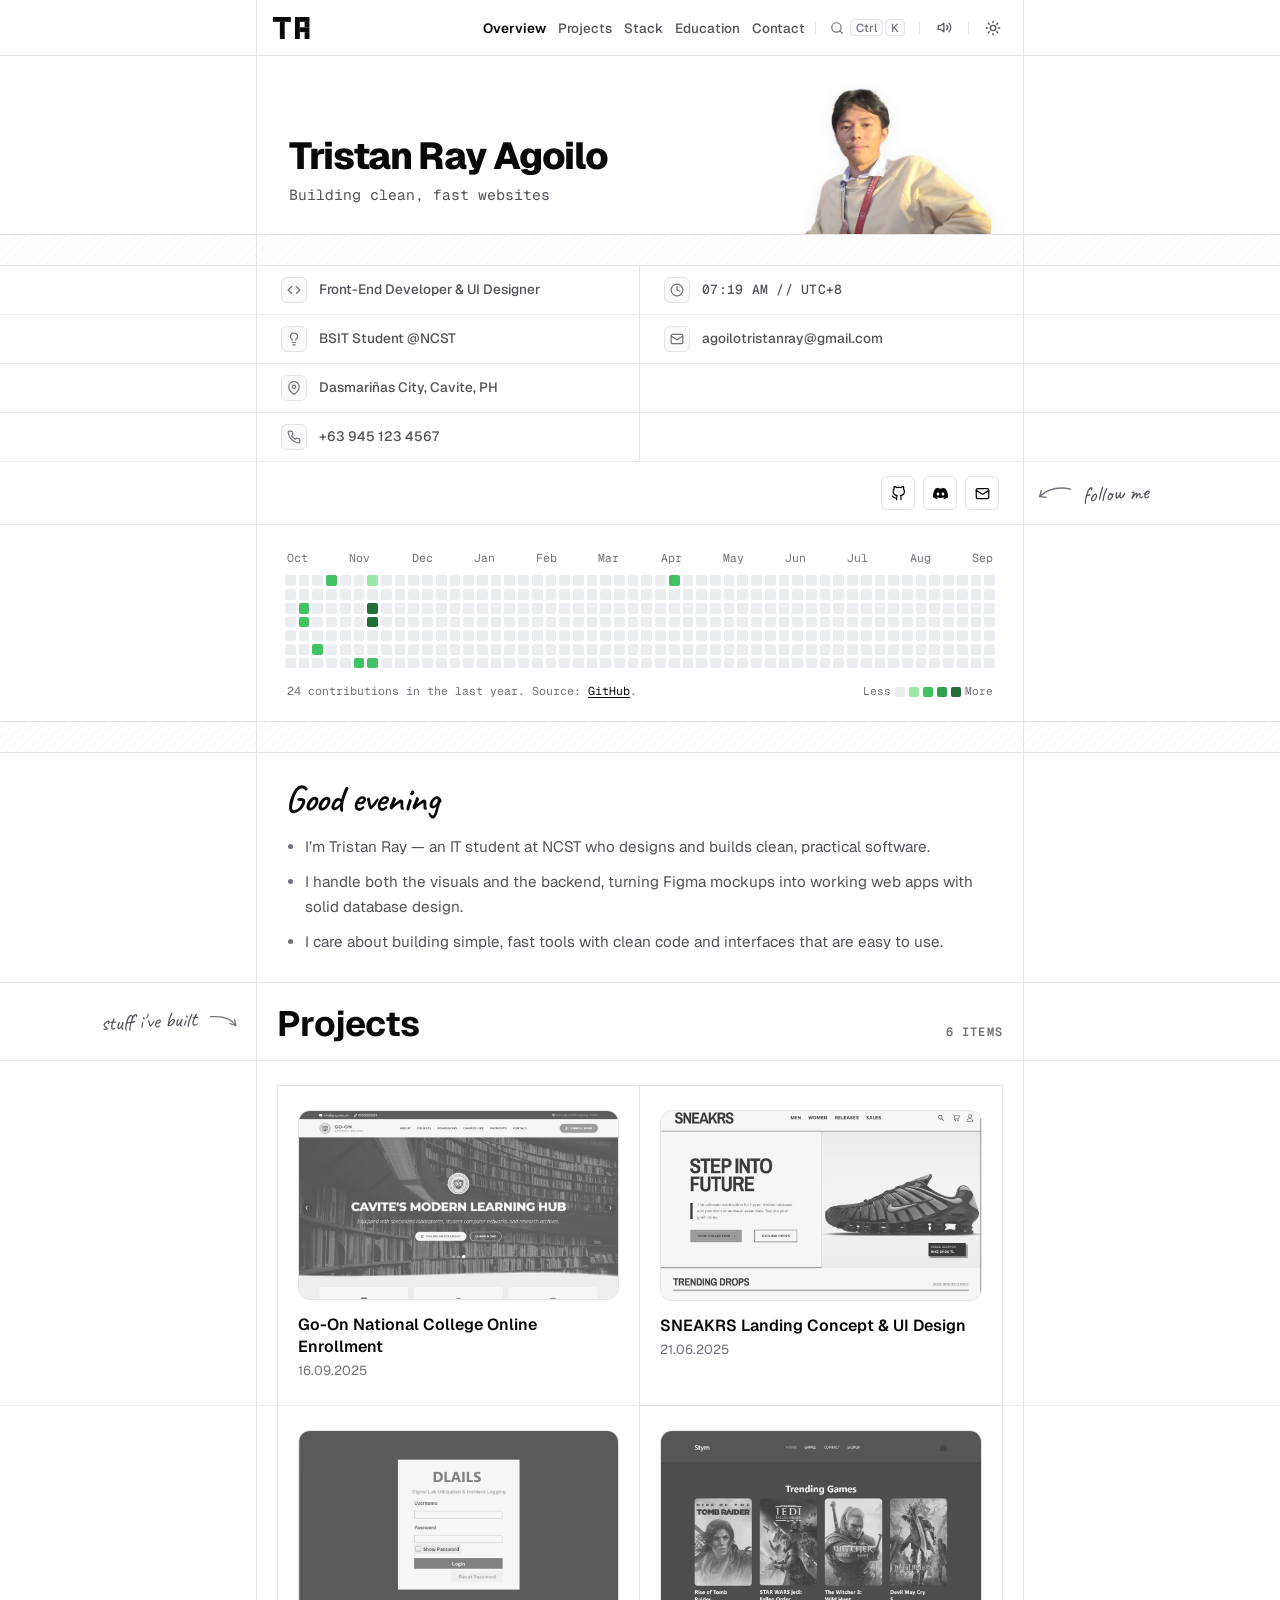
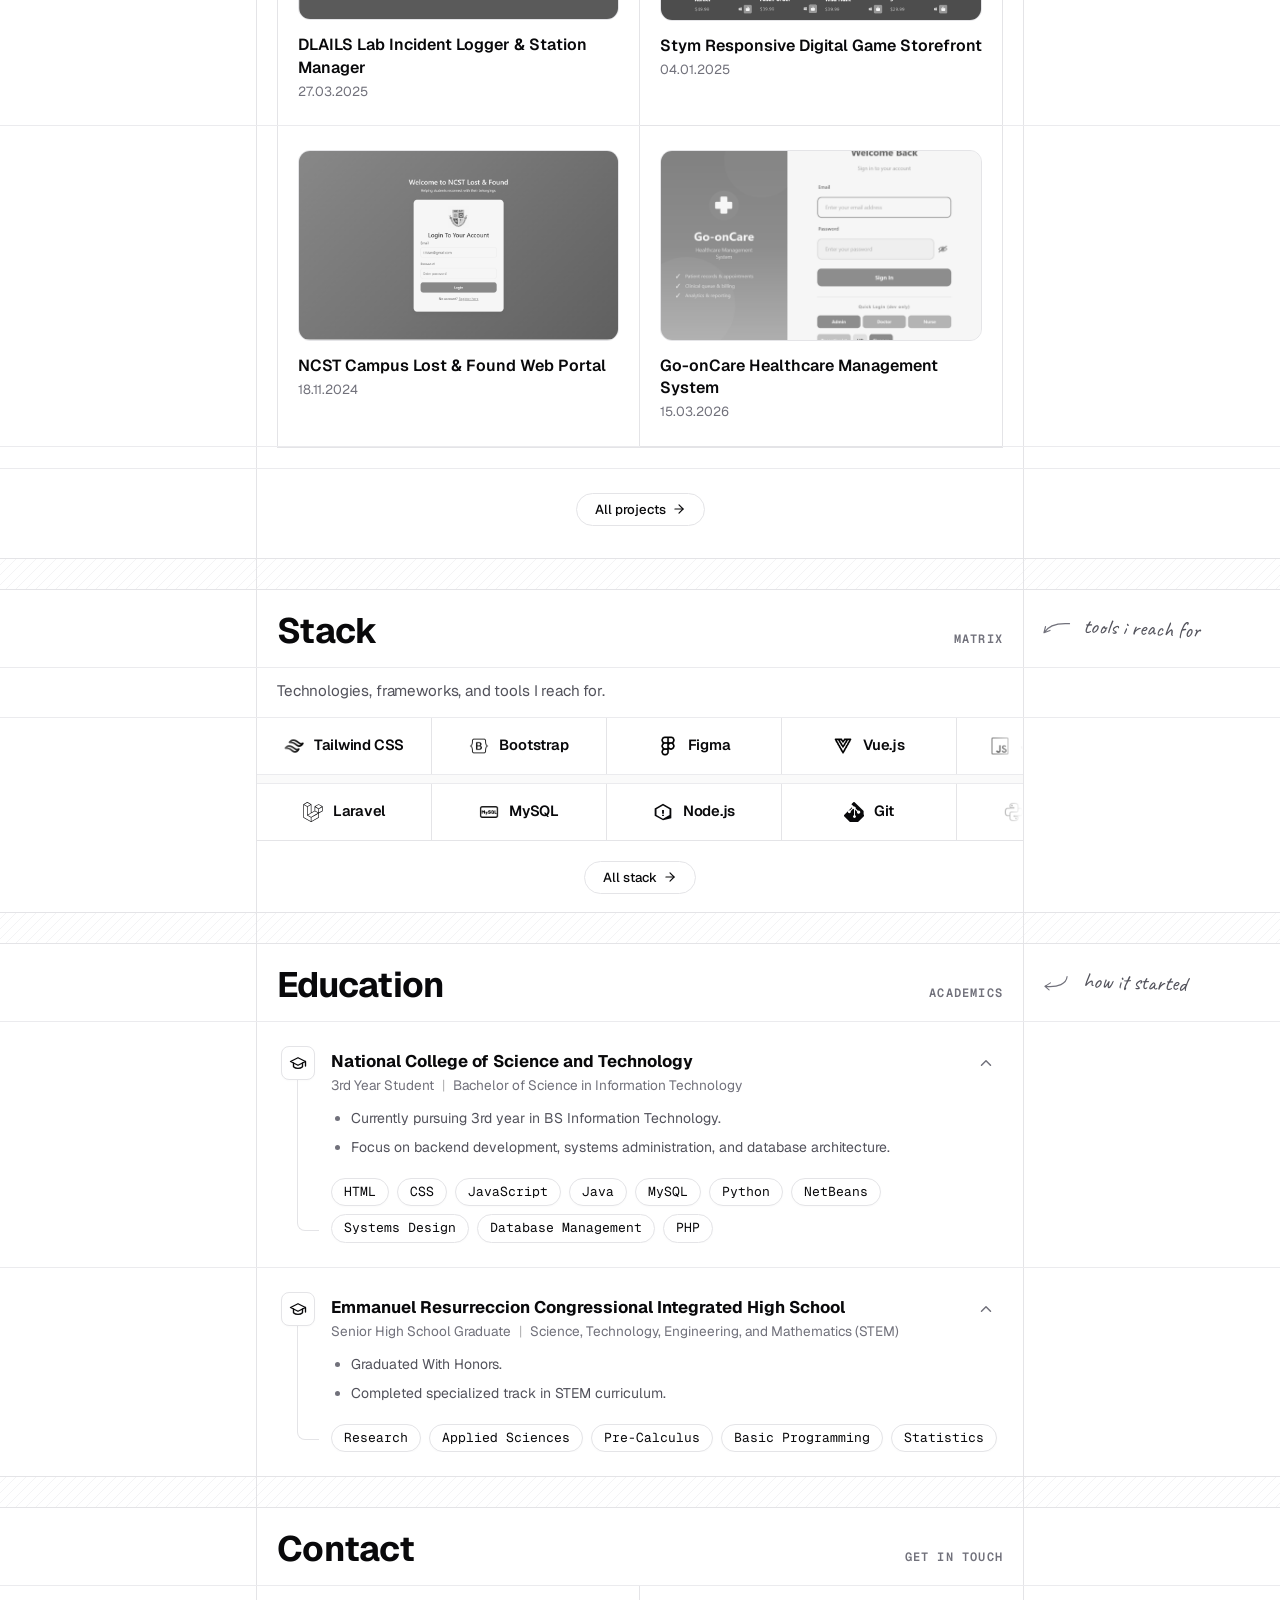
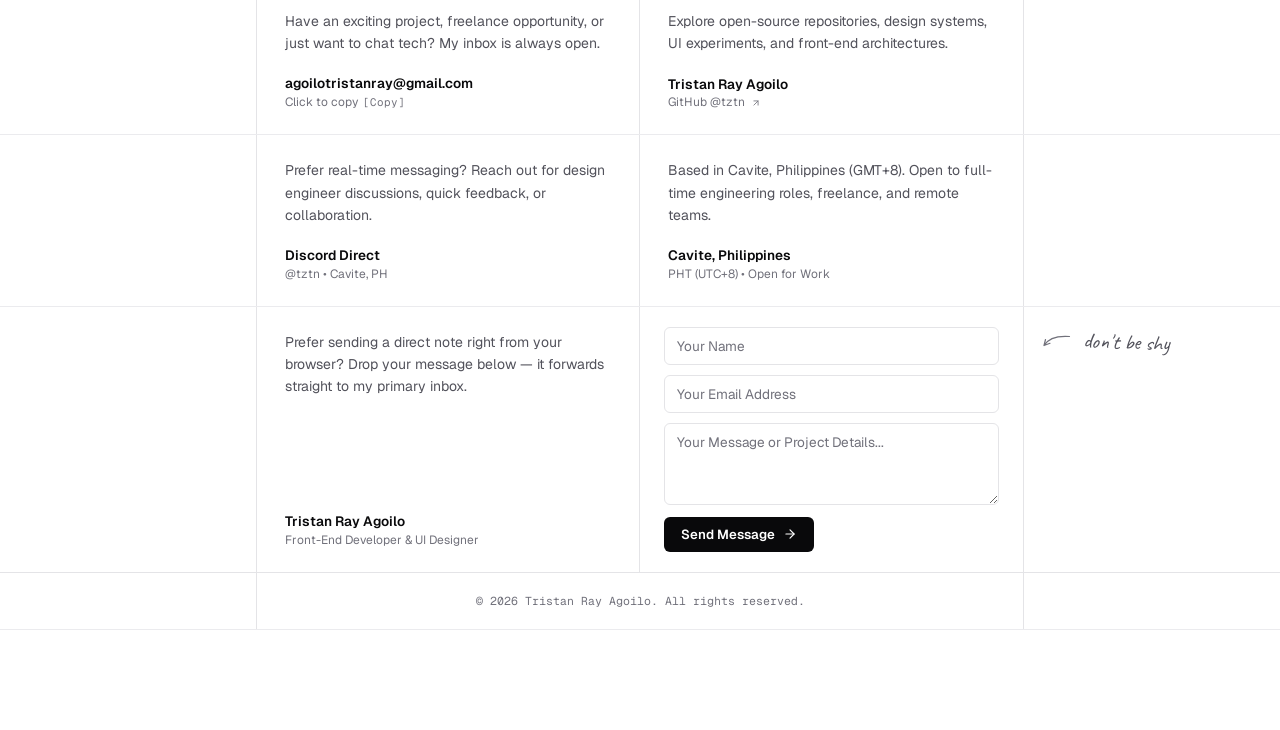
==== commit 9dfc1d66: "change ui of meta data" ====
--- a/index.html
+++ b/index.html
@@ -65,7 +65,7 @@
             <div class="header-right-group">
                 <!-- Nav Links -->
                 <nav class="header-nav">
-                    <ul class="header-nav-list font-mono">
+                    <ul class="header-nav-list">
                         <li><a href="#home" class="header-nav-link active">Overview</a></li>
                         <li><a href="#projects" class="header-nav-link">Projects</a></li>
                         <li><a href="#stack" class="header-nav-link">Stack</a></li>
@@ -139,7 +139,7 @@
 
         <!-- Mobile Dropdown Drawer -->
         <div class="mobile-drawer" id="mobile-drawer" data-lenis-prevent>
-            <ul class="mobile-nav-list font-mono">
+            <ul class="mobile-nav-list">
                 <li><a href="#home" class="mobile-nav-link">Overview</a></li>
                 <li><a href="#projects" class="mobile-nav-link">Projects</a></li>
                 <li><a href="#stack" class="mobile-nav-link">Stack</a></li>
@@ -182,12 +182,12 @@
                         <div class="sec-hatched-banner"></div>
 
                         <!-- 2-Column Technical Metadata Grid (Exact Reference Grid Layout) -->
-                        <div class="overview-metadata-grid font-mono">
-                            <!-- Left Column -->
-                            <div class="meta-column meta-col-left">
-                                <div class="meta-line-item">
-                                    <span class="meta-item-icon">
-                                        <svg viewBox="0 0 24 24" fill="none" stroke="currentColor" stroke-width="2"
+                        <div class="overview-metadata-grid">
+                            <!-- Row 1: Role | PHT Time -->
+                            <div class="meta-grid-row">
+                                <div class="meta-line-item meta-col-1">
+                                    <span class="meta-item-badge">
+                                        <svg class="meta-svg-icon" viewBox="0 0 24 24" fill="none" stroke="currentColor" stroke-width="2"
                                             stroke-linecap="round" stroke-linejoin="round">
                                             <polyline points="16 18 22 12 16 6"></polyline>
                                             <polyline points="8 6 2 12 8 18"></polyline>
@@ -196,9 +196,23 @@
                                     <span class="meta-item-text">Front-End Developer &amp; UI Designer</span>
                                 </div>
 
-                                <div class="meta-line-item">
-                                    <span class="meta-item-icon">
-                                        <svg viewBox="0 0 24 24" fill="none" stroke="currentColor" stroke-width="2"
+                                <div class="meta-line-item meta-col-2">
+                                    <span class="meta-item-badge">
+                                        <svg class="meta-svg-icon" viewBox="0 0 24 24" fill="none" stroke="currentColor" stroke-width="2"
+                                            stroke-linecap="round" stroke-linejoin="round">
+                                            <circle cx="12" cy="12" r="10"></circle>
+                                            <polyline points="12 6 12 12 16 14"></polyline>
+                                        </svg>
+                                    </span>
+                                    <span class="meta-item-text meta-time-display" id="pht-clock-text">06:15 PM // UTC+8</span>
+                                </div>
+                            </div>
+
+                            <!-- Row 2: Education | Email -->
+                            <div class="meta-grid-row">
+                                <div class="meta-line-item meta-col-1">
+                                    <span class="meta-item-badge">
+                                        <svg class="meta-svg-icon" viewBox="0 0 24 24" fill="none" stroke="currentColor" stroke-width="2"
                                             stroke-linecap="round" stroke-linejoin="round">
                                             <path d="M9 18h6"></path>
                                             <path d="M10 22h4"></path>
@@ -210,9 +224,24 @@
                                     <span class="meta-item-text">BSIT Student @NCST</span>
                                 </div>
 
-                                <div class="meta-line-item">
-                                    <span class="meta-item-icon">
-                                        <svg viewBox="0 0 24 24" fill="none" stroke="currentColor" stroke-width="2"
+                                <div class="meta-line-item meta-col-2">
+                                    <span class="meta-item-badge">
+                                        <svg class="meta-svg-icon" viewBox="0 0 24 24" fill="none" stroke="currentColor" stroke-width="2"
+                                            stroke-linecap="round" stroke-linejoin="round">
+                                            <rect width="20" height="16" x="2" y="4" rx="2"></rect>
+                                            <path d="m22 7-8.97 5.7a1.94 1.94 0 0 1-2.06 0L2 7"></path>
+                                        </svg>
+                                    </span>
+                                    <span class="meta-item-text"><a href="mailto:agoilotristanray@gmail.com"
+                                            class="meta-link">agoilotristanray@gmail.com</a></span>
+                                </div>
+                            </div>
+
+                            <!-- Row 3: Location | Empty -->
+                            <div class="meta-grid-row">
+                                <div class="meta-line-item meta-col-1">
+                                    <span class="meta-item-badge">
+                                        <svg class="meta-svg-icon" viewBox="0 0 24 24" fill="none" stroke="currentColor" stroke-width="2"
                                             stroke-linecap="round" stroke-linejoin="round">
                                             <path d="M21 10c0 7-9 13-9 13s-9-6-9-13a9 9 0 0 1 18 0z"></path>
                                             <circle cx="12" cy="10" r="3"></circle>
@@ -221,60 +250,25 @@
                                     <span class="meta-item-text">Dasmariñas City, Cavite, PH</span>
                                 </div>
 
-                                <div class="meta-line-item">
-                                    <span class="meta-item-icon">
-                                        <svg viewBox="0 0 24 24" fill="none" stroke="currentColor" stroke-width="2"
+                                <div class="meta-line-item meta-col-2 meta-item-empty" aria-hidden="true"></div>
+                            </div>
+
+                            <!-- Row 4: Phone | Empty -->
+                            <div class="meta-grid-row">
+                                <div class="meta-line-item meta-col-1">
+                                    <span class="meta-item-badge">
+                                        <svg class="meta-svg-icon" viewBox="0 0 24 24" fill="none" stroke="currentColor" stroke-width="2"
                                             stroke-linecap="round" stroke-linejoin="round">
                                             <path
                                                 d="M22 16.92v3a2 2 0 0 1-2.18 2 19.79 19.79 0 0 1-8.63-3.07 19.5 19.5 0 0 1-6-6 19.79 19.79 0 0 1-3.07-8.67A2 2 0 0 1 4.11 2h3a2 2 0 0 1 2 1.72 12.84 12.84 0 0 0 .7 2.81 2 2 0 0 1-.45 2.11L8.09 9.91a16 16 0 0 0 6 6l1.27-1.27a2 2 0 0 1 2.11-.45 12.84 12.84 0 0 0 2.81.7A2 2 0 0 1 22 16.92z">
                                             </path>
                                         </svg>
                                     </span>
-                                    <span class="meta-item-text"><a href="mailto:agoilotristanray@gmail.com"
-                                            class="meta-link font-mono">+63 945 123 4567</a></span>
-                                </div>
-
-                                <div class="meta-line-item">
-                                    <span class="meta-item-icon">
-                                        <svg viewBox="0 0 24 24" fill="none" stroke="currentColor" stroke-width="2"
-                                            stroke-linecap="round" stroke-linejoin="round">
-                                            <path d="M10 13a5 5 0 0 0 7.54.54l3-3a5 5 0 0 0-7.07-7.07l-1.72 1.71">
-                                            </path>
-                                            <path d="M14 11a5 5 0 0 0-7.54-.54l-3 3a5 5 0 0 0 7.07 7.07l1.71-1.71">
-                                            </path>
-                                        </svg>
-                                    </span>
-                                    <span class="meta-item-text"><a href="https://tztn.github.io" target="_blank"
-                                            rel="noopener noreferrer"
-                                            class="meta-link font-mono">tztn.github.io</a></span>
-                                </div>
-                            </div>
-
-                            <!-- Right Column -->
-                            <div class="meta-column meta-col-right">
-                                <div class="meta-line-item">
-                                    <span class="meta-item-icon">
-                                        <svg viewBox="0 0 24 24" fill="none" stroke="currentColor" stroke-width="2"
-                                            stroke-linecap="round" stroke-linejoin="round">
-                                            <circle cx="12" cy="12" r="10"></circle>
-                                            <polyline points="12 6 12 12 16 14"></polyline>
-                                        </svg>
-                                    </span>
-                                    <span class="meta-item-text meta-time-display" id="pht-clock-text">06:15 PM //
-                                        UTC+8</span>
-                                </div>
-
-                                <div class="meta-line-item">
-                                    <span class="meta-item-icon">
-                                        <svg viewBox="0 0 24 24" fill="none" stroke="currentColor" stroke-width="2"
-                                            stroke-linecap="round" stroke-linejoin="round">
-                                            <rect width="20" height="16" x="2" y="4" rx="2"></rect>
-                                            <path d="m22 7-8.97 5.7a1.94 1.94 0 0 1-2.06 0L2 7"></path>
-                                        </svg>
-                                    </span>
-                                    <span class="meta-item-text"><a href="mailto:agoilotristanray@gmail.com"
-                                            class="meta-link font-mono">agoilotristanray@gmail.com</a></span>
-                                </div>
+                                    <span class="meta-item-text"><a href="tel:+639451234567"
+                                            class="meta-link">+63 945 123 4567</a></span>
+                                </div>
+
+                                <div class="meta-line-item meta-col-2 meta-item-empty" aria-hidden="true"></div>
                             </div>
                         </div>
 
--- a/styles/header.css
+++ b/styles/header.css
@@ -97,11 +97,13 @@
     margin: 0;
     padding: 0;
     white-space: nowrap;
+    font-family: var(--font-sans) !important;
 }
 
 .header-nav-link {
     display: inline-block;
-    font-size: 0.82rem;
+    font-family: var(--font-sans) !important;
+    font-size: 0.84rem;
     font-weight: 500;
     color: var(--text-secondary);
     text-decoration: none;
@@ -114,7 +116,7 @@
 
 .header-nav-link.active {
     color: var(--text-primary);
-    font-weight: 650;
+    font-weight: 600;
 }
 
 /* Vertical Thin Dividers */
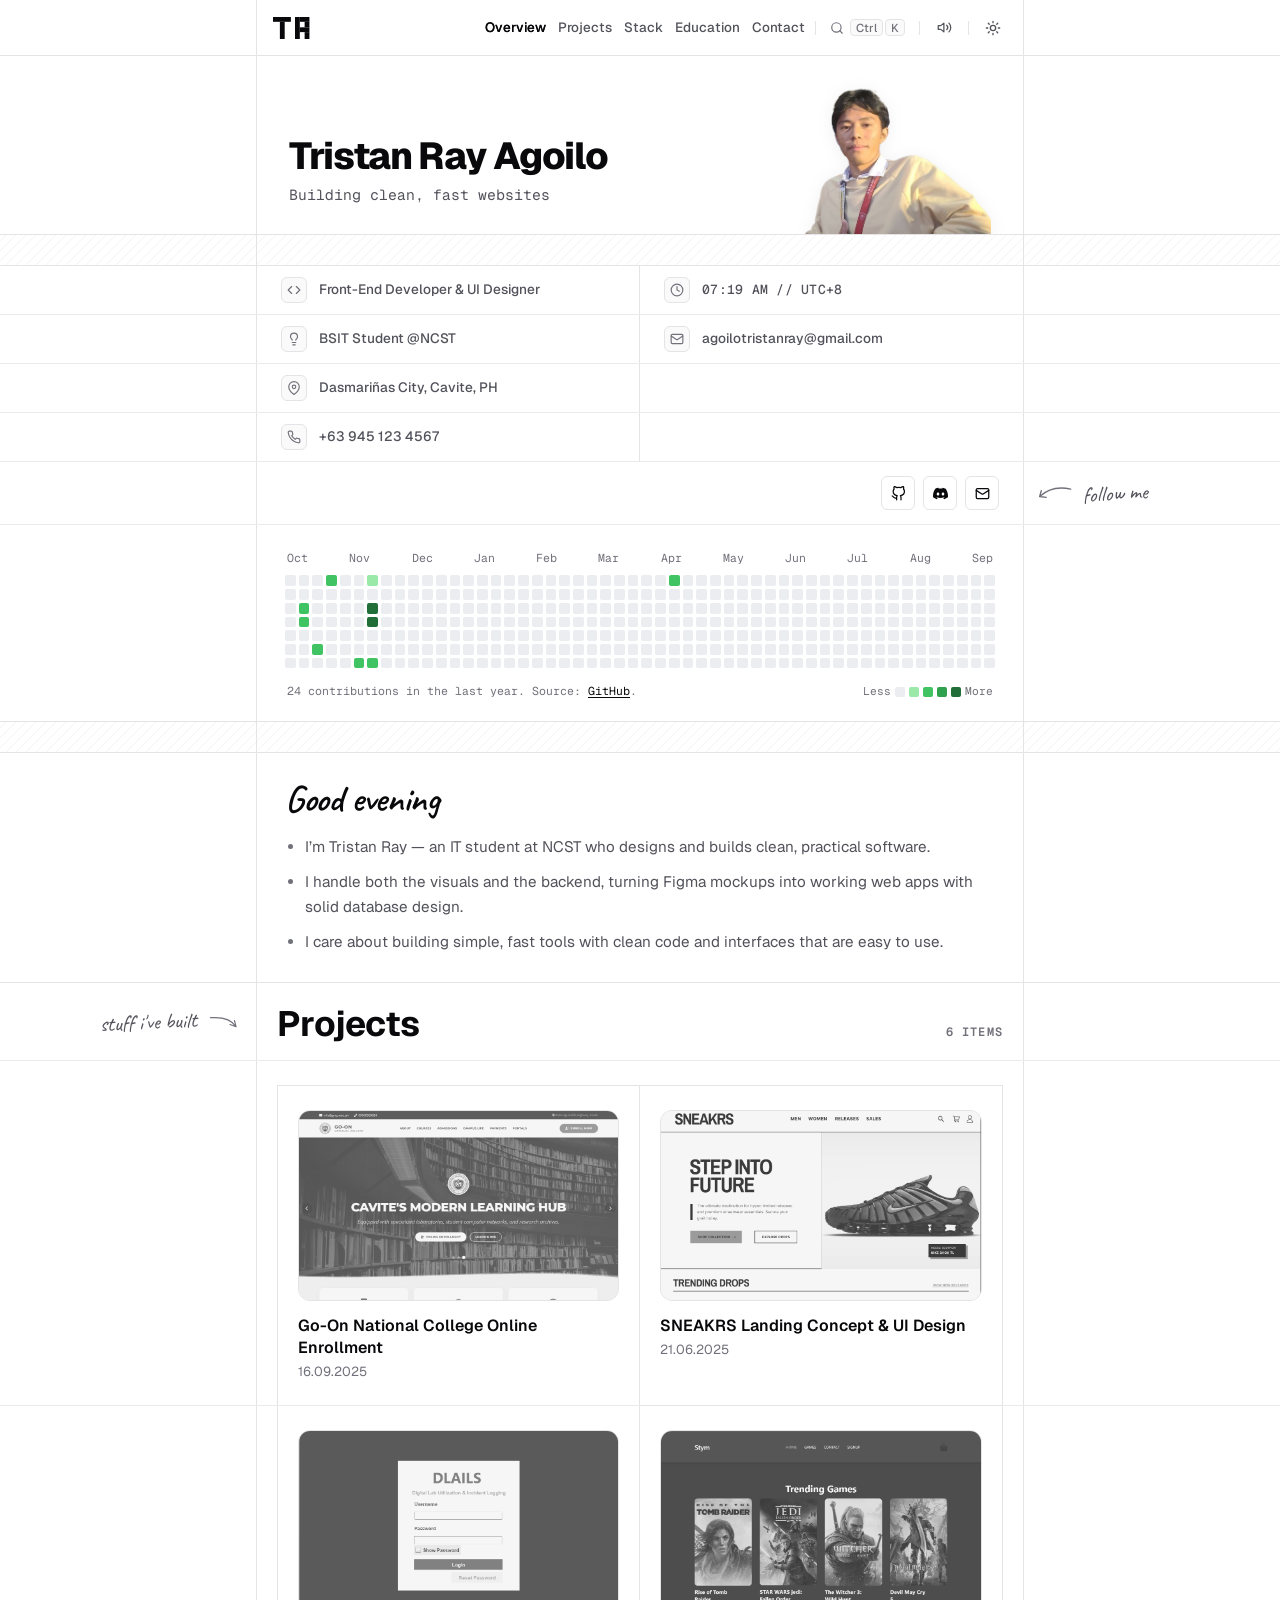
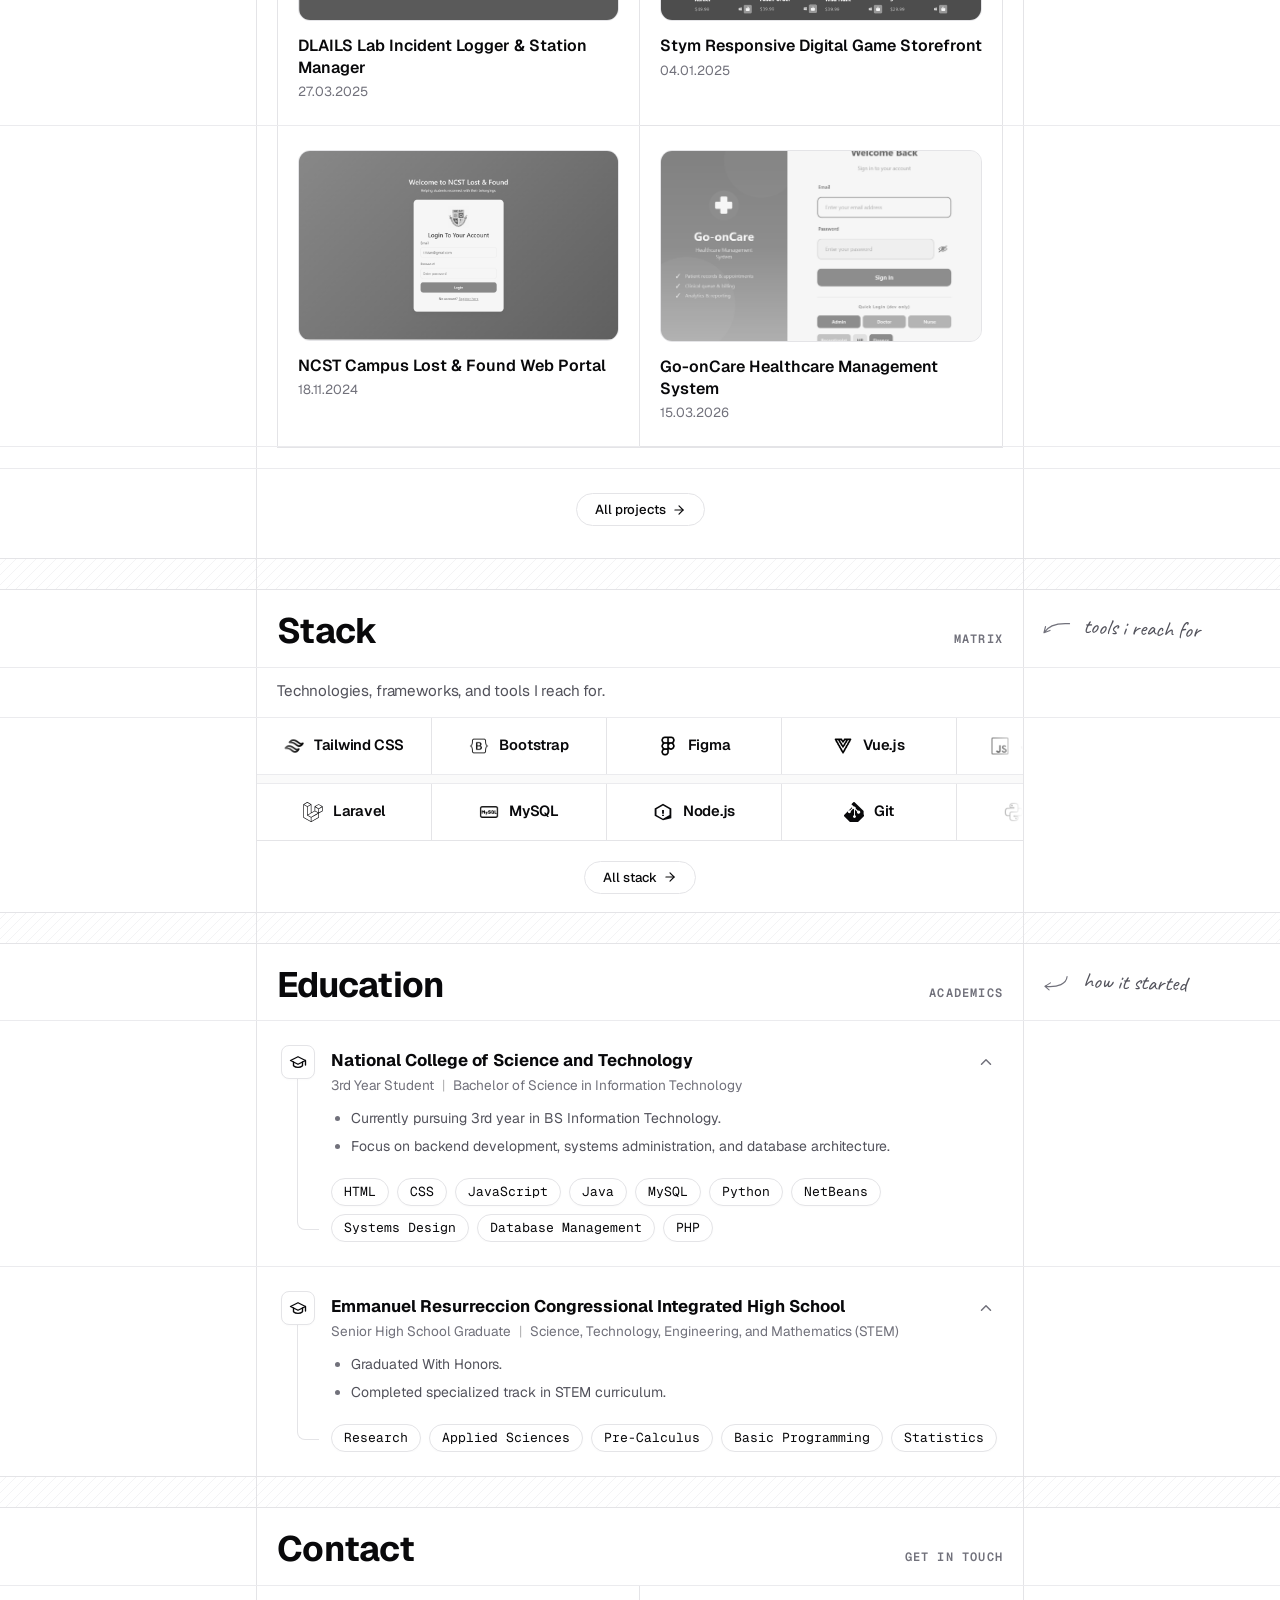
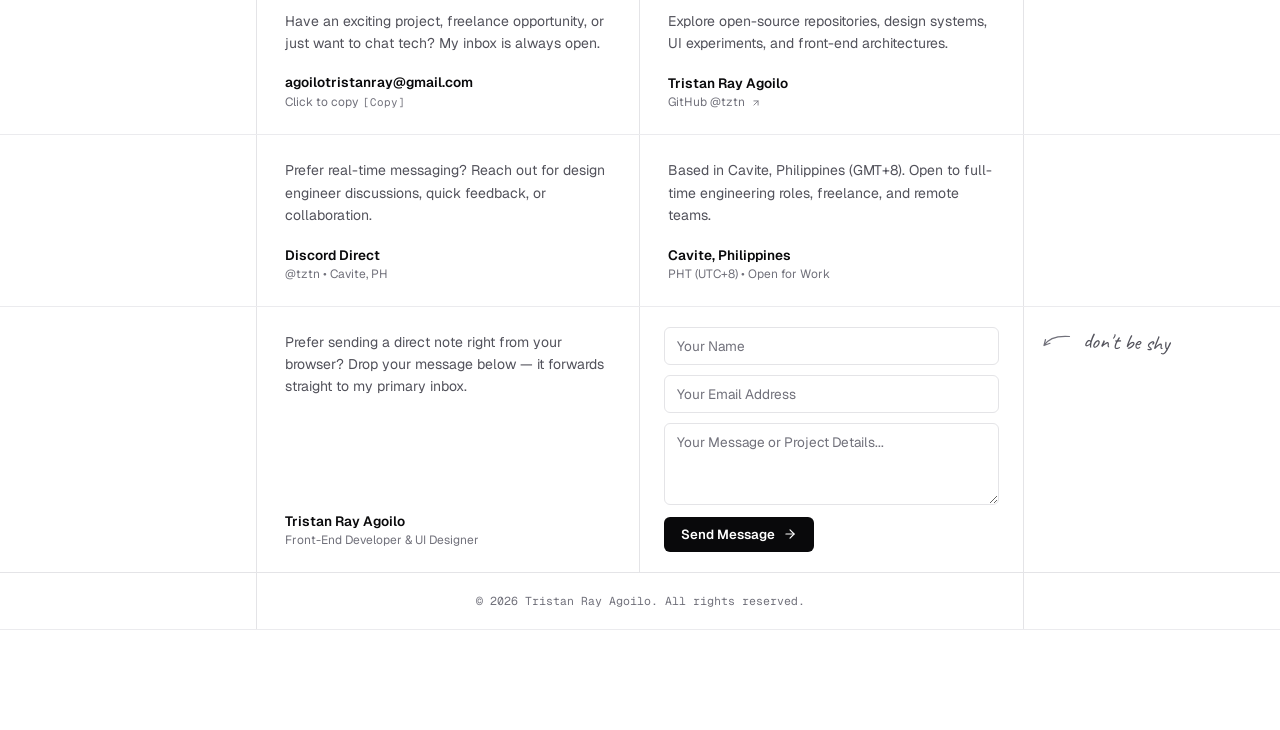
==== commit 60364e1d: "optimize toggle animation and add shimmering text for all annoations" ====
--- a/index.html
+++ b/index.html
@@ -168,7 +168,7 @@
                                 <p class="profile-tagline-mono font-mono">
                                     <span class="flip-text-container" id="hero-flip-container"
                                         aria-label="Building clean, fast websites">
-                                        <span class="flip-text-inner">Building clean, fast websites</span>
+                                        <span class="flip-text-inner"><span class="shimmering-text select-none" style="--total-chars: 29;"><span class="shimmering-char whitespace-pre" aria-hidden="true" style="--char-index: 0;">B</span><span class="shimmering-char whitespace-pre" aria-hidden="true" style="--char-index: 1;">u</span><span class="shimmering-char whitespace-pre" aria-hidden="true" style="--char-index: 2;">i</span><span class="shimmering-char whitespace-pre" aria-hidden="true" style="--char-index: 3;">l</span><span class="shimmering-char whitespace-pre" aria-hidden="true" style="--char-index: 4;">d</span><span class="shimmering-char whitespace-pre" aria-hidden="true" style="--char-index: 5;">i</span><span class="shimmering-char whitespace-pre" aria-hidden="true" style="--char-index: 6;">n</span><span class="shimmering-char whitespace-pre" aria-hidden="true" style="--char-index: 7;">g</span><span class="shimmering-char whitespace-pre" aria-hidden="true" style="--char-index: 8;">&nbsp;</span><span class="shimmering-char whitespace-pre" aria-hidden="true" style="--char-index: 9;">c</span><span class="shimmering-char whitespace-pre" aria-hidden="true" style="--char-index: 10;">l</span><span class="shimmering-char whitespace-pre" aria-hidden="true" style="--char-index: 11;">e</span><span class="shimmering-char whitespace-pre" aria-hidden="true" style="--char-index: 12;">a</span><span class="shimmering-char whitespace-pre" aria-hidden="true" style="--char-index: 13;">n</span><span class="shimmering-char whitespace-pre" aria-hidden="true" style="--char-index: 14;">,</span><span class="shimmering-char whitespace-pre" aria-hidden="true" style="--char-index: 15;">&nbsp;</span><span class="shimmering-char whitespace-pre" aria-hidden="true" style="--char-index: 16;">f</span><span class="shimmering-char whitespace-pre" aria-hidden="true" style="--char-index: 17;">a</span><span class="shimmering-char whitespace-pre" aria-hidden="true" style="--char-index: 18;">s</span><span class="shimmering-char whitespace-pre" aria-hidden="true" style="--char-index: 19;">t</span><span class="shimmering-char whitespace-pre" aria-hidden="true" style="--char-index: 20;">&nbsp;</span><span class="shimmering-char whitespace-pre" aria-hidden="true" style="--char-index: 21;">w</span><span class="shimmering-char whitespace-pre" aria-hidden="true" style="--char-index: 22;">e</span><span class="shimmering-char whitespace-pre" aria-hidden="true" style="--char-index: 23;">b</span><span class="shimmering-char whitespace-pre" aria-hidden="true" style="--char-index: 24;">s</span><span class="shimmering-char whitespace-pre" aria-hidden="true" style="--char-index: 25;">i</span><span class="shimmering-char whitespace-pre" aria-hidden="true" style="--char-index: 26;">t</span><span class="shimmering-char whitespace-pre" aria-hidden="true" style="--char-index: 27;">e</span><span class="shimmering-char whitespace-pre" aria-hidden="true" style="--char-index: 28;">s</span><span class="sr-only">Building clean, fast websites</span></span></span>
                                     </span>
                                 </p>
                             </div>
@@ -311,7 +311,7 @@
                                     <path d="M 41 6 C 28 3, 14 5, 3 15 M 11 16 L 3 15 L 5 8" stroke="currentColor"
                                         stroke-width="1.6" stroke-linecap="round" stroke-linejoin="round" />
                                 </svg>
-                                <span class="font-hand follow-hand-text">follow me</span>
+                                <span class="font-hand follow-hand-text"><span class="shimmering-text select-none" style="--total-chars: 9;"><span class="shimmering-char whitespace-pre" aria-hidden="true" style="--char-index: 0;">f</span><span class="shimmering-char whitespace-pre" aria-hidden="true" style="--char-index: 1;">o</span><span class="shimmering-char whitespace-pre" aria-hidden="true" style="--char-index: 2;">l</span><span class="shimmering-char whitespace-pre" aria-hidden="true" style="--char-index: 3;">l</span><span class="shimmering-char whitespace-pre" aria-hidden="true" style="--char-index: 4;">o</span><span class="shimmering-char whitespace-pre" aria-hidden="true" style="--char-index: 5;">w</span><span class="shimmering-char whitespace-pre" aria-hidden="true" style="--char-index: 6;">&nbsp;</span><span class="shimmering-char whitespace-pre" aria-hidden="true" style="--char-index: 7;">m</span><span class="shimmering-char whitespace-pre" aria-hidden="true" style="--char-index: 8;">e</span><span class="sr-only">follow me</span></span></span>
                             </div>
                         </div>
 
@@ -394,7 +394,7 @@
 
                         <!-- Callout 1: "stuff i've built" -->
                         <div class="callout-annotation callout-left callout-projects" aria-hidden="true">
-                            <span class="font-hand follow-hand-text">stuff i've built</span>
+                            <span class="font-hand follow-hand-text"><span class="shimmering-text select-none" style="--total-chars: 16;"><span class="shimmering-char whitespace-pre" aria-hidden="true" style="--char-index: 0;">s</span><span class="shimmering-char whitespace-pre" aria-hidden="true" style="--char-index: 1;">t</span><span class="shimmering-char whitespace-pre" aria-hidden="true" style="--char-index: 2;">u</span><span class="shimmering-char whitespace-pre" aria-hidden="true" style="--char-index: 3;">f</span><span class="shimmering-char whitespace-pre" aria-hidden="true" style="--char-index: 4;">f</span><span class="shimmering-char whitespace-pre" aria-hidden="true" style="--char-index: 5;">&nbsp;</span><span class="shimmering-char whitespace-pre" aria-hidden="true" style="--char-index: 6;">i</span><span class="shimmering-char whitespace-pre" aria-hidden="true" style="--char-index: 7;">&#39;</span><span class="shimmering-char whitespace-pre" aria-hidden="true" style="--char-index: 8;">v</span><span class="shimmering-char whitespace-pre" aria-hidden="true" style="--char-index: 9;">e</span><span class="shimmering-char whitespace-pre" aria-hidden="true" style="--char-index: 10;">&nbsp;</span><span class="shimmering-char whitespace-pre" aria-hidden="true" style="--char-index: 11;">b</span><span class="shimmering-char whitespace-pre" aria-hidden="true" style="--char-index: 12;">u</span><span class="shimmering-char whitespace-pre" aria-hidden="true" style="--char-index: 13;">i</span><span class="shimmering-char whitespace-pre" aria-hidden="true" style="--char-index: 14;">l</span><span class="shimmering-char whitespace-pre" aria-hidden="true" style="--char-index: 15;">t</span><span class="sr-only">stuff i&#39;ve built</span></span></span>
                             <svg class="follow-arrow-svg" viewBox="0 0 44 24" fill="none">
                                 <path d="M 4 6 C 18 5, 32 8, 38 18 M 30 15 L 38 18 L 36 10" stroke="currentColor"
                                     stroke-width="1.6" stroke-linecap="round" stroke-linejoin="round" />
@@ -506,7 +506,7 @@
                                 <path d="M 40 6 C 26 5, 12 8, 6 18 M 14 15 L 6 18 L 8 10" stroke="currentColor"
                                     stroke-width="1.6" stroke-linecap="round" stroke-linejoin="round" />
                             </svg>
-                            <span class="font-hand follow-hand-text">tools i reach for</span>
+                            <span class="font-hand follow-hand-text"><span class="shimmering-text select-none" style="--total-chars: 17;"><span class="shimmering-char whitespace-pre" aria-hidden="true" style="--char-index: 0;">t</span><span class="shimmering-char whitespace-pre" aria-hidden="true" style="--char-index: 1;">o</span><span class="shimmering-char whitespace-pre" aria-hidden="true" style="--char-index: 2;">o</span><span class="shimmering-char whitespace-pre" aria-hidden="true" style="--char-index: 3;">l</span><span class="shimmering-char whitespace-pre" aria-hidden="true" style="--char-index: 4;">s</span><span class="shimmering-char whitespace-pre" aria-hidden="true" style="--char-index: 5;">&nbsp;</span><span class="shimmering-char whitespace-pre" aria-hidden="true" style="--char-index: 6;">i</span><span class="shimmering-char whitespace-pre" aria-hidden="true" style="--char-index: 7;">&nbsp;</span><span class="shimmering-char whitespace-pre" aria-hidden="true" style="--char-index: 8;">r</span><span class="shimmering-char whitespace-pre" aria-hidden="true" style="--char-index: 9;">e</span><span class="shimmering-char whitespace-pre" aria-hidden="true" style="--char-index: 10;">a</span><span class="shimmering-char whitespace-pre" aria-hidden="true" style="--char-index: 11;">c</span><span class="shimmering-char whitespace-pre" aria-hidden="true" style="--char-index: 12;">h</span><span class="shimmering-char whitespace-pre" aria-hidden="true" style="--char-index: 13;">&nbsp;</span><span class="shimmering-char whitespace-pre" aria-hidden="true" style="--char-index: 14;">f</span><span class="shimmering-char whitespace-pre" aria-hidden="true" style="--char-index: 15;">o</span><span class="shimmering-char whitespace-pre" aria-hidden="true" style="--char-index: 16;">r</span><span class="sr-only">tools i reach for</span></span></span>
                         </div>
                     </div>
 
@@ -814,7 +814,7 @@
                                 <path d="M 38 5 C 37 15, 26 21, 6 19 M 14 14 L 6 19 L 12 24" stroke="currentColor"
                                     stroke-width="1.6" stroke-linecap="round" stroke-linejoin="round" />
                             </svg>
-                            <span class="font-hand follow-hand-text">how it started</span>
+                            <span class="font-hand follow-hand-text"><span class="shimmering-text select-none" style="--total-chars: 14;"><span class="shimmering-char whitespace-pre" aria-hidden="true" style="--char-index: 0;">h</span><span class="shimmering-char whitespace-pre" aria-hidden="true" style="--char-index: 1;">o</span><span class="shimmering-char whitespace-pre" aria-hidden="true" style="--char-index: 2;">w</span><span class="shimmering-char whitespace-pre" aria-hidden="true" style="--char-index: 3;">&nbsp;</span><span class="shimmering-char whitespace-pre" aria-hidden="true" style="--char-index: 4;">i</span><span class="shimmering-char whitespace-pre" aria-hidden="true" style="--char-index: 5;">t</span><span class="shimmering-char whitespace-pre" aria-hidden="true" style="--char-index: 6;">&nbsp;</span><span class="shimmering-char whitespace-pre" aria-hidden="true" style="--char-index: 7;">s</span><span class="shimmering-char whitespace-pre" aria-hidden="true" style="--char-index: 8;">t</span><span class="shimmering-char whitespace-pre" aria-hidden="true" style="--char-index: 9;">a</span><span class="shimmering-char whitespace-pre" aria-hidden="true" style="--char-index: 10;">r</span><span class="shimmering-char whitespace-pre" aria-hidden="true" style="--char-index: 11;">t</span><span class="shimmering-char whitespace-pre" aria-hidden="true" style="--char-index: 12;">e</span><span class="shimmering-char whitespace-pre" aria-hidden="true" style="--char-index: 13;">d</span><span class="sr-only">how it started</span></span></span>
                         </div>
                     </div>
 
@@ -1029,7 +1029,7 @@
                                         <path d="M 40 6 C 26 5, 12 8, 6 18 M 14 15 L 6 18 L 8 10" stroke="currentColor"
                                             stroke-width="1.6" stroke-linecap="round" stroke-linejoin="round" />
                                     </svg>
-                                    <span class="font-hand follow-hand-text">don't be shy</span>
+                                    <span class="font-hand follow-hand-text"><span class="shimmering-text select-none" style="--total-chars: 12;"><span class="shimmering-char whitespace-pre" aria-hidden="true" style="--char-index: 0;">d</span><span class="shimmering-char whitespace-pre" aria-hidden="true" style="--char-index: 1;">o</span><span class="shimmering-char whitespace-pre" aria-hidden="true" style="--char-index: 2;">n</span><span class="shimmering-char whitespace-pre" aria-hidden="true" style="--char-index: 3;">&#39;</span><span class="shimmering-char whitespace-pre" aria-hidden="true" style="--char-index: 4;">t</span><span class="shimmering-char whitespace-pre" aria-hidden="true" style="--char-index: 5;">&nbsp;</span><span class="shimmering-char whitespace-pre" aria-hidden="true" style="--char-index: 6;">b</span><span class="shimmering-char whitespace-pre" aria-hidden="true" style="--char-index: 7;">e</span><span class="shimmering-char whitespace-pre" aria-hidden="true" style="--char-index: 8;">&nbsp;</span><span class="shimmering-char whitespace-pre" aria-hidden="true" style="--char-index: 9;">s</span><span class="shimmering-char whitespace-pre" aria-hidden="true" style="--char-index: 10;">h</span><span class="shimmering-char whitespace-pre" aria-hidden="true" style="--char-index: 11;">y</span><span class="sr-only">don&#39;t be shy</span></span></span>
                                 </div>
 
                                 <form class="contact-form-grid" id="contact-form" novalidate>
--- a/styles/main.css
+++ b/styles/main.css
@@ -11,6 +11,8 @@
     --text-primary: #09090B;
     --text-secondary: #52525B;
     --text-muted: #71717B;
+    --foreground: var(--text-primary);
+    --muted-foreground: var(--text-secondary);
     --border: #E4E4E7;
     --border-hover: #09090B;
     --border-light: #F4F4F5;
@@ -56,6 +58,8 @@
     --text-primary: #FAFAFA;
     --text-secondary: #A1A1AA;
     --text-muted: #71717B;
+    --foreground: var(--text-primary);
+    --muted-foreground: var(--text-secondary);
     --border: #27272A;
     --border-hover: #FAFAFA;
     --border-light: #1F1F23;
@@ -89,6 +93,7 @@
 
 html {
     scroll-behavior: smooth;
+    scroll-padding-top: var(--header-height, 56px);
     font-size: 16px;
     background-color: var(--bg-primary);
     color: var(--text-primary);
@@ -129,6 +134,19 @@
     touch-action: manipulation;
 }
 
+/* Accessibility: Screen Reader Only Utility */
+.sr-only {
+    position: absolute;
+    width: 1px;
+    height: 1px;
+    padding: 0;
+    margin: -1px;
+    overflow: hidden;
+    clip: rect(0, 0, 0, 0);
+    white-space: nowrap;
+    border-width: 0;
+}
+
 /* ==========================================================================
    SECTION NAVIGATION & SCROLL MARGIN CORRECTION (FIXED 56PX HEADER)
    ========================================================================== */
@@ -137,7 +155,6 @@
 #home,
 #projects,
 #stack,
-#about,
 #education,
 #contact,
 .panel {
@@ -242,31 +259,58 @@
 }
 
 /* ==========================================================================
-   60 FPS VIEW TRANSITIONS & HARDWARE-ACCELERATED THEME TOGGLE ANIMATION
-   ========================================================================== */
-
-/* Disable default cross-fade & group resize so the GPU circular clip-path reveal takes over */
+   @ncdai/theme-toggle-effect-circle-blur (CHANHDAI VIEW TRANSITION EFFECT)
+   ========================================================================== */
+
+:root {
+    --toggle-x: 50vw;
+    --toggle-y: 50vh;
+    --mask-end-size: 300vmax;
+    --mask-end-pos-x: -100vmax;
+    --mask-end-pos-y: -100vmax;
+    --expo-out: linear(0 0%, 0.1684 2.66%, 0.3165 5.49%, 0.446 8.52%, 0.5581 11.78%, 0.6535 15.29%, 0.7341 19.11%, 0.8011 23.3%, 0.8557 27.93%, 0.8962 32.68%, 0.9283 38.01%, 0.9529 44.08%, 0.9711 51.14%, 0.9833 59.06%, 0.9915 68.74%, 1 100%);
+}
+
 ::view-transition-group(root) {
-    animation: none !important;
+    animation-timing-function: var(--expo-out);
 }
 
 ::view-transition-old(root),
-::view-transition-new(root) {
-    animation: none !important;
-    mix-blend-mode: normal !important;
-}
-
-::view-transition-old(root) {
+.dark::view-transition-old(root) {
+    animation: none;
+    animation-fill-mode: both;
     z-index: 1;
 }
 
-::view-transition-new(root) {
-    z-index: 99999;
-}
-
-/* Prevent layout jank & CSS transition collision during View Transition clip-path reveal */
-html.theme-transitioning-vt,
-html.theme-transitioning-vt *:not(.header-theme-toggle *),
+::view-transition-new(root),
+.dark::view-transition-new(root) {
+    -webkit-mask: url("data:image/svg+xml,%3Csvg xmlns='http://www.w3.org/2000/svg' viewBox='0 0 40 40'%3E%3Cdefs%3E%3Cfilter id='blur'%3E%3CfeGaussianBlur stdDeviation='2'/%3E%3C/filter%3E%3C/defs%3E%3Ccircle cx='20' cy='20' r='18' fill='white' filter='url(%23blur)'/%3E%3C/svg%3E") no-repeat;
+    mask: url("data:image/svg+xml,%3Csvg xmlns='http://www.w3.org/2000/svg' viewBox='0 0 40 40'%3E%3Cdefs%3E%3Cfilter id='blur'%3E%3CfeGaussianBlur stdDeviation='2'/%3E%3C/filter%3E%3C/defs%3E%3Ccircle cx='20' cy='20' r='18' fill='white' filter='url(%23blur)'/%3E%3C/svg%3E") no-repeat;
+    -webkit-mask-position: var(--toggle-x, 50vw) var(--toggle-y, 50vh);
+    mask-position: var(--toggle-x, 50vw) var(--toggle-y, 50vh);
+    -webkit-mask-size: 0px 0px;
+    mask-size: 0px 0px;
+    animation: scale-from-toggle 0.8s var(--expo-out) both;
+    z-index: 2;
+}
+
+@keyframes scale-from-toggle {
+    0% {
+        -webkit-mask-size: 0px 0px;
+        mask-size: 0px 0px;
+        -webkit-mask-position: var(--toggle-x, 50vw) var(--toggle-y, 50vh);
+        mask-position: var(--toggle-x, 50vw) var(--toggle-y, 50vh);
+    }
+    100% {
+        -webkit-mask-size: var(--mask-end-size, 300vmax) var(--mask-end-size, 300vmax);
+        mask-size: var(--mask-end-size, 300vmax) var(--mask-end-size, 300vmax);
+        -webkit-mask-position: var(--mask-end-pos-x, -100vmax) var(--mask-end-pos-y, -100vmax);
+        mask-position: var(--mask-end-pos-x, -100vmax) var(--mask-end-pos-y, -100vmax);
+    }
+}
+
+/* Prevent layout jank & CSS transition collision during View Transition reveal */
+html.theme-transitioning-vt *:not(.header-theme-toggle):not(.header-theme-toggle *),
 html.theme-transitioning-vt *::before,
 html.theme-transitioning-vt *::after {
     transition: none !important;
--- a/styles/header.css
+++ b/styles/header.css
@@ -101,13 +101,16 @@
 }
 
 .header-nav-link {
-    display: inline-block;
+    display: inline-flex;
+    align-items: center;
     font-family: var(--font-sans) !important;
     font-size: 0.84rem;
     font-weight: 500;
     color: var(--text-secondary);
     text-decoration: none;
-    transition: color var(--transition-fast);
+    padding: 2px 0;
+    position: relative;
+    transition: color 0.18s cubic-bezier(0.16, 1, 0.3, 1), text-shadow 0.18s ease;
 }
 
 .header-nav-link:hover {
@@ -116,7 +119,8 @@
 
 .header-nav-link.active {
     color: var(--text-primary);
-    font-weight: 600;
+    font-weight: 500;
+    text-shadow: 0 0 0.35px currentColor;
 }
 
 /* Vertical Thin Dividers */
--- a/styles/components.css
+++ b/styles/components.css
@@ -319,4 +319,77 @@
         top: 12px;
         right: 12px;
     }
+}
+
+/* ==========================================================================
+   @ncdai/shimmering-text (Chanh Dai Registry Component)
+   Smooth, light-sweeping shimmer animation for text.
+   ========================================================================== */
+.shimmering-text {
+    display: inline-flex;
+    align-items: baseline;
+    user-select: none;
+    -webkit-user-select: none;
+    --color: var(--muted-foreground, var(--text-secondary));
+    --shimmering-color: var(--foreground, var(--text-primary));
+    --cycle-duration: 2.8s;
+}
+
+.shimmering-char {
+    display: inline-block;
+    white-space: pre;
+    color: var(--color);
+    animation: shimmering-char-sweep var(--cycle-duration) cubic-bezier(0.4, 0, 0.2, 1) infinite;
+    animation-delay: calc(var(--char-index, 0) * 0.042s);
+    will-change: color;
+}
+
+@keyframes shimmering-char-sweep {
+    0% {
+        color: var(--color);
+    }
+    14% {
+        color: var(--shimmering-color);
+    }
+    28%, 100% {
+        color: var(--color);
+    }
+}
+
+.shimmering-text.is-stopped .shimmering-char {
+    animation-play-state: paused;
+}
+
+@media (prefers-reduced-motion: reduce) {
+    .shimmering-char {
+        animation: none !important;
+        color: var(--color) !important;
+    }
+}
+
+/* Annotation Callout Shimmering Text Enhancements */
+.follow-hand-text .shimmering-text,
+.callout-annotation .shimmering-text {
+    font-family: inherit;
+    font-size: inherit;
+    font-weight: inherit;
+    line-height: inherit;
+    letter-spacing: inherit;
+    --color: var(--text-secondary);
+    --shimmering-color: var(--text-primary);
+    --cycle-duration: 2.8s;
+}
+
+.follow-hand-text .shimmering-char,
+.callout-annotation .shimmering-char {
+    font-family: inherit;
+    font-size: inherit;
+    line-height: inherit;
+    vertical-align: baseline;
+}
+
+html.dark .follow-hand-text .shimmering-text,
+html.dark .callout-annotation .shimmering-text {
+    --color: var(--text-secondary, #a1a1aa);
+    --shimmering-color: var(--text-primary, #ffffff);
 }
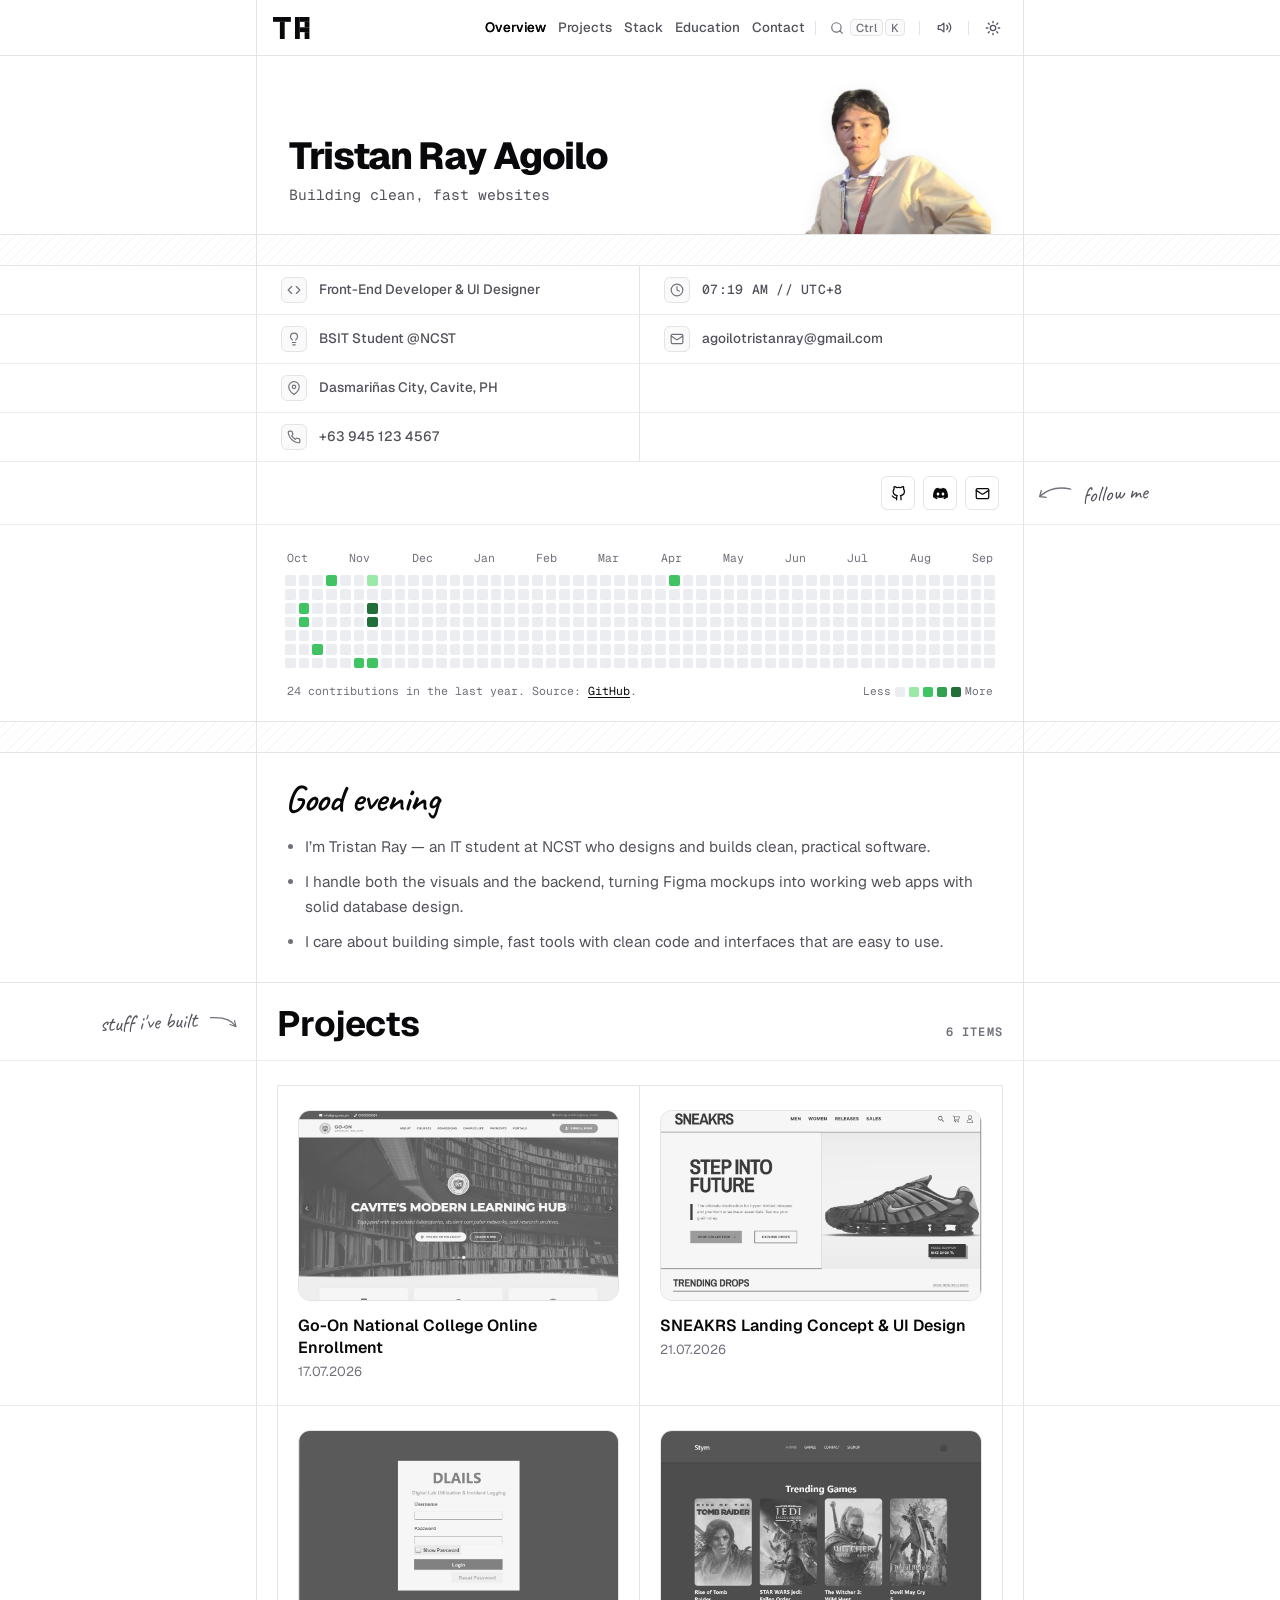
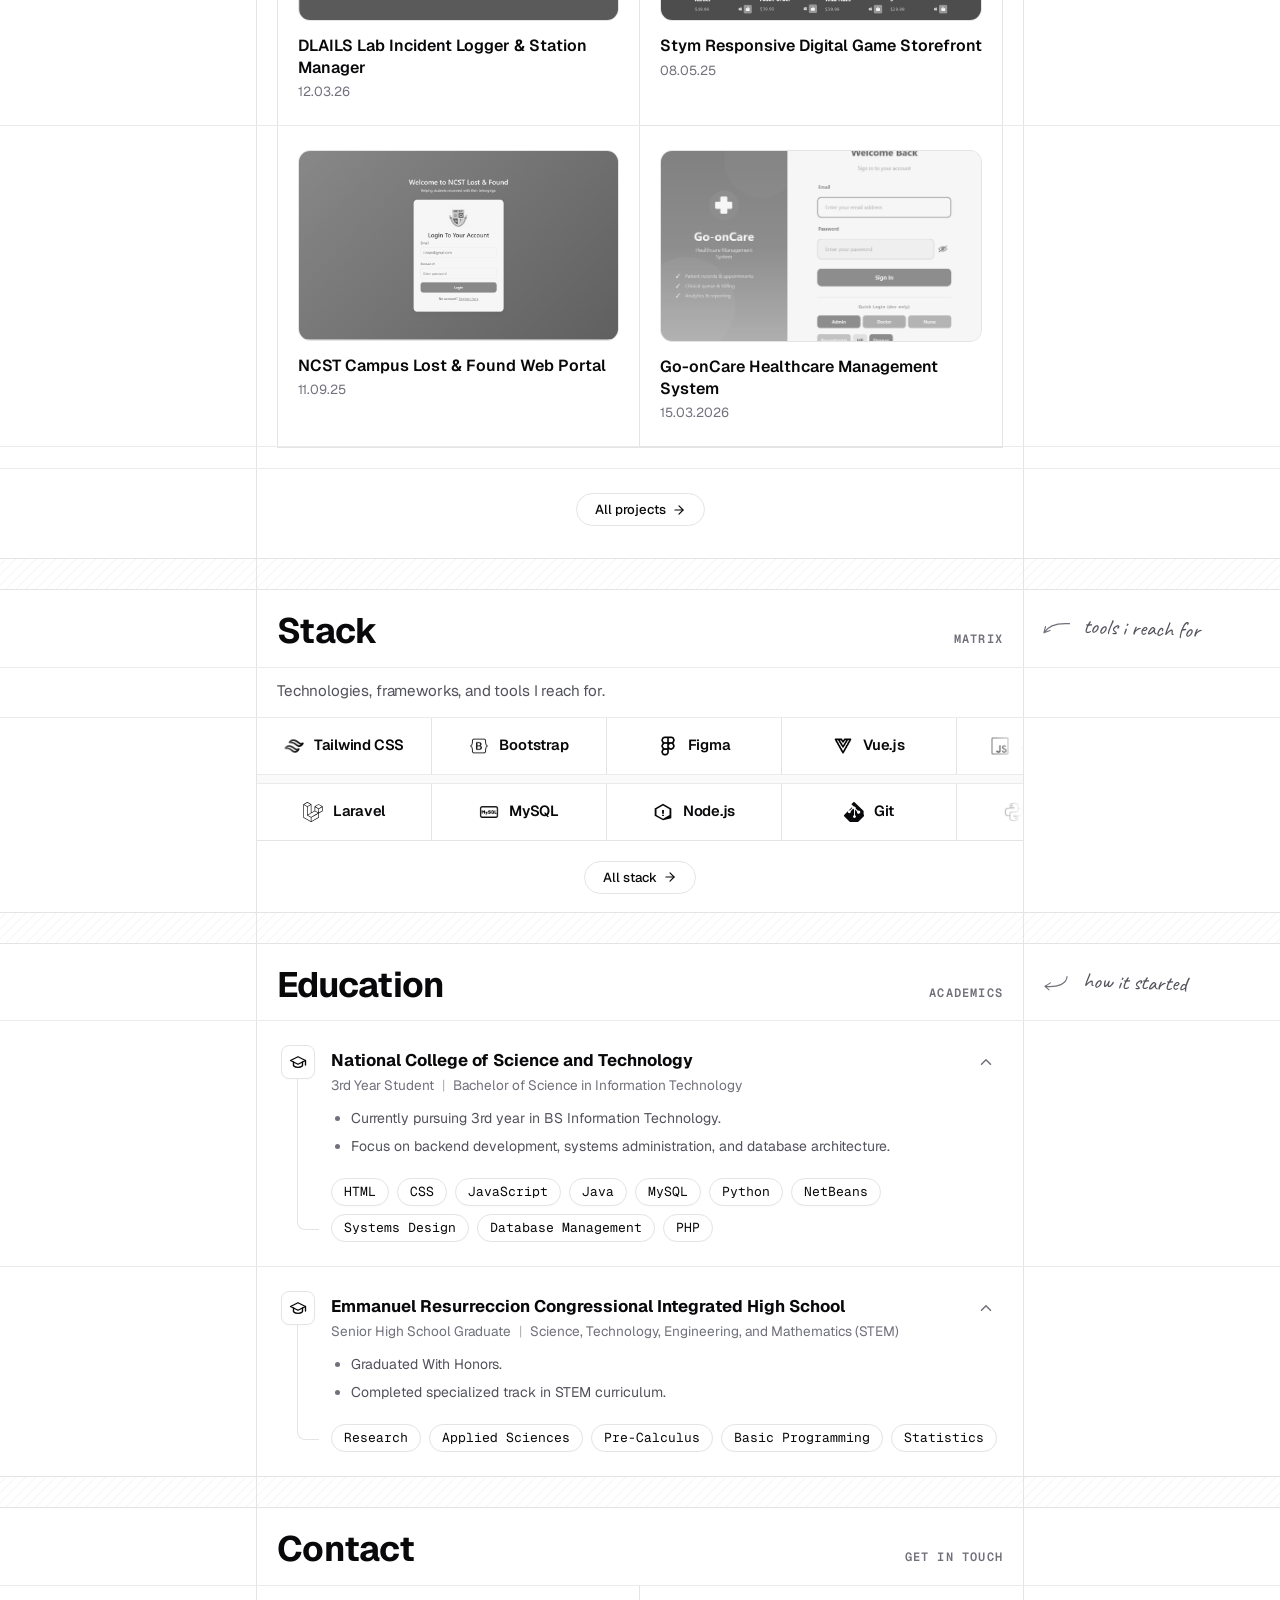
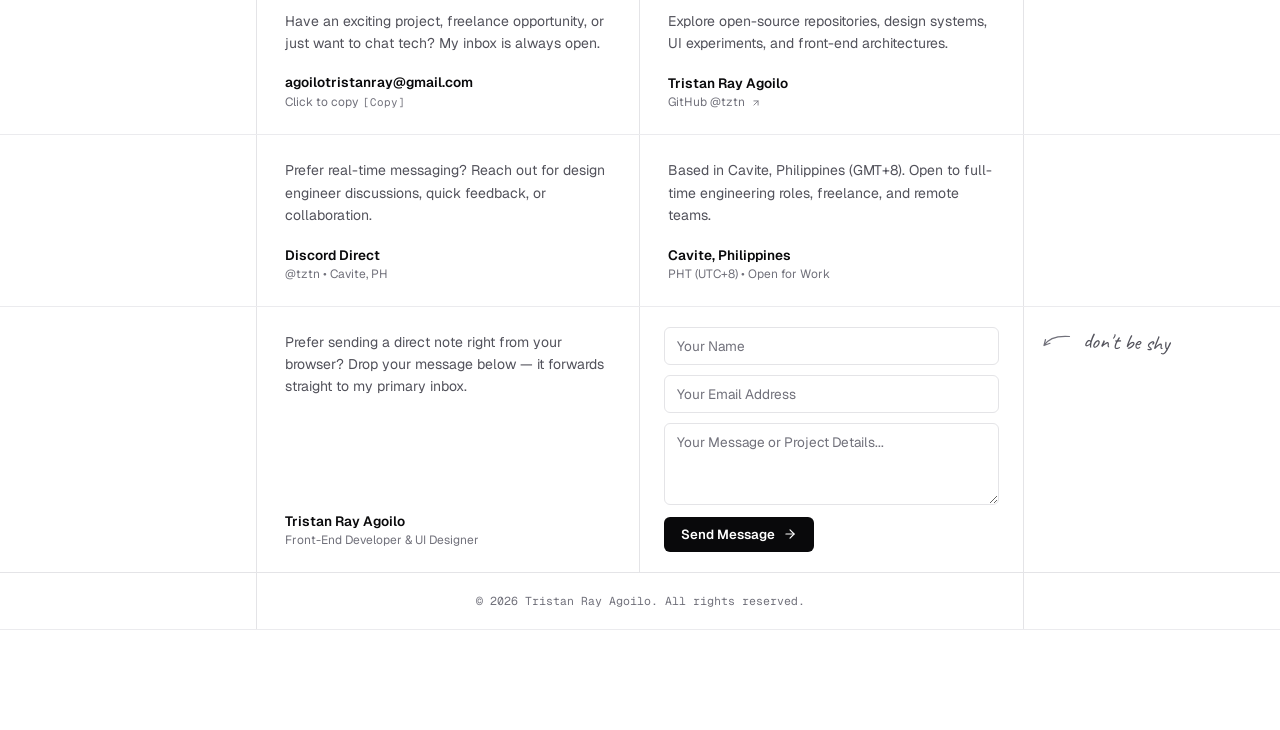
==== commit 1d5c9e0e: "update the projects date" ====
--- a/index.html
+++ b/index.html
@@ -413,7 +413,7 @@
                                 </div>
                                 <div class="project-content-body">
                                     <h3 class="project-card-title">Go-On National College Online Enrollment</h3>
-                                    <p class="project-card-meta">16.09.2025</p>
+                                    <p class="project-card-meta">17.07.2026</p>
                                 </div>
                             </article>
 
@@ -425,7 +425,7 @@
                                 </div>
                                 <div class="project-content-body">
                                     <h3 class="project-card-title">SNEAKRS Landing Concept &amp; UI Design</h3>
-                                    <p class="project-card-meta">21.06.2025</p>
+                                    <p class="project-card-meta">21.07.2026</p>
                                 </div>
                             </article>
 
@@ -436,7 +436,7 @@
                                 </div>
                                 <div class="project-content-body">
                                     <h3 class="project-card-title">DLAILS Lab Incident Logger &amp; Station Manager</h3>
-                                    <p class="project-card-meta">27.03.2025</p>
+                                    <p class="project-card-meta">12.03.26</p>
                                 </div>
                             </article>
 
@@ -447,7 +447,7 @@
                                 </div>
                                 <div class="project-content-body">
                                     <h3 class="project-card-title">Stym Responsive Digital Game Storefront</h3>
-                                    <p class="project-card-meta">04.01.2025</p>
+                                    <p class="project-card-meta">08.05.25</p>
                                 </div>
                             </article>
 
@@ -459,7 +459,7 @@
                                 </div>
                                 <div class="project-content-body">
                                     <h3 class="project-card-title">NCST Campus Lost &amp; Found Web Portal</h3>
-                                    <p class="project-card-meta">18.11.2024</p>
+                                    <p class="project-card-meta">11.09.25</p>
                                 </div>
                             </article>
 
